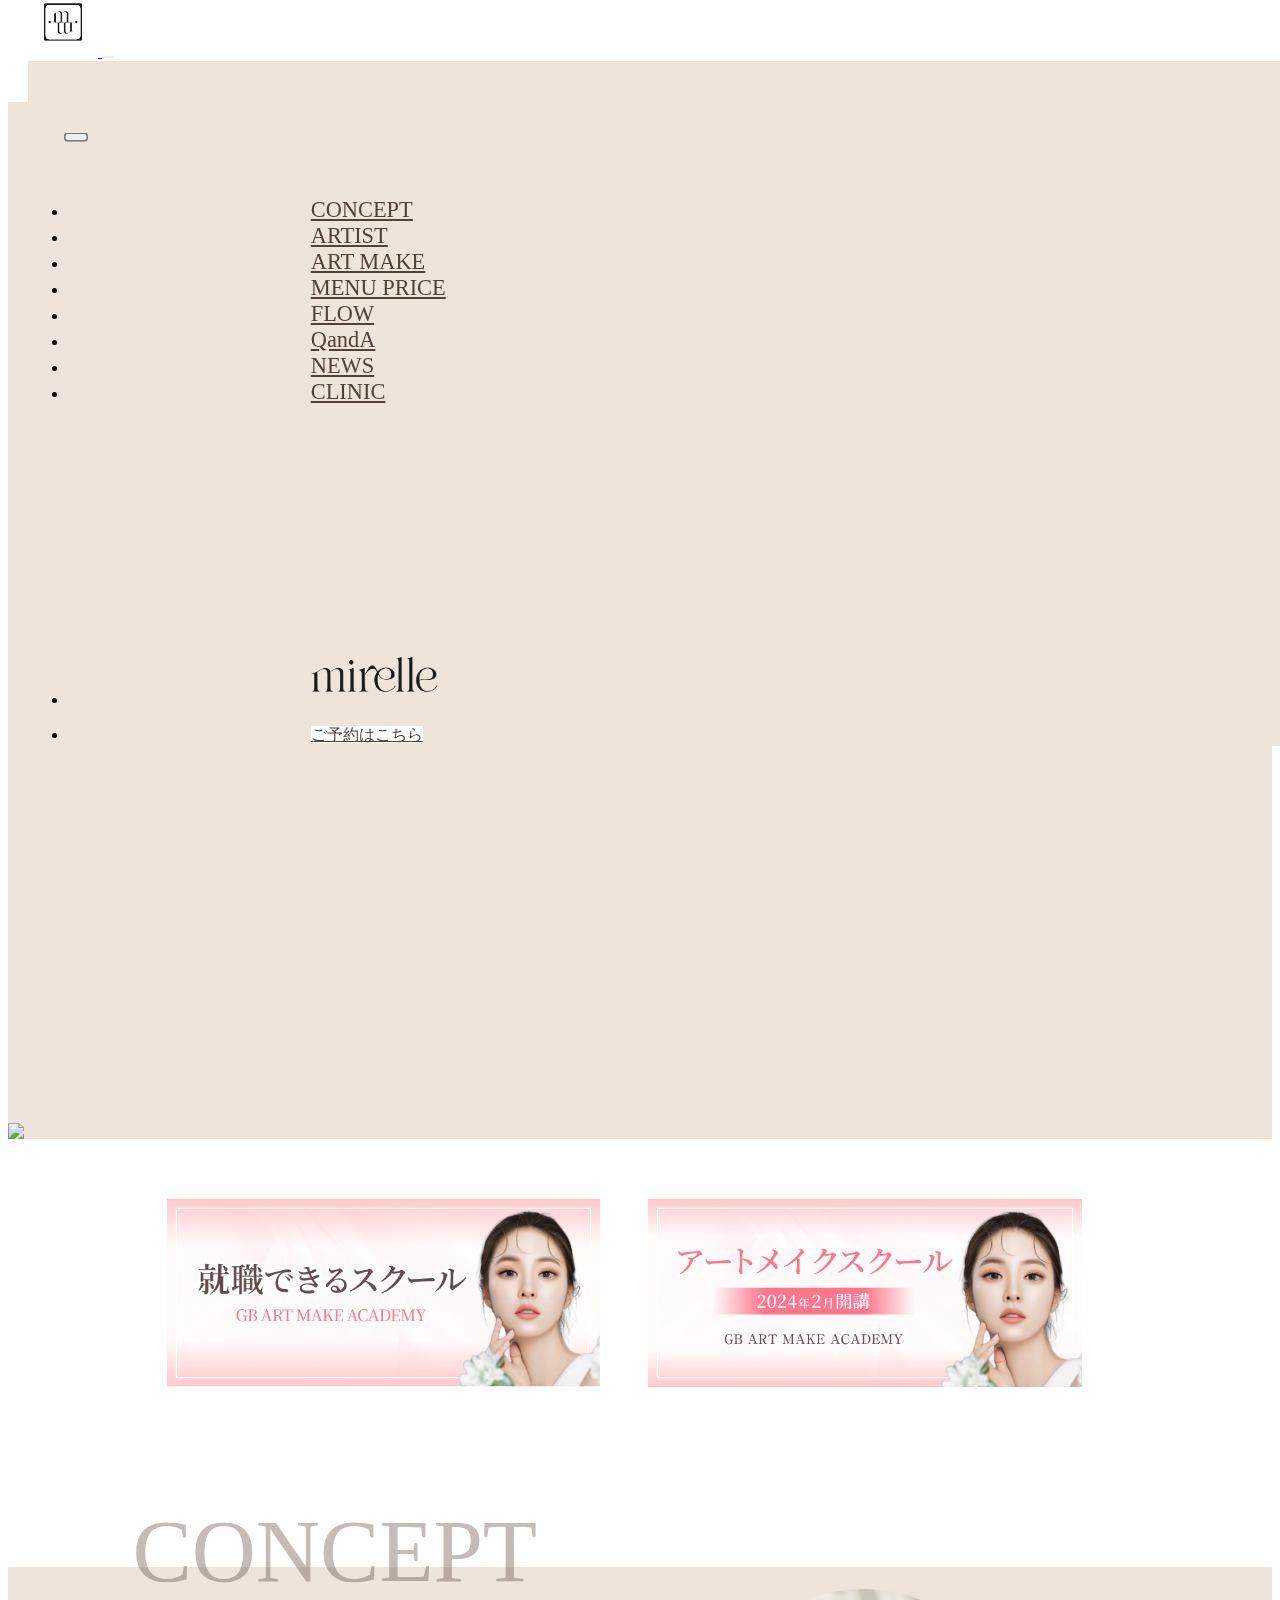
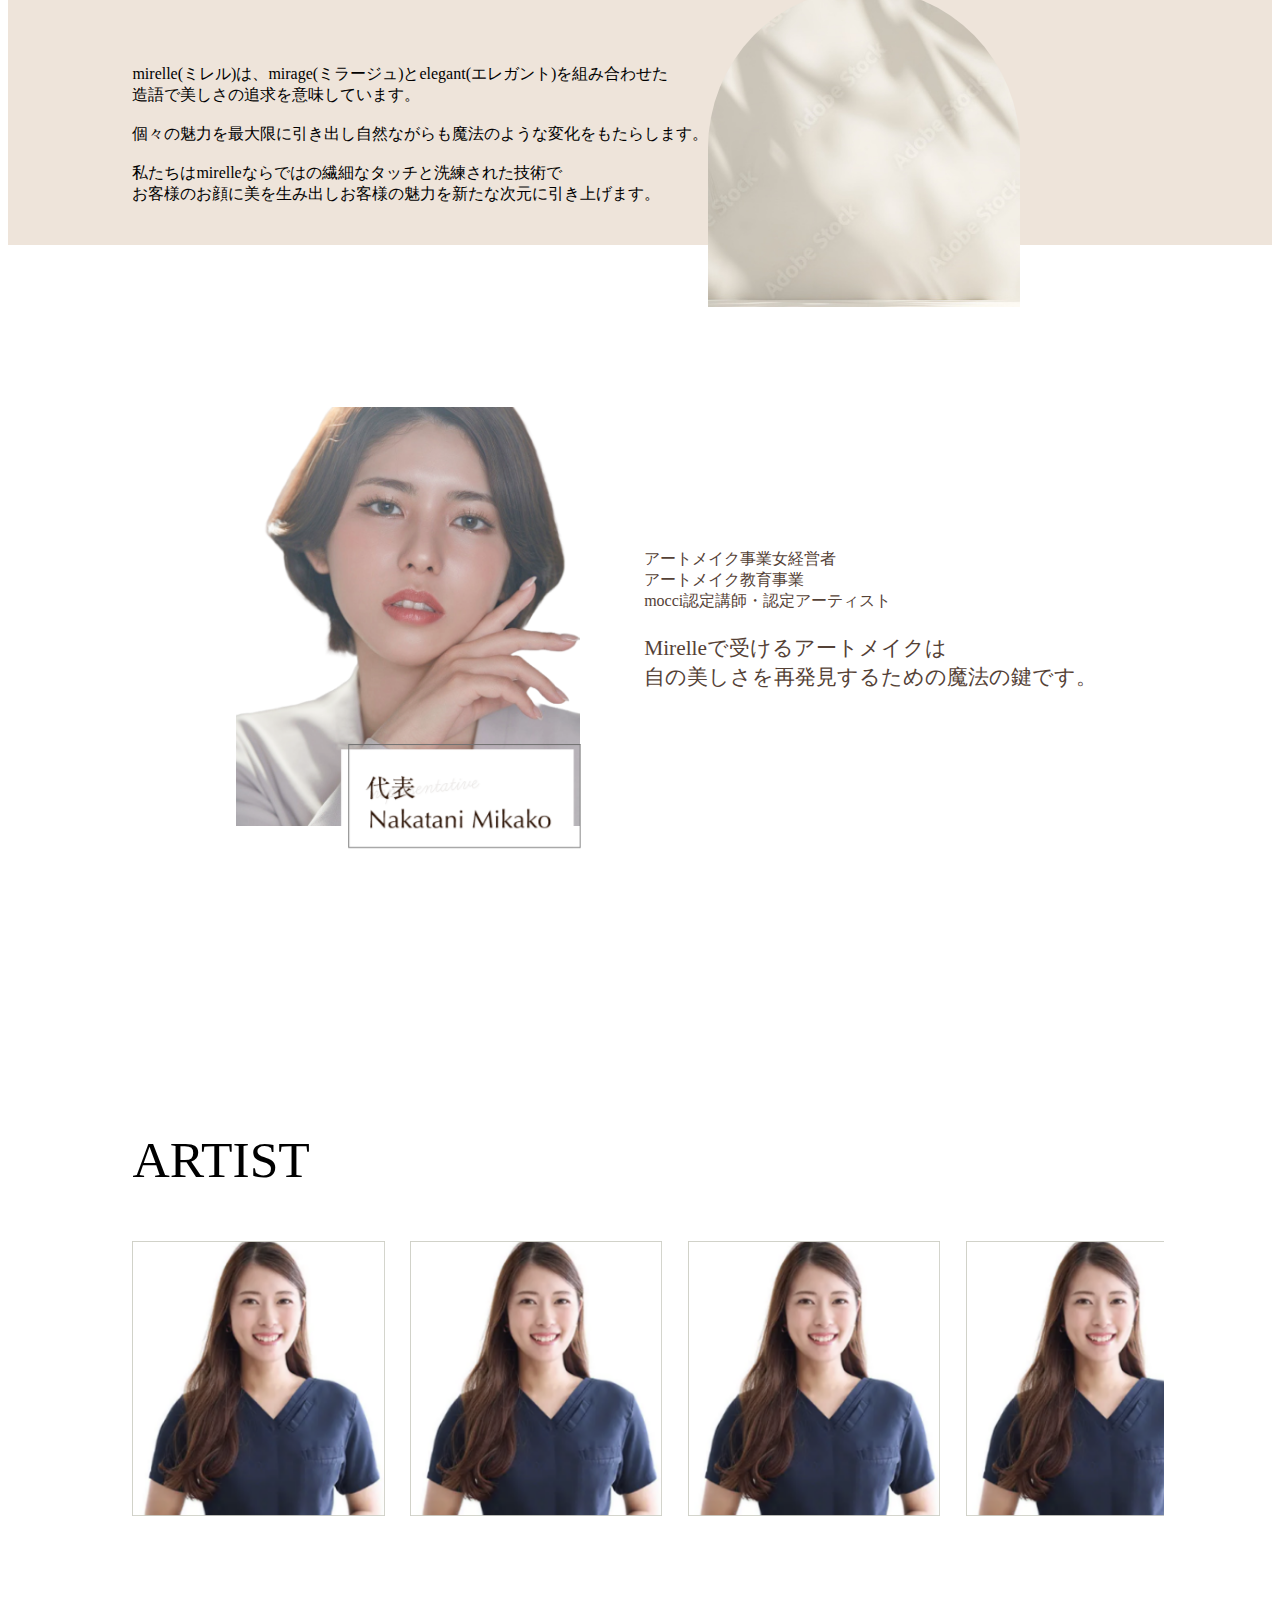
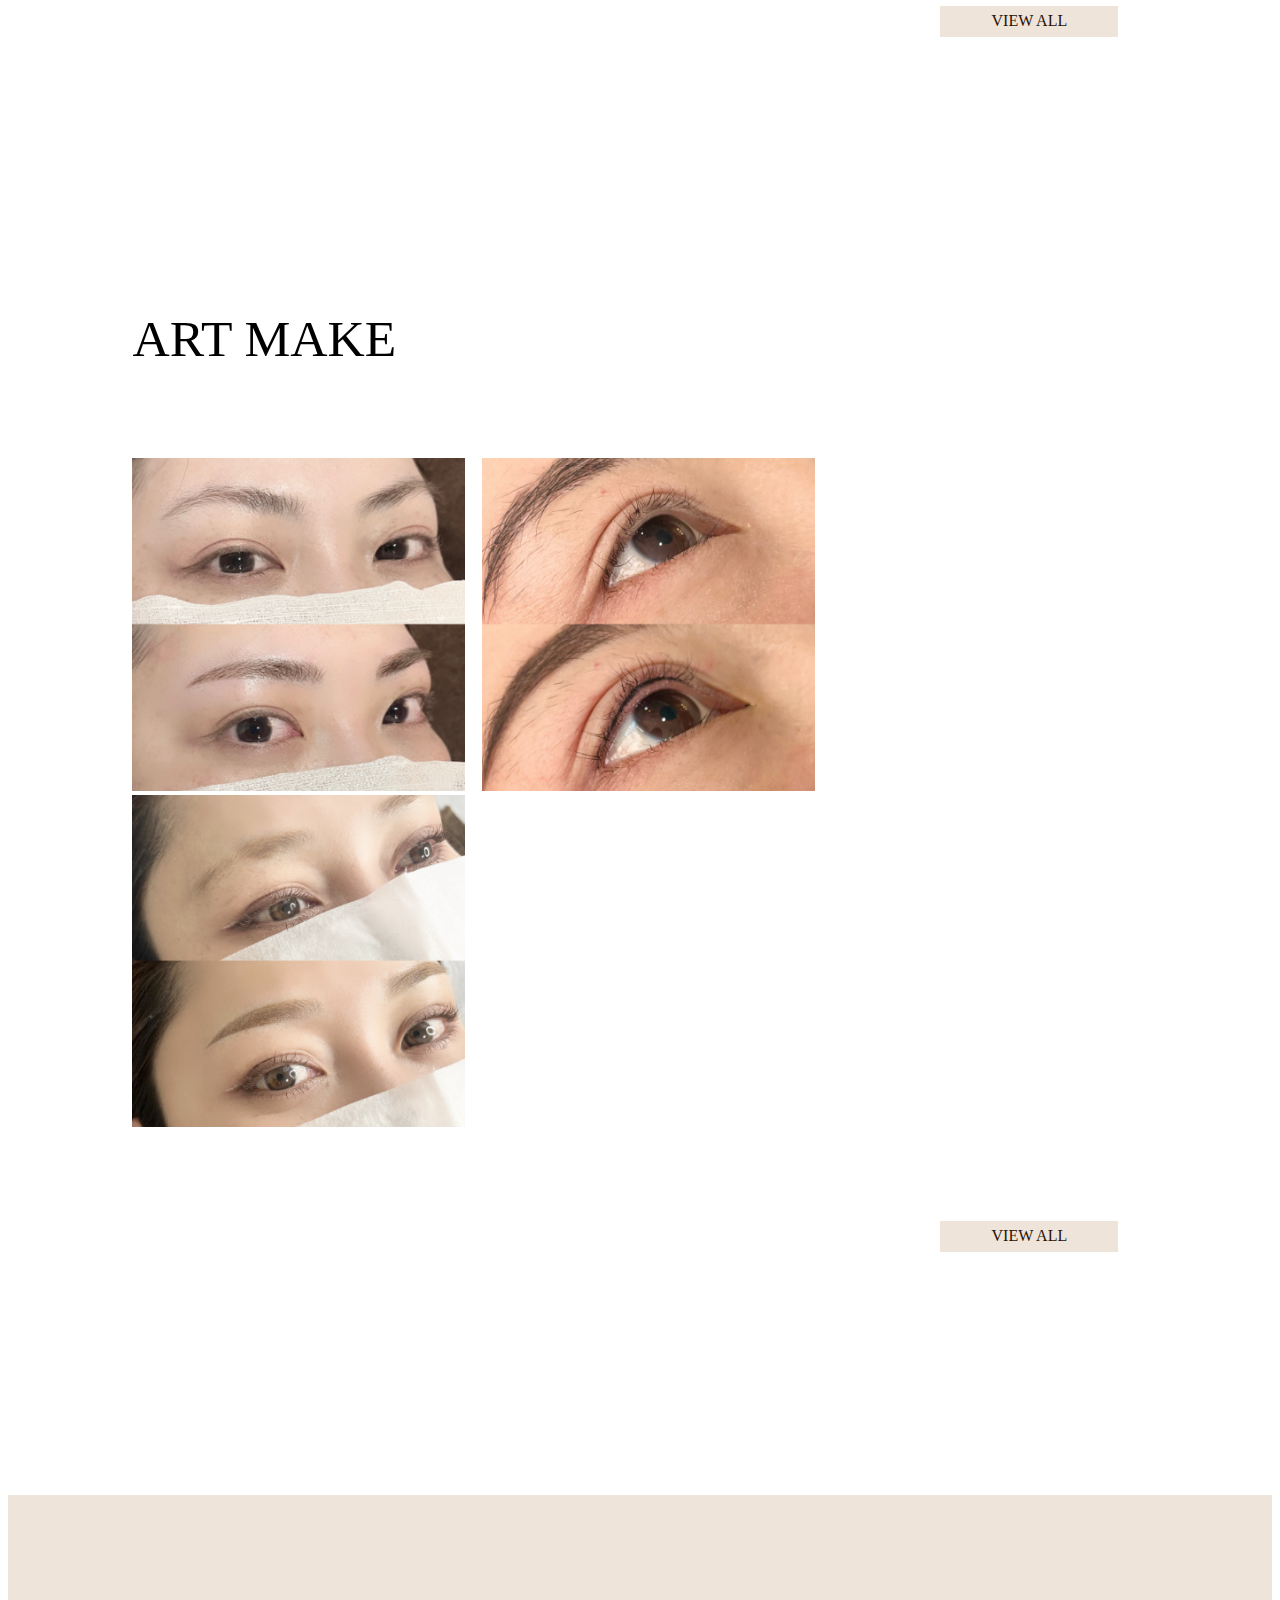
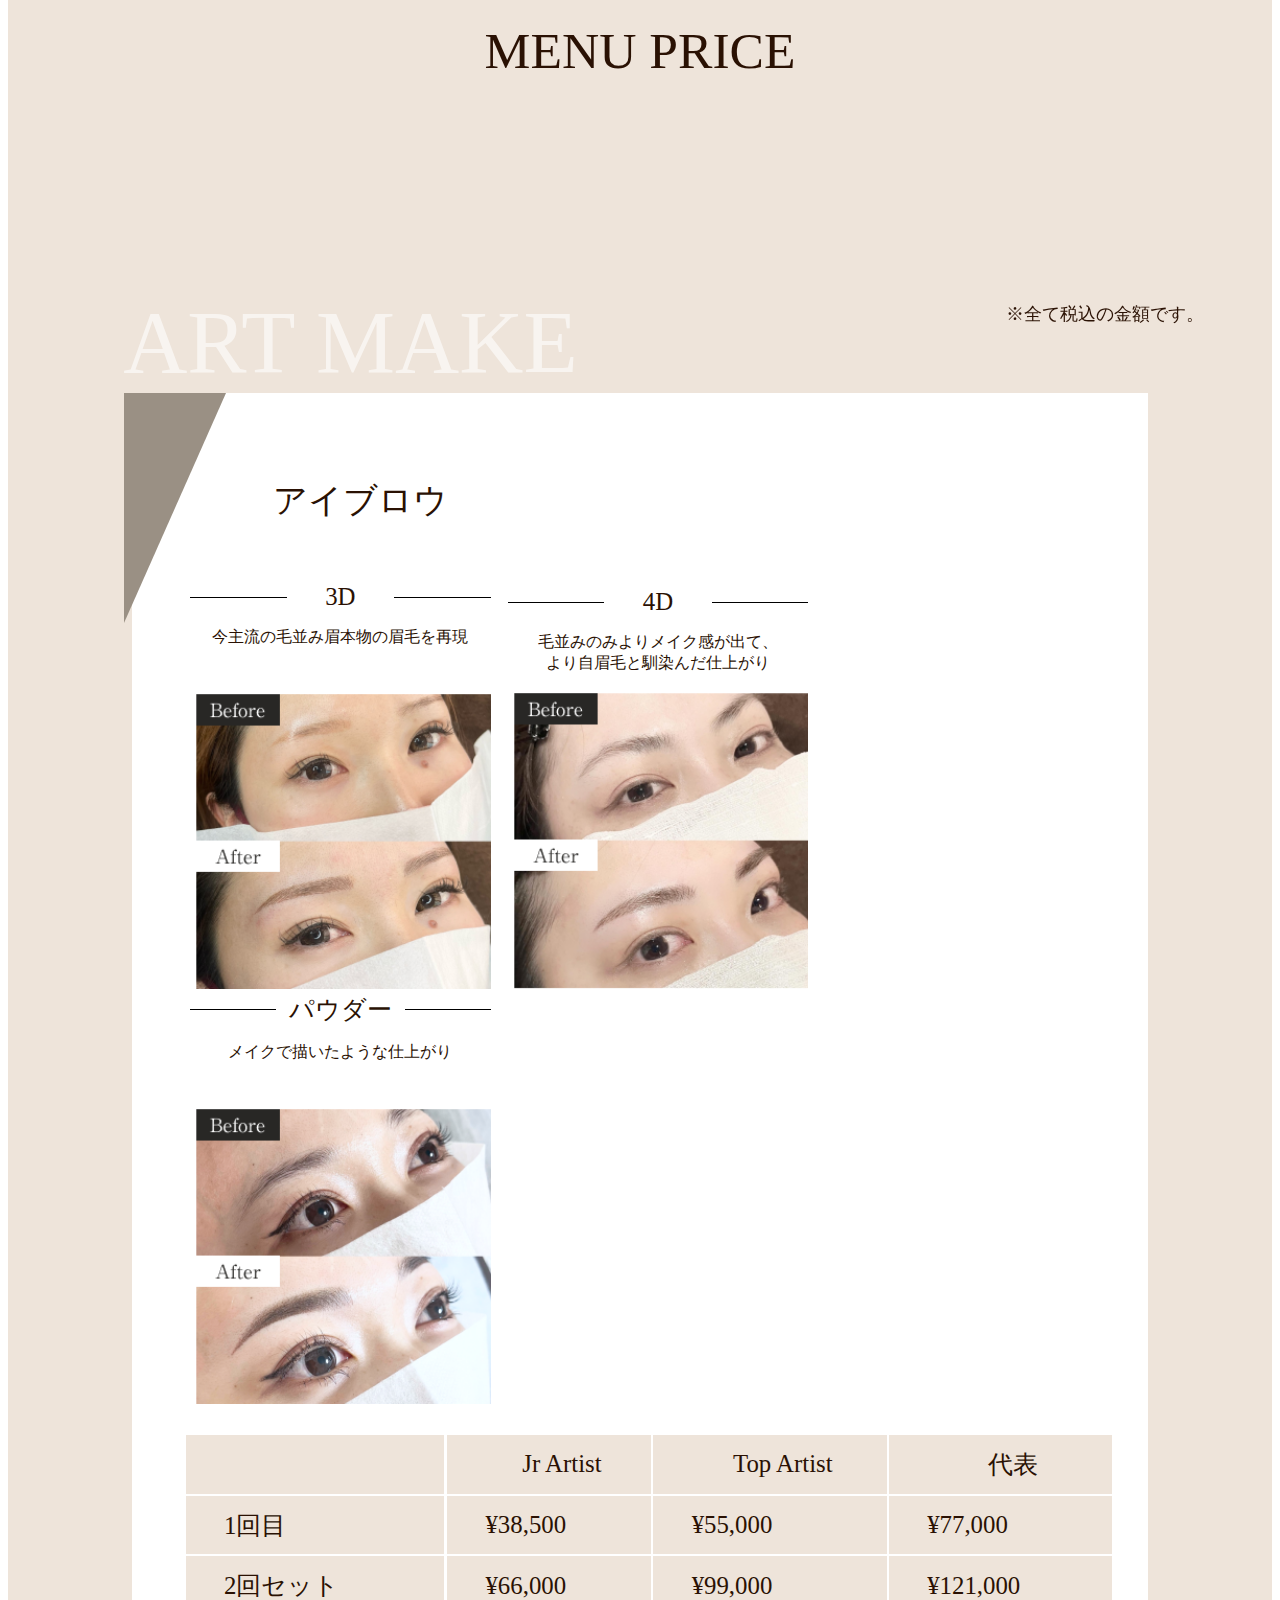
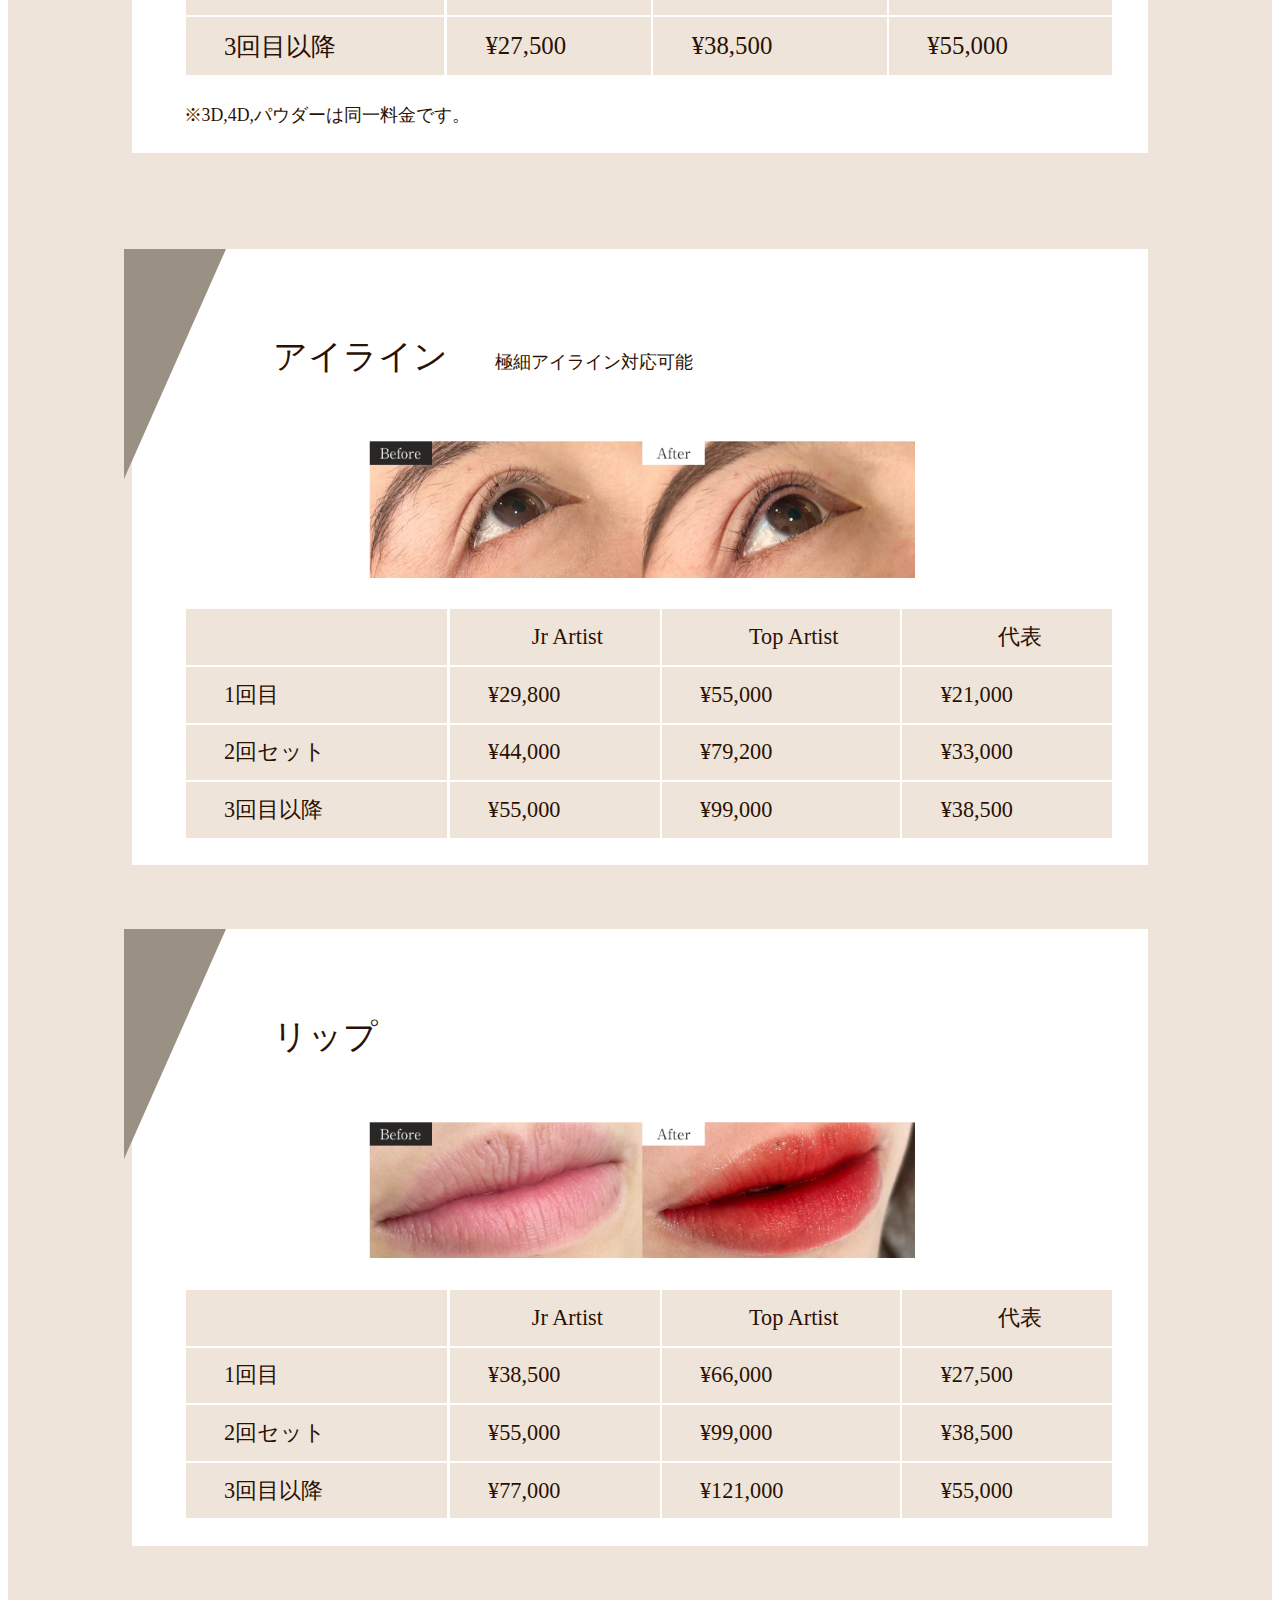
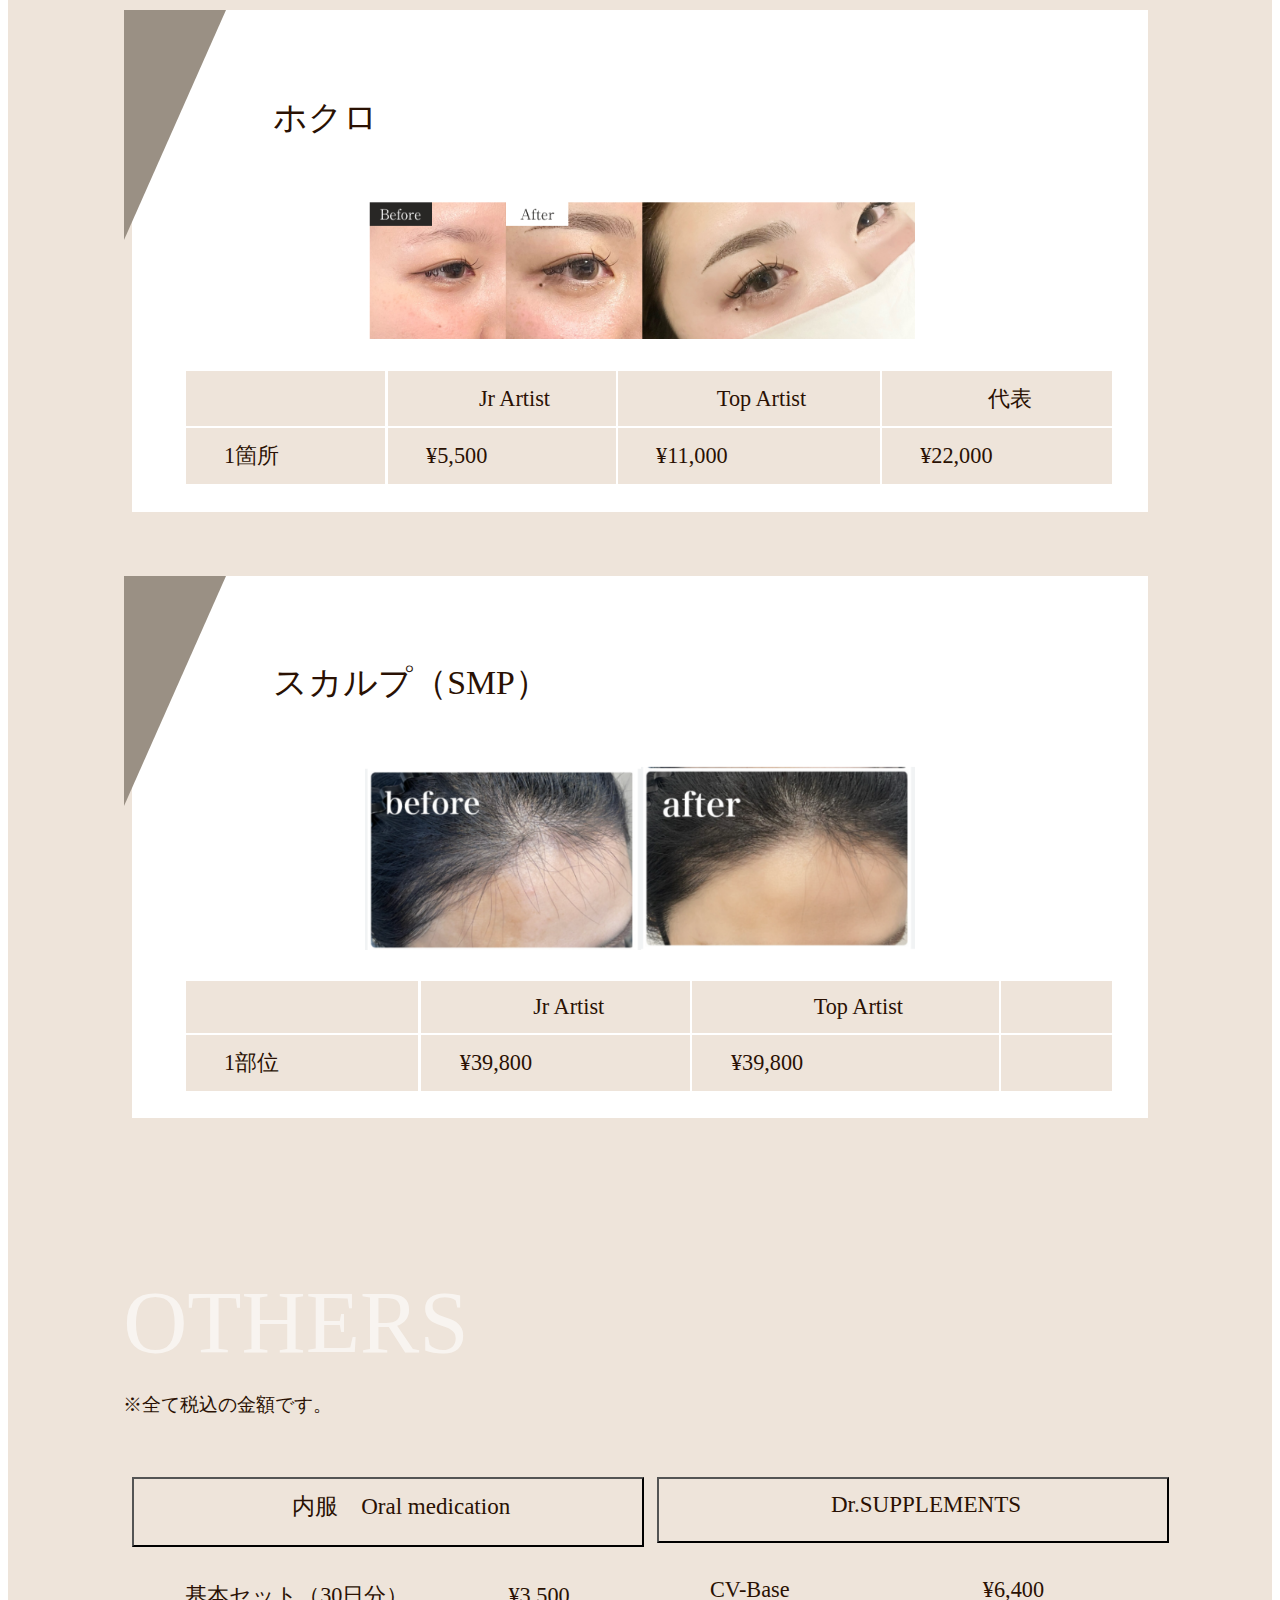
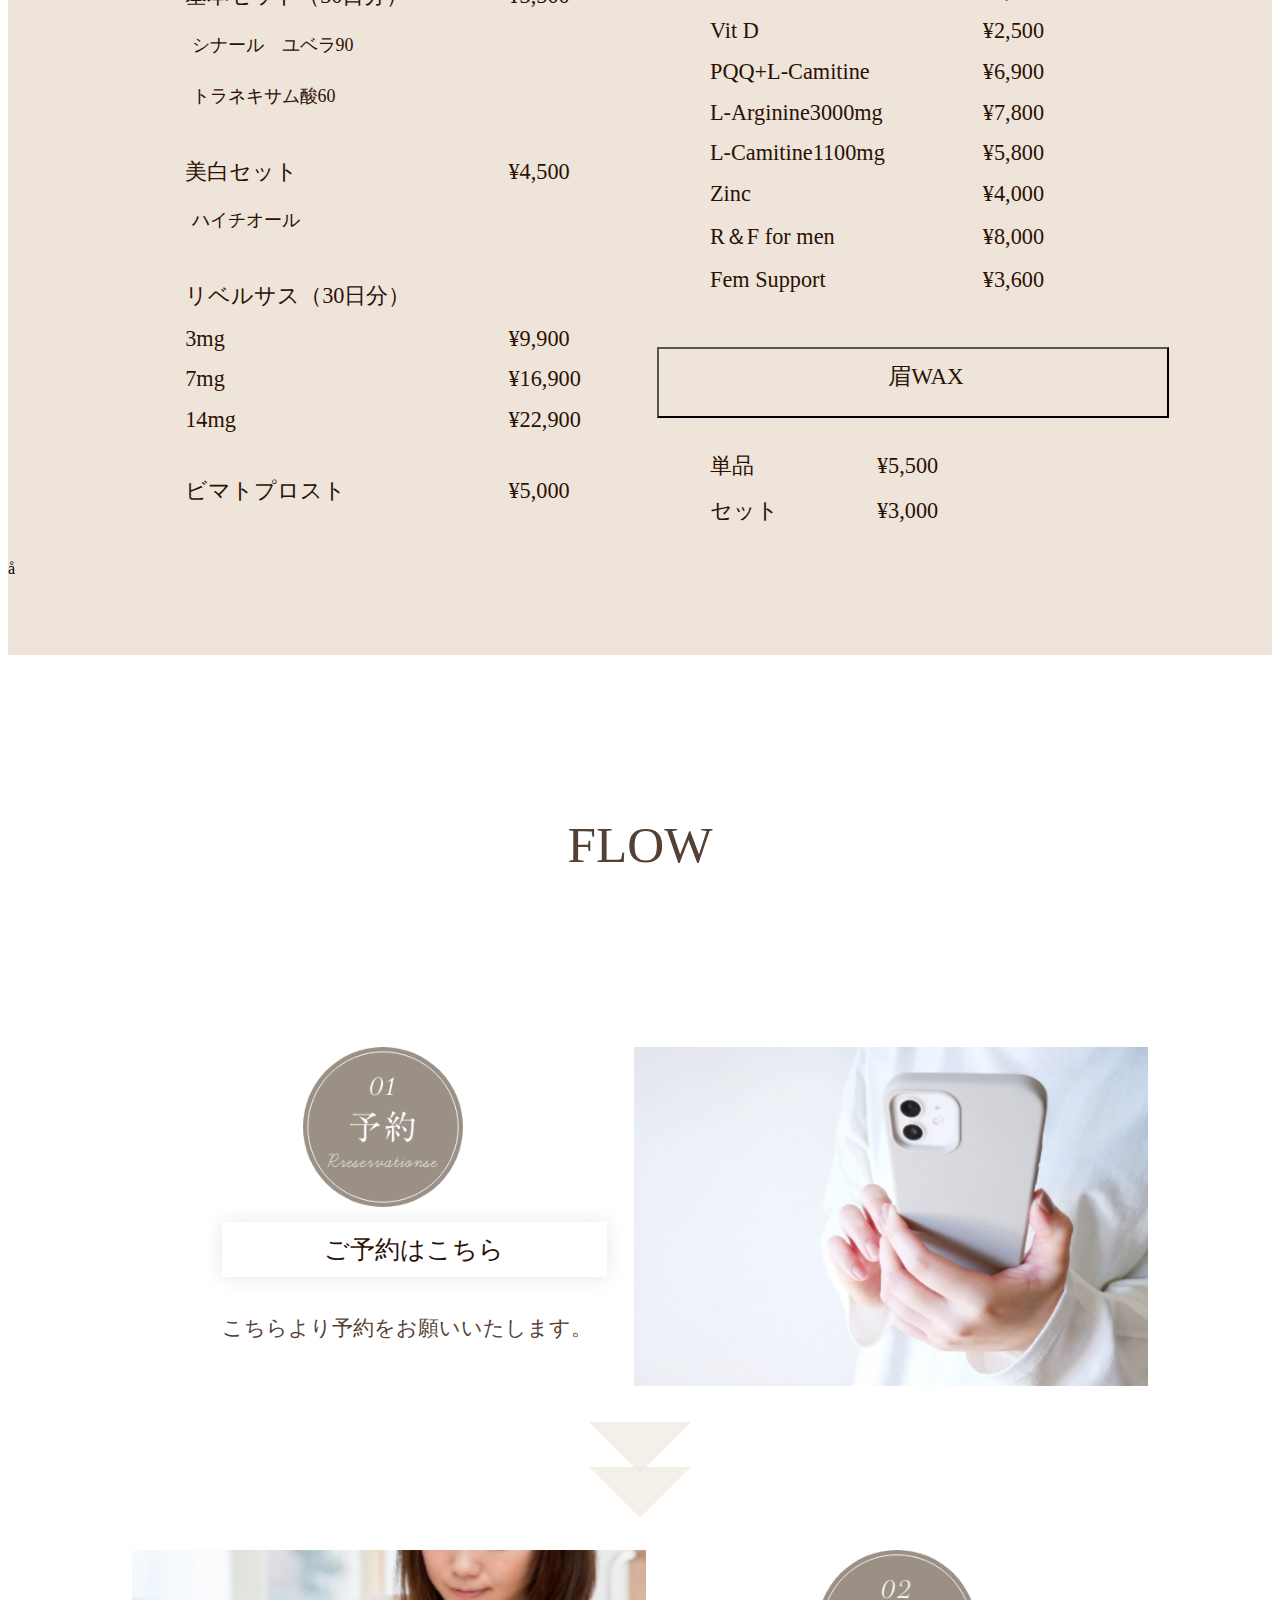
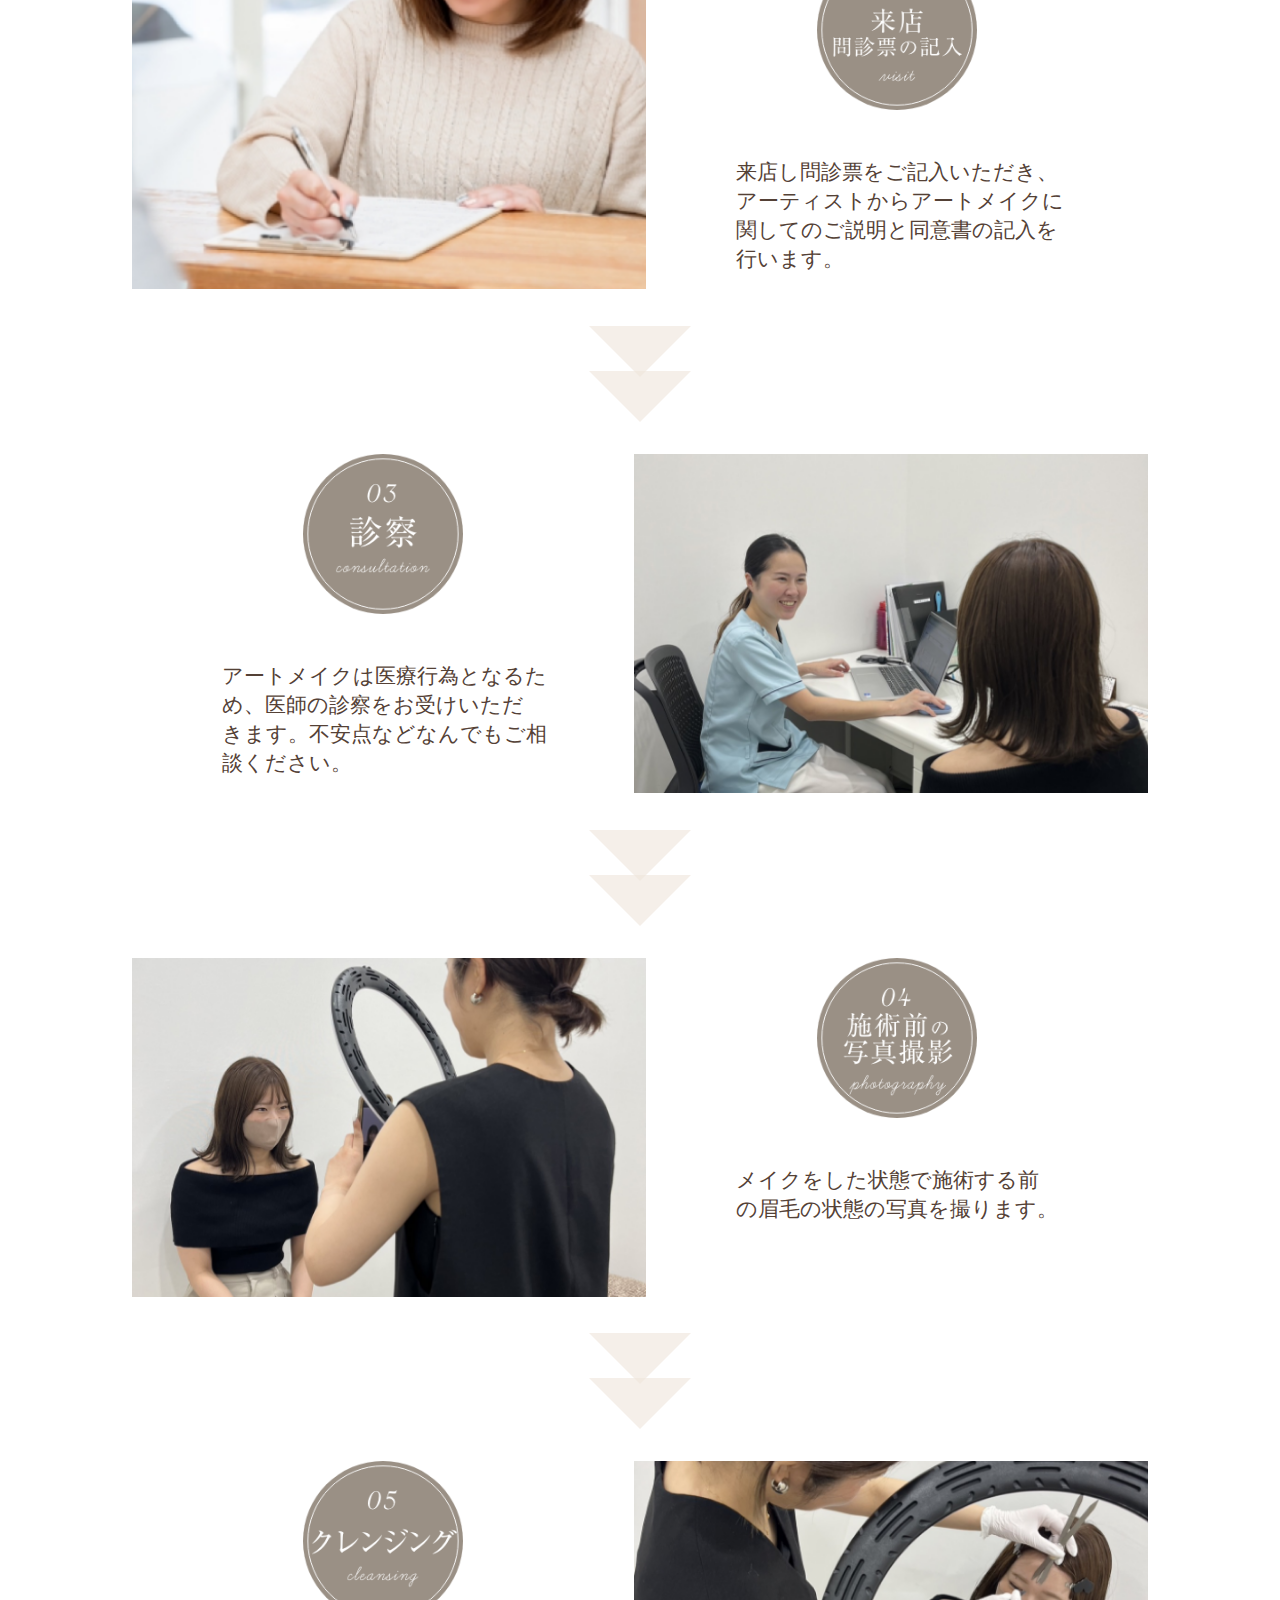
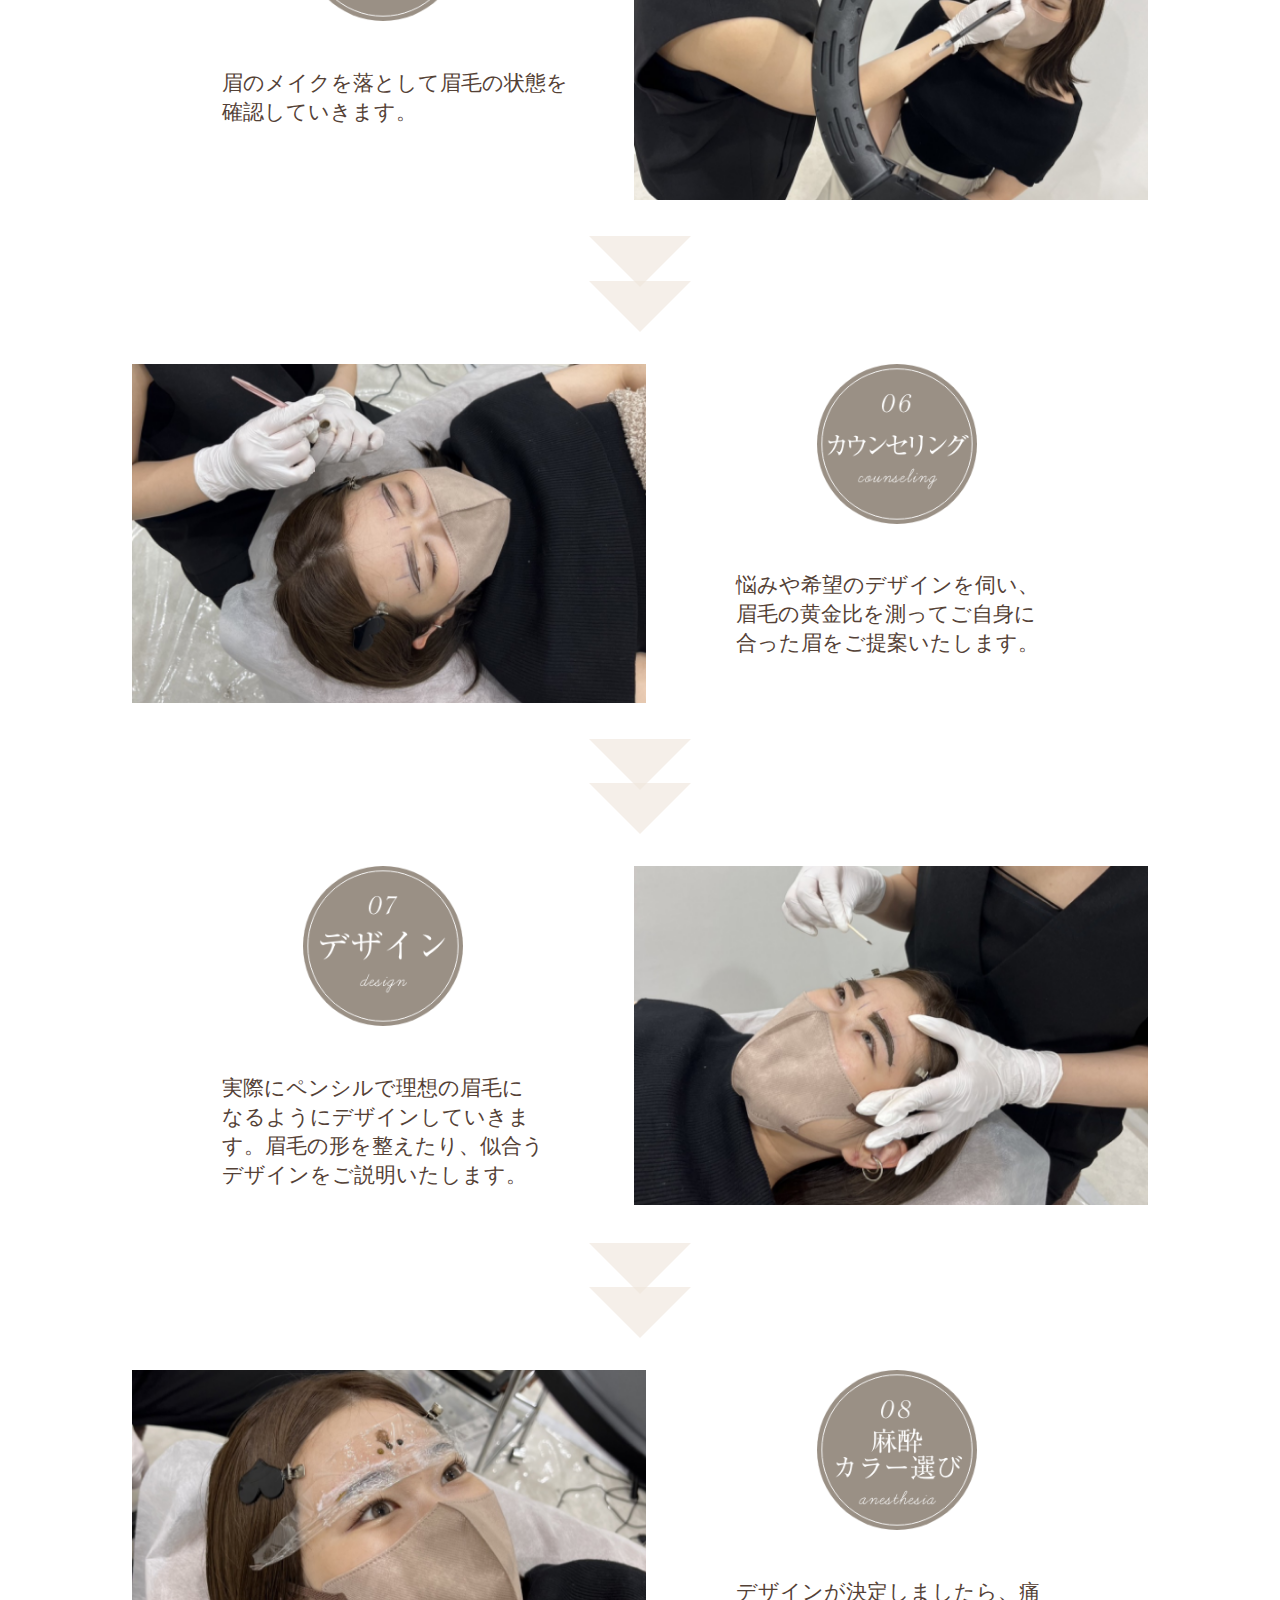
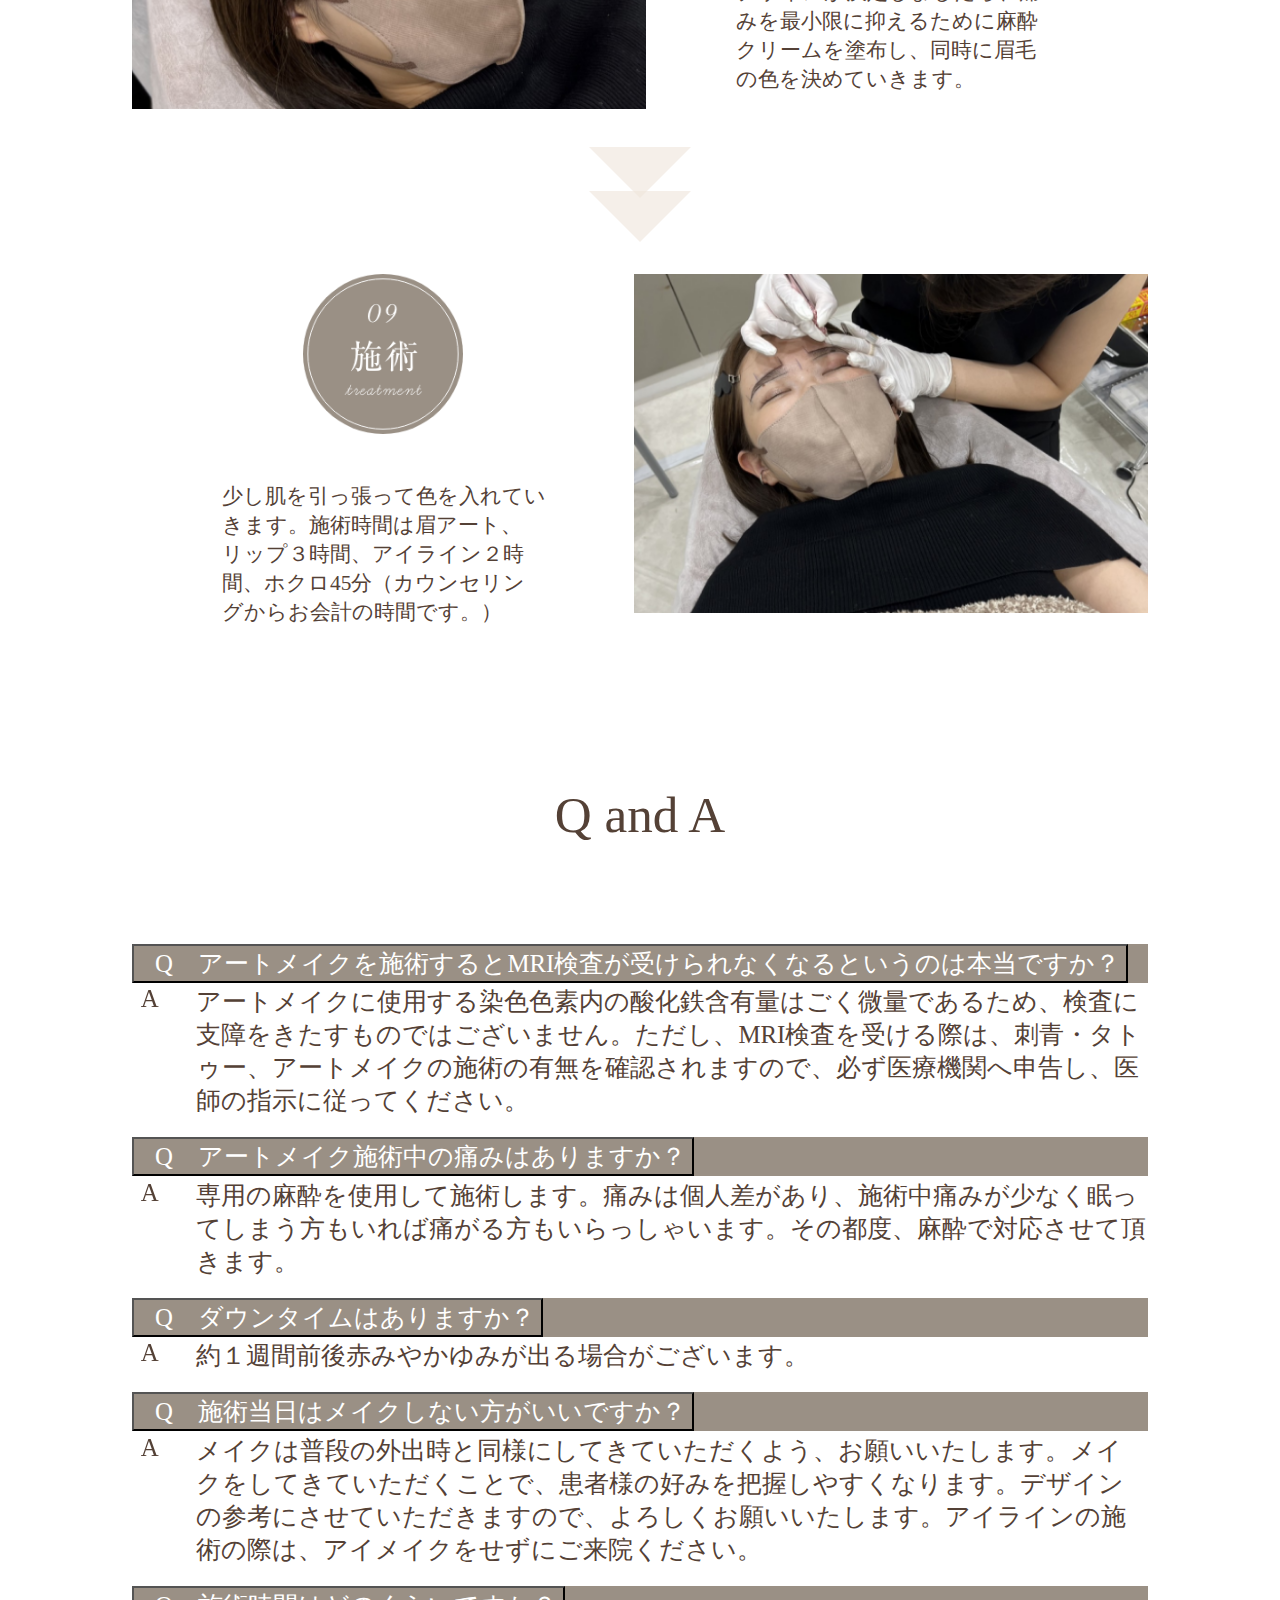
==== index.html @ 38eb0a34 "20241123_FV以外" ====
<!DOCTYPE html>
<html lang="ja">

<head>
    <meta charset="UTF-8">
    <meta name="viewport" content="width=device-width, initial-scale=1.0">
    <title>mirelle</title>
    <link rel="icon" href="./img/rogo2.png" type="image/x-icon">
    <link href="https://cdn.jsdelivr.net/npm/bootstrap@5.3.0/dist/css/bootstrap.min.css" rel="stylesheet"
        integrity="sha384-9ndCyUaIbzAi2FUVXJi0CjmCapSmO7SnpJef0486qhLnuZ2cdeRhO02iuK6FUUVM" crossorigin="anonymous">
    <script src="./js/jquery-3.7.1.min.js"></script>
    <script src="https://cdn.jsdelivr.net/npm/bootstrap@5.3.0/dist/js/bootstrap.bundle.min.js"
        integrity="sha384-geWF76RCwLtnZ8qwWowPQNguL3RmwHVBC9FhGdlKrxdiJJigb/j/68SIy3Te4Bkz"
        crossorigin="anonymous"></script>
    <link rel="stylesheet" href="./css/style.css">
    <script src="./js/script.js"></script>
</head>

<body>
    <header id="top">
        <nav class="navbar bg-body-tertiary fixed-top">
            <div class="container-fluid">
                <a class="navbar-brand" href="#">
                    <img src="./img/rogo2.png" alt="">
                </a>
                <!-- ハンバーガーメニューボタン -->
                <button class="navbar-toggler" type="button" data-bs-toggle="offcanvas"
                    data-bs-target="#offcanvasNavbar" aria-controls="offcanvasNavbar">
                    <span class="navbar-toggler-icon"></span>
                </button>
                <!-- ハンバーガーメニュー内部 -->
                <div class="offcanvas offcanvas-end" tabindex="-1" id="offcanvasNavbar"
                    aria-labelledby="offcanvasNavbarLabel">
                    <div class="offcanvas-header">
                        <h5 class="offcanvas-title" id="offcanvasNavbarLabel"></h5>
                        <button type="button" class="btn-close" data-bs-dismiss="offcanvas" aria-label="Close"></button>
                    </div>
                    <div class="offcanvas-body">
                        <ul class="navbar-nav justify-content-end flex-grow-1 pe-3">
                            <li class="nav-item">
                                <a class="nav-link active" aria-current="page"
                                    href="./index.html#CONCEPT">CONCEPT</a>
                            </li>
                            <li class="nav-item">
                                <a class="nav-link active" aria-current="page" href="./index.html#ARTIST">ARTIST</a>
                            </li>
                            <li class="nav-item">
                                <a class="nav-link active" aria-current="page" href="./index.html#ARTMAKE">ART MAKE</a>
                            </li>
                            <li class="nav-item">
                                <a class="nav-link active" aria-current="page" href="./index.html#MENUPRICE">MENU
                                    PRICE</a>
                            </li>
                            <li class="nav-item">
                                <a class="nav-link active" aria-current="page" href="./index.html#FLOW">FLOW</a>
                            </li>
                            <li class="nav-item">
                                <a class="nav-link active" aria-current="page" href="./index.html#QandA">QandA</a>
                            </li>
                            <li class="nav-item">
                                <a class="nav-link active" aria-current="page" href="./index.html#NEWS">NEWS</a>
                            </li>
                            <li class="nav-item">
                                <a class="nav-link active" aria-current="page" href="./index.html#CLINIC">CLINIC</a>
                            </li>
                        </ul>
                        <ul class="navbar-nav justify-content-end flex-grow-1 pe-3 title-yoyaku">
                            <li class="nav-item">
                                <div class="header_nav_title">
                                    <p class="h1"><img src="./img/rogo3.png" alt="" srcset=""></p>
                                </div>
                            </li>
                            <li class="nav-item">
                                <a class="nav-link active YoyakuButon" aria-current="page"
                                    href="https://www.google.com/">ご予約はこちら</a>
                            </li>
                        </ul>
                    </div>
                </div>
            </div>
        </nav>
    </header>
    <main>
        <!-- ご予約 -->
        <div class="block-1">
            <div class="row align-items-star block-1-1">
                <div class="col title-messege">
                    <p class="title"><img src="./img/rogo3.png" alt="" srcset=""></p>
                    <p class="concept">本来の美しさを引き出す<br><span>医療アートメイク</span></p>
                    <p class="button"><a href="https://www.google.com/">ご予約はこちら</a></p>
                </div>
                <div class="col block-1-2">
                    <img class="img" src="./img/img_fv.png">
                </div>
            </div>
        </div>
        <!-- スライド画像 -->
        <div class="block-2">
            <div class="block-2-block">
                <div class="block-2-block-img">
                    <img src="./img/banner2.png" alt="" srcset="">
                </div>
                <div class="block-2-block-img">
                    <img src="./img/banner1.png" alt="" srcset="">
                </div>
                <div class="block-2-block-img">
                    <img src="./img/banner2.png" alt="" srcset="">
                </div>
                <div class="block-2-block-img">
                    <img src="./img/banner1.png" alt="" srcset="">
                </div>
            </div>
        </div>
        <!-- コンセプト -->
        <div class="block-3" id="CONCEPT">
            <p class="h1 block-3-title">CONCEPT</p>
            <div class="block-3-blok">
                <p class="block-3-blok-bun">
                    mirelle(ミレル)は、mirage(ミラージュ)とelegant(エレガント)を組み合わせた<br>
                    造語で美しさの追求を意味しています。<br><br>
                    個々の魅力を最大限に引き出し自然ながらも魔法のような変化をもたらします。<br><br>
                    私たちはmirelleならではの繊細なタッチと洗練された技術で<br>
                    お客様のお顔に美を生み出しお客様の魅力を新たな次元に引き上げます。
                </p>
            </div>
            <div class="block-3-img">
                <img src="./img/img_concept_sample.jpeg" alt="" class="block-3-img-concept">
            </div>
        </div>
        <!-- 代表 -->
        <div class="block-4">
            <div class="block-4-block">
                <div class="block-4-block-img">
                    <img src="./img/img_nakatanimikako.png" alt="">
                </div>
                <div class="block-4-block-setumei">
                    <p class="block-4-block-setumei-sikaku">
                        アートメイク事業女経営者<br>
                        アートメイク教育事業<br>
                        mocci認定講師・認定アーティスト
                    </p>
                    <p class="block-4-block-setumei-msg">
                        Mirelleで受けるアートメイクは<br>
                        自の美しさを再発見するための魔法の鍵です。
                    </p>
                </div>
            </div>
            <div class="block-4-block-daihyo">
                <img src="./img/img_name.png" alt="" srcset="">
            </div>
        </div>
        <!-- アーティスト -->
        <div class="block-5" id="ARTIST">
            <p class="block-5-title h2">ARTIST</p>
            <div class="block-5-imgs">
                <img src="./img/img_1.png" class="block-5-imgs-img" alt="">
                <img src="./img/img_1.png" class="block-5-imgs-img" alt="">
                <img src="./img/img_1.png" class="block-5-imgs-img" alt="">
                <img src="./img/img_1.png" class="block-5-imgs-img" alt="">
                <img src="./img/img_1.png" class="block-5-imgs-img" alt="">
            </div>
            <p class="block-5-btn">
                <a href="">VIEW ALL</a>
            </p>
        </div>

        <!-- アートメイク -->
        <div class="block-6" id="ARTMAKE">
            <p class="block-6-title h2">ART MAKE</p>
            <div class="block-6-imgs">
                <img src="./img/artmake_1.png" class="block-6-imgs-img1" alt="">
                <img src="./img/artmake_2.png" class="block-6-imgs-img2" alt="">
                <img src="./img/artmake_3.png" class="block-6-imgs-img3" alt="">
            </div>
            <p class="block-6-btn">
                <a href="">VIEW ALL</a>
            </p>
        </div>
        <!-- メニュー -->
        <div class="block-7" id="MENUPRICE">
            <p class="block-7-title h2">MENU PRICE</p>
            <div class="block-7-subtitle">
                <p class="block-7-subtitle-arttitle h2">ART MAKE</p>
                <p class="block-7-subtitle-zeikomi">※全て税込の金額です。</p>
            </div>
            <div class="block-7-block1">
                <div class="block-7-block1-triangle"></div>
                <p class="block-7-block1-title h2">アイブロウ</p>
                <div class="block-7-block1-ibrou">
                    <div class="block-7-block1-ibrou-title h3">
                        <div class="block-7-block1-ibrou-title-line"></div>
                        <span class="block-7-block1-ibrou-title-text-1">3D</span>
                        <div class="block-7-block1-ibrou-title-line"></div>
                    </div>
                    <p class="block-7-block1-ibrou-setumei block-7-block1-ibrou-setumei1">
                        今主流の毛並み眉本物の眉毛を再現
                    </p>
                    <div class="block-7-block1-ibrou-img">
                        <img src="./img/img_3d.png" alt="">
                    </div>
                </div>
                <div class="block-7-block1-ibrou">
                    <div class="block-7-block1-ibrou-title h3">
                        <div class="block-7-block1-ibrou-title-line"></div>
                        <span class="block-7-block1-ibrou-title-text-1">4D</span>
                        <div class="block-7-block1-ibrou-title-line"></div>
                    </div>
                    <p class="block-7-block1-ibrou-setumei block-7-block1-ibrou-setumei2">
                        毛並みのみよりメイク感が出て、<br>
                        より自眉毛と馴染んだ仕上がり
                    </p>
                    <div class="block-7-block1-ibrou-img">
                        <img src="./img/img_4d.png" alt="">
                    </div>
                </div>
                <div class="block-7-block1-ibrou">
                    <div class="block-7-block1-ibrou-title h3">
                        <div class="block-7-block1-ibrou-title-line"></div>
                        <span class="block-7-block1-ibrou-title-text-2">パウダー</span>
                        <div class="block-7-block1-ibrou-title-line"></div>
                    </div>
                    <p class="block-7-block1-ibrou-setumei block-7-block1-ibrou-setumei3">
                        メイクで描いたような仕上がり
                    </p>
                    <div class="block-7-block1-ibrou-img">
                        <img src="./img/img_p.png" alt="">
                    </div>
                </div>
                <div class="block-7-block1-money">
                    <table class="block-7-block1-money-table">
                        <thead>
                            <tr class="block-7-block1-money-table-tr">
                                <th class="block-7-block1-money-table-tr-rowname"></th>
                                <th class="block-7-block1-money-table-tr-colname">Jr Artist</th>
                                <th class="block-7-block1-money-table-tr-colname">Top Artist</th>
                                <th class="block-7-block1-money-table-tr-colname">代表</th>
                            </tr>
                        </thead>
                        <tbody>
                            <tr class="block-7-block1-money-table-tr">
                                <td class="block-7-block1-money-table-tr-rowname">1回目</td>
                                <td class="block-7-block1-money-table-tr-cash">¥38,500</td>
                                <td class="block-7-block1-money-table-tr-cash">¥55,000</td>
                                <td class="block-7-block1-money-table-tr-cash">¥77,000</td>
                            </tr>
                            <tr class="block-7-block1-money-table-tr">
                                <td class="block-7-block1-money-table-tr-rowname">2回セット</td>
                                <td class="block-7-block1-money-table-tr-cash">¥66,000</td>
                                <td class="block-7-block1-money-table-tr-cash">¥99,000</td>
                                <td class="block-7-block1-money-table-tr-cash">¥121,000</td>
                            </tr>
                            <tr class="block-7-block1-money-table-tr">
                                <td class="block-7-block1-money-table-tr-rowname">3回目以降</td>
                                <td class="block-7-block1-money-table-tr-cash">¥27,500</td>
                                <td class="block-7-block1-money-table-tr-cash">¥38,500</td>
                                <td class="block-7-block1-money-table-tr-cash">¥55,000</td>
                            </tr>
                        </tbody>
                    </table>
                </div>
                <div class="block-7-block1-chui">
                    ※3D,4D,パウダーは同一料金です。
                </div>
            </div>
            <div class="block-7-block">
                <div class="block-7-block-triangle"></div>
                <p class="block-7-block-title h2">
                    アイライン
                    <span class="block-7-block-title-sub">極細アイライン対応可能</span>
                </p>
                <div class="block-7-block-img">
                    <img src="./img/img_i.png" alt="">
                </div>
                <div class="block-7-block-money">
                    <table class="block-7-block-money-table">
                        <thead>
                            <tr class="block-7-block-money-table-tr">
                                <th class="block-7-block-money-table-tr-rowname"></th>
                                <th class="block-7-block-money-table-tr-colname">Jr Artist</th>
                                <th class="block-7-block-money-table-tr-colname">Top Artist</th>
                                <th class="block-7-block-money-table-tr-colname">代表</th>
                            </tr>
                        </thead>
                        <tbody>
                            <tr class="block-7-block-money-table-tr">
                                <td class="block-7-block-money-table-tr-rowname">1回目</td>
                                <td class="block-7-block-money-table-tr-cash">¥29,800</td>
                                <td class="block-7-block-money-table-tr-cash">¥55,000</td>
                                <td class="block-7-block-money-table-tr-cash">¥21,000</td>
                            </tr>
                            <tr class="block-7-block-money-table-tr">
                                <td class="block-7-block-money-table-tr-rowname">2回セット</td>
                                <td class="block-7-block-money-table-tr-cash">¥44,000</td>
                                <td class="block-7-block-money-table-tr-cash">¥79,200</td>
                                <td class="block-7-block-money-table-tr-cash">¥33,000</td>
                            </tr>
                            <tr class="block-7-block-money-table-tr">
                                <td class="block-7-block-money-table-tr-rowname">3回目以降</td>
                                <td class="block-7-block-money-table-tr-cash">¥55,000</td>
                                <td class="block-7-block-money-table-tr-cash">¥99,000</td>
                                <td class="block-7-block-money-table-tr-cash">¥38,500</td>
                            </tr>
                        </tbody>
                    </table>
                </div>
            </div>
            <div class="block-7-block">
                <div class="block-7-block-triangle"></div>
                <p class="block-7-block-title h2">
                    リップ
                </p>
                <div class="block-7-block-img">
                    <img src="./img/img_rip.png" alt="">
                </div>
                <div class="block-7-block-money">
                    <table class="block-7-block-money-table">
                        <thead>
                            <tr class="block-7-block-money-table-tr">
                                <th class="block-7-block-money-table-tr-rowname"></th>
                                <th class="block-7-block-money-table-tr-colname">Jr Artist</th>
                                <th class="block-7-block-money-table-tr-colname">Top Artist</th>
                                <th class="block-7-block-money-table-tr-colname">代表</th>
                            </tr>
                        </thead>
                        <tbody>
                            <tr class="block-7-block-money-table-tr">
                                <td class="block-7-block-money-table-tr-rowname">1回目</td>
                                <td class="block-7-block-money-table-tr-cash">¥38,500</td>
                                <td class="block-7-block-money-table-tr-cash">¥66,000</td>
                                <td class="block-7-block-money-table-tr-cash">¥27,500</td>
                            </tr>
                            <tr class="block-7-block-money-table-tr">
                                <td class="block-7-block-money-table-tr-rowname">2回セット</td>
                                <td class="block-7-block-money-table-tr-cash">¥55,000</td>
                                <td class="block-7-block-money-table-tr-cash">¥99,000</td>
                                <td class="block-7-block-money-table-tr-cash">¥38,500</td>
                            </tr>
                            <tr class="block-7-block-money-table-tr">
                                <td class="block-7-block-money-table-tr-rowname">3回目以降</td>
                                <td class="block-7-block-money-table-tr-cash">¥77,000</td>
                                <td class="block-7-block-money-table-tr-cash">¥121,000</td>
                                <td class="block-7-block-money-table-tr-cash">¥55,000</td>
                            </tr>
                        </tbody>
                    </table>
                </div>
            </div>
            <div class="block-7-block">
                <div class="block-7-block-triangle"></div>
                <p class="block-7-block-title h2">
                    ホクロ
                </p>
                <div class="block-7-block-img">
                    <img src="./img/img_hokuro.png" alt="">
                </div>
                <div class="block-7-block-money">
                    <table class="block-7-block-money-table">
                        <thead>
                            <tr class="block-7-block-money-table-tr">
                                <th class="block-7-block-money-table-tr-rowname"></th>
                                <th class="block-7-block-money-table-tr-colname">Jr Artist</th>
                                <th class="block-7-block-money-table-tr-colname">Top Artist</th>
                                <th class="block-7-block-money-table-tr-colname">代表</th>
                            </tr>
                        </thead>
                        <tbody>
                            <tr class="block-7-block-money-table-tr">
                                <td class="block-7-block-money-table-tr-rowname">1箇所</td>
                                <td class="block-7-block-money-table-tr-cash">¥5,500</td>
                                <td class="block-7-block-money-table-tr-cash">¥11,000</td>
                                <td class="block-7-block-money-table-tr-cash">¥22,000</td>
                            </tr>
                        </tbody>
                    </table>
                </div>
            </div>
            <div class="block-7-block">
                <div class="block-7-block-triangle"></div>
                <p class="block-7-block-title h2">
                    スカルプ（SMP）
                </p>
                <div class="block-7-block-img">
                    <img src="./img/img_s.png" alt="">
                </div>
                <div class="block-7-block-money">
                    <table class="block-7-block-money-table">
                        <thead>
                            <tr class="block-7-block-money-table-tr">
                                <th class="block-7-block-money-table-tr-rowname"></th>
                                <th class="block-7-block-money-table-tr-colname">Jr Artist</th>
                                <th class="block-7-block-money-table-tr-colname">Top Artist</th>
                                <th class="block-7-block-money-table-tr-colname"></th>
                            </tr>
                        </thead>
                        <tbody>
                            <tr class="block-7-block-money-table-tr">
                                <td class="block-7-block-money-table-tr-rowname">1部位</td>
                                <td class="block-7-block-money-table-tr-cash">¥39,800</td>
                                <td class="block-7-block-money-table-tr-cash">¥39,800</td>
                                <td class="block-7-block-money-table-tr-cash"></td>
                            </tr>
                        </tbody>
                    </table>
                </div>
            </div>
            <div class="block-7-others">
                <p class="block-7-others-title h2">OTHERS</p>
                <p class="block-7-others-memo h3">※全て税込の金額です。</p>
                <div class="block-7-others-menu">
                    <div class="block-7-others-menu-medication">
                        <div class="accordion accordion-flush" id="accordionFlushExample1">
                            <div class="accordion-item">
                                <h2 class="accordion-header">
                                    <button class="accordion-button collapsed block-7-others-menu-button" type="button"
                                        data-bs-toggle="collapse" data-bs-target="#flush-collapseOne1"
                                        aria-expanded="false" aria-controls="flush-collapseOne1">
                                        <p class="block-7-others-menu-medication-title h4">
                                            内服　Oral medication
                                        </p>
                                    </button>
                                </h2>
                                <div id="flush-collapseOne1" class="accordion-collapse collapse"
                                    data-bs-parent="#accordionFlushExample1">
                                    <table class="block-7-others-menu-medication-money-table">
                                        <tbody>
                                            <tr class="block-7-others-menu-medication-money-table-tr">
                                                <td class="block-7-others-menu-medication-money-table-tr-rowname">
                                                    基本セット（30日分）</td>
                                                <td class="block-7-others-menu-medication-money-table-tr-cash">¥3,500
                                                </td>
                                            </tr>
                                            <tr class="block-7-others-menu-medication-money-table-tr">
                                                <td class="block-7-others-menu-medication-money-table-tr-subname">
                                                    シナール　ユベラ90
                                                </td>
                                                <td class="block-7-others-menu-medication-money-table-tr-cash"></td>
                                            </tr>
                                            <tr class="block-7-others-menu-medication-money-table-tr">
                                                <td class="block-7-others-menu-medication-money-table-tr-subname">
                                                    トラネキサム酸60
                                                </td>
                                                <td class="block-7-others-menu-medication-money-table-tr-cash"></td>
                                            </tr>
                                            <tr class="block-7-others-menu-medication-money-table-tr">
                                                <td class="block-7-others-menu-medication-money-table-tr-blank"></td>
                                                <td class="block-7-others-menu-medication-money-table-tr-blank"></td>
                                            </tr>
                                            <tr class="block-7-others-menu-medication-money-table-tr">
                                                <td class="block-7-others-menu-medication-money-table-tr-rowname">美白セット
                                                </td>
                                                <td class="block-7-others-menu-medication-money-table-tr-cash">¥4,500
                                                </td>
                                            </tr>
                                            <tr class="block-7-others-menu-medication-money-table-tr">
                                                <td class="block-7-others-menu-medication-money-table-tr-subname">ハイチオール
                                                </td>
                                                <td class="block-7-others-menu-medication-money-table-tr-cash"></td>
                                            </tr>
                                            <tr class="block-7-others-menu-medication-money-table-tr">
                                                <td class="block-7-others-menu-medication-money-table-tr-blank"></td>
                                                <td class="block-7-others-menu-medication-money-table-tr-blank"></td>
                                            </tr>
                                            <tr class="block-7-others-menu-medication-money-table-tr">
                                                <td class="block-7-others-menu-medication-money-table-tr-rowname">
                                                    リベルサス（30日分）</td>
                                                <td class="block-7-others-menu-medication-money-table-tr-cash"></td>
                                            </tr>
                                            <tr class="block-7-others-menu-medication-money-table-tr">
                                                <td class="block-7-others-menu-medication-money-table-tr-rowname">3mg
                                                </td>
                                                <td class="block-7-others-menu-medication-money-table-tr-cash">¥9,900
                                                </td>
                                            </tr>
                                            <tr class="block-7-others-menu-medication-money-table-tr">
                                                <td class="block-7-others-menu-medication-money-table-tr-rowname">7mg
                                                </td>
                                                <td class="block-7-others-menu-medication-money-table-tr-cash">¥16,900
                                                </td>
                                            </tr>
                                            <tr class="block-7-others-menu-medication-money-table-tr">
                                                <td class="block-7-others-menu-medication-money-table-tr-rowname">14mg
                                                </td>
                                                <td class="block-7-others-menu-medication-money-table-tr-cash">¥22,900
                                                </td>
                                            </tr>
                                            <tr class="block-7-others-menu-medication-money-table-tr">
                                                <td class="block-7-others-menu-medication-money-table-tr-blank"></td>
                                                <td class="block-7-others-menu-medication-money-table-tr-blank"></td>
                                            </tr>
                                            <tr class="block-7-others-menu-medication-money-table-tr">
                                                <td class="block-7-others-menu-medication-money-table-tr-rowname">
                                                    ビマトプロスト
                                                </td>
                                                <td class="block-7-others-menu-medication-money-table-tr-cash">¥5,000
                                                </td>
                                            </tr>
                                        </tbody>
                                    </table>
                                </div>
                            </div>
                        </div>
                    </div>
                    <div class="block-7-others-menu-medication-dr_max">
                        <div class="block-7-others-menu-medication">
                            <div class="accordion accordion-flush" id="accordionFlushExample2">
                                <div class="accordion-item">
                                    <h2 class="accordion-header">
                                        <button class="accordion-button collapsed block-7-others-menu-button"
                                            type="button" data-bs-toggle="collapse" data-bs-target="#flush-collapseOne2"
                                            aria-expanded="false" aria-controls="flush-collapseOne2">
                                            <p class="block-7-others-menu-medication-title h4">
                                                Dr.SUPPLEMENTS
                                            </p>
                                        </button>
                                    </h2>
                                    <div id="flush-collapseOne2" class="accordion-collapse collapse"
                                        data-bs-parent="#accordionFlushExample2">
                                        <table class="block-7-others-menu-medication-money-table">
                                            <tbody>
                                                <tr class="block-7-others-menu-medication-money-table-tr">
                                                    <td class="block-7-others-menu-medication-money-table-tr-rowname">
                                                        CV-Base</td>
                                                    <td class="block-7-others-menu-medication-money-table-tr-cash">
                                                        ¥6,400
                                                    </td>
                                                </tr>
                                                <tr class="block-7-others-menu-medication-money-table-tr">
                                                    <td class="block-7-others-menu-medication-money-table-tr-rowname">
                                                        Vit D
                                                    </td>
                                                    <td class="block-7-others-menu-medication-money-table-tr-cash">
                                                        ¥2,500
                                                    </td>
                                                </tr>
                                                <tr class="block-7-others-menu-medication-money-table-tr">
                                                    <td class="block-7-others-menu-medication-money-table-tr-rowname">
                                                        PQQ+L-Camitine
                                                    </td>
                                                    <td class="block-7-others-menu-medication-money-table-tr-cash">
                                                        ¥6,900
                                                    </td>
                                                </tr>
                                                <tr class="block-7-others-menu-medication-money-table-tr">
                                                    <td class="block-7-others-menu-medication-money-table-tr-rowname">
                                                        L-Arginine3000mg</td>
                                                    <td class="block-7-others-menu-medication-money-table-tr-cash">
                                                        ¥7,800
                                                    </td>
                                                </tr>
                                                <tr class="block-7-others-menu-medication-money-table-tr">
                                                    <td class="block-7-others-menu-medication-money-table-tr-rowname">
                                                        L-Camitine1100mg</td>
                                                    <td class="block-7-others-menu-medication-money-table-tr-cash">
                                                        ¥5,800
                                                    </td>
                                                </tr>
                                                <tr class="block-7-others-menu-medication-money-table-tr">
                                                    <td class="block-7-others-menu-medication-money-table-tr-rowname">
                                                        Zinc
                                                    </td>
                                                    <td class="block-7-others-menu-medication-money-table-tr-cash">
                                                        ¥4,000
                                                    </td>
                                                </tr>
                                                <tr class="block-7-others-menu-medication-money-table-tr">
                                                    <td class="block-7-others-menu-medication-money-table-tr-rowname">
                                                        R＆F
                                                        for men
                                                    </td>
                                                    <td class="block-7-others-menu-medication-money-table-tr-cash">
                                                        ¥8,000
                                                    </td>
                                                </tr>
                                                <tr class="block-7-others-menu-medication-money-table-tr">
                                                    <td class="block-7-others-menu-medication-money-table-tr-rowname">
                                                        Fem
                                                        Support
                                                    </td>
                                                    <td class="block-7-others-menu-medication-money-table-tr-cash">
                                                        ¥3,600
                                                    </td>
                                                </tr>
                                            </tbody>
                                        </table>
                                    </div>
                                </div>
                            </div>
                            <div class="block-7-others-menu-medication">
                                <div class="accordion accordion-flush" id="accordionFlushExample3">
                                    <div class="accordion-item">
                                        <h2 class="accordion-header">
                                            <button class="accordion-button collapsed block-7-others-menu-button"
                                                type="button" data-bs-toggle="collapse"
                                                data-bs-target="#flush-collapseOne3" aria-expanded="false"
                                                aria-controls="flush-collapseOne3">
                                                <p class="block-7-others-menu-medication-title h4">
                                                    眉WAX
                                                </p>
                                            </button>
                                        </h2>
                                        <div id="flush-collapseOne3" class="accordion-collapse collapse"
                                            data-bs-parent="#accordionFlushExample2">
                                            <table class="block-7-others-menu-medication-money-table">
                                                <tbody>
                                                    <tr class="block-7-others-menu-medication-money-table-tr">
                                                        <td
                                                            class="block-7-others-menu-medication-money-table-tr-rowname">
                                                            単品
                                                        </td>
                                                        <td class="block-7-others-menu-medication-money-table-tr-cash">
                                                            ¥5,500
                                                        </td>
                                                    </tr>
                                                    <tr class="block-7-others-menu-medication-money-table-tr">
                                                        <td
                                                            class="block-7-others-menu-medication-money-table-tr-rowname">
                                                            セット
                                                        </td>
                                                        <td class="block-7-others-menu-medication-money-table-tr-cash">
                                                            ¥3,000
                                                        </td>
                                                    </tr>
                                                </tbody>
                                            </table>
                                        </div>
                                    </div>
                                </div>
                            </div>
                        </div>
                    </div>
                </div>å
            </div>
        </div>
        <!-- フロー -->
        <div class="block-8" id="FLOW">
            <div class="block-8-title">FLOW</div>
            <div class="block-8-block">
                <div class="block-8-block-box">
                    <div class="block-8-block-box-msg">
                        <img src="./img/01.png" alt="" srcset="">
                    </div>
                    <div class="block-8-block-box-button">
                        <a href="https://google.com">ご予約はこちら</a>
                    </div>
                    <div class="block-8-block-box-exp">
                        <p>こちらより予約をお願いいたします。</p>
                    </div>
                </div>
                <div class="block-8-block-img">
                    <img src="./img/flow1.png" alt="" srcset="">
                </div>
            </div>
            <div class="block-8-downicon">
                <div class="block-8-downicon-triangle"></div>
                <div class="block-8-downicon-triangle"></div>
            </div>
            <div class="block-8-block">
                <div class="block-8-block-img">
                    <img src="./img/flow2.png" alt="" srcset="">
                </div>
                <div class="block-8-block-box">
                    <div class="block-8-block-box-msg">
                        <img src="./img/02.png" alt="" srcset="">
                    </div>
                    <div class="block-8-block-box-exp">
                        <p>来店し問診票をご記入いただき、<br>
                            アーティストからアートメイクに<br>
                            関してのご説明と同意書の記入を<br>
                            行います。</p>
                    </div>
                </div>
            </div>
            <div class="block-8-downicon">
                <div class="block-8-downicon-triangle"></div>
                <div class="block-8-downicon-triangle"></div>
            </div>
            <div class="block-8-block">
                <div class="block-8-block-box">
                    <div class="block-8-block-box-msg">
                        <img src="./img/03.png" alt="" srcset="">
                    </div>
                    <div class="block-8-block-box-exp">
                        <p>アートメイクは医療行為となるた<br>
                            め、医師の診察をお受けいただ<br>
                            きます。不安点などなんでもご相<br>
                            談ください。</p>
                    </div>
                </div>
                <div class="block-8-block-img">
                    <img src="./img/flow3.png" alt="" srcset="">
                </div>
            </div>
            <div class="block-8-downicon">
                <div class="block-8-downicon-triangle"></div>
                <div class="block-8-downicon-triangle"></div>
            </div>
            <div class="block-8-block">
                <div class="block-8-block-img">
                    <img src="./img/flow4.png" alt="" srcset="">
                </div>
                <div class="block-8-block-box">
                    <div class="block-8-block-box-msg">
                        <img src="./img/04.png" alt="" srcset="">
                    </div>
                    <div class="block-8-block-box-exp">
                        <p>
                            メイクをした状態で施術する前<br>
                            の眉毛の状態の写真を撮ります。
                        </p>
                    </div>
                </div>
            </div>
            <div class="block-8-downicon">
                <div class="block-8-downicon-triangle"></div>
                <div class="block-8-downicon-triangle"></div>
            </div>
            <div class="block-8-block">
                <div class="block-8-block-box">
                    <div class="block-8-block-box-msg">
                        <img src="./img/05.png" alt="" srcset="">
                    </div>
                    <div class="block-8-block-box-exp">
                        <p>
                            眉のメイクを落として眉毛の状態を<br>
                            確認していきます。
                        </p>
                    </div>
                </div>
                <div class="block-8-block-img">
                    <img src="./img/flow5.png" alt="" srcset="">
                </div>
            </div>
            <div class="block-8-downicon">
                <div class="block-8-downicon-triangle"></div>
                <div class="block-8-downicon-triangle"></div>
            </div>
            <div class="block-8-block">
                <div class="block-8-block-img">
                    <img src="./img/flow6.png" alt="" srcset="">
                </div>
                <div class="block-8-block-box">
                    <div class="block-8-block-box-msg">
                        <img src="./img/06.png" alt="" srcset="">
                    </div>
                    <div class="block-8-block-box-exp">
                        <p>
                            悩みや希望のデザインを伺い、<br>
                            眉毛の黄金比を測ってご自身に<br>
                            合った眉をご提案いたします。
                        </p>
                    </div>
                </div>
            </div>
            <div class="block-8-downicon">
                <div class="block-8-downicon-triangle"></div>
                <div class="block-8-downicon-triangle"></div>
            </div>
            <div class="block-8-block">
                <div class="block-8-block-box">
                    <div class="block-8-block-box-msg">
                        <img src="./img/07.png" alt="" srcset="">
                    </div>
                    <div class="block-8-block-box-exp">
                        <p>
                            実際にペンシルで理想の眉毛に<br>
                            なるようにデザインしていきま<br>
                            す。眉毛の形を整えたり、似合う<br>
                            デザインをご説明いたします。
                        </p>
                    </div>
                </div>
                <div class="block-8-block-img">
                    <img src="./img/flow7.png" alt="" srcset="">
                </div>
            </div>
            <div class="block-8-downicon">
                <div class="block-8-downicon-triangle"></div>
                <div class="block-8-downicon-triangle"></div>
            </div>
            <div class="block-8-block">
                <div class="block-8-block-img">
                    <img src="./img/flow8.png" alt="" srcset="">
                </div>
                <div class="block-8-block-box">
                    <div class="block-8-block-box-msg">
                        <img src="./img/08.png" alt="" srcset="">
                    </div>
                    <div class="block-8-block-box-exp">
                        <p>
                            デザインが決定しましたら、痛<br>
                            みを最小限に抑えるために麻酔<br>
                            クリームを塗布し、同時に眉毛<br>
                            の色を決めていきます。
                        </p>
                    </div>
                </div>
            </div>
            <div class="block-8-downicon">
                <div class="block-8-downicon-triangle"></div>
                <div class="block-8-downicon-triangle"></div>
            </div>
            <div class="block-8-block">
                <div class="block-8-block-box">
                    <div class="block-8-block-box-msg">
                        <img src="./img/09.png" alt="" srcset="">
                    </div>
                    <div class="block-8-block-box-exp">
                        <p>少し肌を引っ張って色を入れてい<br>
                            きます。施術時間は眉アート、<br>
                            リップ３時間、アイライン２時<br>
                            間、ホクロ45分（カウンセリン<br>
                            グからお会計の時間です。）
                        </p>
                    </div>
                </div>
                <div class="block-8-block-img">
                    <img src="./img/flow9.png" alt="" srcset="">
                </div>
            </div>
        </div>
        <!-- Q & A -->
        <div class="block-9" id="QandA">
            <div class="block-9-title">Q and A</div>
            <div class="accordion accordion-flush" id="accordionPanelsStayOpenExample">
                <div class="accordion-item">
                    <h2 class="accordion-header">
                        <button class="accordion-button collapsed" type="button" data-bs-toggle="collapse"
                            data-bs-target="#panelsStayOpen-collapseOne1" aria-expanded="false"
                            aria-controls="panelsStayOpen-collapseOne1">
                            <span>Q</span>アートメイクを施術するとMRI検査が受けられなくなるというのは本当ですか？
                        </button>
                    </h2>
                    <div id="panelsStayOpen-collapseOne1" class="accordion-collapse collapse">
                        <div class="accordion-body">
                            <span>A</span>アートメイクに使用する染色色素内の酸化鉄含有量はごく微量であるため、検査に支障をきたすものではございません。ただし、MRI検査を受ける際は、刺青・タトゥー、アートメイクの施術の有無を確認されますので、必ず医療機関へ申告し、医師の指示に従ってください。
                        </div>
                    </div>
                </div>
                <div class="accordion-item">
                    <h2 class="accordion-header">
                        <button class="accordion-button collapsed" type="button" data-bs-toggle="collapse"
                            data-bs-target="#panelsStayOpen-collapseOne2" aria-expanded="false"
                            aria-controls="panelsStayOpen-collapseOne2">
                            <span>Q</span>アートメイク施術中の痛みはありますか？
                        </button>
                    </h2>
                    <div id="panelsStayOpen-collapseOne2" class="accordion-collapse collapse">
                        <div class="accordion-body">
                            <span>A</span>専用の麻酔を使用して施術します。痛みは個人差があり、施術中痛みが少なく眠ってしまう方もいれば痛がる方もいらっしゃいます。その都度、麻酔で対応させて頂きます。
                        </div>
                    </div>
                </div>
                <div class="accordion-item">
                    <h2 class="accordion-header">
                        <button class="accordion-button collapsed" type="button" data-bs-toggle="collapse"
                            data-bs-target="#panelsStayOpen-collapseOne3" aria-expanded="false"
                            aria-controls="panelsStayOpen-collapseOne3">
                            <span>Q</span>ダウンタイムはありますか？
                        </button>
                    </h2>
                    <div id="panelsStayOpen-collapseOne3" class="accordion-collapse collapse">
                        <div class="accordion-body">
                            <span>A</span>約１週間前後赤みやかゆみが出る場合がございます。
                        </div>
                    </div>
                </div>
                <div class="accordion-item">
                    <h2 class="accordion-header">
                        <button class="accordion-button collapsed" type="button" data-bs-toggle="collapse"
                            data-bs-target="#panelsStayOpen-collapseOne4" aria-expanded="false"
                            aria-controls="panelsStayOpen-collapseOne4">
                            <span>Q</span>施術当日はメイクしない方がいいですか？
                        </button>
                    </h2>
                    <div id="panelsStayOpen-collapseOne4" class="accordion-collapse collapse">
                        <div class="accordion-body">
                            <span>A</span>メイクは普段の外出時と同様にしてきていただくよう、お願いいたします。メイクをしてきていただくことで、患者様の好みを把握しやすくなります。デザインの参考にさせていただきますので、よろしくお願いいたします。アイラインの施術の際は、アイメイクをせずにご来院ください。
                        </div>
                    </div>
                </div>
                <div class="accordion-item">
                    <h2 class="accordion-header">
                        <button class="accordion-button collapsed" type="button" data-bs-toggle="collapse"
                            data-bs-target="#panelsStayOpen-collapseOne5" aria-expanded="false"
                            aria-controls="panelsStayOpen-collapseOne5">
                            <span>Q</span>施術時間はどのくらいですか？
                        </button>
                    </h2>
                    <div id="panelsStayOpen-collapseOne5" class="accordion-collapse collapse">
                        <div class="accordion-body">
                            <span>A</span>診察から施術終了まで、約２時間～３時間ほどいただいております。
                        </div>
                    </div>
                </div>
                <div class="accordion-item">
                    <h2 class="accordion-header">
                        <button class="accordion-button collapsed" type="button" data-bs-toggle="collapse"
                            data-bs-target="#panelsStayOpen-collapseOne6" aria-expanded="false"
                            aria-controls="panelsStayOpen-collapseOne6">
                            <span>Q</span>２回目の施術は受けた方がよいのですか？
                        </button>
                    </h2>
                    <div id="panelsStayOpen-collapseOne6" class="accordion-collapse collapse">
                        <div class="accordion-body">
                            <span>A</span>１回の施術だけでは、左右のバランスが均等にならず、色素の定着にムラが出て薄い仕上がりでアートメイクの持ちが良くない場合もあるため自然で美しい仕上がりで色素の定着率をアップさせるためにも、２回に分けての施術をおすすめします。さらに数回に分けて施術を行うことで形や色の濃度を調整できるだけでなく左右のバランスもよりよく整えることができます。
                        </div>
                    </div>
                </div>
                <div class="accordion-item">
                    <h2 class="accordion-header">
                        <button class="accordion-button collapsed" type="button" data-bs-toggle="collapse"
                            data-bs-target="#panelsStayOpen-collapseOne7" aria-expanded="false"
                            aria-controls="panelsStayOpen-collapseOne7">
                            <span>Q</span>アートメイクは施術からどのくらい持続しますか？
                        </button>
                    </h2>
                    <div id="panelsStayOpen-collapseOne7" class="accordion-collapse collapse">
                        <div class="accordion-body">
                            <span>A</span>アートメイクを受けられる前後３週間の期間に、他の美容系サービス（ピーリングや脱毛・眉ティント等）を、行った・行う予定がある方は染料の定着が悪くなる恐れがあります。ご予約頂く前にご相談をお願い致します。
                        </div>
                    </div>
                </div>
                <div class="accordion-item">
                    <h2 class="accordion-header">
                        <button class="accordion-button collapsed" type="button" data-bs-toggle="collapse"
                            data-bs-target="#panelsStayOpen-collapseOne8" aria-expanded="false"
                            aria-controls="panelsStayOpen-collapseOne8">
                            <span>Q</span>入浴・洗顔やお化粧はいつから可能ですか？
                        </button>
                    </h2>
                    <div id="panelsStayOpen-collapseOne8" class="accordion-collapse collapse">
                        <div class="accordion-body">
                            <span>A</span>入浴・洗顔は当日より可能ですが、当日は施術箇所には石鹸やクレンジング剤などご使用にならず、強い摩擦は避け、水やぬるま湯で洗い流す程度にして下さい。メイクは翌日から可能です。
                        </div>
                    </div>
                </div>
                <div class="accordion-item">
                    <h2 class="accordion-header">
                        <button class="accordion-button collapsed" type="button" data-bs-toggle="collapse"
                            data-bs-target="#panelsStayOpen-collapseOne9" aria-expanded="false"
                            aria-controls="panelsStayOpen-collapseOne9">
                            <span>Q</span>自分に合う眉毛がわかりません。デザインお願いできますか？
                        </button>
                    </h2>
                    <div id="panelsStayOpen-collapseOne9" class="accordion-collapse collapse">
                        <div class="accordion-body">
                            <span>A</span>もちろん可能です。骨格やなりたい雰囲気、お好みの眉の形などカウンセリングさせて頂いてからデザインを決めていきますのでご安心くださいませ。
                        </div>
                    </div>
                </div>
                <div class="accordion-item">
                    <h2 class="accordion-header">
                        <button class="accordion-button collapsed" type="button" data-bs-toggle="collapse"
                            data-bs-target="#panelsStayOpen-collapseOne10" aria-expanded="false"
                            aria-controls="panelsStayOpen-collapseOne10">
                            <span>Q</span>未成年でも施術できますか？
                        </button>
                    </h2>
                    <div id="panelsStayOpen-collapseOne10" class="accordion-collapse collapse">
                        <div class="accordion-body">
                            <span>A</span>未成年の方の施術は、保護者同意書と初回のみ保護者の同伴が必要です。
                        </div>
                    </div>
                </div>
            </div>
        </div>
        <!-- ニュース -->
        <div class="block-10" id="NEWS">
            <div class="block-10-title">NEWS</div>
            <div class="block-10-comment">
                <div class="block-10-comment-text"> <a href="http://google.com">2024 / 11 /
                        03　テキストテキストテキスト</a></div>
                <div class="block-10-comment-text"> <a href="http://google.com">2024 / 11 /
                        03　テキストテキストテキスト</a></div>
                <div class="block-10-comment-text"> <a href="http://google.com">2024 / 11 /
                        03　テキストテキストテキスト</a></div>
            </div>
        </div>
        <!-- クリニック -->
        <div class="block-11" id="CLINIC">
            <div class="block-11-title">CLINIC</div>
            <div class="block-11-block">
                <div class="block-11-block-block1">
                    <div class="block-11-block-block1-row1">
                        <p class="block-11-block-block1-jusho">
                            <span>所在地</span><br>
                            〒530-0047 <br>
                            大阪府大阪市北区西天満６丁目１−１２<br>
                            エル・ミズホビル 601
                        </p>
                        <p class="block-11-block-block1-eigyo">
                            <span>営業時間</span><br>
                            AM 00:00〜PM 00:00
                        </p>
                    </div>
                    <div class="block-11-block-block1-row2">
                        <p class="block-11-block-block1-address">
                            <span>連絡先</span><br>00-0000-0000
                        </p>
                        <p class="block-11-block-block1-closed">
                            <span>定休日</span><br>不定休
                        </p>
                        <p class="block-11-block-block1-money">
                            <span>支払い方法</span><br>テキストテキストテキスト
                        </p>
                    </div>
                    <div class="block-11-block-block1-row3">
                        <p class="block-11-block-block1-train">
                            <span>電車でお越しのお客様へ</span><br>
                            東西線「大阪天満宮」から徒歩８分<br>
                            谷町線「南森町」から徒歩６分<br>
                            堺筋線「南森町」から徒歩６分
                        </p>
                    </div>
                </div>
                <div class="block-11-block-block2">
                    <iframe class="block-11-block-block2-iframe"
                        src="https://www.google.com/maps/embed?pb=!1m18!1m12!1m3!1d3280.270381441069!2d135.50335407659168!3d34.69835967292053!2m3!1f0!2f0!3f0!3m2!1i1024!2i768!4f13.1!3m3!1m2!1s0x6000e6e9dc66c98d%3A0x3182267def3bff7a!2z44CSNTMwLTAwNDcg5aSn6Ziq5bqc5aSn6Ziq5biC5YyX5Yy66KW_5aSp5rqA77yW5LiB55uu77yR4oiS77yR77ySIOOCqOODq-ODu-ODn-OCuuODm-ODk-ODqyA2MDE!5e0!3m2!1sja!2sjp!4v1731853982894!5m2!1sja!2sjp"
                        style="border:0;" allowfullscreen="" loading="lazy"
                        referrerpolicy="no-referrer-when-downgrade"></iframe>
                    <div class="block-11-block-block2-box">
                        <a href="https://google.com" class="block-11-block-block2-box-button">ご予約はこちら</a>
                    </div>
                </div>
                <div class="block-11-block-block3">
                    <p class="block-11-block-block3-car">
                        <span>車でお越しのお客様へ</span><br>
                        テキストテキストテキストテキストテキストテキストテキストテキスト
                    </p>
                </div>
            </div>
        </div>
    </main>
    <footer class="footter">
        <div class="footter-block">
            <div class="footter-block-block1">
                <div class="footter-block-block1-title"><img src="./img/rogo3.png" alt="" srcset=""></div>
                <div class="footter-block-block1-snsicon">
                    <a href="" class="footter-block-block1-snsicon-line"><img src="./img/img_line.png" alt=""
                            srcset=""></a>
                    <a href="" class="footter-block-block1-snsicon-insta"><img src="./img/img_instagram.png" alt=""
                            srcset=""></a>
                </div>
            </div>
            <div class="footter-block-block2">
                <div class="footter-block-block2-lick1">
                    <p class="footter-block-block2-lick1-p"><a href="#TOP">TOP</a></p>
                    <p class="footter-block-block2-lick1-p"><a href="#CONCEPT">CONCEPT</a></p>
                    <p class="footter-block-block2-lick1-p"><a href="#ARTIST">ARTIST</a></p>
                    <p class="footter-block-block2-lick1-p"><a href="#ARTMAKE">ART MAKE</a></p>
                    <p class="footter-block-block2-lick1-p"><a href="#MENUPRICE">MENU PRICE</a></p>
                </div>
                <div class="footter-block-block2-lick2">
                    <p class="footter-block-block2-lick1-p"><a href="#FLOW">FLOW</a></p>
                    <p class="footter-block-block2-lick1-p"><a href="#QandA">QandA</a></p>
                    <p class="footter-block-block2-lick1-p"><a href="#NEWS">NEWS</a></p>
                    <p class="footter-block-block2-lick1-p"><a href="#CLINIC">CLINIC</a></p>
                </div>
            </div>
        </div>
    </footer>
</body>

</html>
---- css/style.css ----
@charset "UTF-8";
@font-face {
  font-family: "optima";
  src: url("../font/optima.ttf") format("truetype");
}
@font-face {
  font-family: "Hiragino";
  src: url("../font/ヒラギノ明朝 ProN.ttc") format("truetype");
}
* {
  font-family: "Hiragino";
}

header .fixed-top {
  position: fixed;
  top: 0;
  left: 0;
  width: 100%;
}
header .container-fluid {
  margin-left: 2.22vw;
  height: 4vw;
}
header .container-fluid .navbar-brand img {
  width: 5.42vw;
  margin-top: -1vw;
}
header .navbar-toggler {
  margin-right: 9.81vw;
  border: none;
}
header .navbar-toggler .navbar-toggler-icon {
  width: 2.43vw;
}
header .offcanvas {
  background-color: #EEE4DA;
}
header .offcanvas .offcanvas-header {
  padding: 40px;
}
header .offcanvas .offcanvas-header .btn-close {
  transform: scale(1.5);
}
header .offcanvas .active {
  color: #544136 !important;
  font-size: 1.4em;
  width: 50%;
  margin-left: 20%;
  font-family: "optima";
}
header .offcanvas .title-yoyaku {
  margin-top: 20%;
}
header .offcanvas .title-yoyaku .header_nav_title {
  width: 50%;
  margin-left: 20%;
}
header .offcanvas .title-yoyaku .header_nav_title img {
  width: 10vw;
  margin-bottom: 1vw;
}
header .offcanvas .title-yoyaku .YoyakuButon {
  background: white;
  text-align: center;
  font-size: 1em;
  width: 37%;
}

main {
  margin-top: 4.5vw;
}
main .block-1 .block-1-1 {
  background: #EEE4DA;
}
main .block-1 .block-1-1 .title-messege {
  margin-top: 5vw;
}
main .block-1 .block-1-1 .col {
  padding-left: 0;
  height: 38vw;
}
main .block-1 .block-1-1 p {
  padding-left: 0;
  margin-bottom: 0;
}
main .block-1 .block-1-1 p.title {
  font-size: 8vw;
  margin-left: 9.72vw;
  color: #333333;
  font-family: "optima";
}
main .block-1 .block-1-1 p.title > img {
  width: 20vw;
}
main .block-1 .block-1-1 p.concept {
  font-size: 1.94vw;
  margin-left: 9.72vw;
  color: #2A1103;
}
main .block-1 .block-1-1 p.concept > span {
  font-size: 2.64vw;
}
main .block-1 .block-1-1 p.button {
  background: #fff;
  width: 16vw;
  padding: 1.2vw;
  margin-left: 9.72vw;
  margin-top: 3vw;
}
main .block-1 .block-1-1 p.button a {
  text-decoration: none;
  color: #2A1103;
  font-size: 1.94vw;
}
main .block-1 .block-1-1 .block-1-2 {
  height: 43vw;
  position: relative;
}
main .block-1 .block-1-1 .block-1-2 .img {
  position: absolute;
  bottom: 0;
  width: 78%;
}
main .block-2 {
  margin-top: 4.65vw;
}
main .block-2-block {
  display: flex;
  overflow-X: scroll;
  margin-left: 12.41vw;
  margin-right: 12.41vw;
  width: 75.18vw;
}
main .block-2-block-img {
  width: 37.54vw;
  margin-right: 3.75vw;
}
main .block-2-block-img > img {
  width: 33.86vw;
}
main .block-3 {
  padding-top: 12.5vw;
}
main .block-3-title {
  color: #544037;
  opacity: 34.84%;
  margin-bottom: 0;
  margin-left: 9.72vw;
  font-size: 6.94vw;
  position: absolute;
  margin-top: -4vw;
  font-family: "optima";
}
main .block-3-blok {
  top: -6vw;
  z-index: -1;
}
main .block-3-blok-bun {
  font-size: 1.25vw;
  margin-bottom: 0;
  padding-left: 9.72vw;
  padding-top: 7.57vw;
  padding-bottom: 3.13vw;
  background: #EEE4DA;
}
main .block-3-img {
  text-align: right;
  margin-right: 9.72vw;
  margin-right: 19.72vw;
  margin-top: -20vw;
  margin-left: 0vw;
}
main .block-3-img-concept {
  border-radius: 100% 100% 0% 0%;
  width: 24.31vw;
}
main .block-4 {
  background-image: url(../img/img_bg.png);
  background-repeat: no-repeat;
  background-position: center bottom;
  padding-bottom: 7vw;
  margin-top: -5vw;
}
main .block-4-block {
  display: flex;
}
main .block-4-block-img {
  display: inline-block;
  padding-top: 12.57vw;
  padding-left: 17.85vw;
}
main .block-4-block-img > img {
  width: 26.85vw;
}
main .block-4-block-setumei {
  display: inline-block;
  font-size: 1.25vw;
  padding-left: 5vw;
  padding-top: 22.36vw;
  color: #544136;
}
main .block-4-block-setumei-sikaku {
  font-size: 1.25vw;
  margin-bottom: 0.9vw;
}
main .block-4-block-setumei-msg {
  font-size: 1.67vw;
}
main .block-4-block-daihyo {
  width: 18.75vw;
  margin-left: 26vw;
  margin-top: -6.7vw;
  position: relative;
  height: 8.57vw;
}
main .block-4-block-daihyo img {
  width: 18.75vw;
}
main .block-5 {
  padding-top: 10.56vw;
  padding-bottom: 8vw;
}
main .block-5-title {
  padding-left: 9.72vw;
  font-size: 4.03vw;
  font-family: "optima";
}
main .block-5-imgs {
  margin-top: 4.03vw;
  margin-left: 9.72vw;
  margin-right: 9.72vw;
  display: flex;
  overflow-x: scroll;
  width: 80.56vw;
}
main .block-5-imgs > img {
  width: 19.7vw;
  padding-right: 2vw;
}
main .block-5-btn {
  display: flex;
  margin-top: 7vw;
}
main .block-5-btn a {
  text-decoration: none;
  color: #2A1204;
  background: #EEE4DA;
  padding: 0.5vw 4vw;
  font-size: 1.25vw;
  text-align: right;
  margin-left: auto;
  margin-right: 12vw;
  font-family: "optima";
}
main .block-6 {
  padding-top: 8vw;
  padding-bottom: 17.78vw;
}
main .block-6-title {
  padding-left: 9.72vw;
  font-size: 4.03vw;
  font-family: "optima";
}
main .block-6-imgs {
  padding-top: 3vw;
  width: 80vw;
  margin-left: 9.72vw;
  margin-right: 9.72vw;
}
main .block-6-imgs img {
  width: 26vw;
  padding-right: 1vw;
}
main .block-6-btn {
  display: flex;
  margin-top: 7vw;
}
main .block-6-btn a {
  text-decoration: none;
  color: #2A1204;
  background: #EEE4DA;
  padding: 0.5vw 4vw;
  font-size: 1.25vw;
  text-align: right;
  margin-left: auto;
  margin-right: 12vw;
  font-family: "optima";
}
main .block-7 {
  background-color: #EEE4DA;
  padding-top: 5.76vw;
  padding-bottom: 6vw;
}
main .block-7-title {
  text-align: center;
  font-size: 4.03vw;
  color: #2A1103;
  font-family: "optima";
  margin-bottom: 0;
}
main .block-7-subtitle {
  padding-top: 9.58vw;
  position: relative;
  z-index: 1;
}
main .block-7-subtitle-arttitle {
  display: inline-block;
  color: #FFFFFF;
  opacity: 0.6039;
  margin-left: 9vw;
  margin-bottom: 0;
  font-size: 6.94vw;
  font-family: "optima";
}
main .block-7-subtitle-zeikomi {
  display: inline-block;
  color: #2A1103;
  margin-bottom: 0;
  margin-left: 33.5vw;
  font-size: 1.39vw;
  position: absolute;
  top: 16vw;
}
main .block-7-block1 {
  margin-left: 9.72vw;
  margin-right: 9.72vw;
  background: white;
  padding: 2vw 4vw;
  margin-bottom: 6em;
}
main .block-7-block1-triangle {
  position: absolute;
  width: 0;
  height: 0;
  border-left: 8vw solid #9A9084;
  border-bottom: 18vw solid transparent;
  left: 9.7vw;
  margin-top: -2vw;
}
main .block-7-block1-title {
  padding-left: 7vw;
  font-size: 2.64vw;
  color: #2A1103;
  padding-top: 2vw;
  padding-bottom: 2vw;
}
main .block-7-block1-ibrou {
  display: inline-block;
  width: 23.5vw;
  padding-left: 0.5vw;
  padding-right: 0.5vw;
}
main .block-7-block1-ibrou-title {
  display: flex;
  align-items: center;
  text-align: center;
}
main .block-7-block1-ibrou-title-line {
  flex-grow: 1;
  height: 1px;
  background-color: #000;
}
main .block-7-block1-ibrou-title-text-1 {
  margin: 0px 3vw;
  color: #2A1103;
  font-size: 1.94vw;
}
main .block-7-block1-ibrou-title-text-2 {
  margin: 0px 1vw;
  color: #2A1103;
  font-size: 1.94vw;
}
main .block-7-block1-ibrou-setumei1, main .block-7-block1-ibrou-setumei3 {
  padding-bottom: 2.1vw;
}
main .block-7-block1-ibrou-setumei {
  font-size: 1.25vw;
  text-align: center;
  color: #2A1103;
}
main .block-7-block1-ibrou-img img {
  width: 100%;
}
main .block-7-block1-money {
  margin-top: 2vw;
}
main .block-7-block1-money-table {
  width: 72.7vw;
}
main .block-7-block1-money-table-tr:nth-of-type(1), main .block-7-block1-money-table-tr:nth-of-type(2), main .block-7-block1-money-table-tr:nth-of-type(3) {
  border-top: 1px solid white;
}
main .block-7-block1-money-table-tr-rowname, main .block-7-block1-money-table-tr-colname, main .block-7-block1-money-table-tr-cash {
  color: #2a1103;
  background: #EEE4DA;
  padding: 1vw;
  font-size: 1.94vw;
  padding-left: 3vw;
}
main .block-7-block1-money-table-tr-rowname {
  border-right: 1px solid white;
}
main .block-7-block1-money-table-tr-colname {
  font-weight: normal;
}
main .block-7-block1-chui {
  font-size: 1.39vw;
  color: #2A1103;
  padding-top: 2vw;
}
main .block-7-block {
  margin-left: 9.72vw;
  margin-right: 9.72vw;
  background: white;
  padding: 2vw 4vw;
  margin-bottom: 4em;
}
main .block-7-block-triangle {
  position: absolute;
  width: 0;
  height: 0;
  border-left: 8vw solid #9A9084;
  border-bottom: 18vw solid transparent;
  left: 9.7vw;
  margin-top: -2vw;
}
main .block-7-block-title {
  padding-left: 7vw;
  font-size: 2.64vw;
  color: #2A1103;
  padding-top: 2vw;
  padding-bottom: 2vw;
}
main .block-7-block-title-sub {
  margin-left: 3vw;
  font-size: 1.39vw;
}
main .block-7-block-img {
  text-align: center;
}
main .block-7-block-img img {
  width: 43vw;
}
main .block-7-block-money {
  margin-top: 2vw;
}
main .block-7-block-money-table {
  width: 72.7vw;
}
main .block-7-block-money-table-tr:nth-of-type(1), main .block-7-block-money-table-tr:nth-of-type(2), main .block-7-block-money-table-tr:nth-of-type(3) {
  border-top: 1px solid white;
}
main .block-7-block-money-table-tr-rowname, main .block-7-block-money-table-tr-colname, main .block-7-block-money-table-tr-cash {
  color: #2a1103;
  background: #EEE4DA;
  padding: 1vw;
  font-size: 1.74vw;
  padding-left: 3vw;
}
main .block-7-block-money-table-tr-rowname {
  border-right: 1px solid white;
}
main .block-7-block-money-table-tr-colname {
  font-weight: normal;
}
main .block-7-others-title {
  display: inline-block;
  color: #FFFFFF;
  opacity: 0.6039;
  margin-left: 9vw;
  margin-bottom: 0;
  font-size: 6.94vw;
  font-family: "optima";
}
main .block-7-others-memo {
  color: #2A1103;
  font-size: 1.87vw;
  margin-left: 9vw;
  font-size: 1.5vw;
}
main .block-7-others-menu {
  margin-top: 3vw;
  margin-left: 9.72vw;
  margin-right: 9.72vw;
  display: flex;
}
main .block-7-others-menu-button {
  background-color: #EEE4DA;
  width: 40vw;
}
main .block-7-others-menu-medication > .accordion > .accordion-item > .accordion-header > .accordion-button {
  padding-bottom: 0;
  padding-top: 0;
}
main .block-7-others-menu-medication > .accordion > .accordion-item > .accordion-header > .accordion-button:not(.collapsed) {
  color: #2A1103;
  background-color: #FFF;
}
main .block-7-others-menu-medication > .accordion > .accordion-item > .accordion-collapse {
  padding-bottom: 2vw;
}
main .block-7-others-menu-medication-dr_max {
  margin-left: 1vw;
}
main .block-7-others-menu-medication-title {
  font-size: 1.8vw;
  font-weight: normal;
  color: #2A1103;
  margin-left: 2vw;
  margin-top: 1vw;
}
main .block-7-others-menu-medication-money {
  background: white;
  padding: 2vw;
  width: 40vw;
  width: 39vw;
  margin: 0 0.5vw;
}
main .block-7-others-menu-medication-money-table {
  margin-left: 3.47vw;
  margin-top: 2vw;
}
main .block-7-others-menu-medication-money-table-tr-rowname, main .block-7-others-menu-medication-money-table-tr-cash, main .block-7-others-menu-medication-money-table-tr-subname {
  font-size: 1.74vw;
  color: #2A1103;
  padding: 0.5vw;
}
main .block-7-others-menu-medication-money-table-tr-cash {
  padding-left: 7vw;
}
main .block-7-others-menu-medication-money-table-tr-subname {
  font-size: 1.4vw;
  color: #2A1103;
  padding: 1vw;
}
main .block-7-others-menu-medication-money-table-tr-blank {
  padding: 1vw;
}
main .block-8 {
  margin-left: 9.72vw;
  margin-right: 9.72vw;
  padding-bottom: 3vw;
  padding-top: 12.5vw;
}
main .block-8-title {
  font-size: 4vw;
  color: #544136;
  margin-bottom: 13.54vw;
  text-align: center;
  font-family: "optima";
}
main .block-8-block {
  display: flex;
}
main .block-8-block-box {
  width: 40vw;
}
main .block-8-block-box-msg {
  display: flex;
  justify-content: center;
  align-items: center;
  padding-bottom: 2vw;
}
main .block-8-block-box-msg > img {
  width: 12.5vw;
}
main .block-8-block-box-button {
  text-align: left;
  padding-bottom: 2vw;
  margin-left: 7vw;
}
main .block-8-block-box-button a {
  text-decoration: none;
  background-color: white;
  color: #2A1103;
  border: none;
  padding: 1.1vw 8vw;
  font-size: 1.94vw;
  box-shadow: 0 4px 10px rgba(0, 0, 0, 0.1);
  margin-top: 2vw;
  margin-bottom: 2vw;
  box-shadow: 0 0.5px 1.5vw rgba(0, 0, 0, 0.1);
}
main .block-8-block-box-exp {
  color: #544136;
  font-size: 1.67vw;
}
main .block-8-block-box-exp p {
  margin-left: 7vw;
}
main .block-8-block-img {
  width: 41vw;
}
main .block-8-block-img img {
  width: 100%;
}
main .block-8-downicon {
  margin-top: 3vw;
  margin-bottom: 3vw;
}
main .block-8-downicon-triangle {
  width: 0;
  height: 0;
  border-left: 4vw solid transparent;
  border-right: 4vw solid transparent;
  border-top: 4vw solid #EEE4DA;
  display: block;
  margin: -0.5vw 0;
  margin-left: auto;
  margin-right: auto;
  opacity: 0.5961;
}
main .block-9 {
  margin-left: 9.72vw;
  margin-right: 9.72vw;
  padding-bottom: 12.57vw;
  padding-top: 7.76vw;
}
main .block-9-title {
  font-size: 4vw;
  color: #544136;
  margin-bottom: 7.78vw;
  text-align: center;
  font-family: "optima";
}
main .block-9 .accordion-button,
main .block-9 .accordion-body {
  padding-left: 5vw;
  font-size: 1.94vw;
}
main .block-9 .accordion-body {
  color: #544136;
}
main .block-9 .accordion-button > span {
  padding-right: 2vw;
  margin-left: -3.4vw;
}
main .block-9 .accordion-body > span {
  position: absolute;
  left: 11vw;
}
main .block-9 .accordion-button:not(.collapsed) {
  color: #fff;
  background-color: #9A9085;
}
main .block-9 .accordion-header, main .block-9 .accordion-button {
  color: #fff;
  background-color: #9A9085;
}
main .block-9 .accordion-header {
  margin-bottom: 0.2vw;
}
main .block-10 {
  padding-bottom: 5.49vw;
  background: #ECE6E3;
  padding-top: 3.82vw;
}
main .block-10-title {
  color: #2A1103;
  font-size: 4.03vw;
  padding-bottom: 7.5vw;
  text-align: center;
  font-family: "optima";
}
main .block-10-comment {
  padding-left: 29vw;
}
main .block-10-comment-text {
  padding-bottom: 2vw;
  font-size: 1.94vw;
}
main .block-10-comment-text a {
  color: #2A1103;
}
main .block-11 {
  margin-left: 9.72vw;
  margin-right: 9.72vw;
  padding-bottom: 7vw;
}
main .block-11-title {
  color: #2A1103;
  font-size: 4.03vw;
  padding-top: 12.15vw;
  padding-bottom: 8.19vw;
  text-align: center;
  font-family: "optima";
}
main .block-11-block p {
  margin-bottom: 0;
}
main .block-11-block-block1 {
  width: 40.2vw;
  display: inline-block;
}
main .block-11-block-block1-row1 {
  margin-bottom: 1.5vw;
}
main .block-11-block-block1-row2 {
  margin-bottom: 1.5vw;
}
main .block-11-block-block1-jusho {
  width: 25vw;
  font-size: 1.25vw;
  display: inline-block;
  color: #2A1103;
}
main .block-11-block-block1-jusho > span {
  color: #A98A80;
}
main .block-11-block-block1-eigyo {
  width: 14vw;
  font-size: 1.3vw;
  display: inline-block;
  vertical-align: top;
  color: #2A1103;
}
main .block-11-block-block1-eigyo > span {
  color: #A98A80;
}
main .block-11-block-block1-address {
  font-size: 1.4vw;
  width: 11vw;
  display: inline-block;
  color: #2A1103;
}
main .block-11-block-block1-address > span {
  color: #A98A80;
}
main .block-11-block-block1-closed {
  font-size: 1.4vw;
  display: inline-block;
  width: 6vw;
  color: #2A1103;
}
main .block-11-block-block1-closed > span {
  color: #A98A80;
}
main .block-11-block-block1-money {
  width: 17vw;
  display: inline-block;
  font-size: 1.4vw;
  color: #2A1103;
}
main .block-11-block-block1-money > span {
  color: #A98A80;
}
main .block-11-block-block1-train {
  font-size: 1.4vw;
  color: #2A1103;
}
main .block-11-block-block2 {
  width: 38vw;
  display: inline-block;
  vertical-align: top;
}
main .block-11-block-block2-iframe {
  width: 39vw;
  height: 23vw;
  vertical-align: top;
}
main .block-11-block-block2-box {
  margin-top: 2vw;
  text-align: left;
  text-align: center;
}
main .block-11-block-block2-box-button {
  text-decoration: none;
  background-color: white;
  color: #2A1103;
  border: none;
  padding: 1.1vw 8vw;
  font-size: 1.8vw;
  box-shadow: 0 4px 10px rgba(0, 0, 0, 0.1);
  margin-top: 2vw;
  margin-bottom: 2vw;
}
main .block-11-block-block3 {
  margin-top: -2vw;
}
main .block-11-block-block3-car {
  color: #2A1103;
  font-size: 1.4vw;
  width: 81vw;
}
main .block-11-block-block3-car > span {
  color: #A98A80;
}

.footter {
  background-image: url(../img/img_footer.png);
  background-repeat: no-repeat;
  background-size: 100% auto;
}
.footter-block {
  width: 81vw;
  margin-left: auto;
  margin-right: auto;
  height: 26vw;
}
.footter-block-block1 {
  width: 39vw;
  display: inline-block;
  vertical-align: top;
  padding-top: 6vw;
}
.footter-block-block1-title {
  font-size: 3.4vw;
  color: #2A1103;
}
.footter-block-block1-title > img {
  width: 10vw;
}
.footter-block-block1-snsicon-line > img {
  width: 5vw;
  margin-left: -1vw;
}
.footter-block-block1-snsicon-insta > img {
  width: 5vw;
  margin-left: -1vw;
}
.footter-block-block2 {
  width: 40vw;
  margin-top: 3vw;
  display: inline-block;
}
.footter-block-block2-lick1 {
  display: inline-block;
  font-size: 1.8vw;
  width: 19vw;
}
.footter-block-block2-lick1-p {
  margin-bottom: 2vw;
  font-family: "optima";
}
.footter-block-block2-lick1-p > a {
  text-decoration: none;
  color: #2A1103;
}
.footter-block-block2-lick2 {
  display: inline-block;
  vertical-align: top;
  font-size: 1.8vw;
  width: 19vw;
  padding-left: 2vw;
}
.footter-block-block2-lick2-p {
  margin-bottom: 2vw;
}
.footter-block-block2-lick2-p > a {
  text-decoration: none;
  color: #2A1103;
}/*# sourceMappingURL=style.css.map */
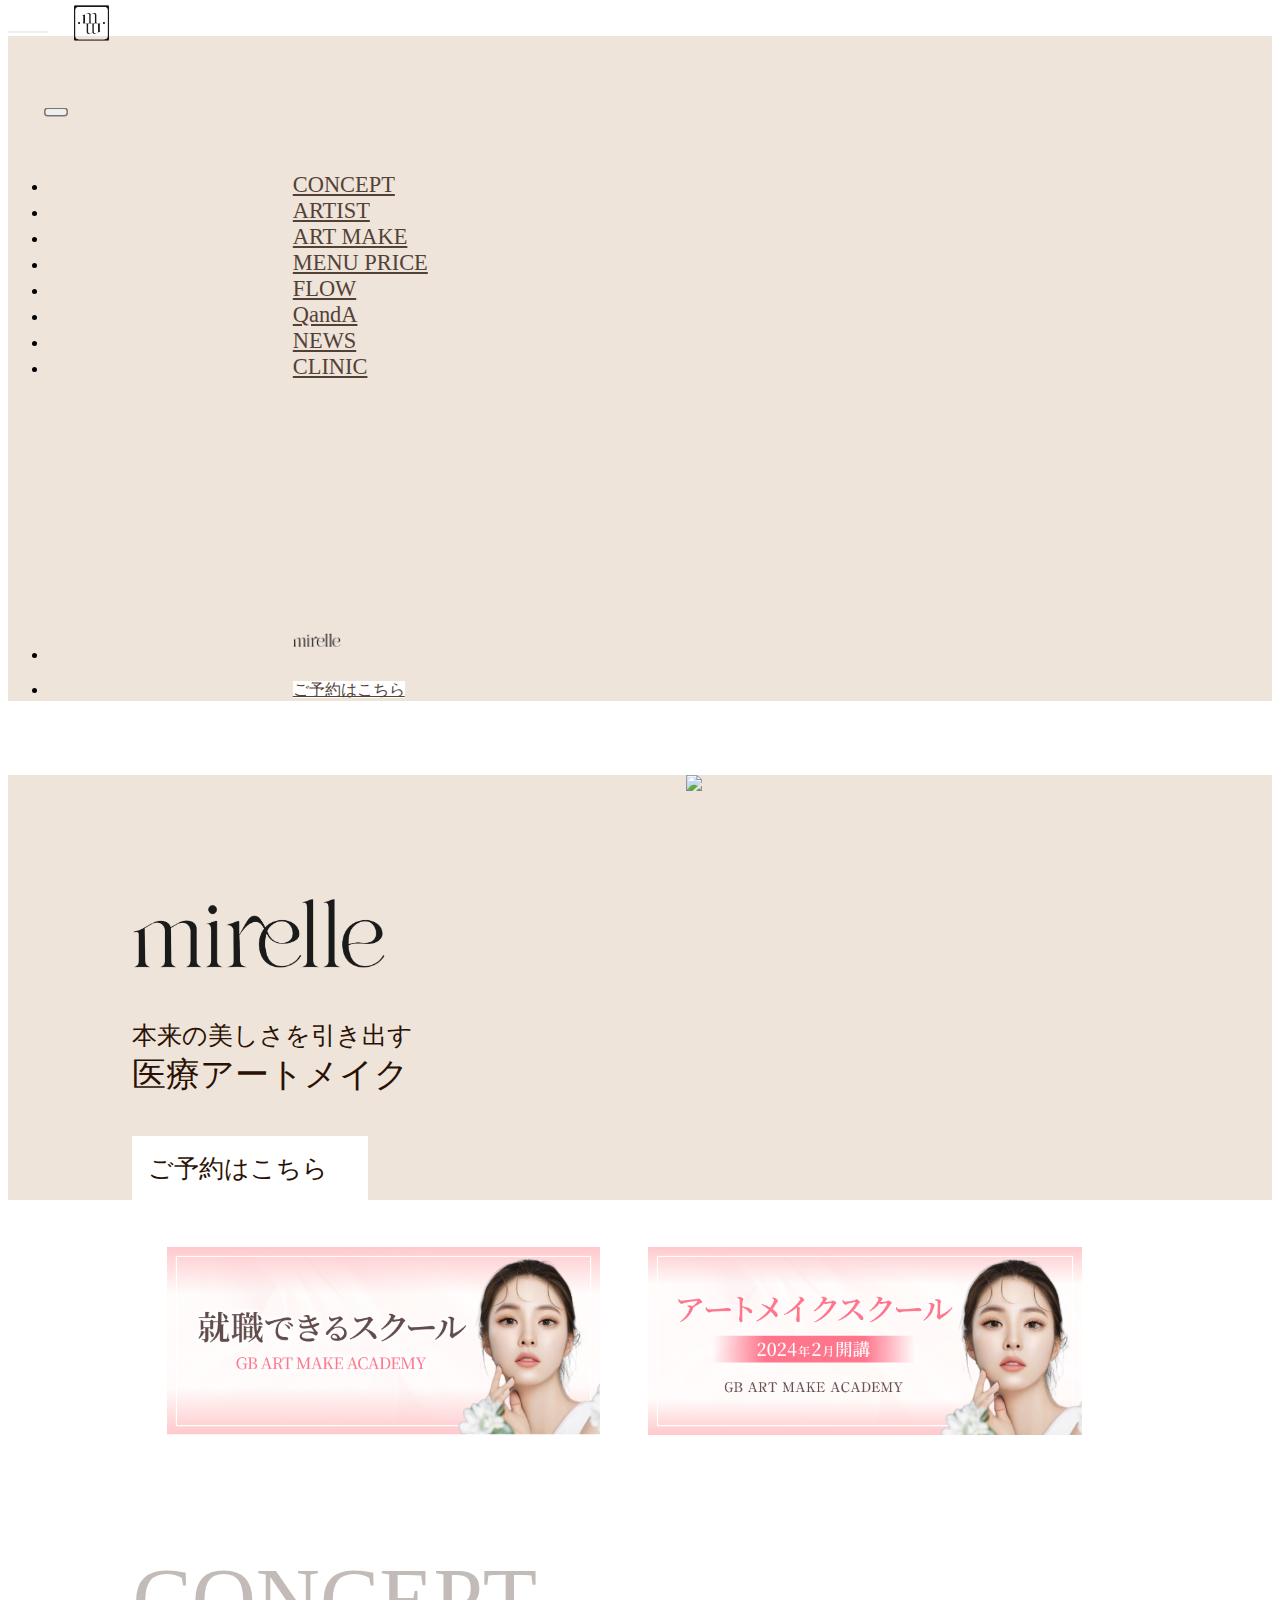
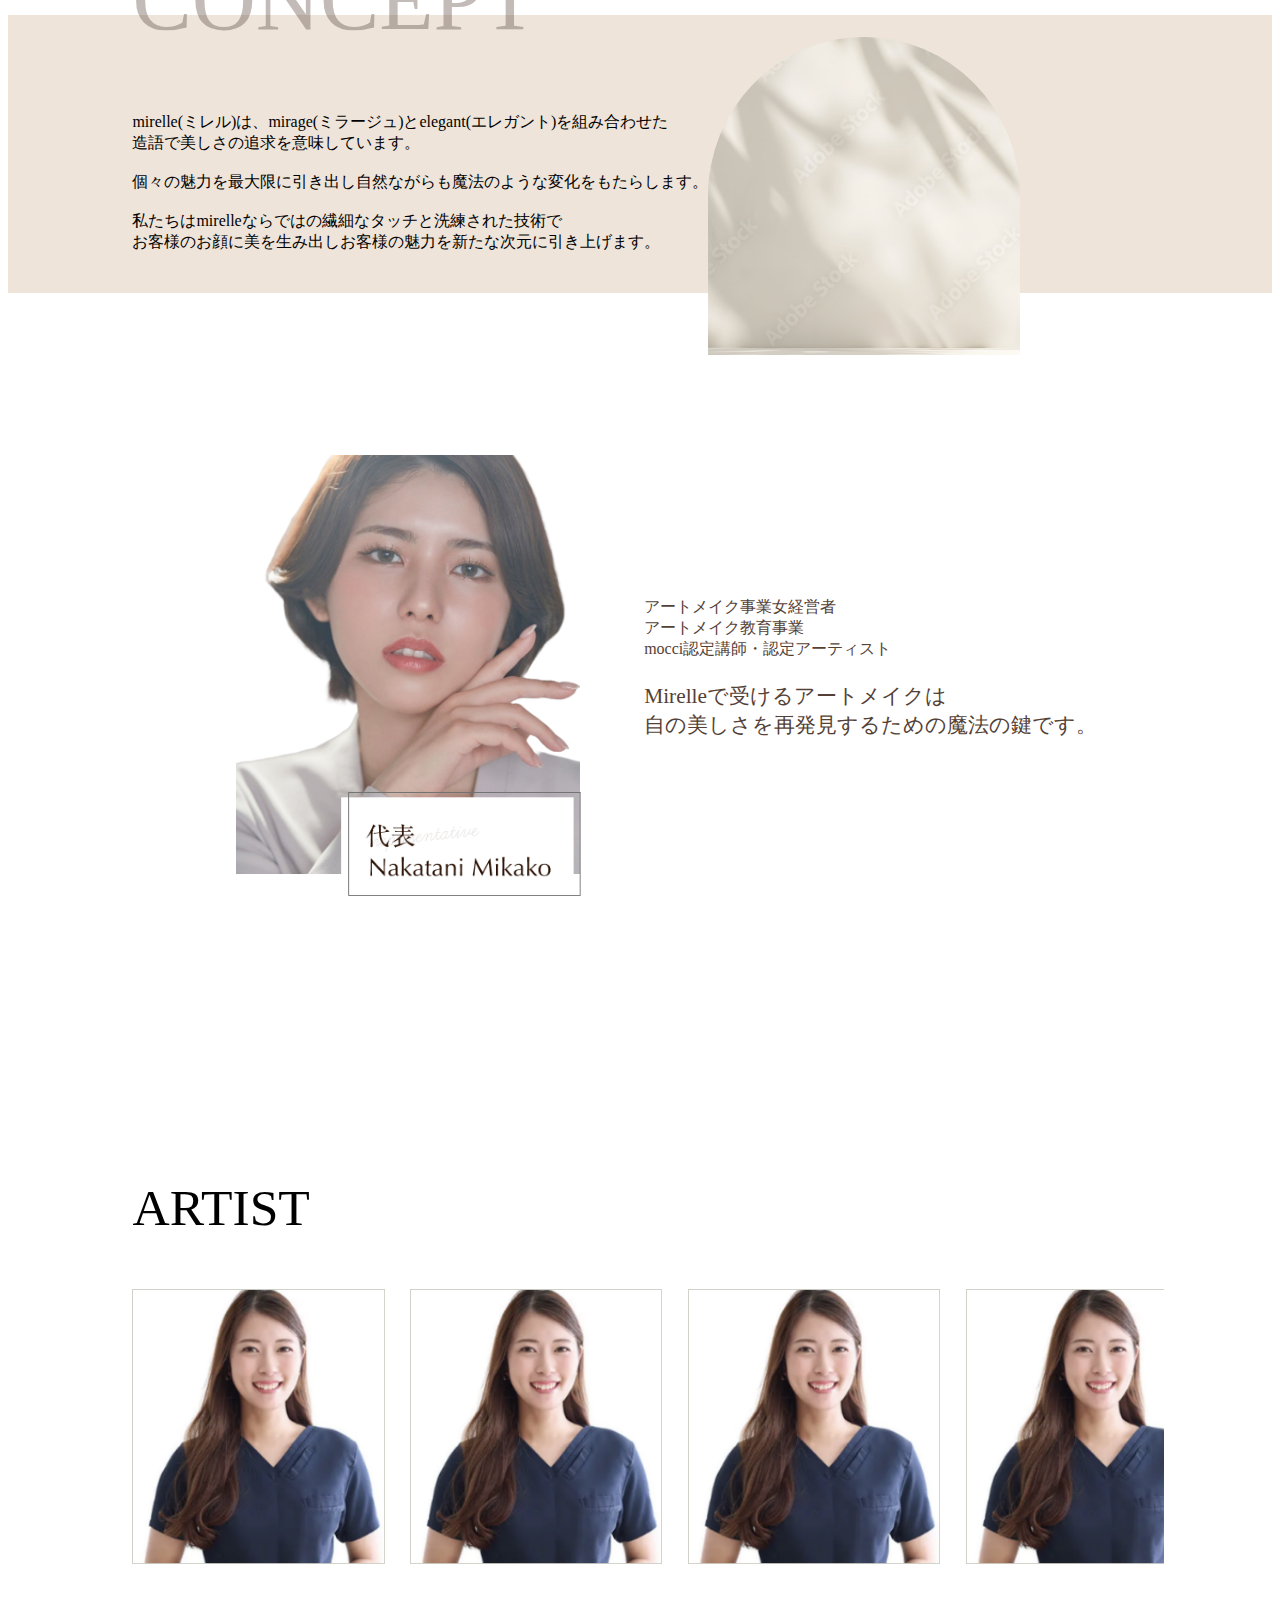
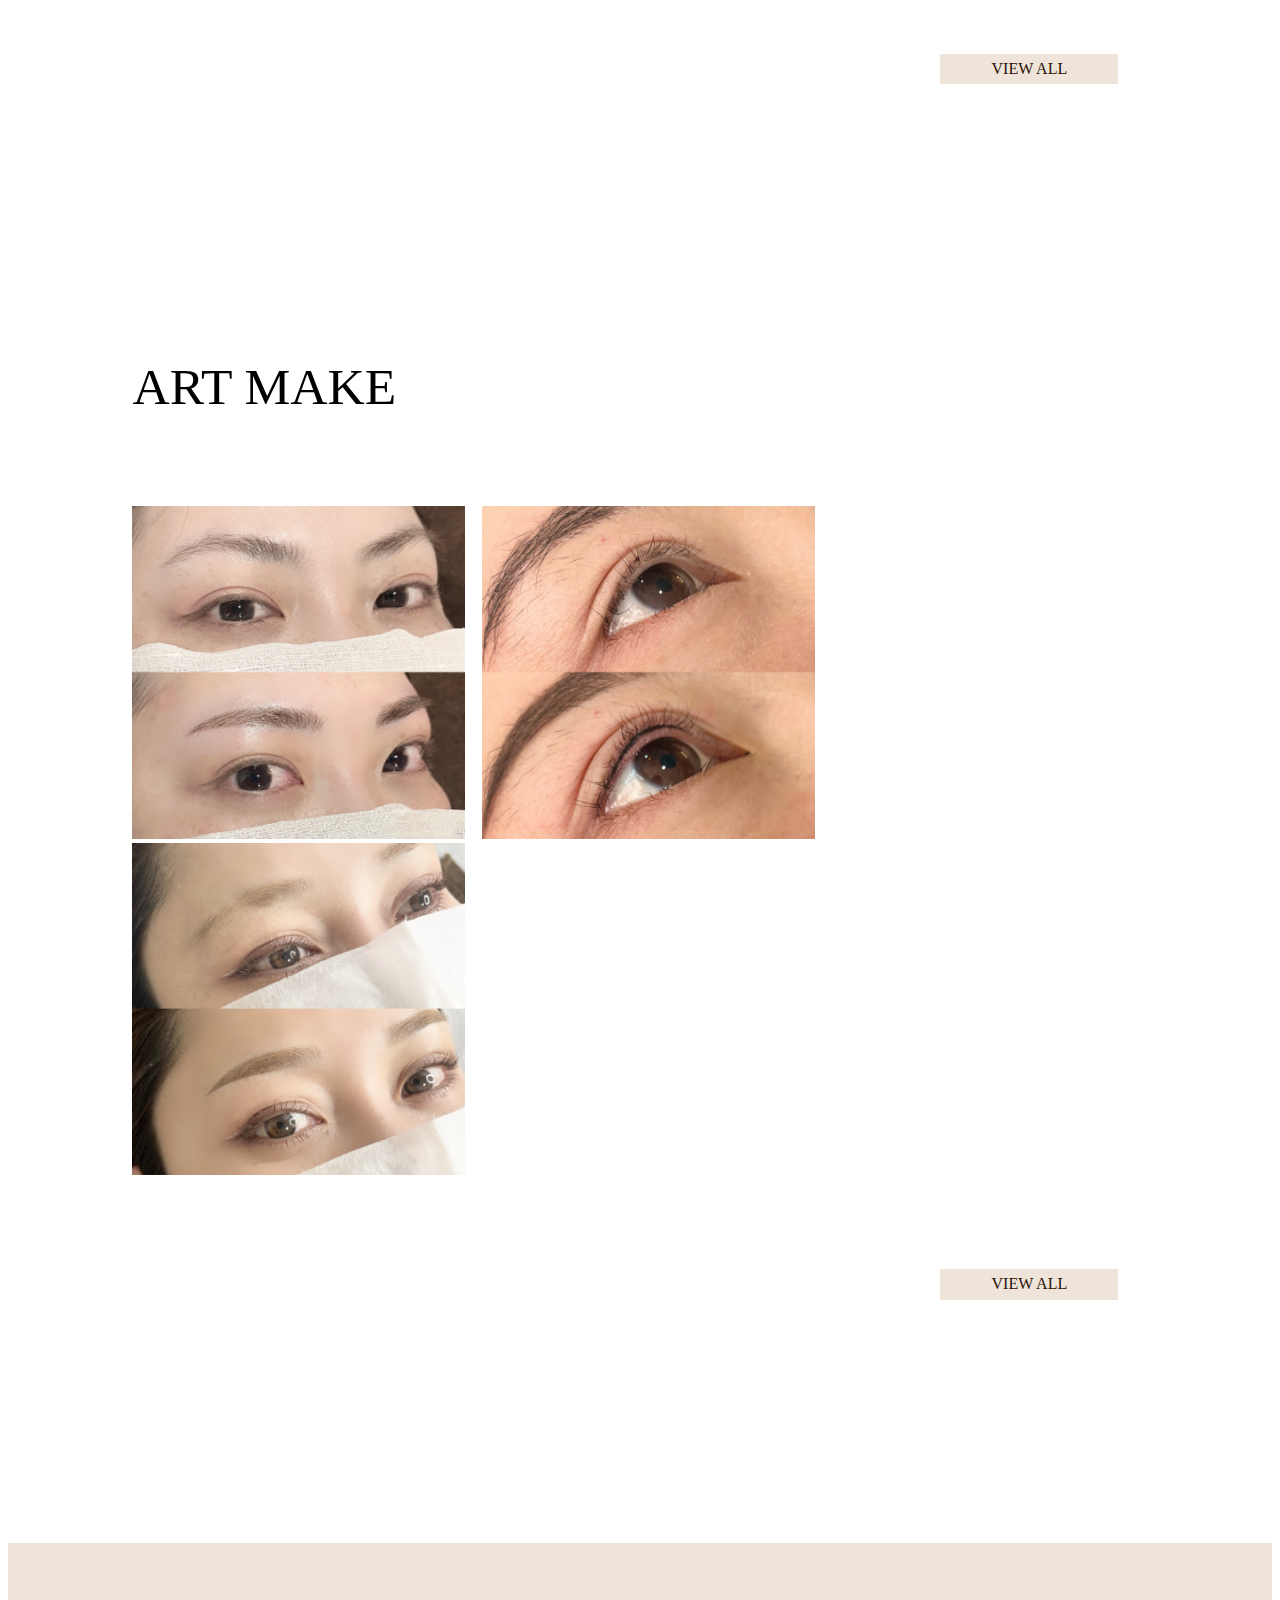
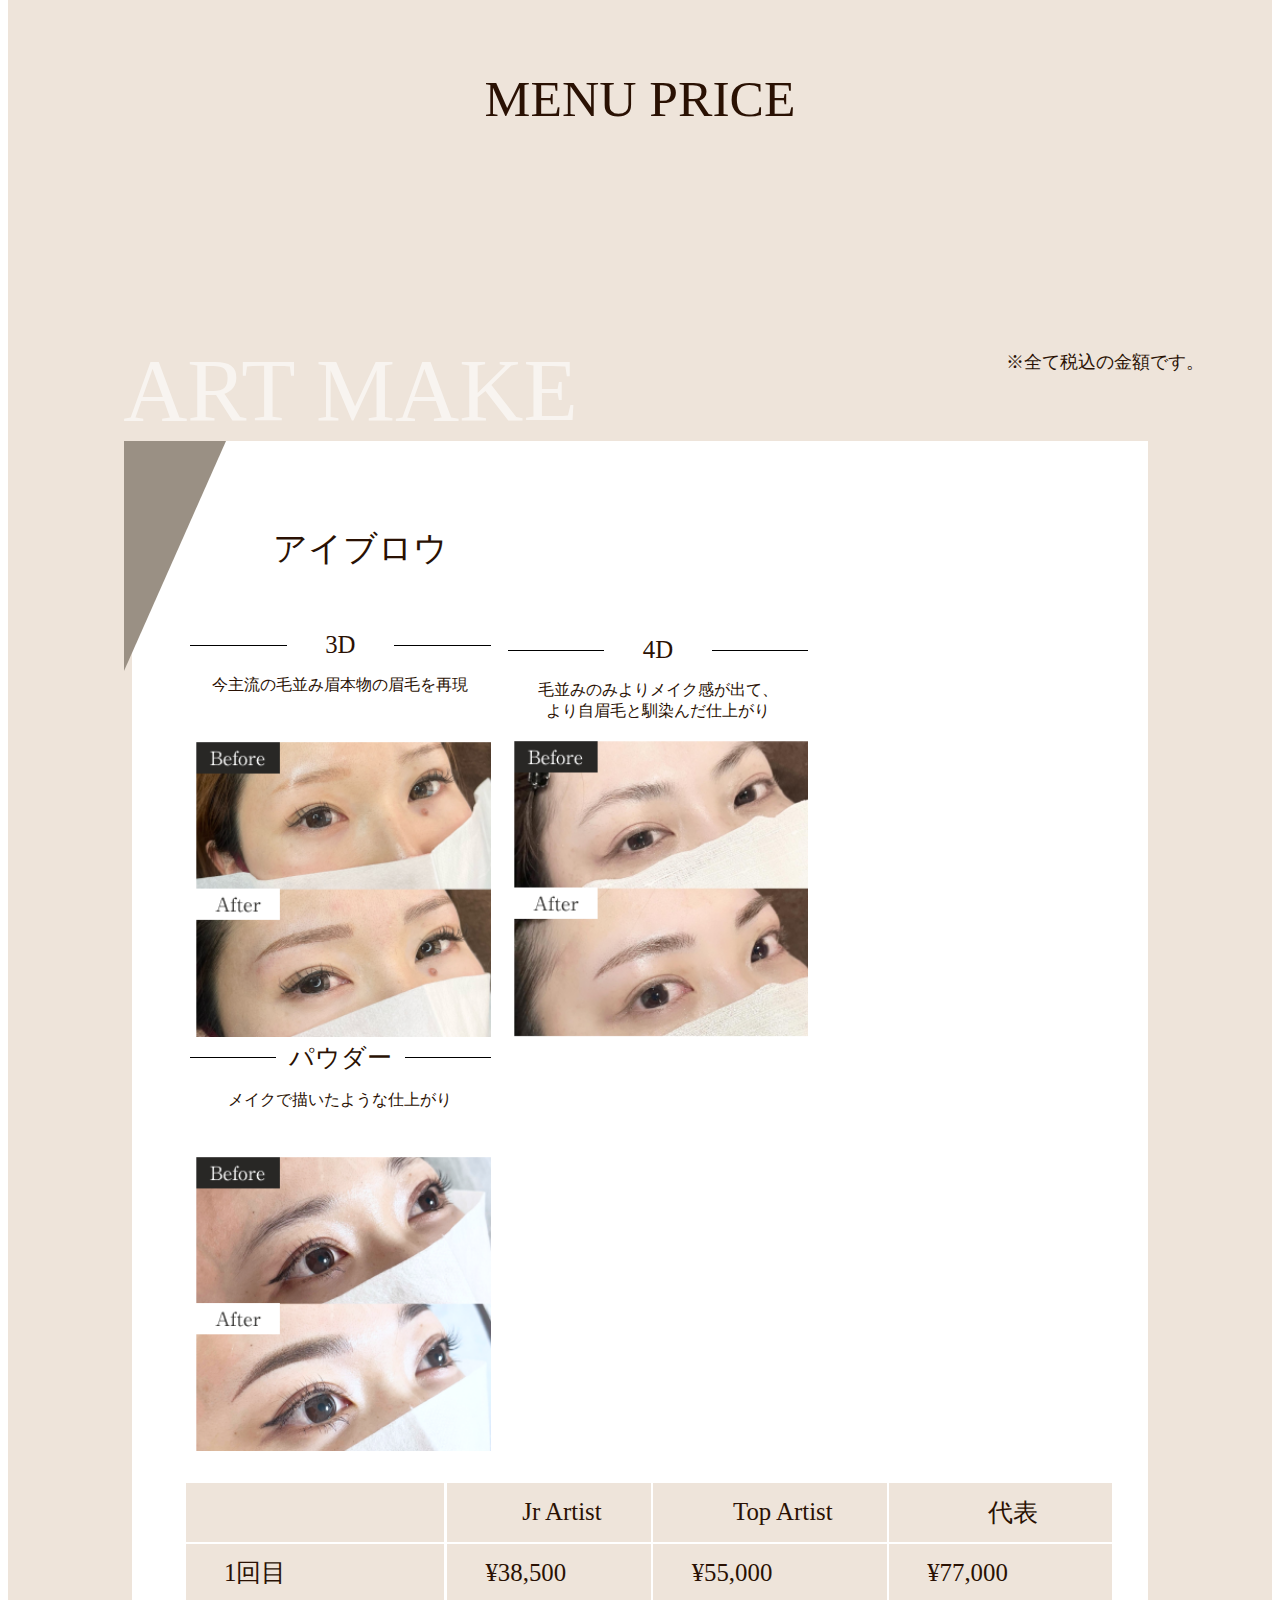
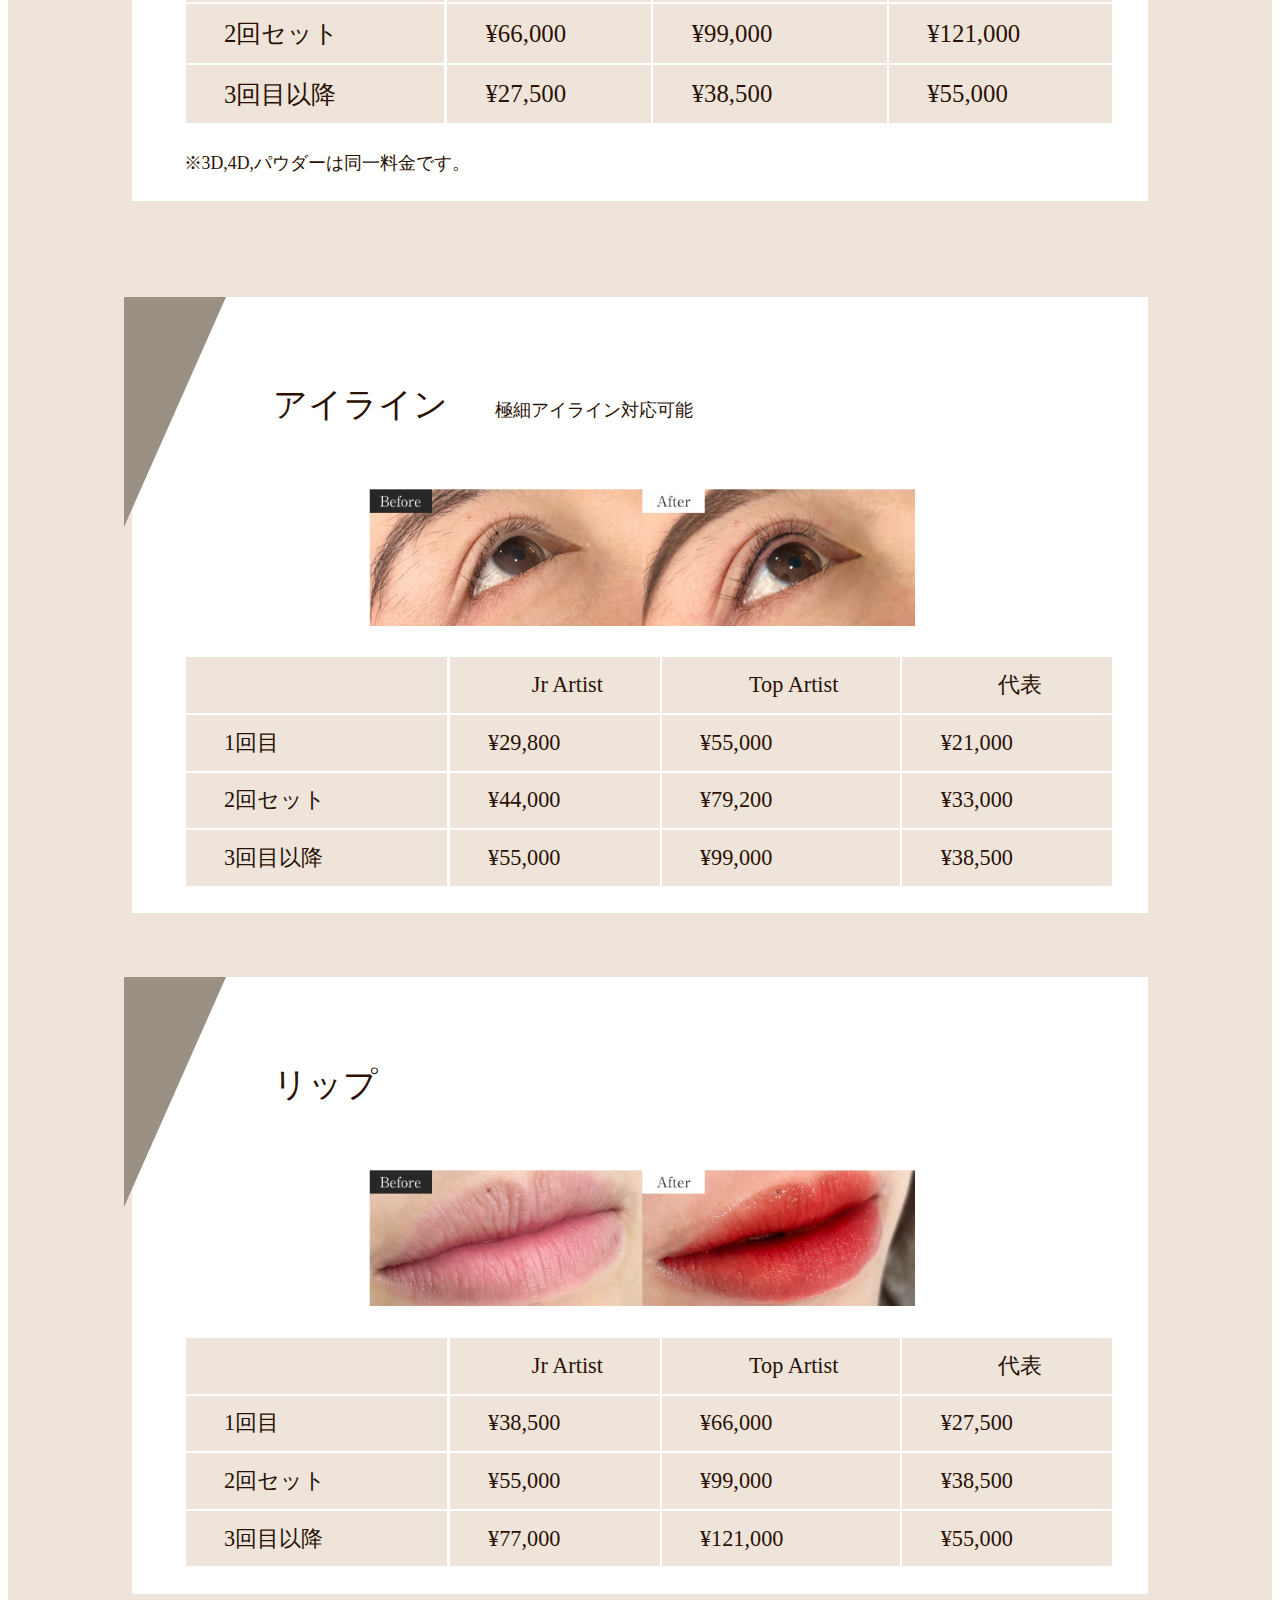
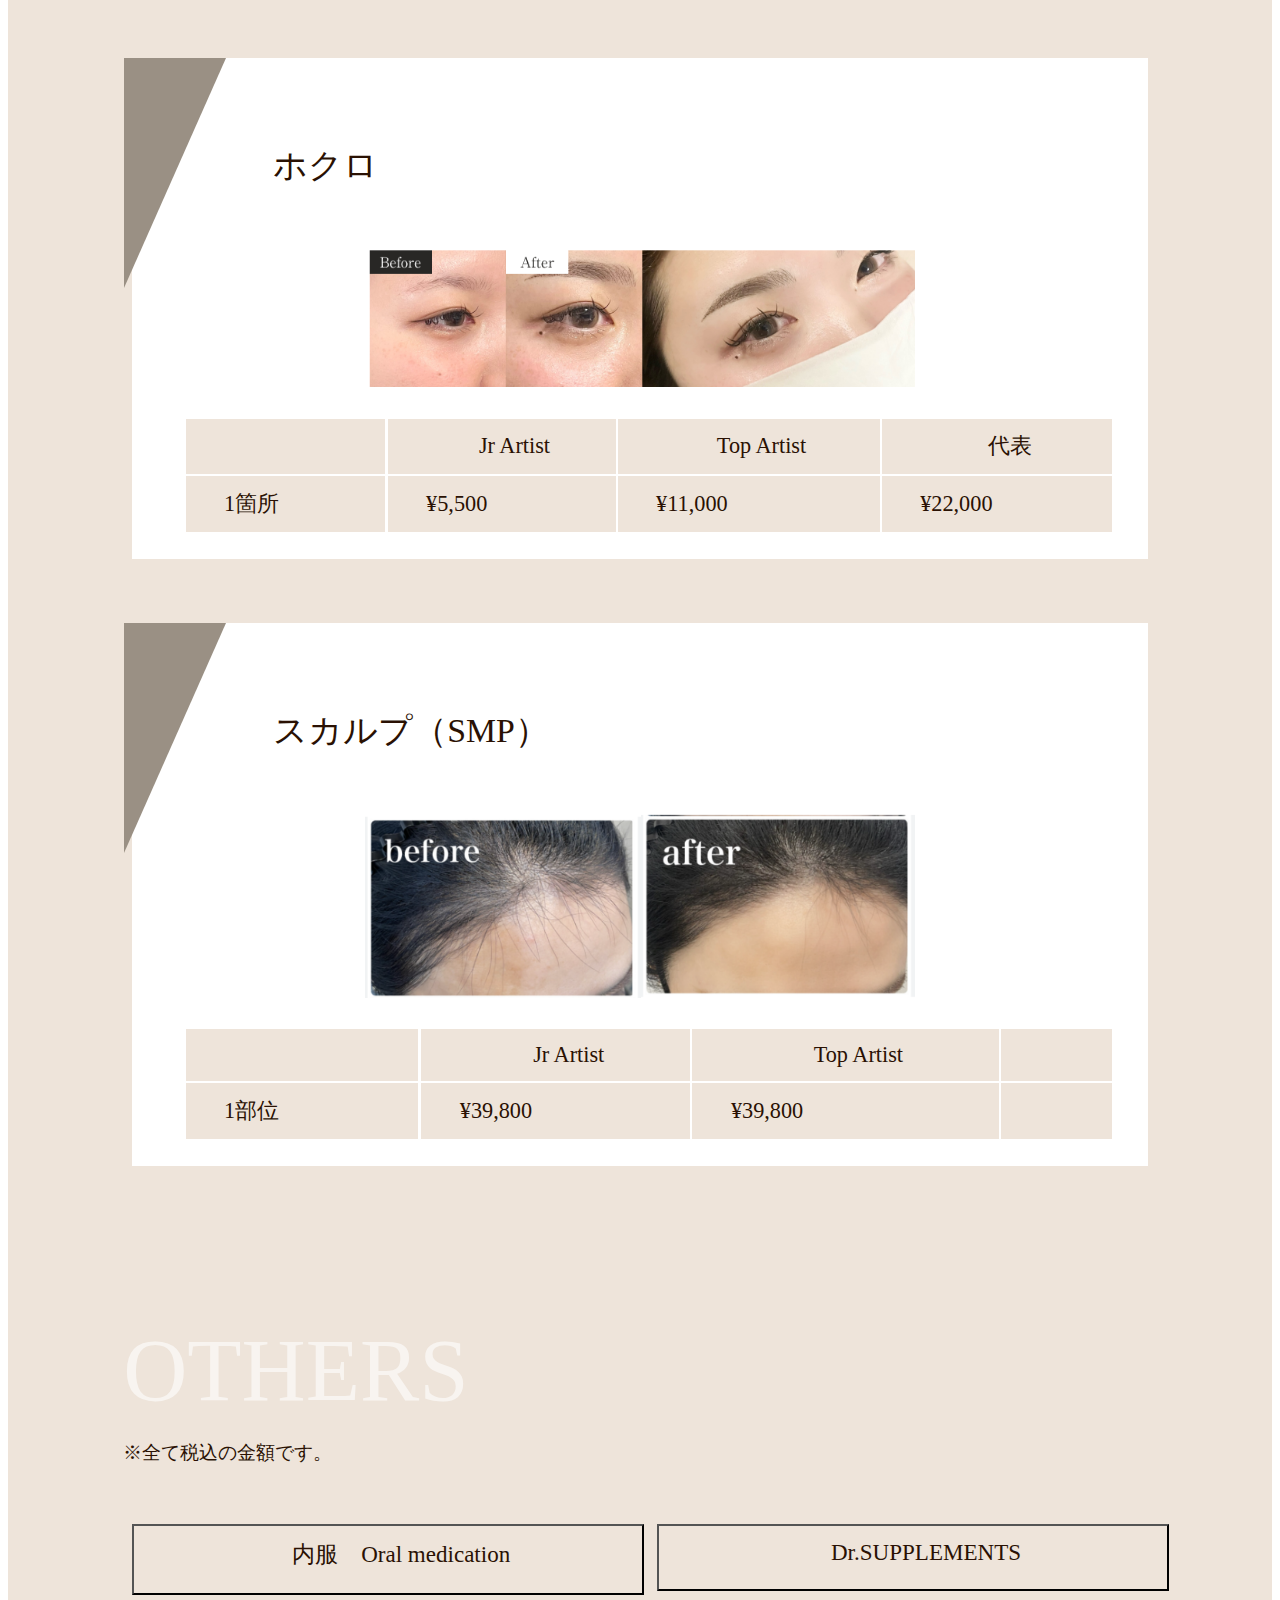
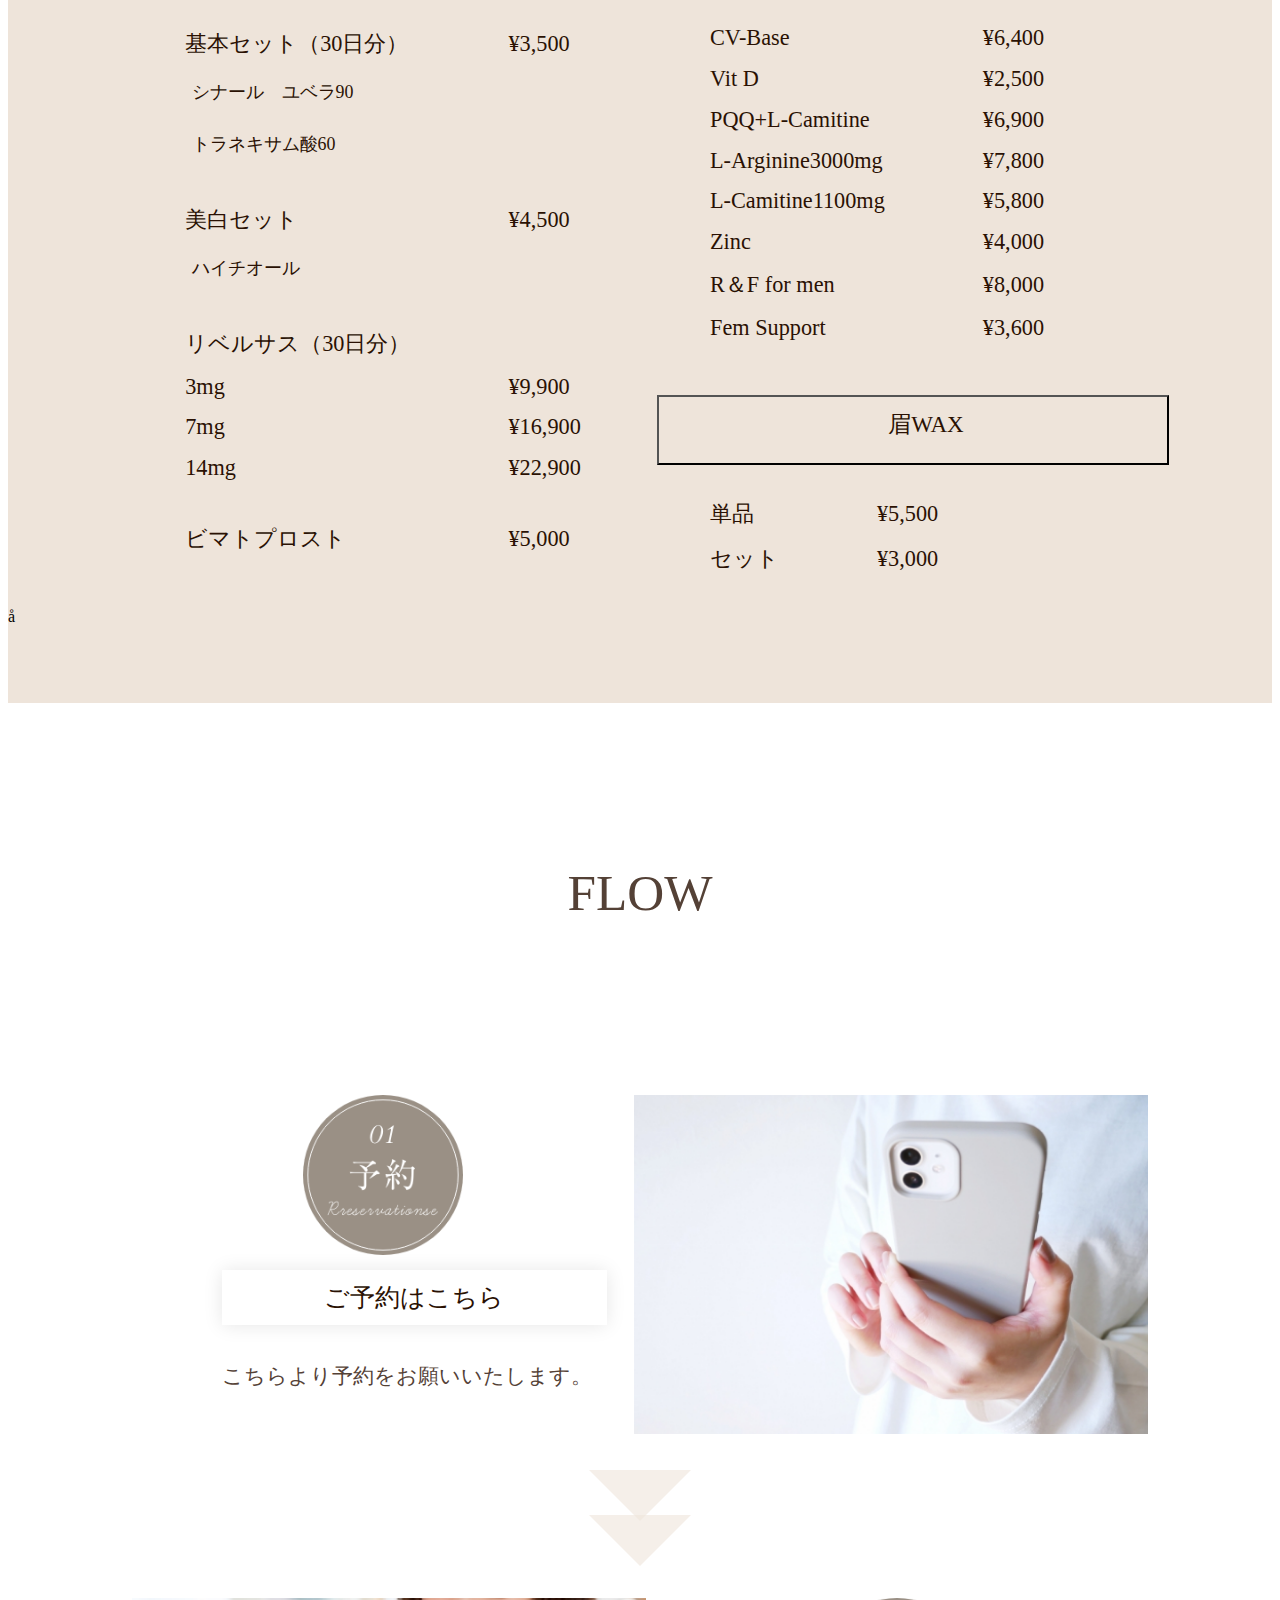
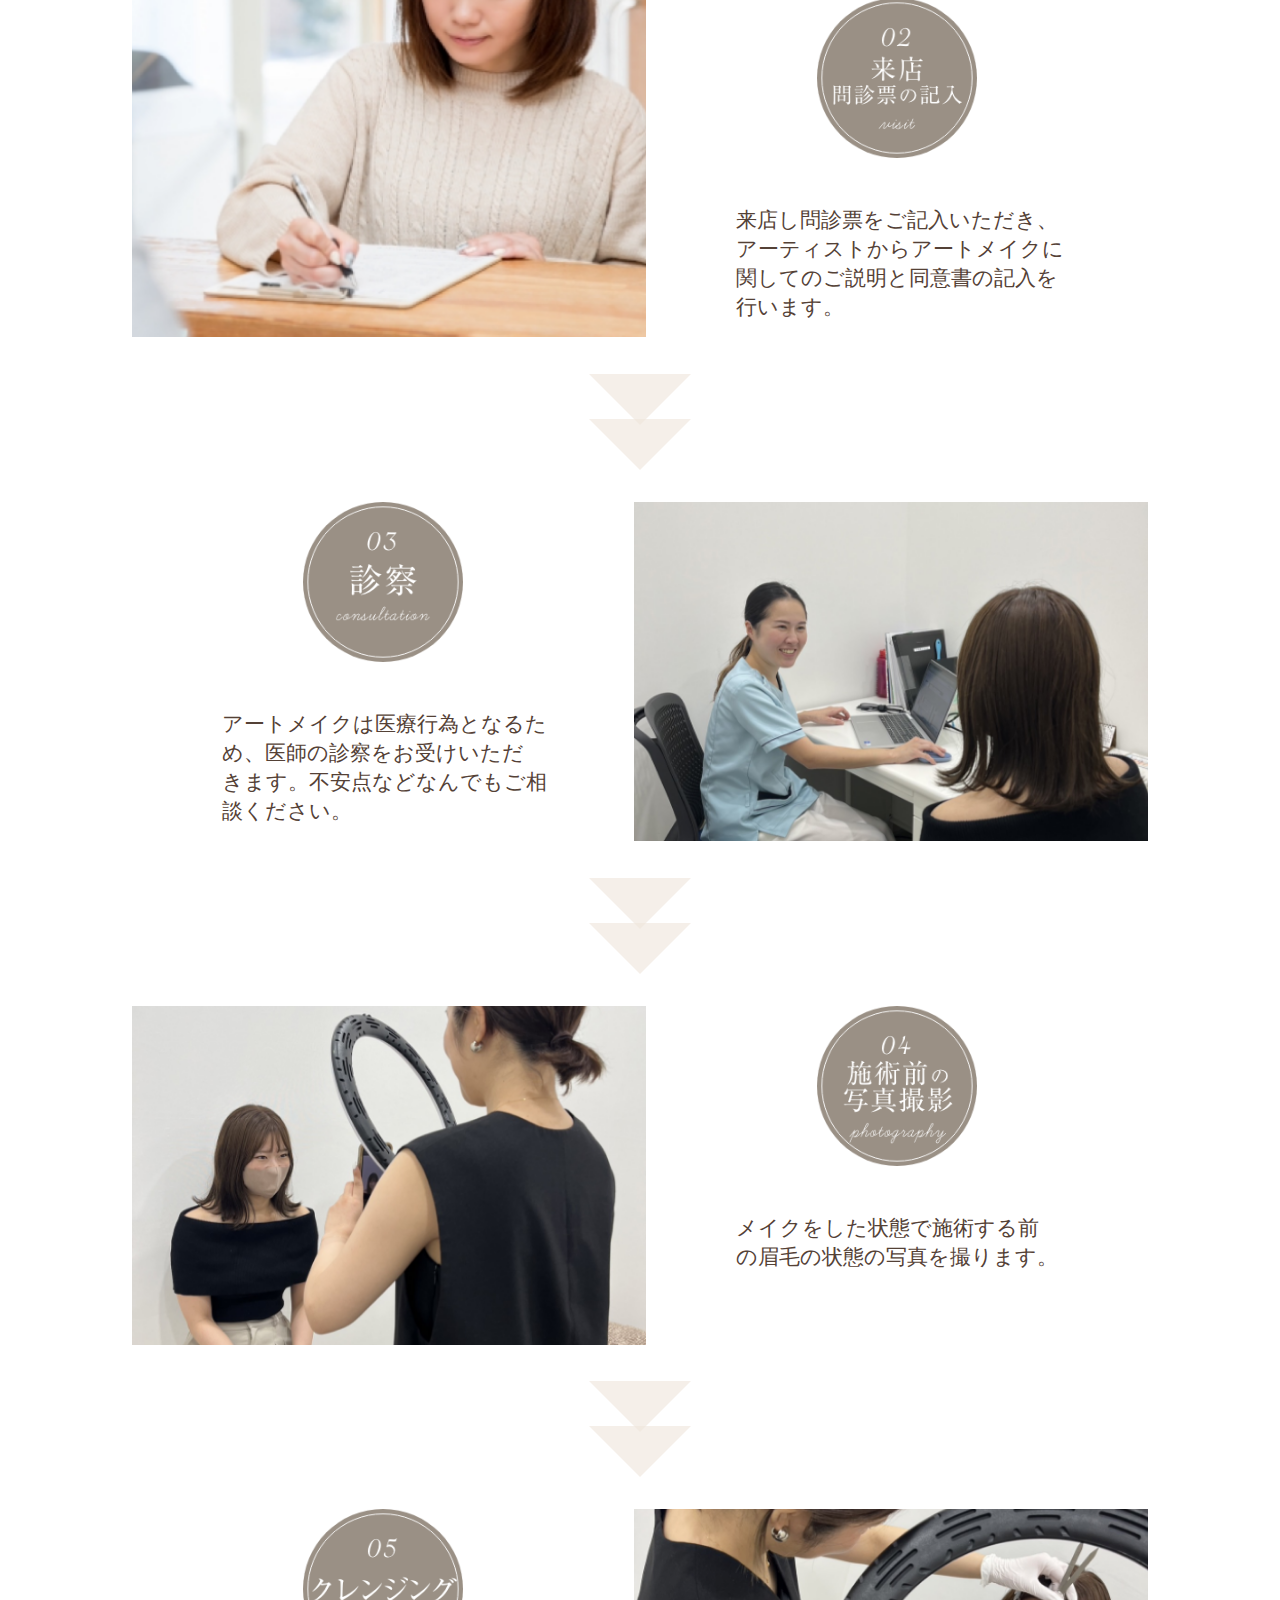
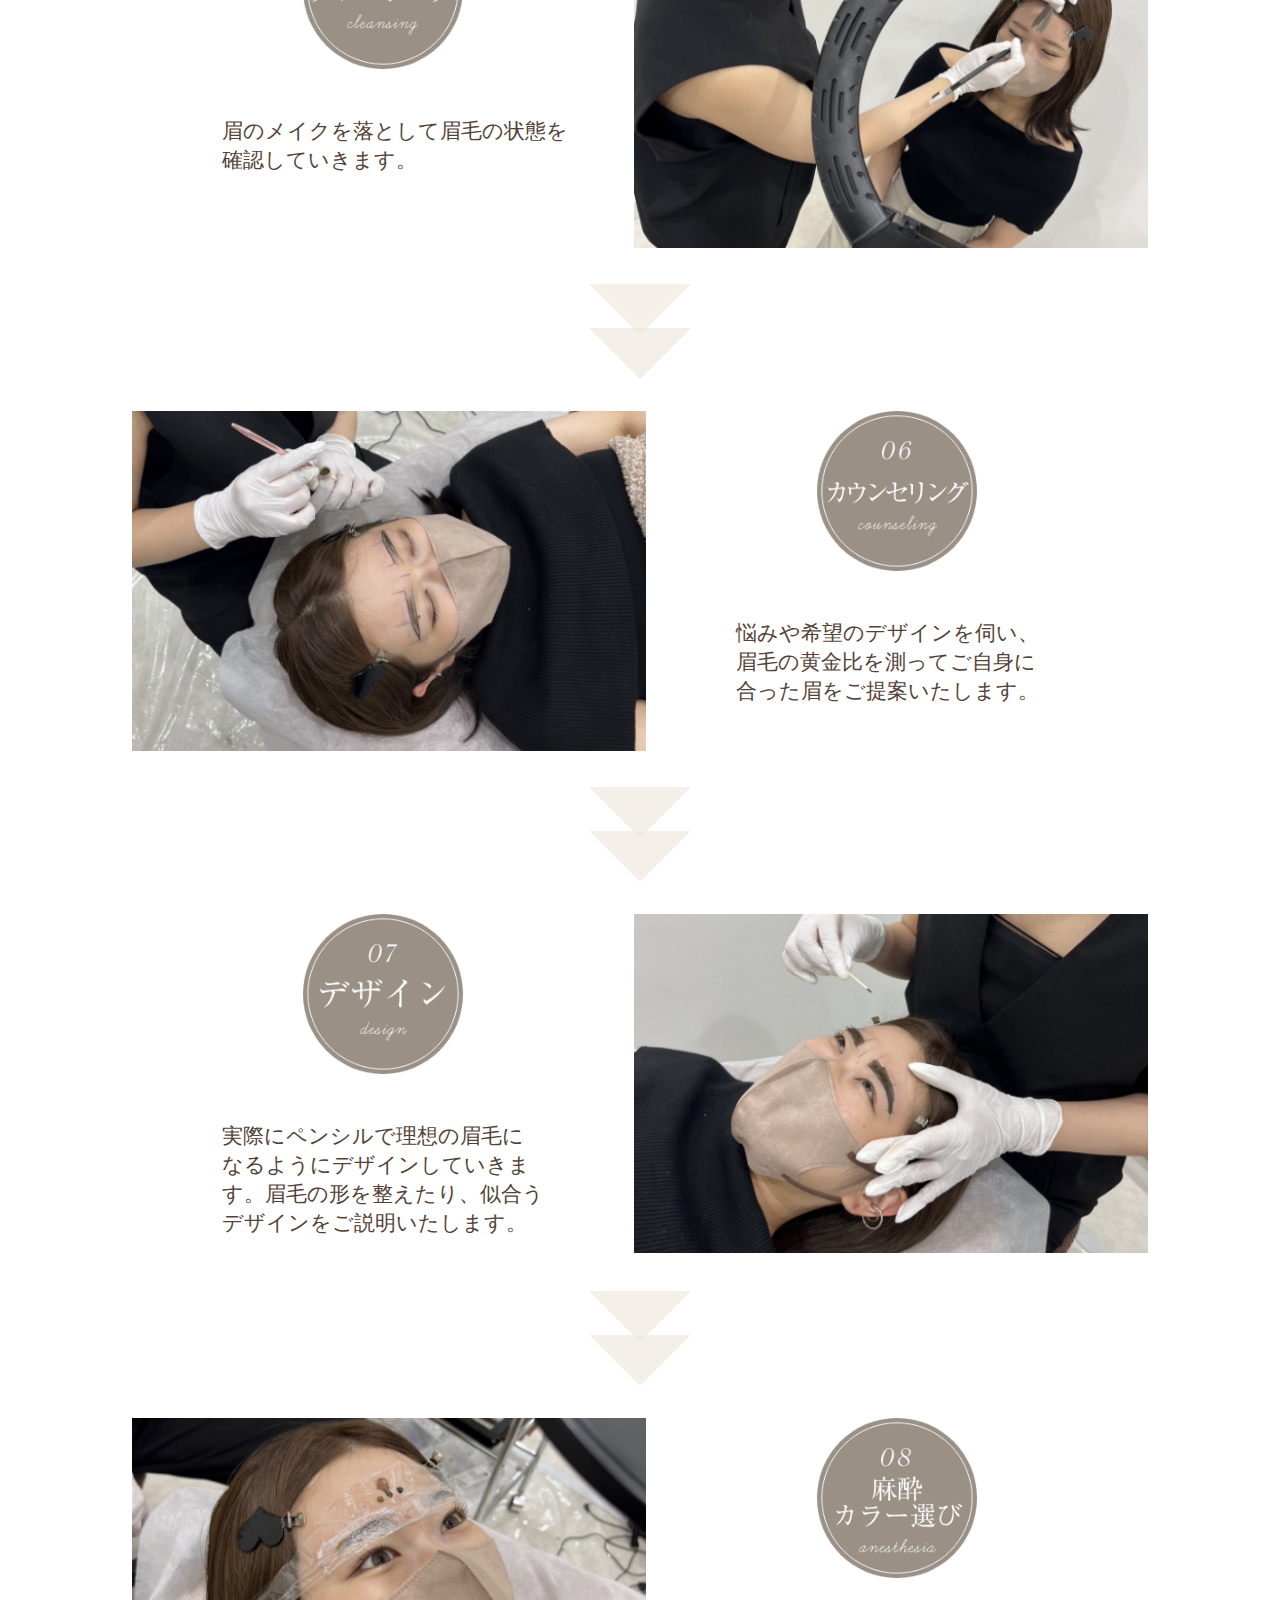
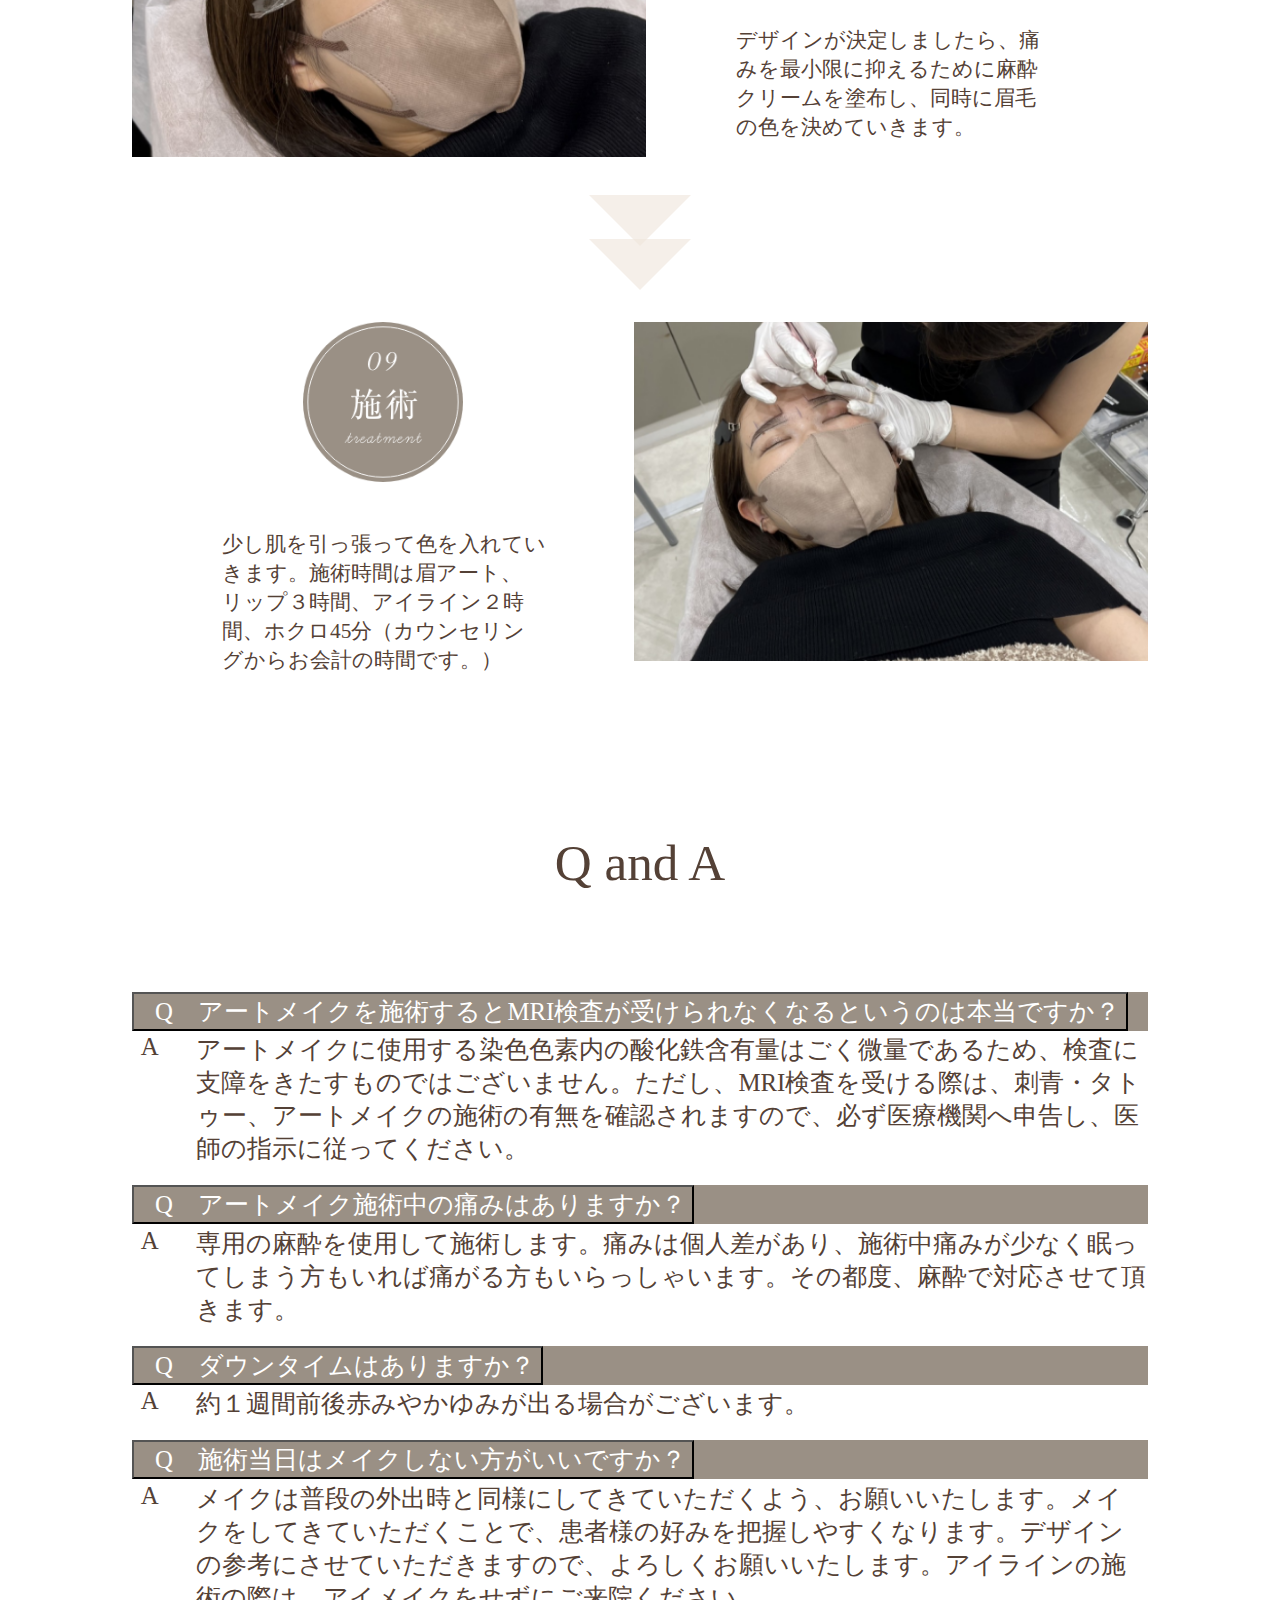
==== commit 633eabc4: "20241124 3ページ完了" ====
--- a/index.html
+++ b/index.html
@@ -83,13 +83,13 @@
     <main>
         <!-- ご予約 -->
         <div class="block-1">
-            <div class="row align-items-star block-1-1">
-                <div class="col title-messege">
+            <div class="block-1-1">
+                <div class=" title-messege">
                     <p class="title"><img src="./img/rogo3.png" alt="" srcset=""></p>
                     <p class="concept">本来の美しさを引き出す<br><span>医療アートメイク</span></p>
                     <p class="button"><a href="https://www.google.com/">ご予約はこちら</a></p>
                 </div>
-                <div class="col block-1-2">
+                <div class="block-1-2">
                     <img class="img" src="./img/img_fv.png">
                 </div>
             </div>
@@ -160,7 +160,7 @@
                 <img src="./img/img_1.png" class="block-5-imgs-img" alt="">
             </div>
             <p class="block-5-btn">
-                <a href="">VIEW ALL</a>
+                <a href="./ARTIST.html">VIEW ALL</a>
             </p>
         </div>
 
@@ -173,7 +173,7 @@
                 <img src="./img/artmake_3.png" class="block-6-imgs-img3" alt="">
             </div>
             <p class="block-6-btn">
-                <a href="">VIEW ALL</a>
+                <a href="./ARTMAKE.html">VIEW ALL</a>
             </p>
         </div>
         <!-- メニュー -->
@@ -1044,17 +1044,17 @@
             </div>
             <div class="footter-block-block2">
                 <div class="footter-block-block2-lick1">
-                    <p class="footter-block-block2-lick1-p"><a href="#TOP">TOP</a></p>
-                    <p class="footter-block-block2-lick1-p"><a href="#CONCEPT">CONCEPT</a></p>
-                    <p class="footter-block-block2-lick1-p"><a href="#ARTIST">ARTIST</a></p>
-                    <p class="footter-block-block2-lick1-p"><a href="#ARTMAKE">ART MAKE</a></p>
-                    <p class="footter-block-block2-lick1-p"><a href="#MENUPRICE">MENU PRICE</a></p>
+                    <p class="footter-block-block2-lick1-p"><a href="./index.html#TOP">TOP</a></p>
+                    <p class="footter-block-block2-lick1-p"><a href="./index.html#CONCEPT">CONCEPT</a></p>
+                    <p class="footter-block-block2-lick1-p"><a href="./index.html#ARTIST">ARTIST</a></p>
+                    <p class="footter-block-block2-lick1-p"><a href="./index.html#ARTMAKE">ART MAKE</a></p>
+                    <p class="footter-block-block2-lick1-p"><a href="./index.html#MENUPRICE">MENU PRICE</a></p>
                 </div>
                 <div class="footter-block-block2-lick2">
-                    <p class="footter-block-block2-lick1-p"><a href="#FLOW">FLOW</a></p>
-                    <p class="footter-block-block2-lick1-p"><a href="#QandA">QandA</a></p>
-                    <p class="footter-block-block2-lick1-p"><a href="#NEWS">NEWS</a></p>
-                    <p class="footter-block-block2-lick1-p"><a href="#CLINIC">CLINIC</a></p>
+                    <p class="footter-block-block2-lick1-p"><a href="./index.html#FLOW">FLOW</a></p>
+                    <p class="footter-block-block2-lick1-p"><a href="./index.html#QandA">QandA</a></p>
+                    <p class="footter-block-block2-lick1-p"><a href="./index.html#NEWS">NEWS</a></p>
+                    <p class="footter-block-block2-lick1-p"><a href="./index.html#CLINIC">CLINIC</a></p>
                 </div>
             </div>
         </div>
--- a/css/style.css
+++ b/css/style.css
@@ -11,26 +11,38 @@
   font-family: "Hiragino";
 }
 
+*:focus {
+  box-shadow: none !important;
+}
+
+header {
+  /* ----------------------------------------
+  ARTIST.html、ARTMAKE.html ヘッダーロゴ、パンくずリスト
+  ------------------------------------------*/
+}
 header .fixed-top {
-  position: fixed;
-  top: 0;
-  left: 0;
+  padding: 0;
+  background-color: white;
+}
+header .navbar-toggler {
+  width: 3em;
+  border: none;
+  margin-right: 6.5vw;
+}
+header .container-fluid {
+  background: white;
+  padding-top: 0.62em;
+  padding-bottom: 0.62em;
+}
+header .navbar-toggler-icon {
   width: 100%;
-}
-header .container-fluid {
-  margin-left: 2.22vw;
-  height: 4vw;
-}
-header .container-fluid .navbar-brand img {
-  width: 5.42vw;
-  margin-top: -1vw;
-}
-header .navbar-toggler {
-  margin-right: 9.81vw;
-  border: none;
-}
-header .navbar-toggler .navbar-toggler-icon {
-  width: 2.43vw;
+  display: block;
+}
+header .navbar-brand > img {
+  position: absolute;
+  top: -0.6em;
+  width: 4.078em;
+  margin-left: 4vw;
 }
 header .offcanvas {
   background-color: #EEE4DA;
@@ -56,7 +68,7 @@
   margin-left: 20%;
 }
 header .offcanvas .title-yoyaku .header_nav_title img {
-  width: 10vw;
+  width: 3em;
   margin-bottom: 1vw;
 }
 header .offcanvas .title-yoyaku .YoyakuButon {
@@ -65,15 +77,41 @@
   font-size: 1em;
   width: 37%;
 }
+header .header-hight {
+  height: 4.96em;
+}
+header .header-rogo {
+  width: 8vw;
+  position: fixed !important;
+  top: inherit !important;
+  margin-left: 7.9vw !important;
+}
+header .pankuzu {
+  margin-top: 5em;
+  background: #EDE4DA;
+  padding-left: 9vw;
+  padding-top: 0.5vw;
+  display: flex;
+}
+header .pankuzu-top, header .pankuzu-bar, header .pankuzu-name {
+  font-size: 1.94vw;
+  font-family: "optima";
+}
+header .pankuzu-top > a, header .pankuzu-bar > a, header .pankuzu-name > a {
+  text-decoration: none;
+  color: inherit;
+}
+header .pankuzu-bar, header .pankuzu-name {
+  padding-left: 0.1vw;
+}
 
 main {
-  margin-top: 4.5vw;
+  margin-top: 5vw;
 }
 main .block-1 .block-1-1 {
+  margin-top: -1em;
   background: #EEE4DA;
-}
-main .block-1 .block-1-1 .title-messege {
-  margin-top: 5vw;
+  display: flex;
 }
 main .block-1 .block-1-1 .col {
   padding-left: 0;
@@ -113,16 +151,15 @@
   font-size: 1.94vw;
 }
 main .block-1 .block-1-1 .block-1-2 {
-  height: 43vw;
-  position: relative;
-}
-main .block-1 .block-1-1 .block-1-2 .img {
-  position: absolute;
-  bottom: 0;
-  width: 78%;
+  width: 32.3vw;
+  margin-left: 21.28vw;
+}
+main .block-1 .block-1-1 .block-1-2 > img {
+  display: block;
+  width: 100%;
 }
 main .block-2 {
-  margin-top: 4.65vw;
+  margin-top: 3.65vw;
 }
 main .block-2-block {
   display: flex;
@@ -643,7 +680,8 @@
   color: #fff;
   background-color: #9A9085;
 }
-main .block-9 .accordion-header, main .block-9 .accordion-button {
+main .block-9 .accordion-header,
+main .block-9 .accordion-button {
   color: #fff;
   background-color: #9A9085;
 }
@@ -835,6 +873,7 @@
 .footter-block-block2-lick1-p > a {
   text-decoration: none;
   color: #2A1103;
+  font-family: "optima";
 }
 .footter-block-block2-lick2 {
   display: inline-block;
@@ -849,4 +888,148 @@
 .footter-block-block2-lick2-p > a {
   text-decoration: none;
   color: #2A1103;
+}
+
+/*
+ARTIST.html
+*/
+.ARTIST {
+  margin-top: 8.26vw;
+  margin-bottom: 10.42vw;
+}
+.ARTIST-row {
+  margin: 5.97vw 9.7vw;
+  display: flex;
+}
+.ARTIST-row-block {
+  padding-left: 4vw;
+  padding-right: 4vw;
+}
+.ARTIST-row-block-img > img {
+  width: 20.42vw;
+}
+.ARTIST-row-block-data {
+  display: flex;
+}
+.ARTIST-row-block-data-post {
+  width: 9.04vw;
+  font-size: 1.94vw;
+  font-family: "optima";
+}
+.ARTIST-row-block-data-name {
+  width: 8vw;
+  font-size: 1.94vw;
+  font-family: "optima";
+}
+.ARTIST-row-block-data-icon > a > img {
+  width: 2.85vw;
+}
+.ARTIST-row-block-text {
+  font-size: 1.25vw;
+  color: #544136;
+  font-family: "optima";
+}
+.ARTIST-row-block-sait {
+  margin-top: 0.5vw;
+  height: 3.19vw;
+  display: flex;
+}
+.ARTIST-row-block-sait-money, .ARTIST-row-block-sait-reservation {
+  color: inherit;
+  text-decoration: none;
+  font-size: 1.25vw;
+  height: 100%;
+  display: block;
+  display: grid;
+  place-items: center;
+  color: #544136;
+}
+.ARTIST-row-block-sait-money {
+  background: #EEE4DA;
+  width: 8.06vw;
+}
+.ARTIST-row-block-sait-reservation {
+  background-color: #DAEEDD;
+  width: 11.67vw;
+  margin-left: 0.5vw;
+}
+
+/*
+ARTMAKE.html
+*/
+.ARTMAKE {
+  margin-top: 8.26vw;
+  margin-bottom: 10.42vw;
+}
+.ARTMAKE-row {
+  margin: 5.97vw 9.7vw;
+  display: flex;
+}
+.ARTMAKE-row-block {
+  margin-left: 1.18vw;
+  margin-right: 1.18vw;
+}
+.ARTMAKE-row-block-makeimg > img {
+  width: 25.28vw;
+}
+.ARTMAKE-row-block-artist {
+  display: flex;
+}
+.ARTMAKE-row-block-artist > img {
+  width: 7.99vw;
+}
+.ARTMAKE-row-block-artist-block {
+  width: 15.67vw;
+  margin-left: 1vw;
+}
+.ARTMAKE-row-block-artist-block-title {
+  font-size: 1.94vw;
+  text-align: center;
+  position: relative;
+}
+.ARTMAKE-row-block-artist-block-title::after {
+  content: "";
+  position: absolute;
+  bottom: 1vw;
+  left: 0;
+  width: 100%;
+  height: 2px;
+  background-color: #9A9085;
+}
+.ARTMAKE-row-block-artist-block-data {
+  display: flex;
+}
+.ARTMAKE-row-block-artist-block-data-post {
+  width: 7vw;
+  font-size: 1.25vw;
+  font-family: "optima";
+}
+.ARTMAKE-row-block-artist-block-data-name {
+  width: 9.3vw;
+  font-size: 1.25vw;
+  font-family: "optima";
+}
+.ARTMAKE-row-block-artist-block-sait {
+  margin-top: 0.5vw;
+  height: 3.19vw;
+  display: flex;
+}
+.ARTMAKE-row-block-artist-block-sait-money, .ARTMAKE-row-block-artist-block-sait-reservation {
+  color: inherit;
+  text-decoration: none;
+  font-size: 1.25vw;
+  height: 100%;
+  display: block;
+  display: grid;
+  place-items: center;
+  color: #544136;
+}
+.ARTMAKE-row-block-artist-block-sait-money {
+  background: #EEE4DA;
+  width: 8.06vw;
+}
+.ARTMAKE-row-block-artist-block-sait-reservation {
+  background-color: #DAEEDD;
+  width: 11.67vw;
+  margin-left: 0.5vw;
 }/*# sourceMappingURL=style.css.map */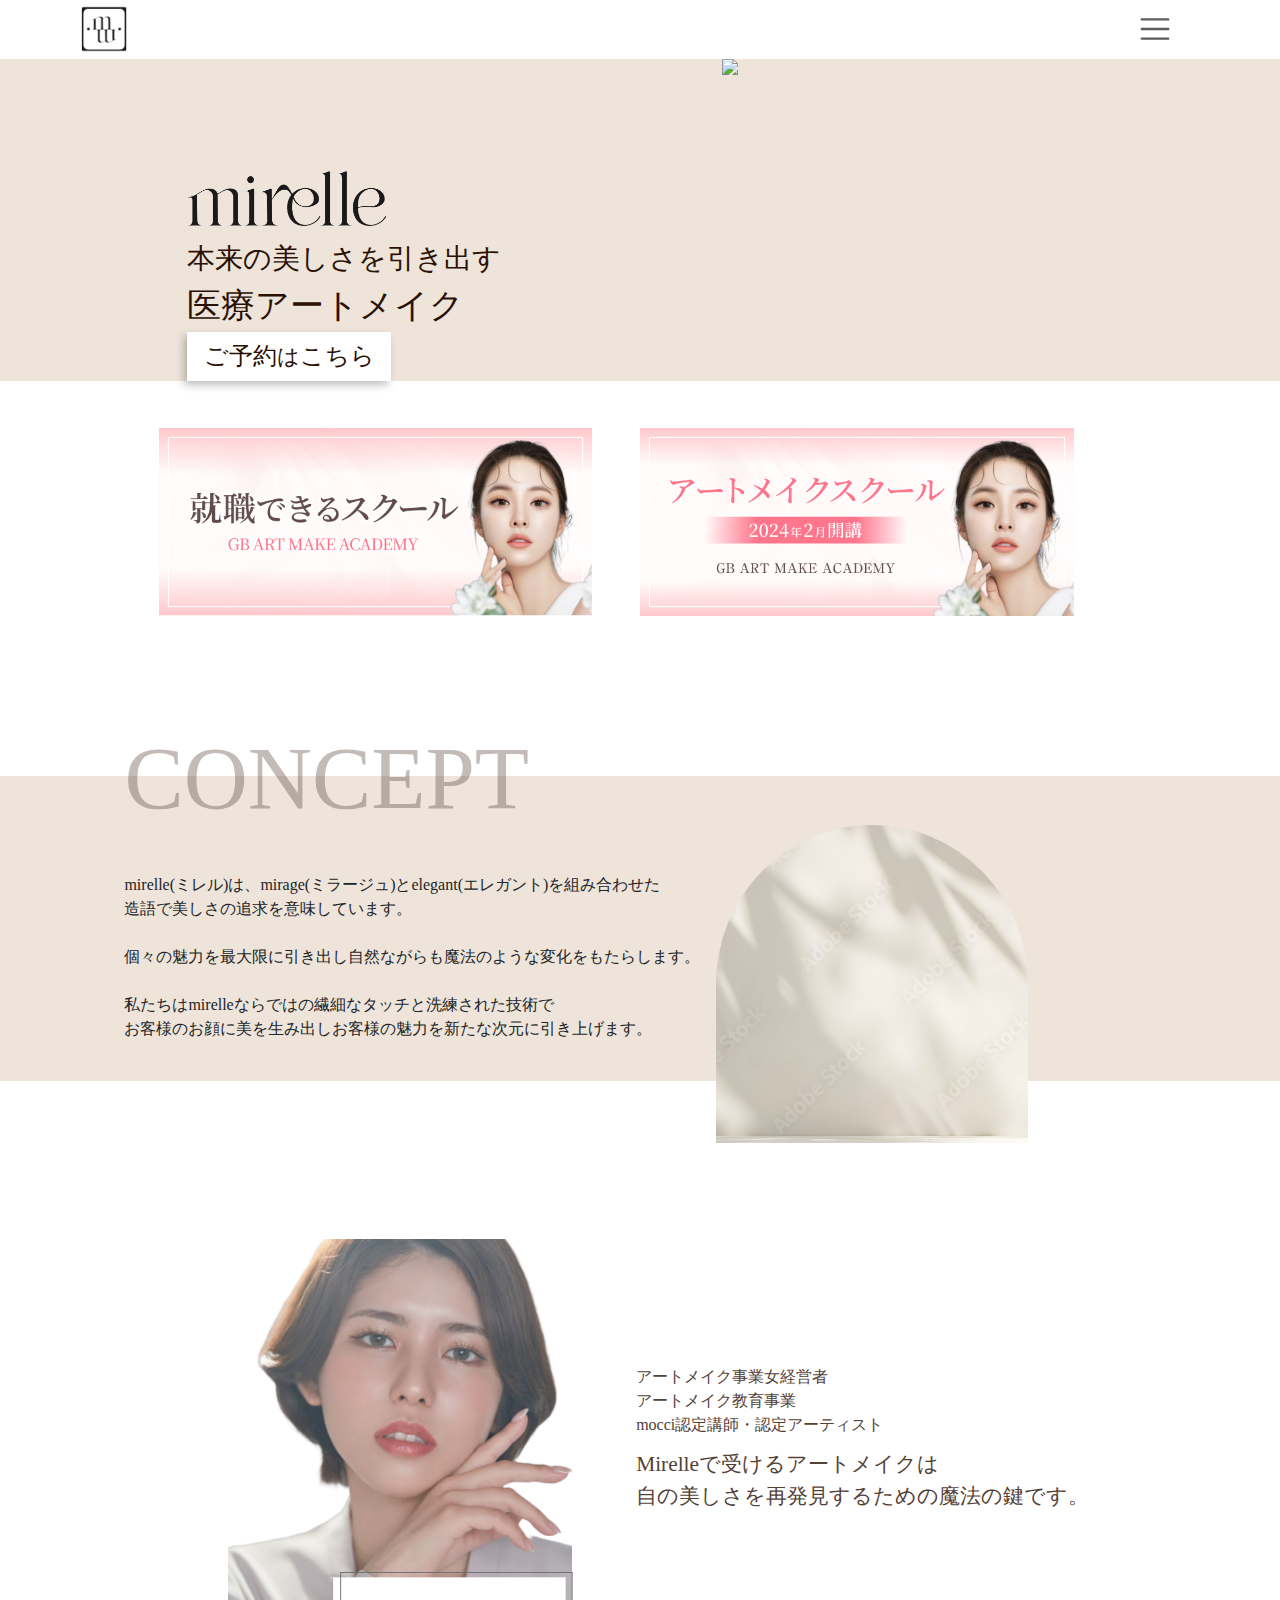
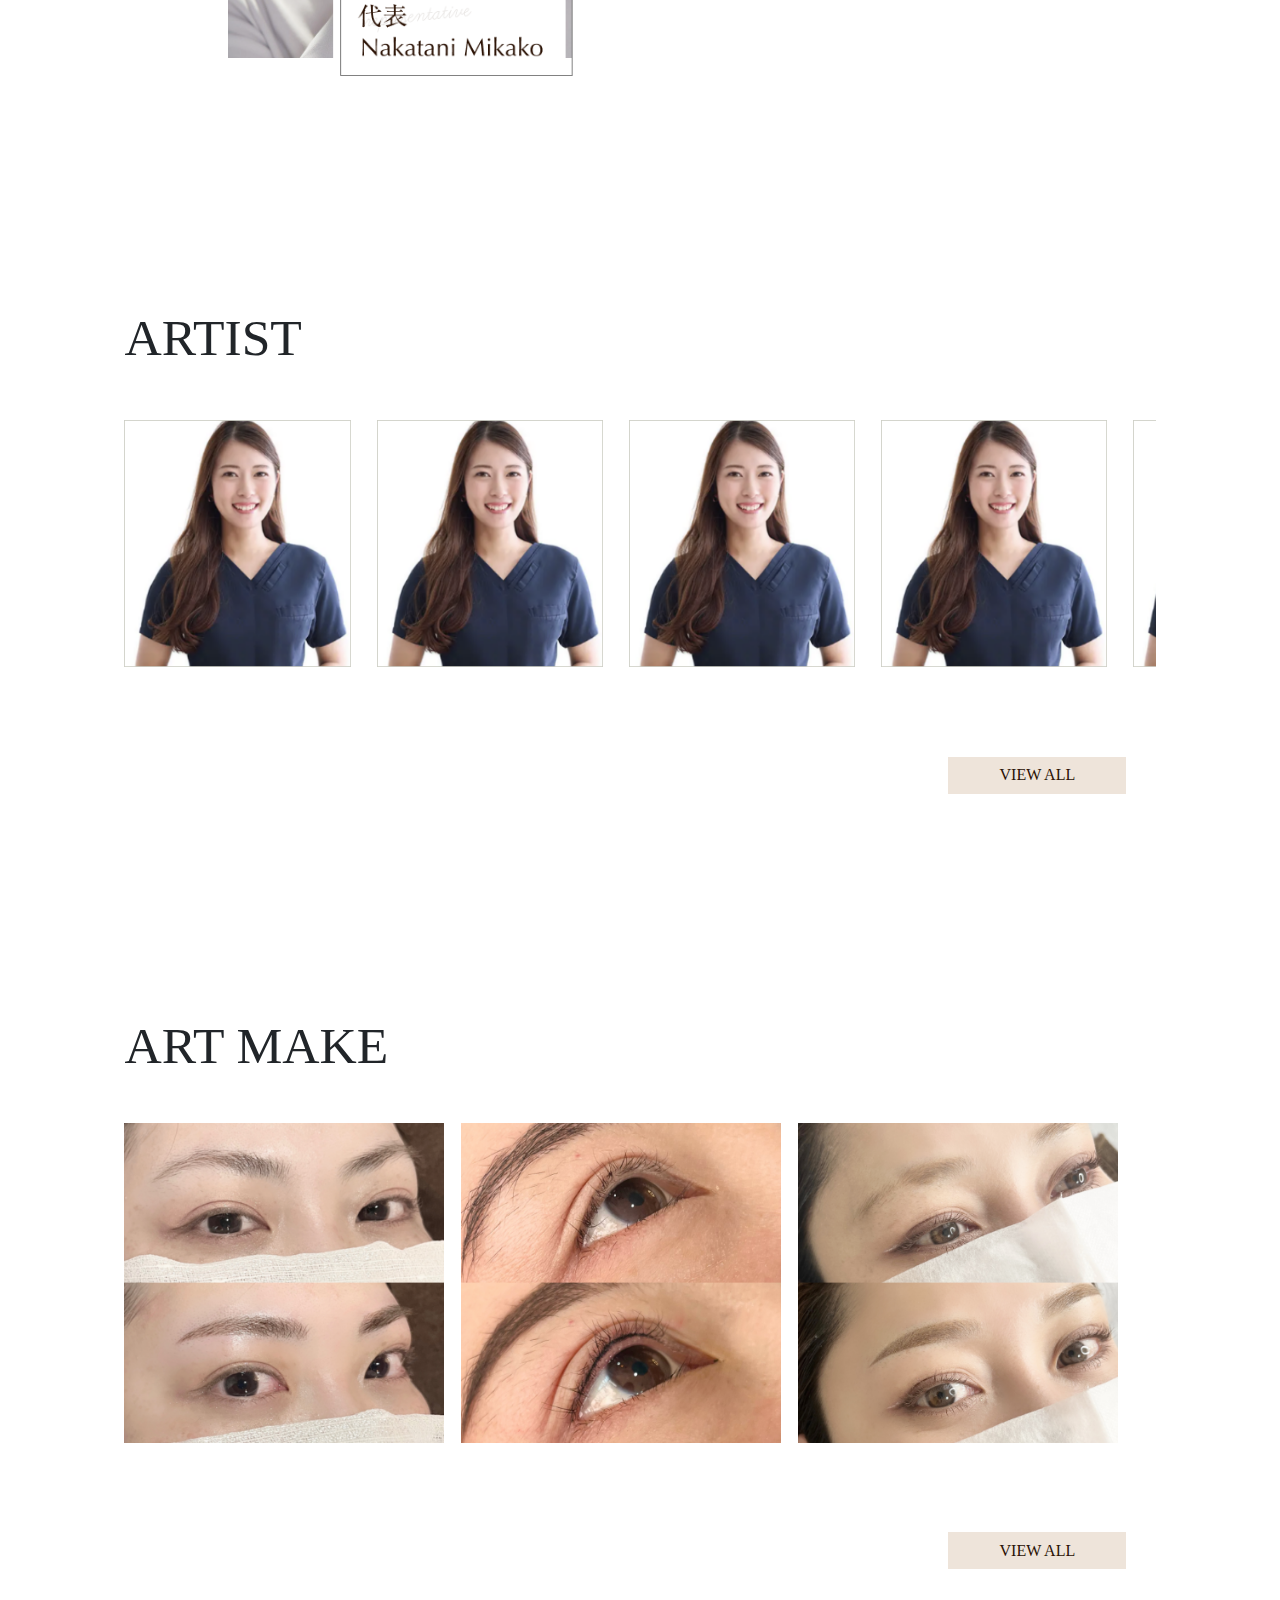
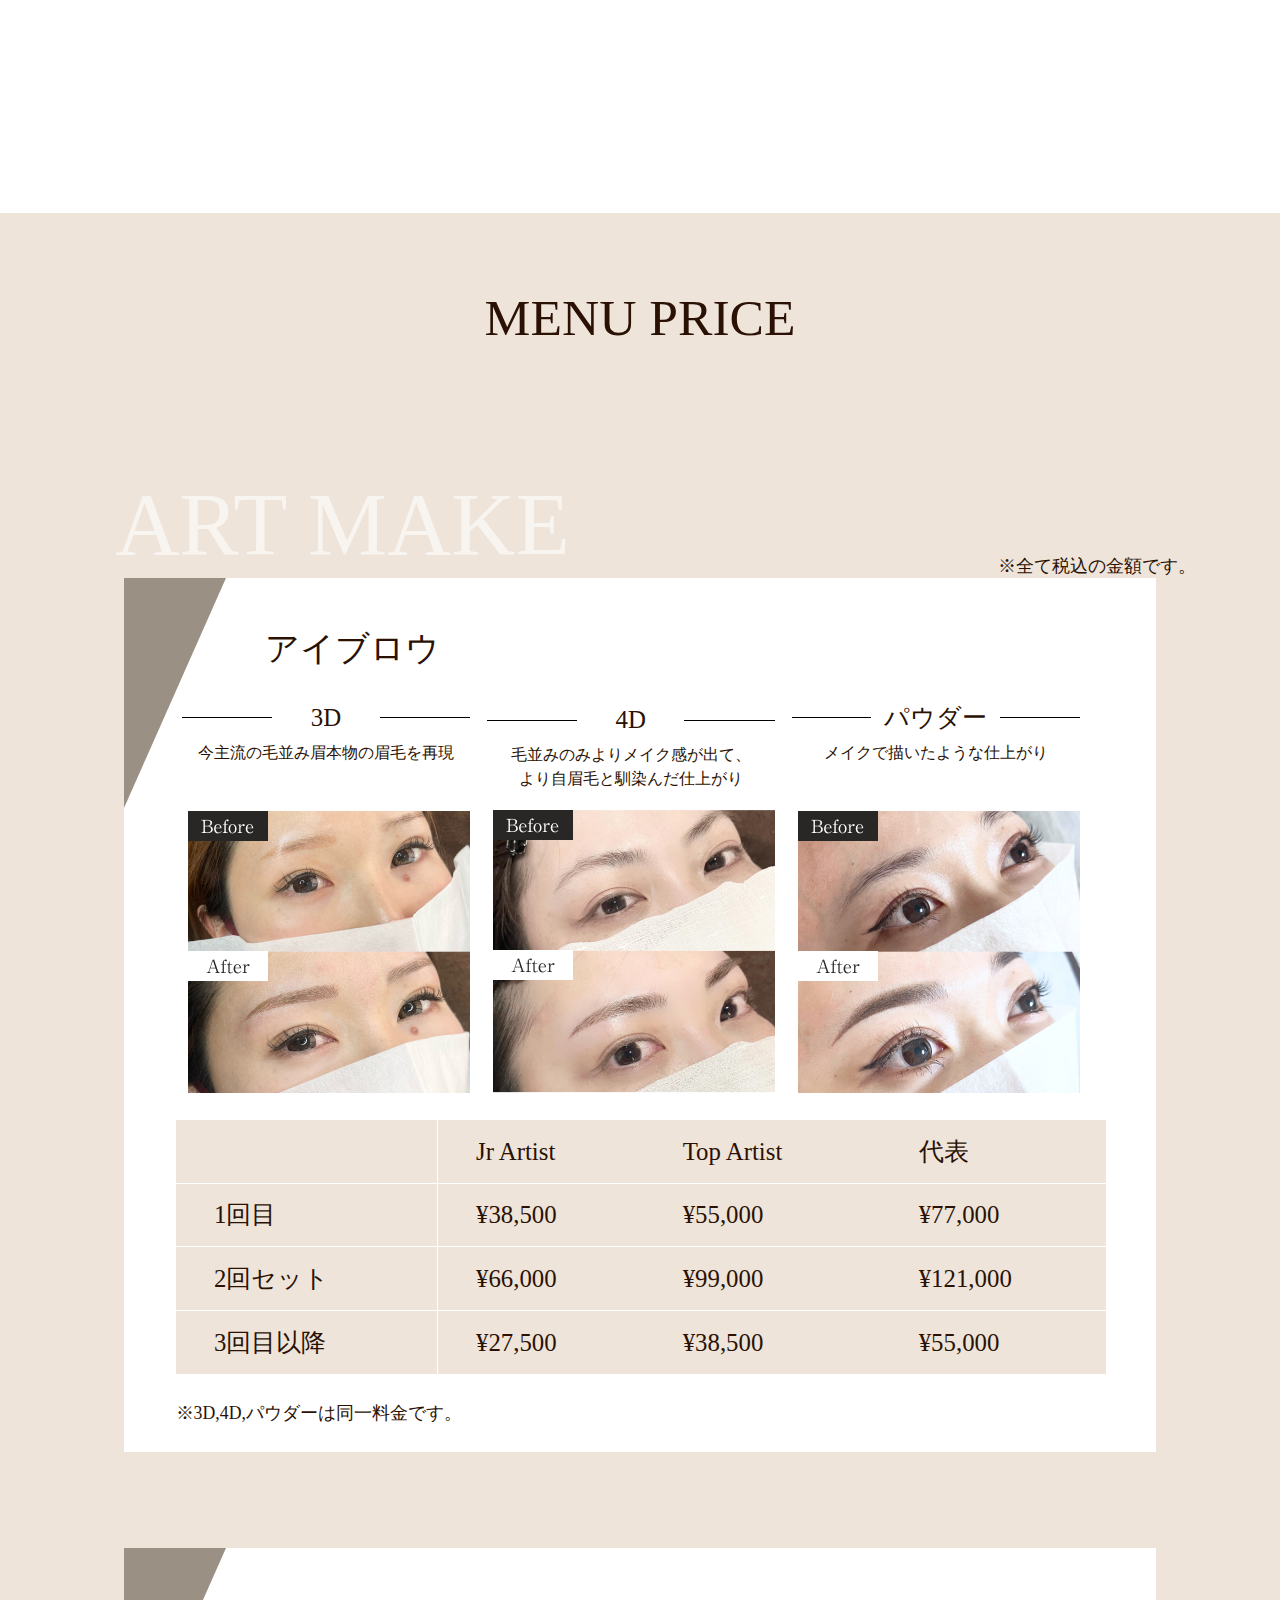
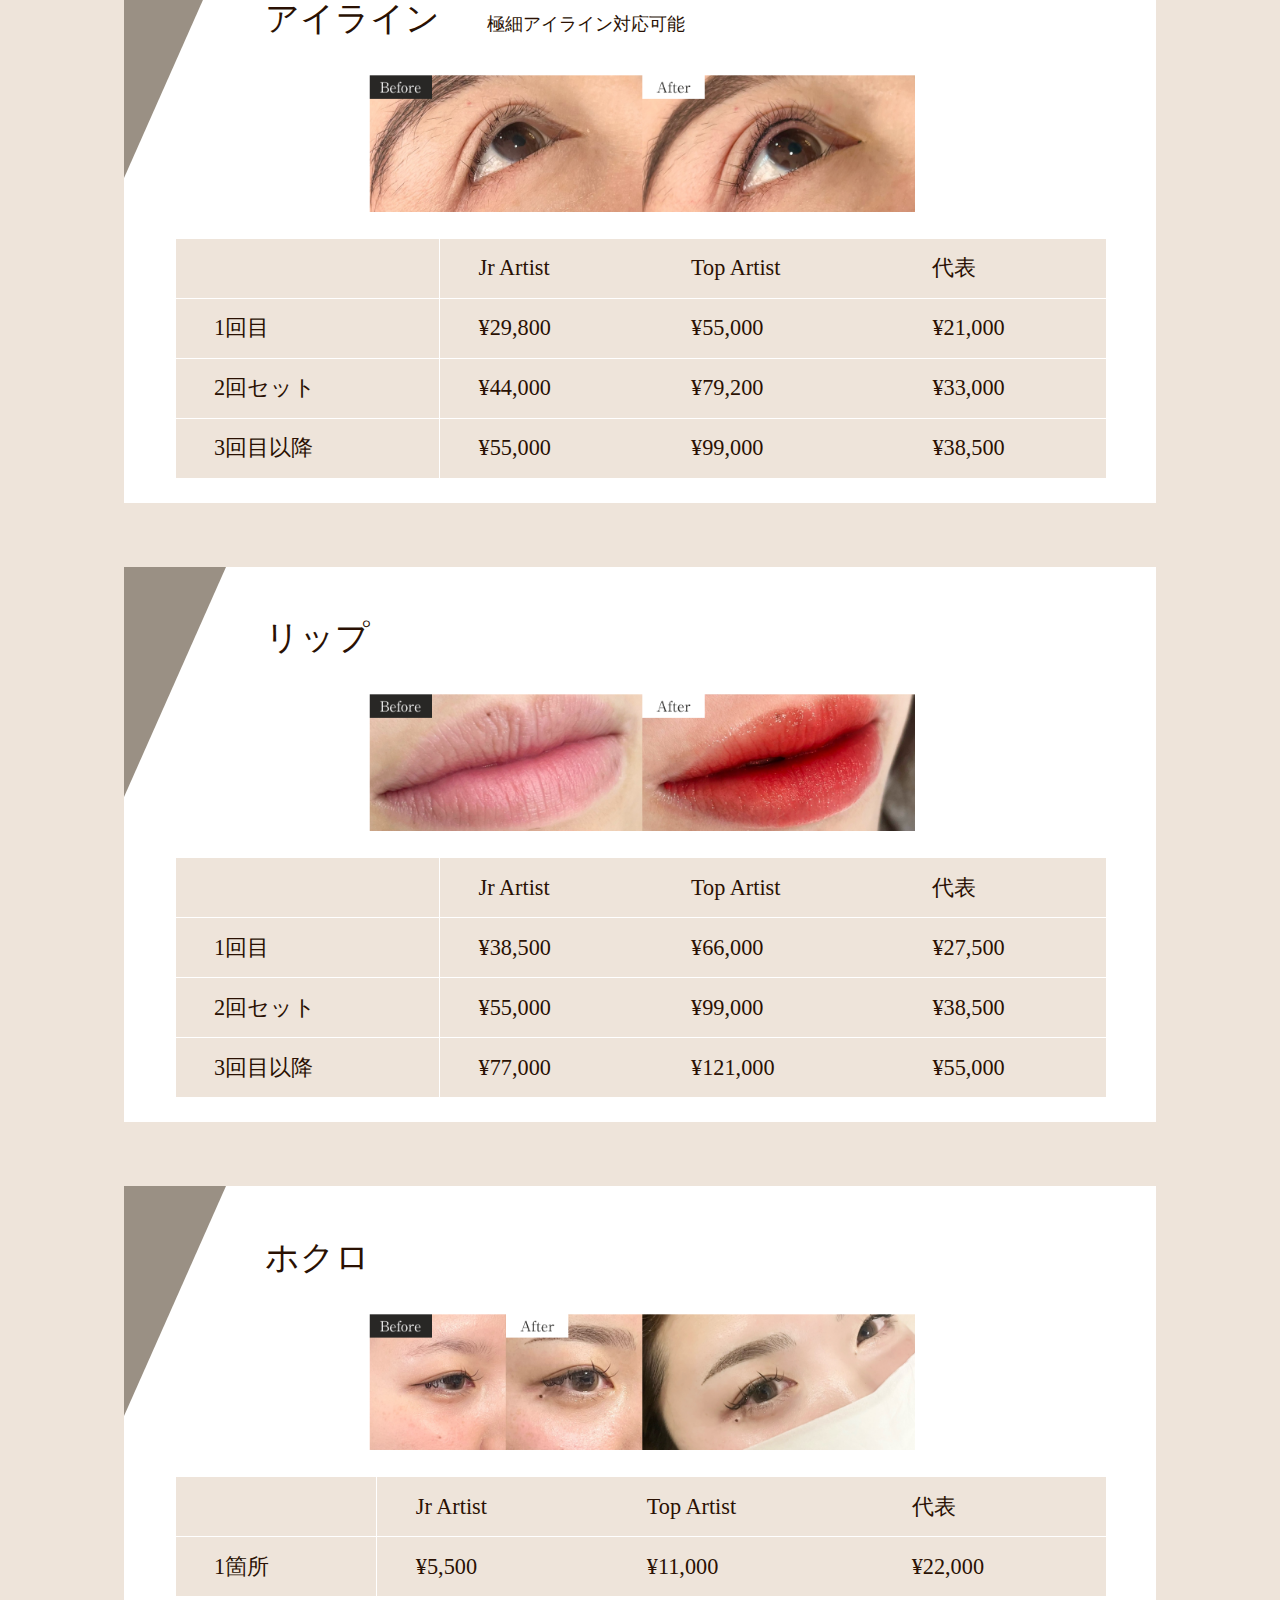
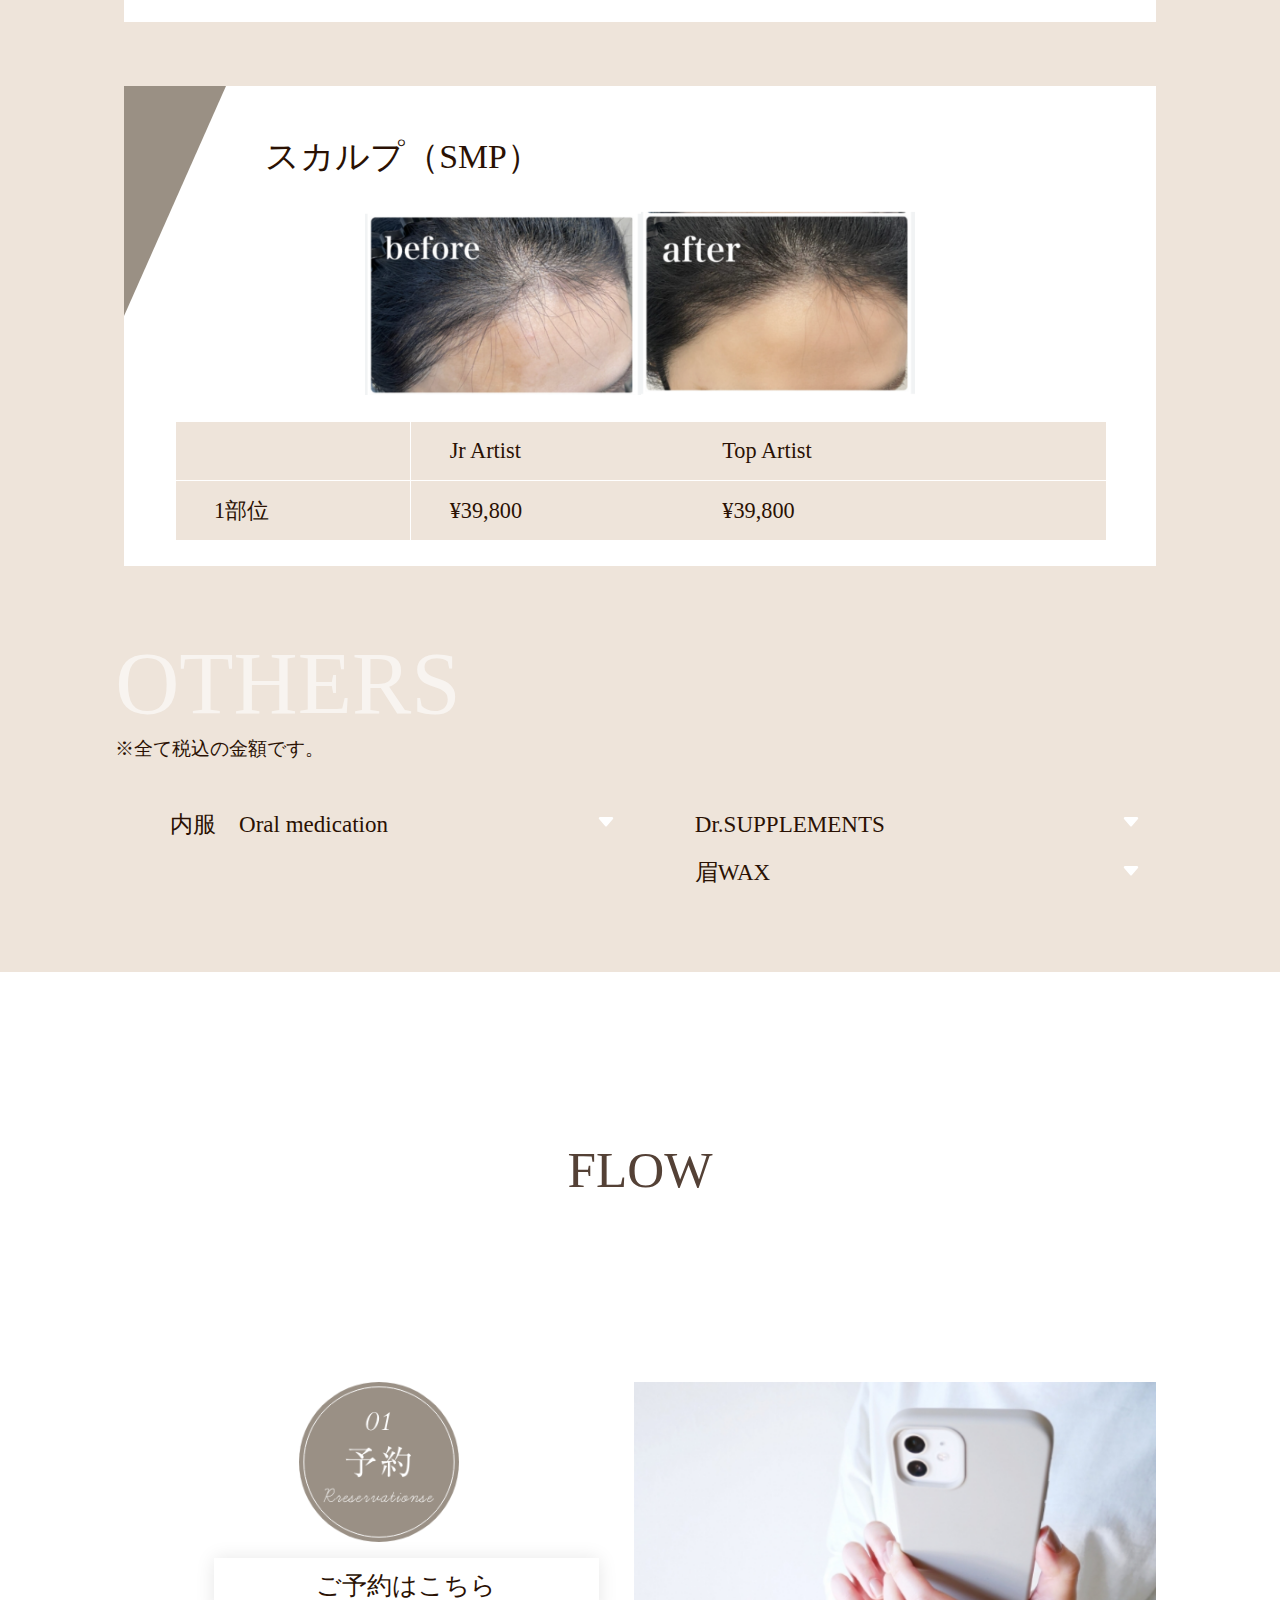
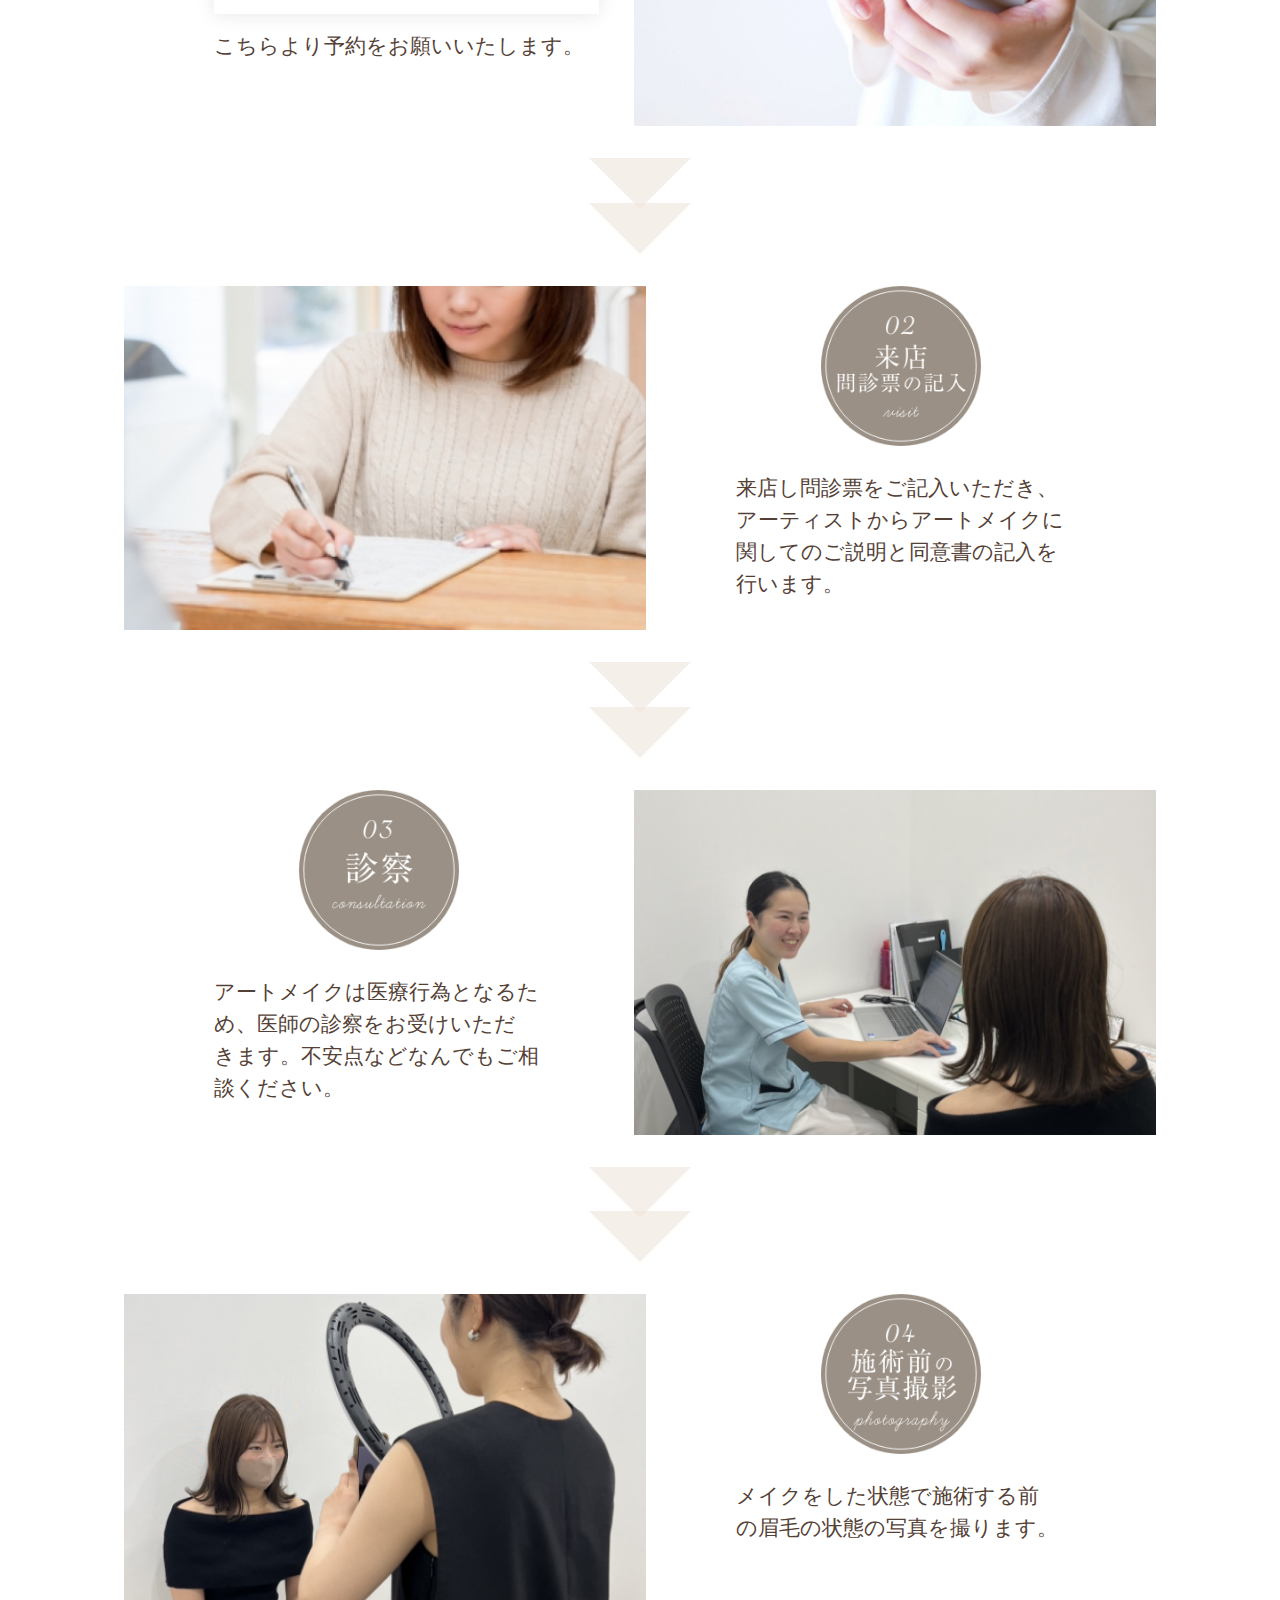
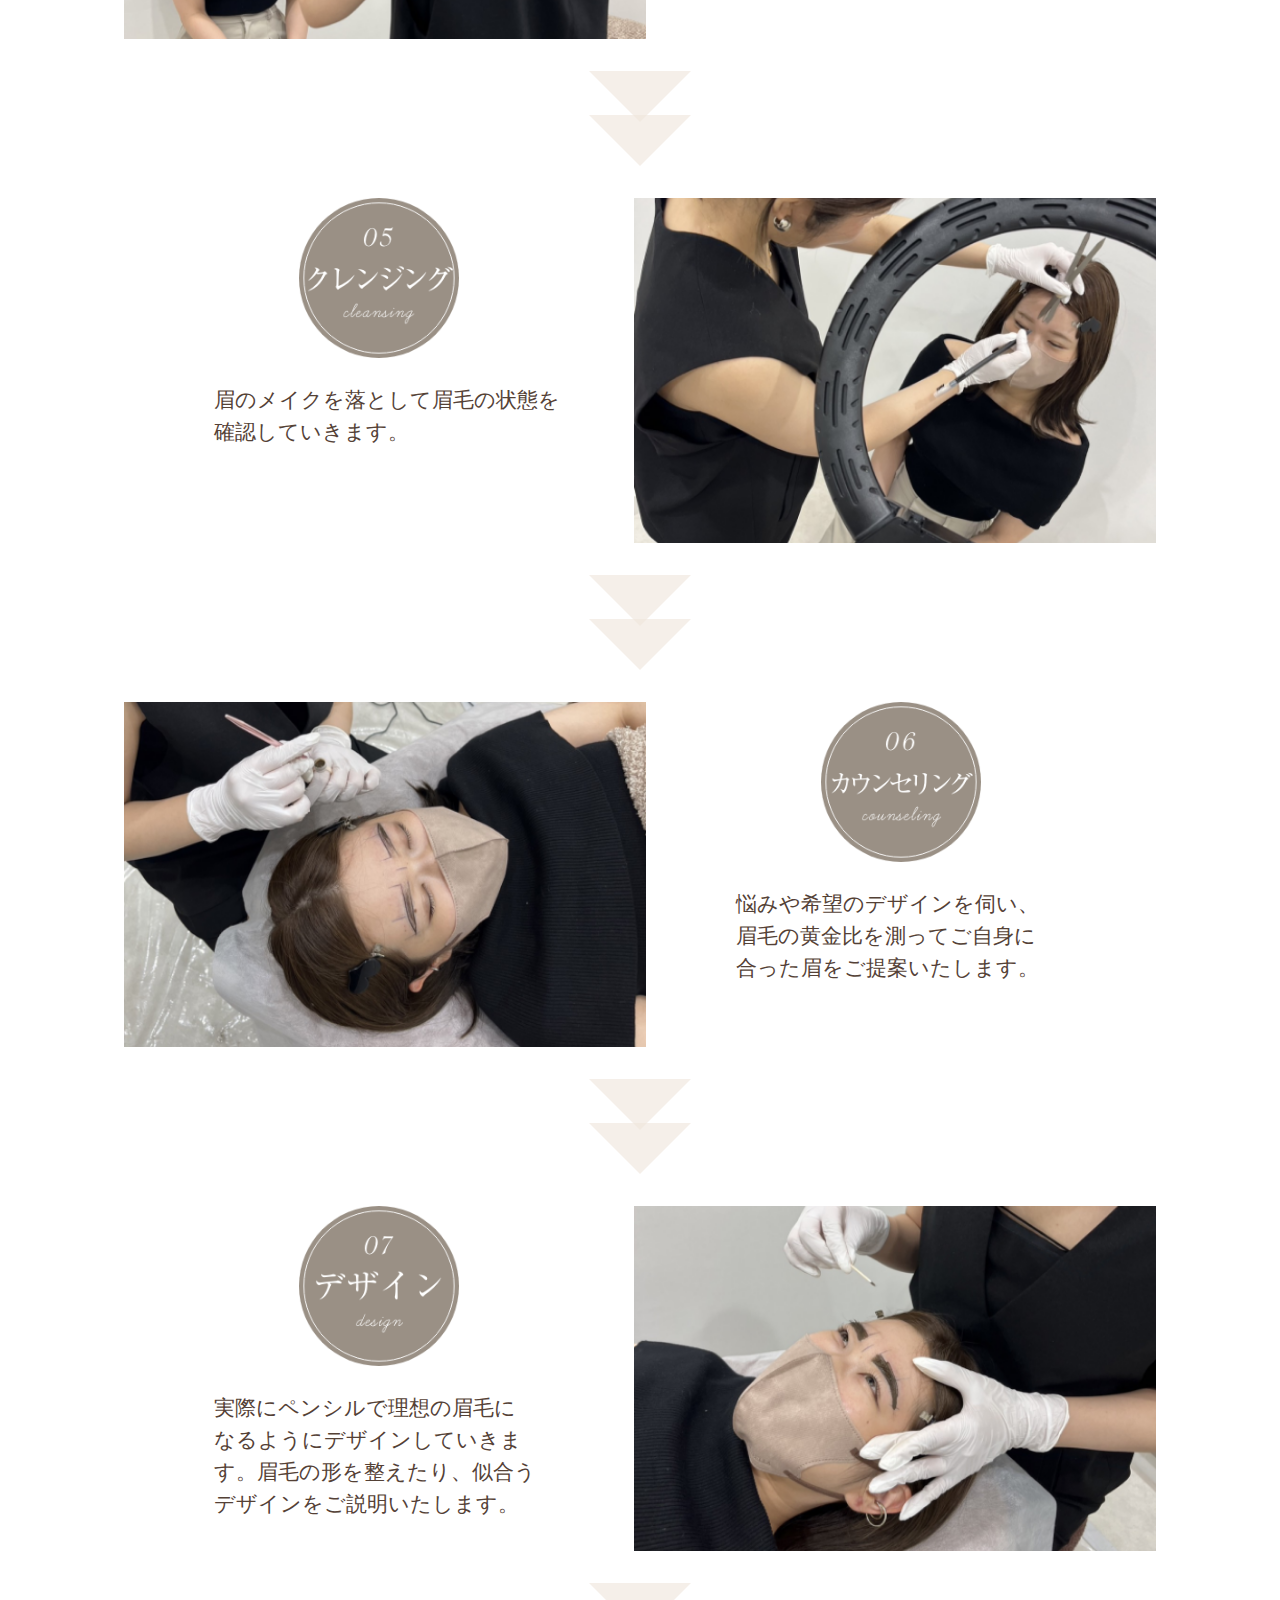
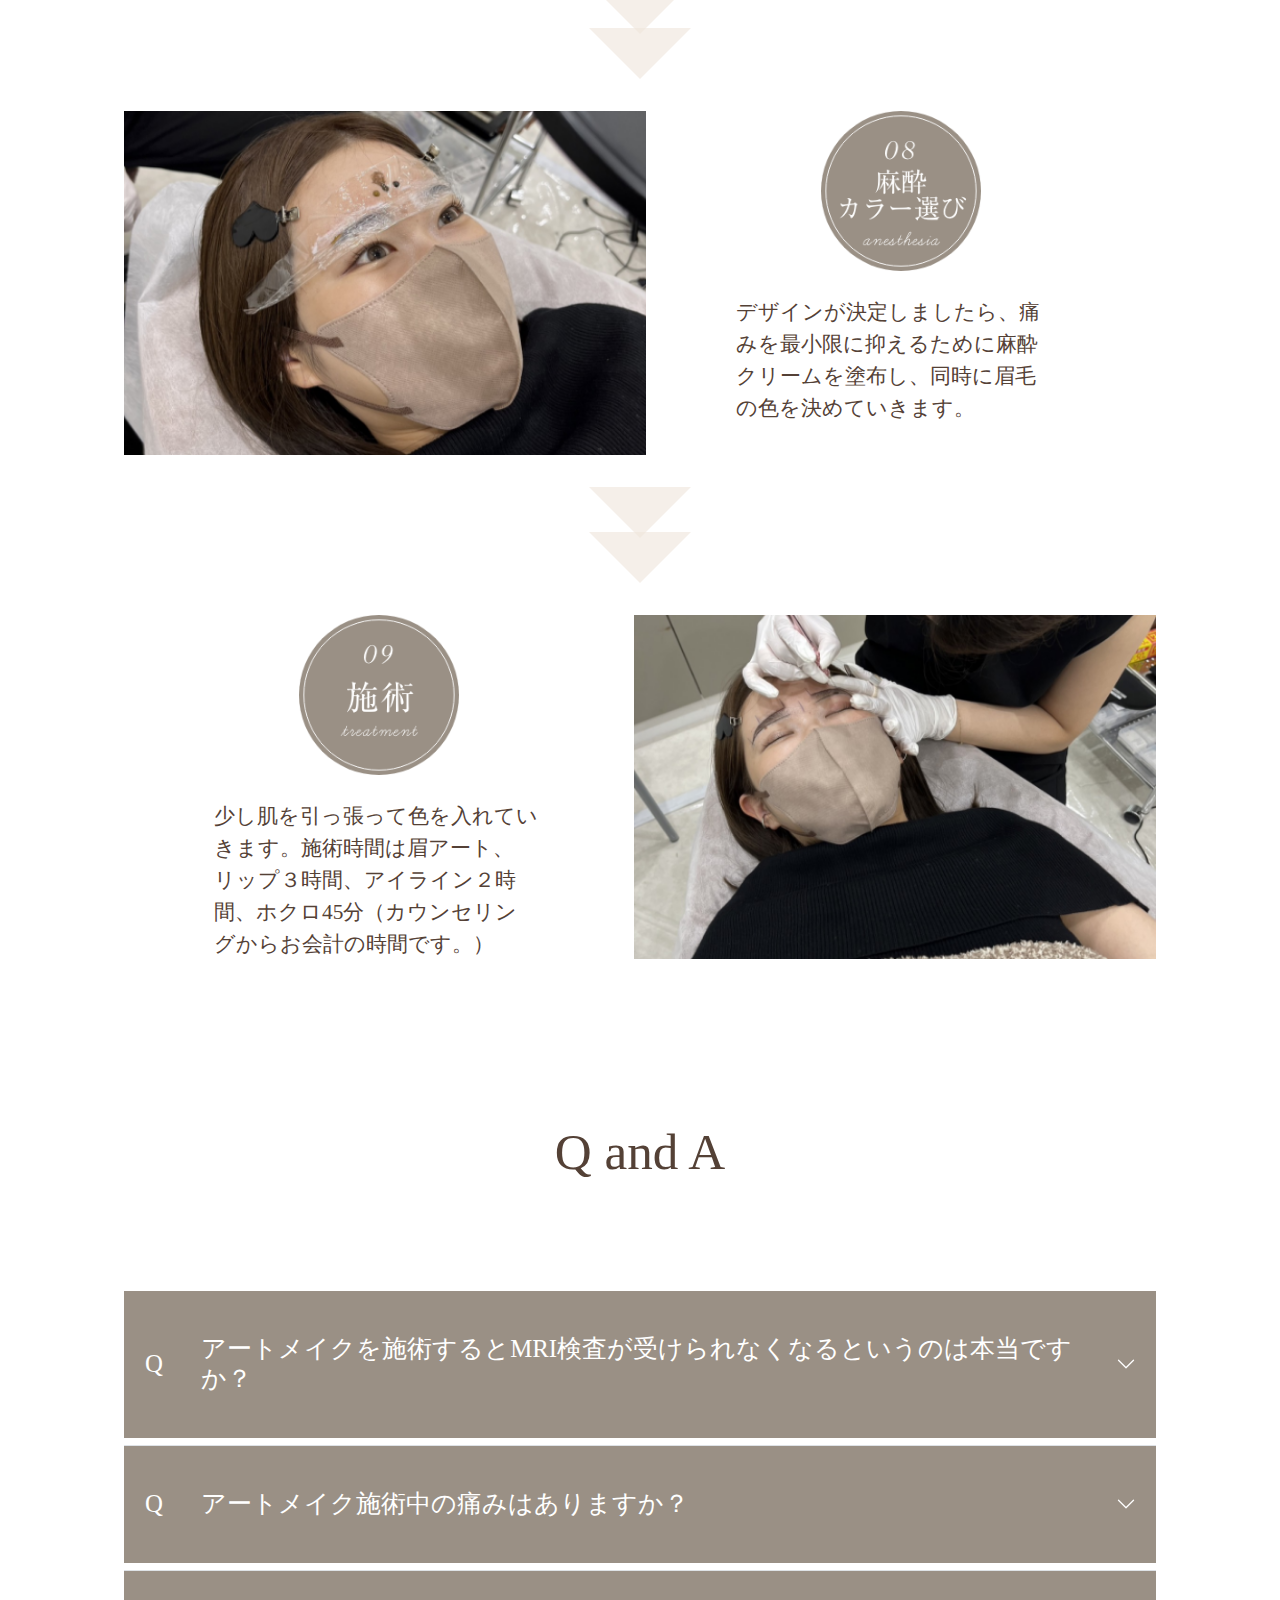
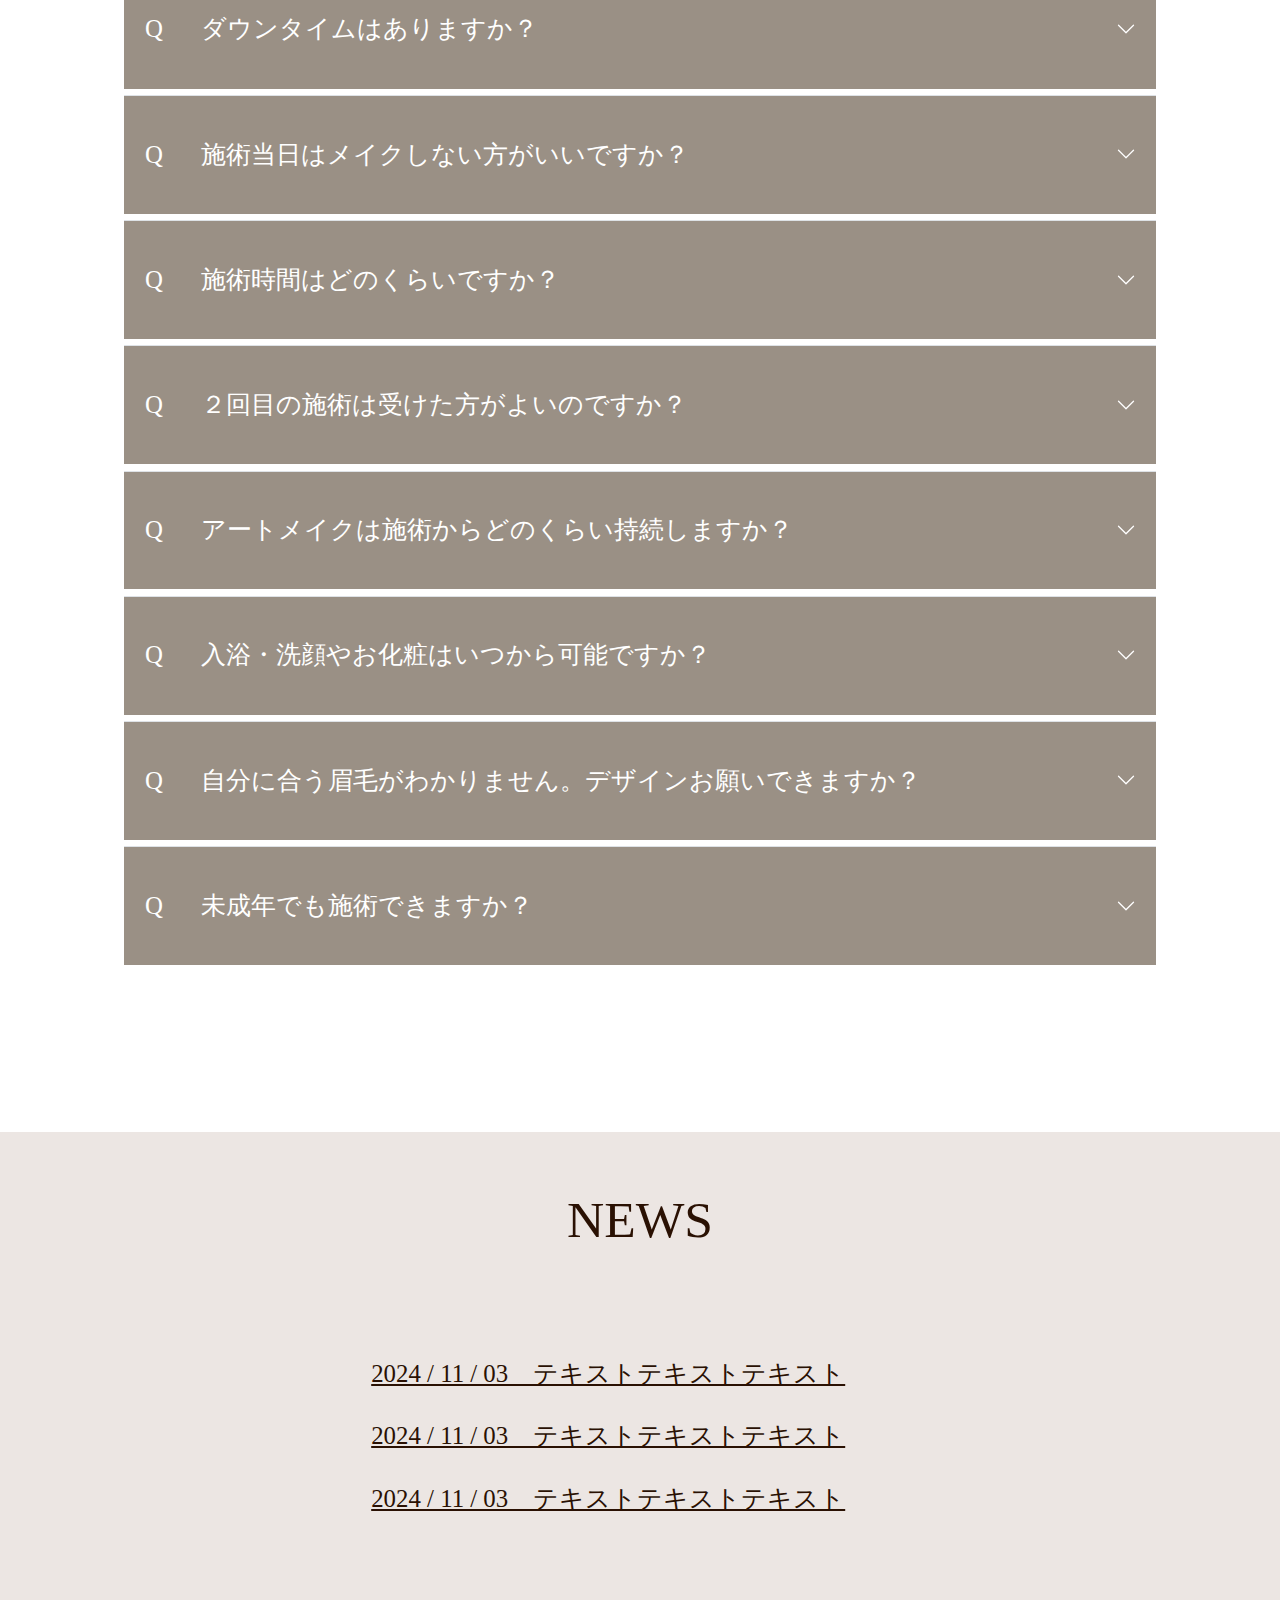
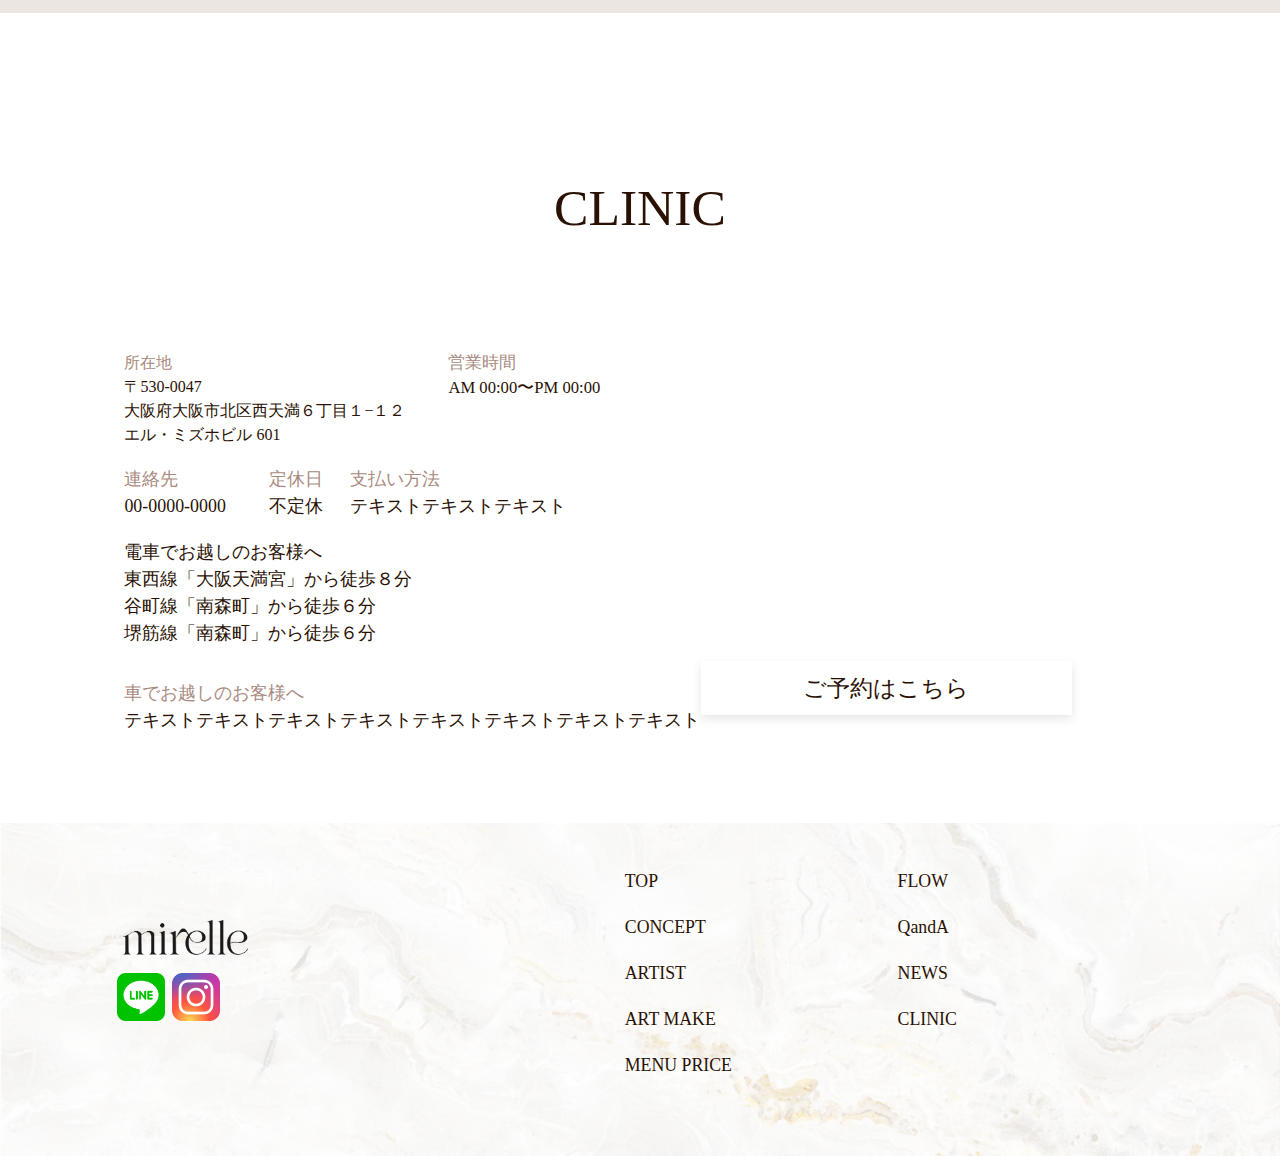
==== commit a6d91534: "20241130_修正" ====
--- a/index.html
+++ b/index.html
@@ -6,10 +6,10 @@
     <meta name="viewport" content="width=device-width, initial-scale=1.0">
     <title>mirelle</title>
     <link rel="icon" href="./img/rogo2.png" type="image/x-icon">
-    <link href="https://cdn.jsdelivr.net/npm/bootstrap@5.3.0/dist/css/bootstrap.min.css" rel="stylesheet"
+    <link href="./css/bootstrap.min.css" rel="stylesheet"
         integrity="sha384-9ndCyUaIbzAi2FUVXJi0CjmCapSmO7SnpJef0486qhLnuZ2cdeRhO02iuK6FUUVM" crossorigin="anonymous">
     <script src="./js/jquery-3.7.1.min.js"></script>
-    <script src="https://cdn.jsdelivr.net/npm/bootstrap@5.3.0/dist/js/bootstrap.bundle.min.js"
+    <script src="./js/bootstrap.bundle.min.js"
         integrity="sha384-geWF76RCwLtnZ8qwWowPQNguL3RmwHVBC9FhGdlKrxdiJJigb/j/68SIy3Te4Bkz"
         crossorigin="anonymous"></script>
     <link rel="stylesheet" href="./css/style.css">
@@ -72,7 +72,7 @@
                             </li>
                             <li class="nav-item">
                                 <a class="nav-link active YoyakuButon" aria-current="page"
-                                    href="https://www.google.com/">ご予約はこちら</a>
+                                    href="https://www.google.com/">ご予約<span>は</span>こちら</a>
                             </li>
                         </ul>
                     </div>
@@ -87,7 +87,7 @@
                 <div class=" title-messege">
                     <p class="title"><img src="./img/rogo3.png" alt="" srcset=""></p>
                     <p class="concept">本来の美しさを引き出す<br><span>医療アートメイク</span></p>
-                    <p class="button"><a href="https://www.google.com/">ご予約はこちら</a></p>
+                    <p class="button"><a href="https://www.google.com/">ご予約<span>は</span>こちら</a></p>
                 </div>
                 <div class="block-1-2">
                     <img class="img" src="./img/img_fv.png">
@@ -628,7 +628,7 @@
                             </div>
                         </div>
                     </div>
-                </div>å
+                </div>
             </div>
         </div>
         <!-- フロー -->
--- a/css/style.css
+++ b/css/style.css
@@ -76,6 +76,10 @@
   text-align: center;
   font-size: 1em;
   width: 37%;
+  box-shadow: -3px 4px 8px rgba(0, 0, 0, 0.25);
+}
+header .offcanvas .title-yoyaku .YoyakuButon > span {
+  font-size: 0.9em;
 }
 header .header-hight {
   height: 4.96em;
@@ -106,7 +110,7 @@
 }
 
 main {
-  margin-top: 5vw;
+  margin-top: 4.7em;
 }
 main .block-1 .block-1-1 {
   margin-top: -1em;
@@ -123,40 +127,47 @@
 }
 main .block-1 .block-1-1 p.title {
   font-size: 8vw;
-  margin-left: 9.72vw;
+  margin-left: 14.58vw;
   color: #333333;
   font-family: "optima";
+  position: absolute;
+  margin-top: 4vw;
 }
 main .block-1 .block-1-1 p.title > img {
-  width: 20vw;
+  width: 15.83vw;
 }
 main .block-1 .block-1-1 p.concept {
-  font-size: 1.94vw;
-  margin-left: 9.72vw;
-  color: #2A1103;
+  font-size: 2.22vw;
+  margin-left: 14.58vw;
+  color: #2A1103;
+  margin-top: 14vw;
 }
 main .block-1 .block-1-1 p.concept > span {
   font-size: 2.64vw;
 }
 main .block-1 .block-1-1 p.button {
+  box-shadow: -3px 4px 8px rgba(0, 0, 0, 0.25);
   background: #fff;
   width: 16vw;
-  padding: 1.2vw;
-  margin-left: 9.72vw;
-  margin-top: 3vw;
+  padding: 0.5vw;
+  margin-left: 14.58vw;
+  text-align: center;
 }
 main .block-1 .block-1-1 p.button a {
   text-decoration: none;
   color: #2A1103;
-  font-size: 1.94vw;
+  font-size: 1.9vw;
+}
+main .block-1 .block-1-1 p.button a > span {
+  font-size: 1.75vw;
 }
 main .block-1 .block-1-1 .block-1-2 {
   width: 32.3vw;
-  margin-left: 21.28vw;
+  margin-left: 17.28vw;
 }
 main .block-1 .block-1-1 .block-1-2 > img {
   display: block;
-  width: 100%;
+  width: 117%;
 }
 main .block-2 {
   margin-top: 3.65vw;
@@ -529,9 +540,12 @@
   padding-bottom: 0;
   padding-top: 0;
 }
+main .block-7-others-menu-medication > .accordion > .accordion-item > .accordion-header > .accordion-button::after {
+  background-image: url("../svg/money_icon.svg");
+}
 main .block-7-others-menu-medication > .accordion > .accordion-item > .accordion-header > .accordion-button:not(.collapsed) {
   color: #2A1103;
-  background-color: #FFF;
+  background-color: #EEE4DA;
 }
 main .block-7-others-menu-medication > .accordion > .accordion-item > .accordion-collapse {
   padding-bottom: 2vw;
@@ -667,10 +681,13 @@
 }
 main .block-9 .accordion-body {
   color: #544136;
+  border: 2px solid #9A9085;
+  margin-bottom: 0.5vw;
 }
 main .block-9 .accordion-button > span {
   padding-right: 2vw;
   margin-left: -3.4vw;
+  margin-right: 1vw;
 }
 main .block-9 .accordion-body > span {
   position: absolute;
@@ -686,7 +703,15 @@
   background-color: #9A9085;
 }
 main .block-9 .accordion-header {
-  margin-bottom: 0.2vw;
+  margin-bottom: 0.5vw;
+}
+main .block-9 .accordion-button {
+  border-bottom: 1px solid #9A9085;
+  padding-top: 3.4vw;
+  padding-bottom: 3.4vw;
+}
+main .block-9 .accordion-button::after {
+  background-image: url("../svg/QandAicon.svg");
 }
 main .block-10 {
   padding-bottom: 5.49vw;
@@ -867,13 +892,14 @@
   width: 19vw;
 }
 .footter-block-block2-lick1-p {
-  margin-bottom: 2vw;
+  margin-bottom: 0.9vw;
   font-family: "optima";
 }
 .footter-block-block2-lick1-p > a {
   text-decoration: none;
   color: #2A1103;
   font-family: "optima";
+  font-size: 1.39vw;
 }
 .footter-block-block2-lick2 {
   display: inline-block;
@@ -983,14 +1009,14 @@
   margin-left: 1vw;
 }
 .ARTMAKE-row-block-artist-block-title {
-  font-size: 1.94vw;
+  font-size: 1.84vw;
   text-align: center;
   position: relative;
 }
 .ARTMAKE-row-block-artist-block-title::after {
   content: "";
   position: absolute;
-  bottom: 1vw;
+  bottom: 0;
   left: 0;
   width: 100%;
   height: 2px;
@@ -1003,6 +1029,7 @@
   width: 7vw;
   font-size: 1.25vw;
   font-family: "optima";
+  margin-left: 2vw;
 }
 .ARTMAKE-row-block-artist-block-data-name {
   width: 9.3vw;
@@ -1026,10 +1053,10 @@
 }
 .ARTMAKE-row-block-artist-block-sait-money {
   background: #EEE4DA;
-  width: 8.06vw;
+  width: 7.36vw;
 }
 .ARTMAKE-row-block-artist-block-sait-reservation {
   background-color: #DAEEDD;
-  width: 11.67vw;
+  width: 7.36vw;
   margin-left: 0.5vw;
 }/*# sourceMappingURL=style.css.map */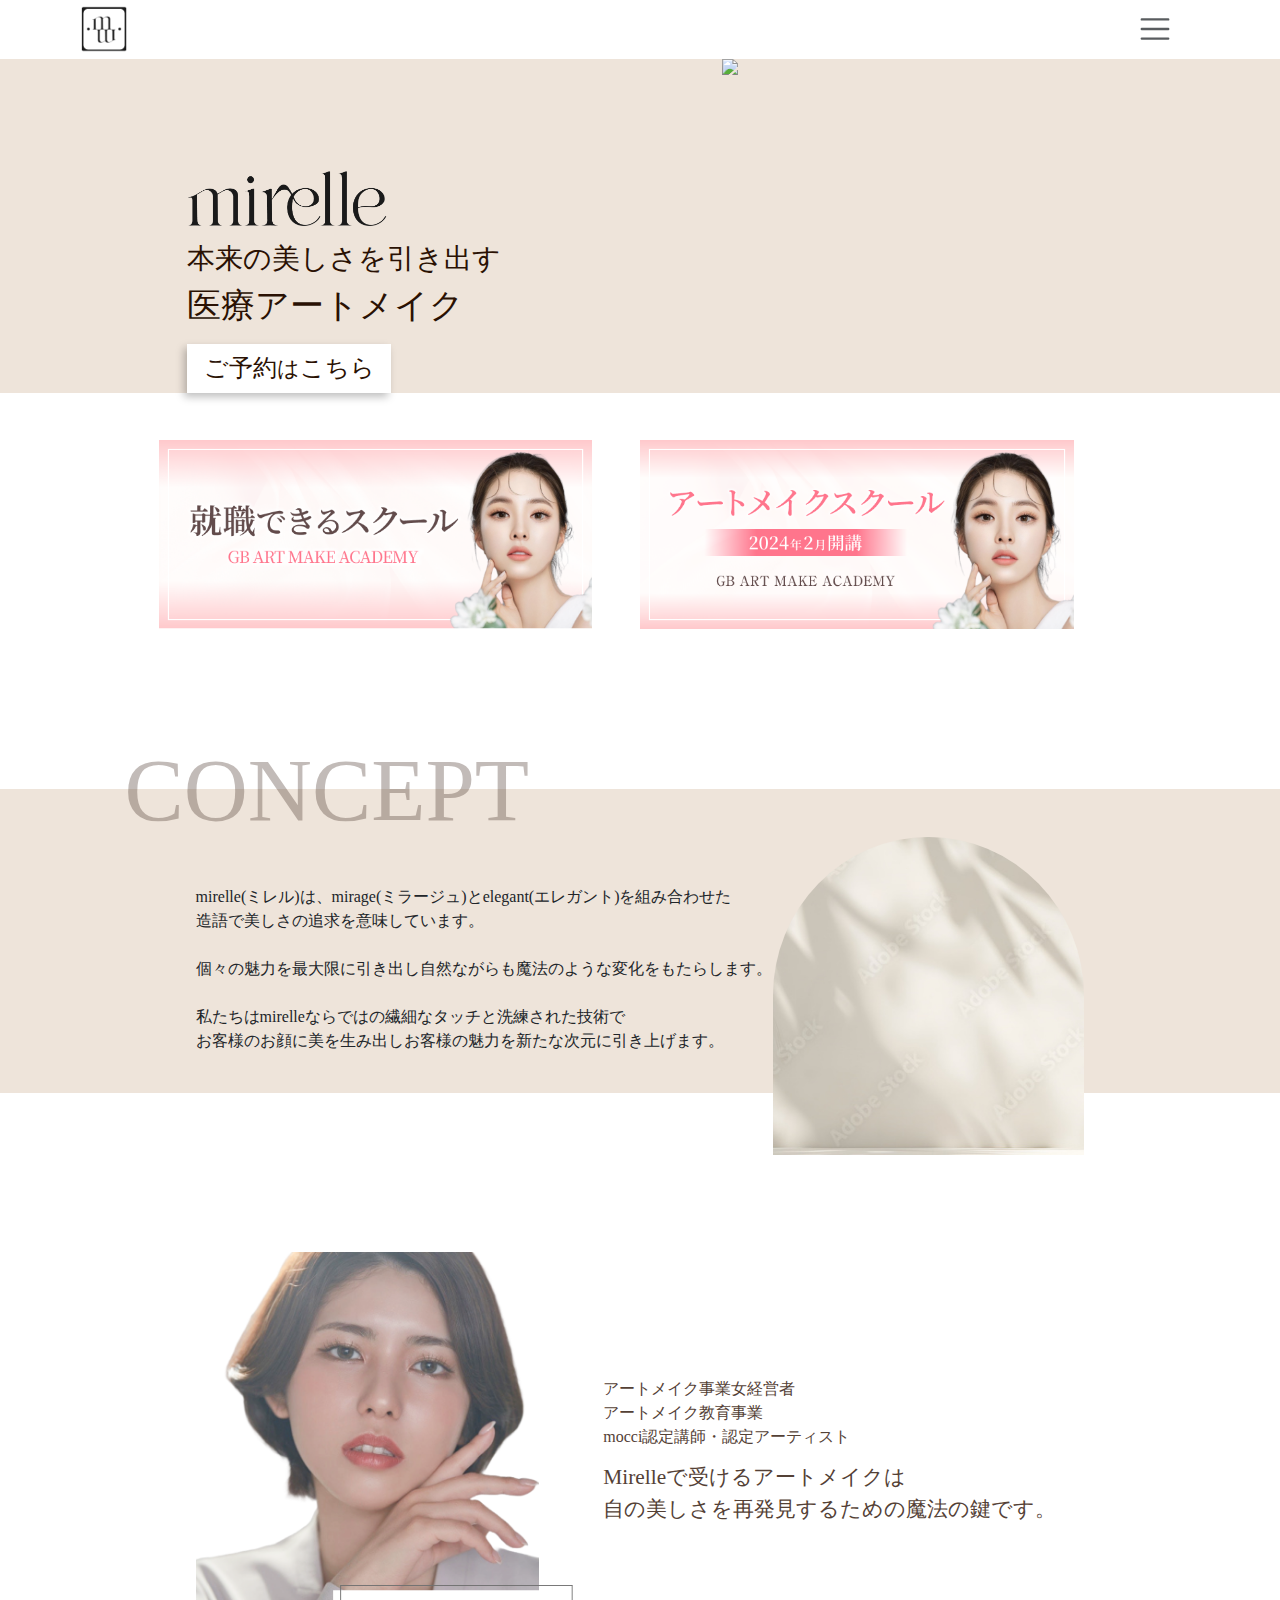
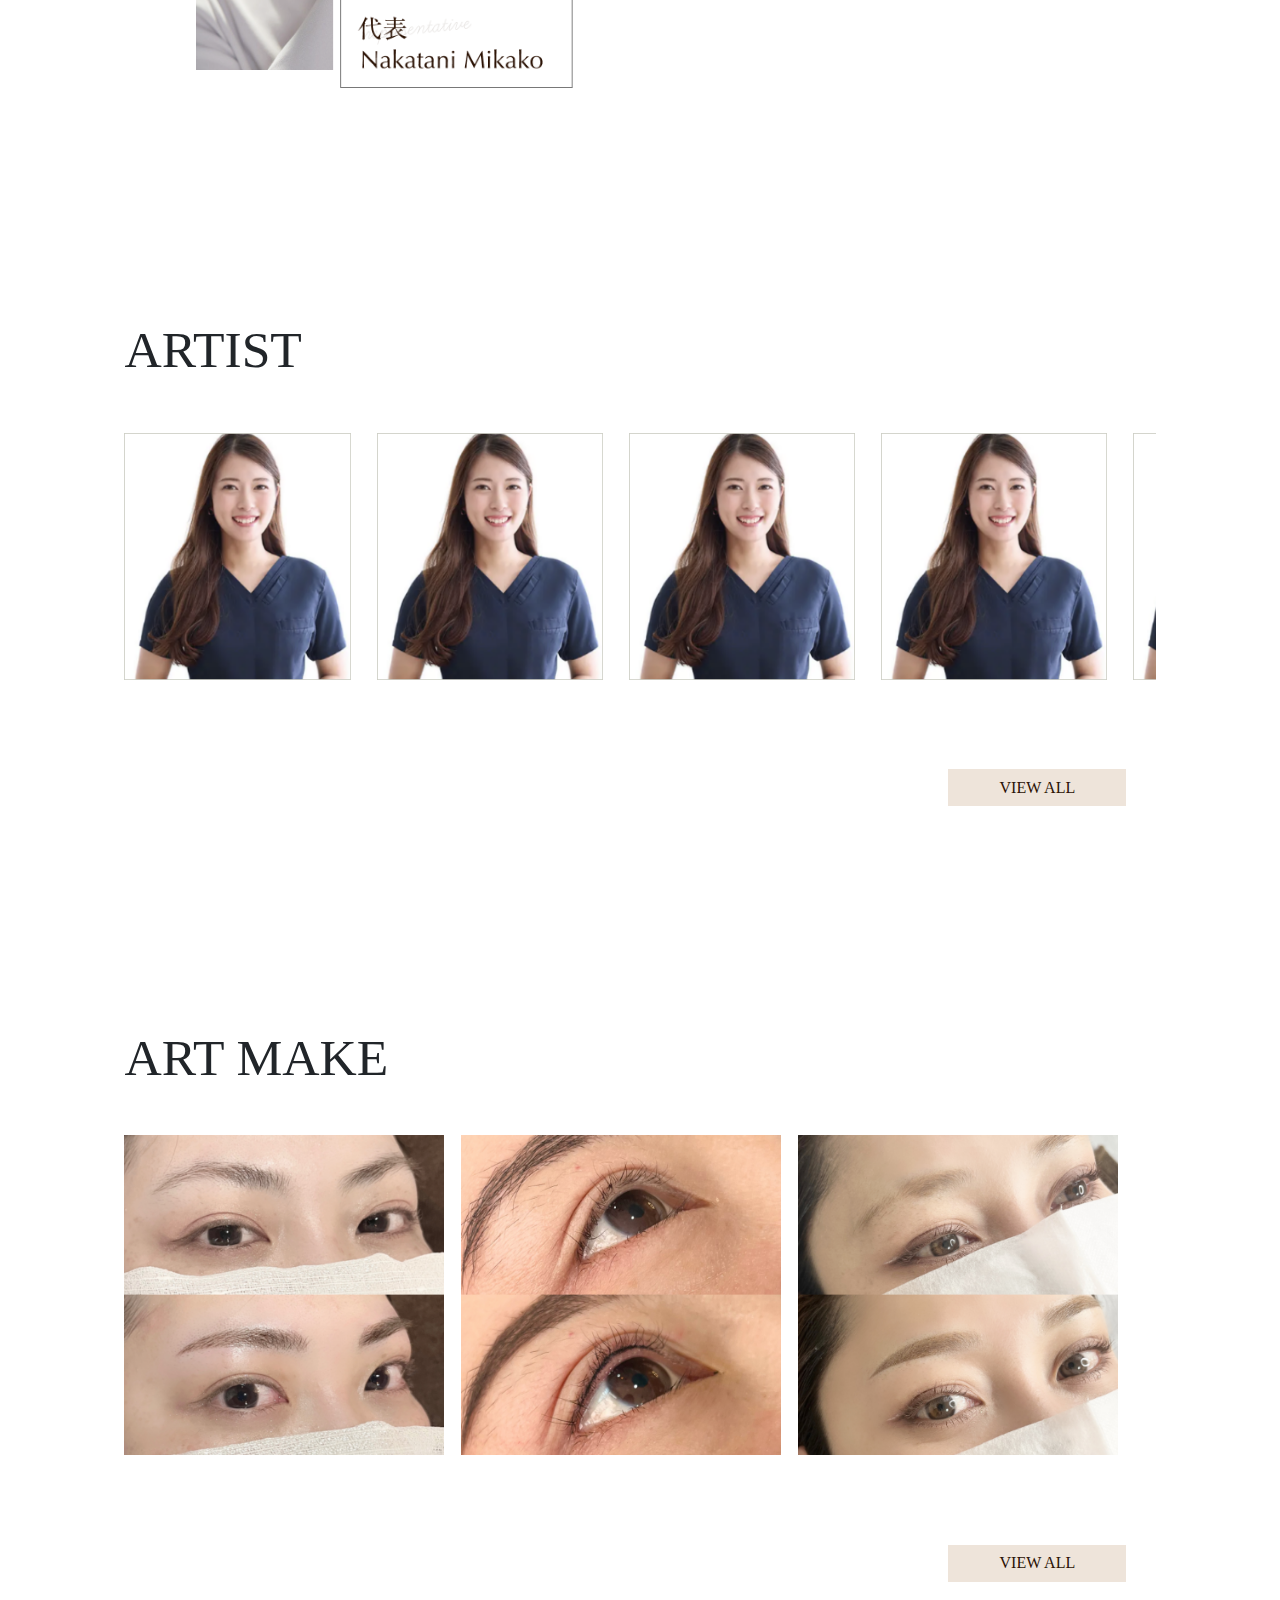
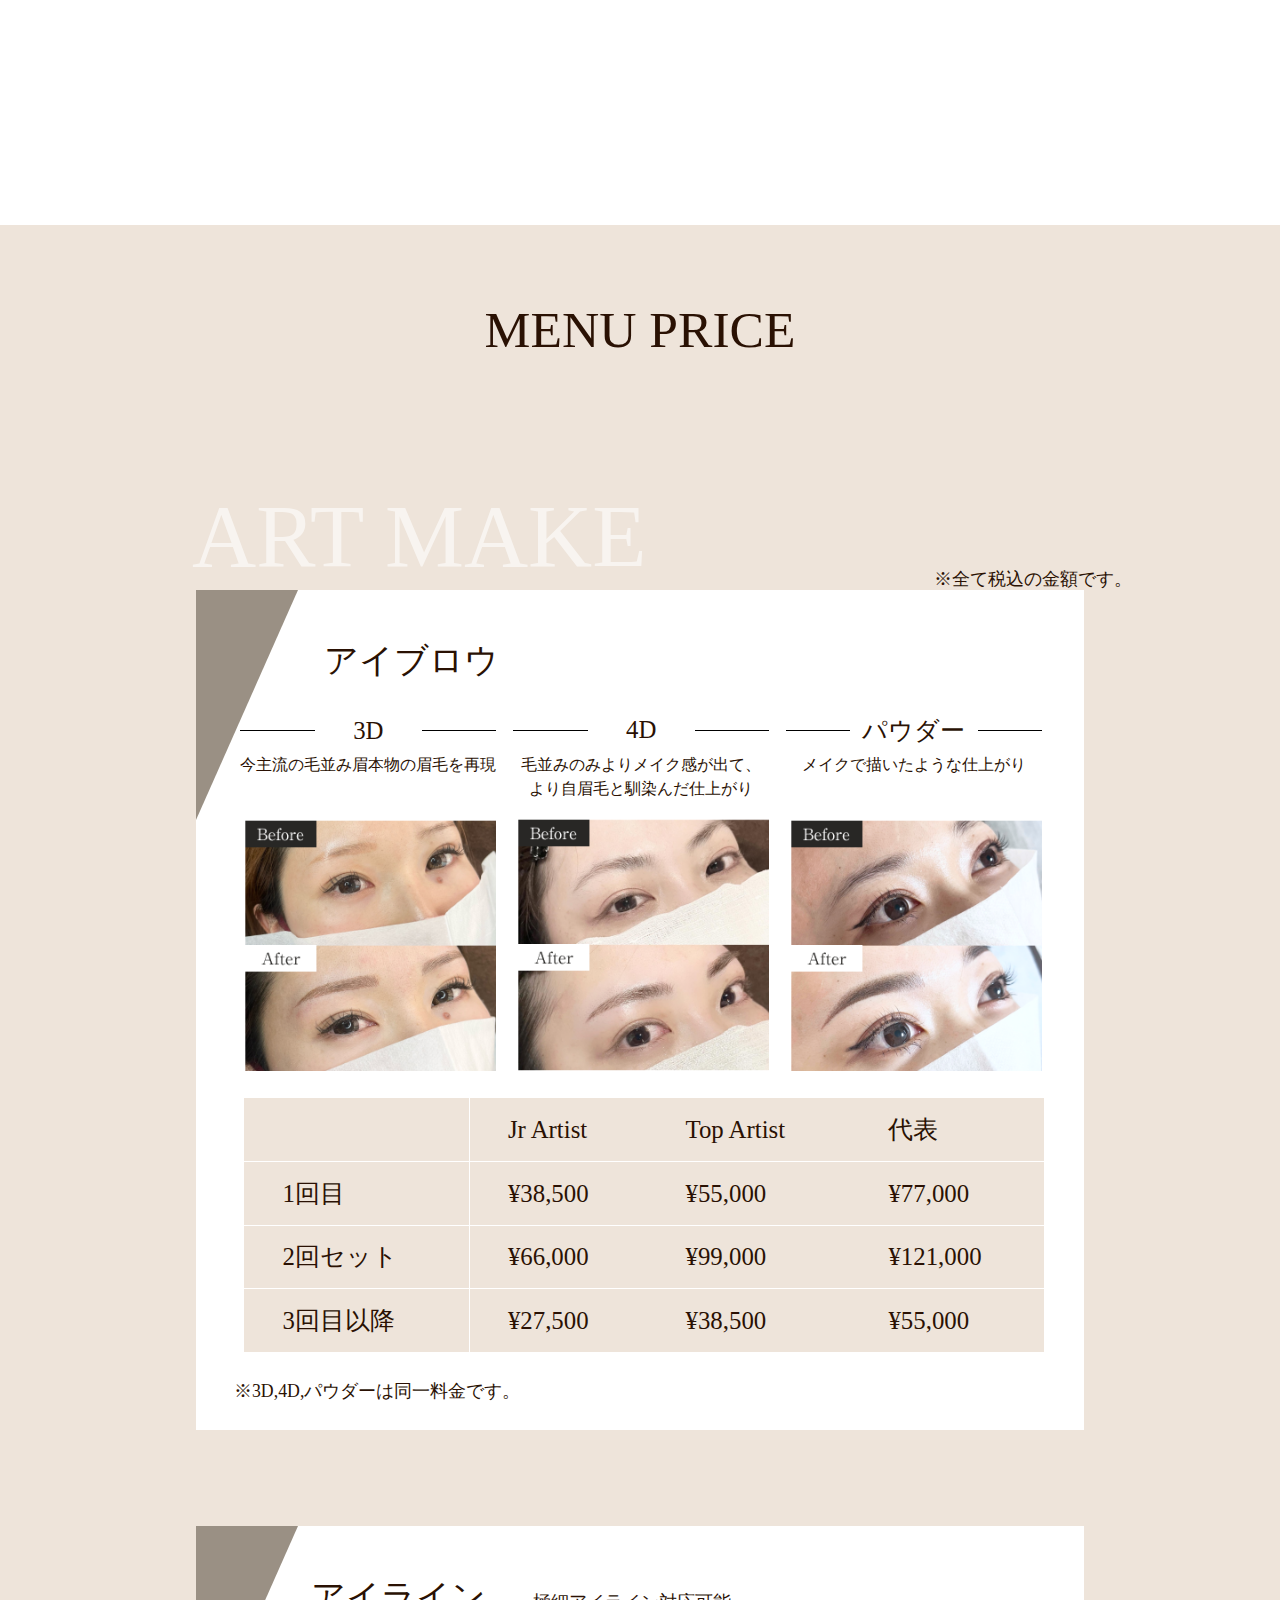
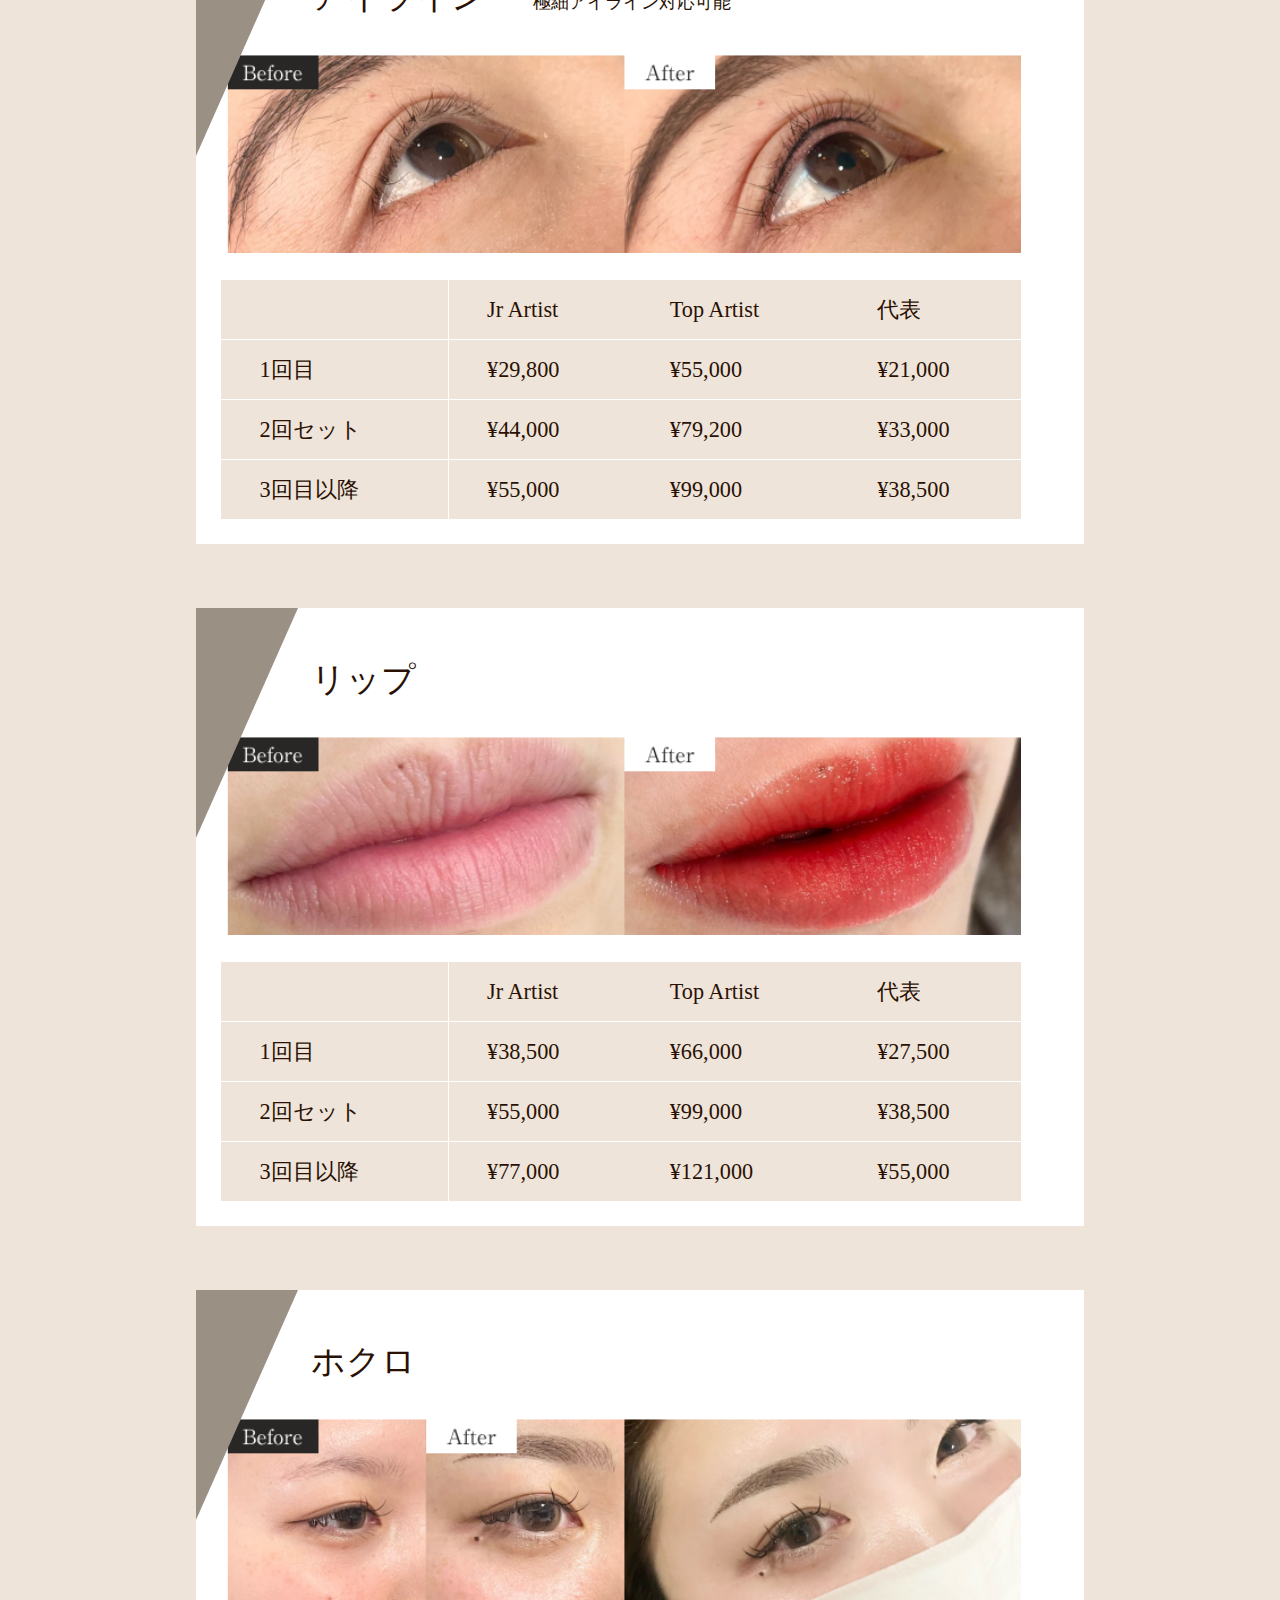
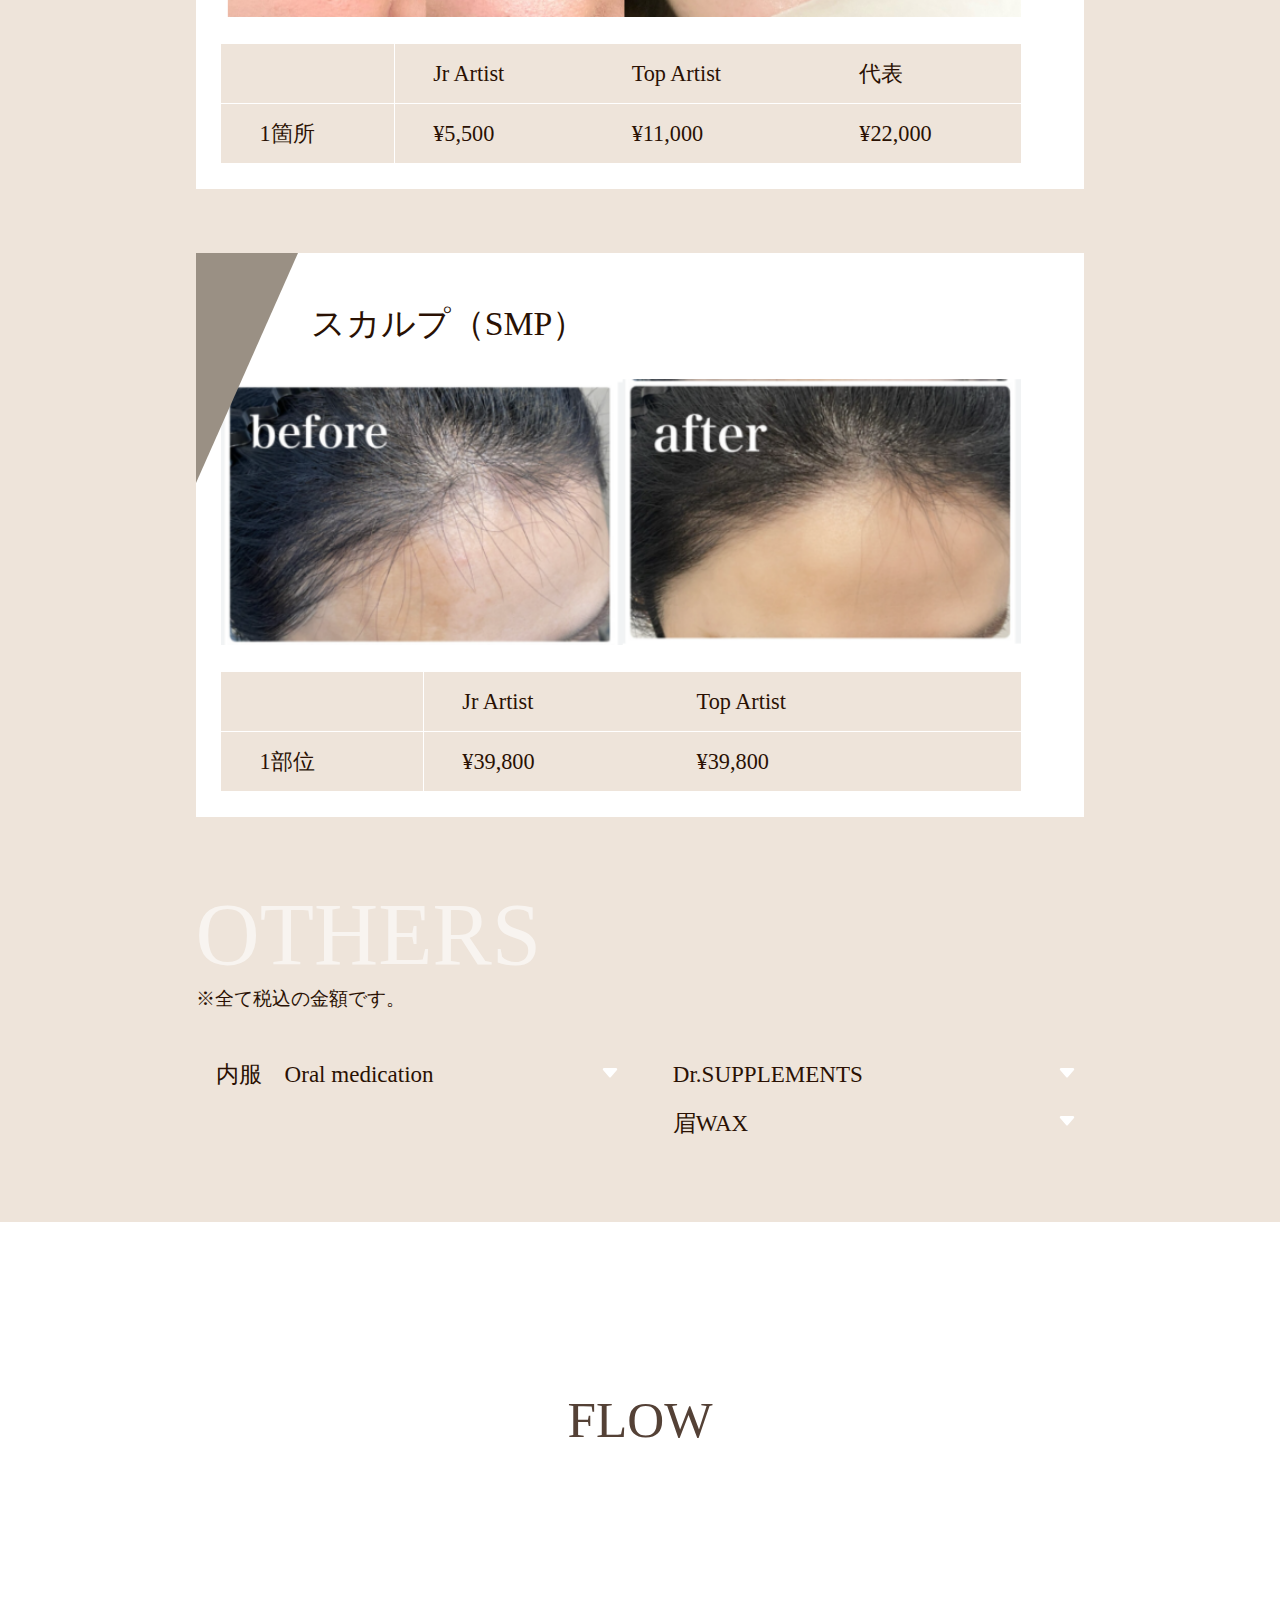
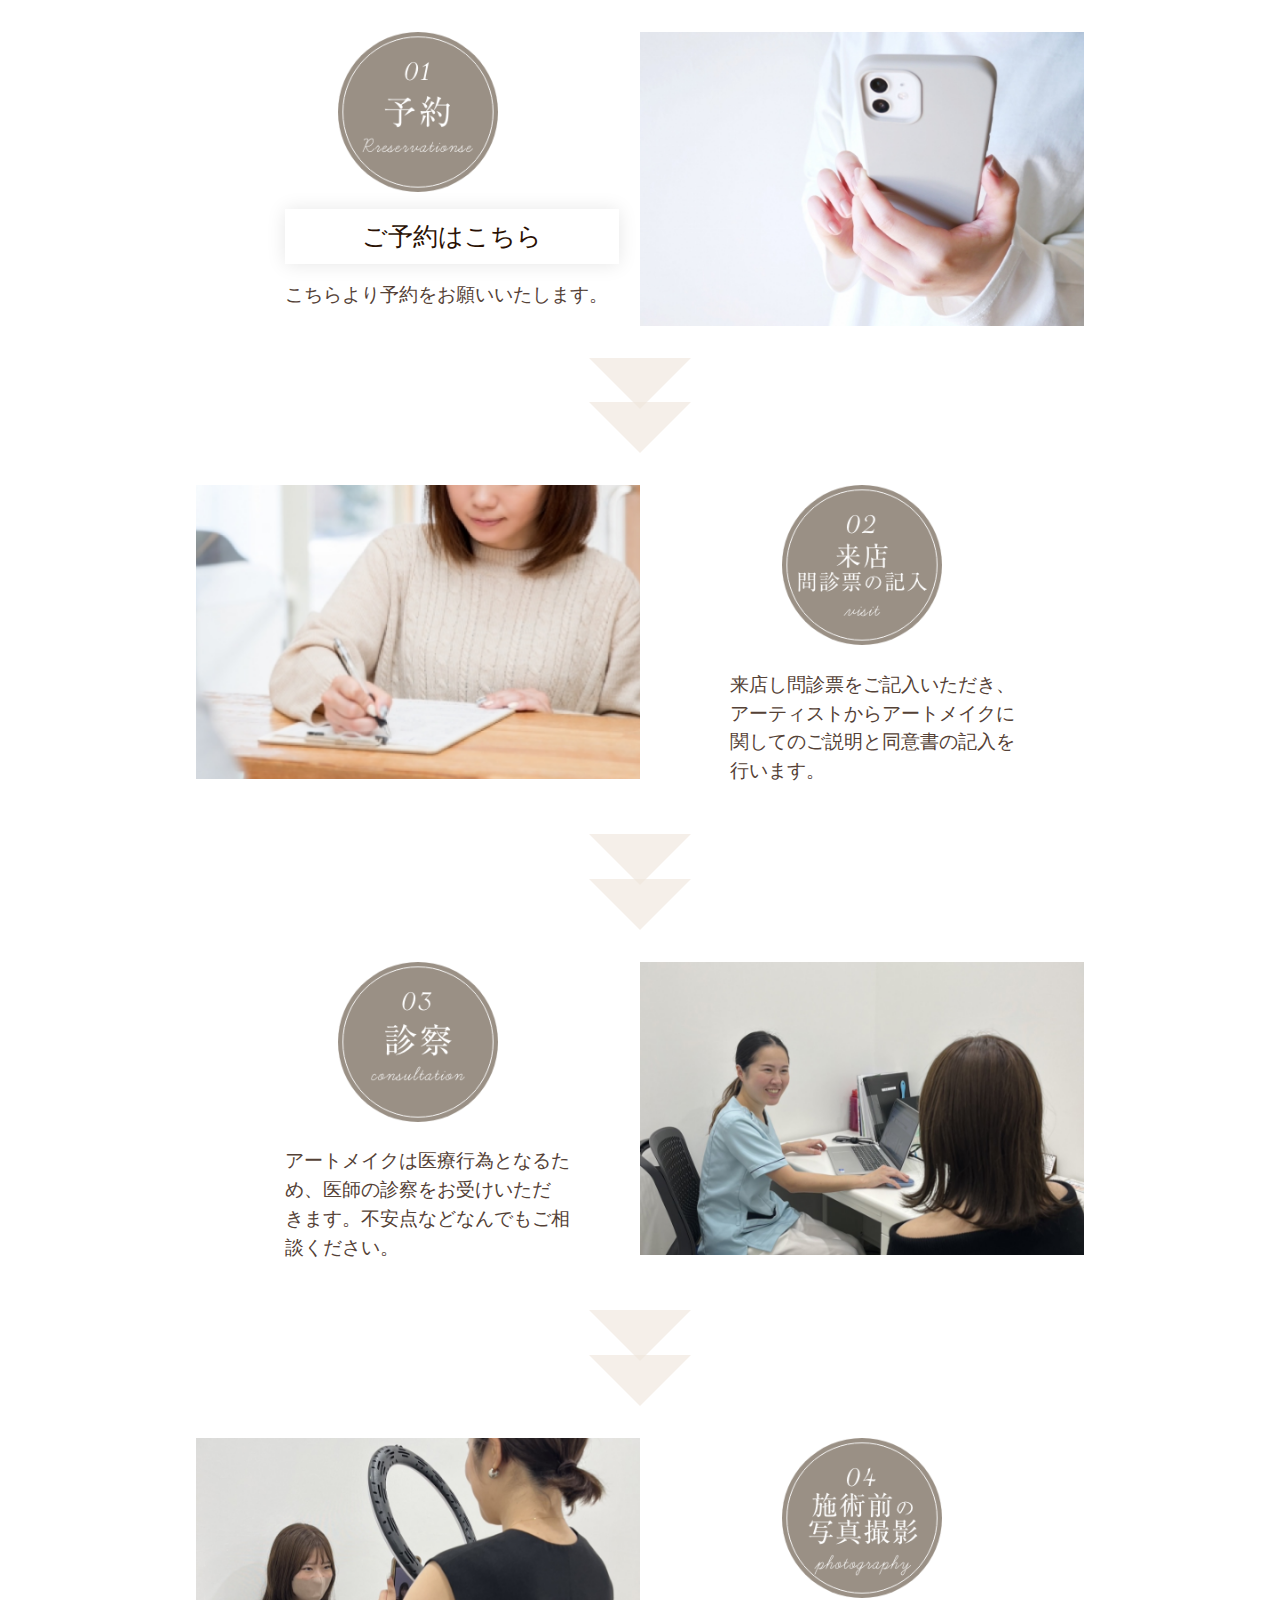
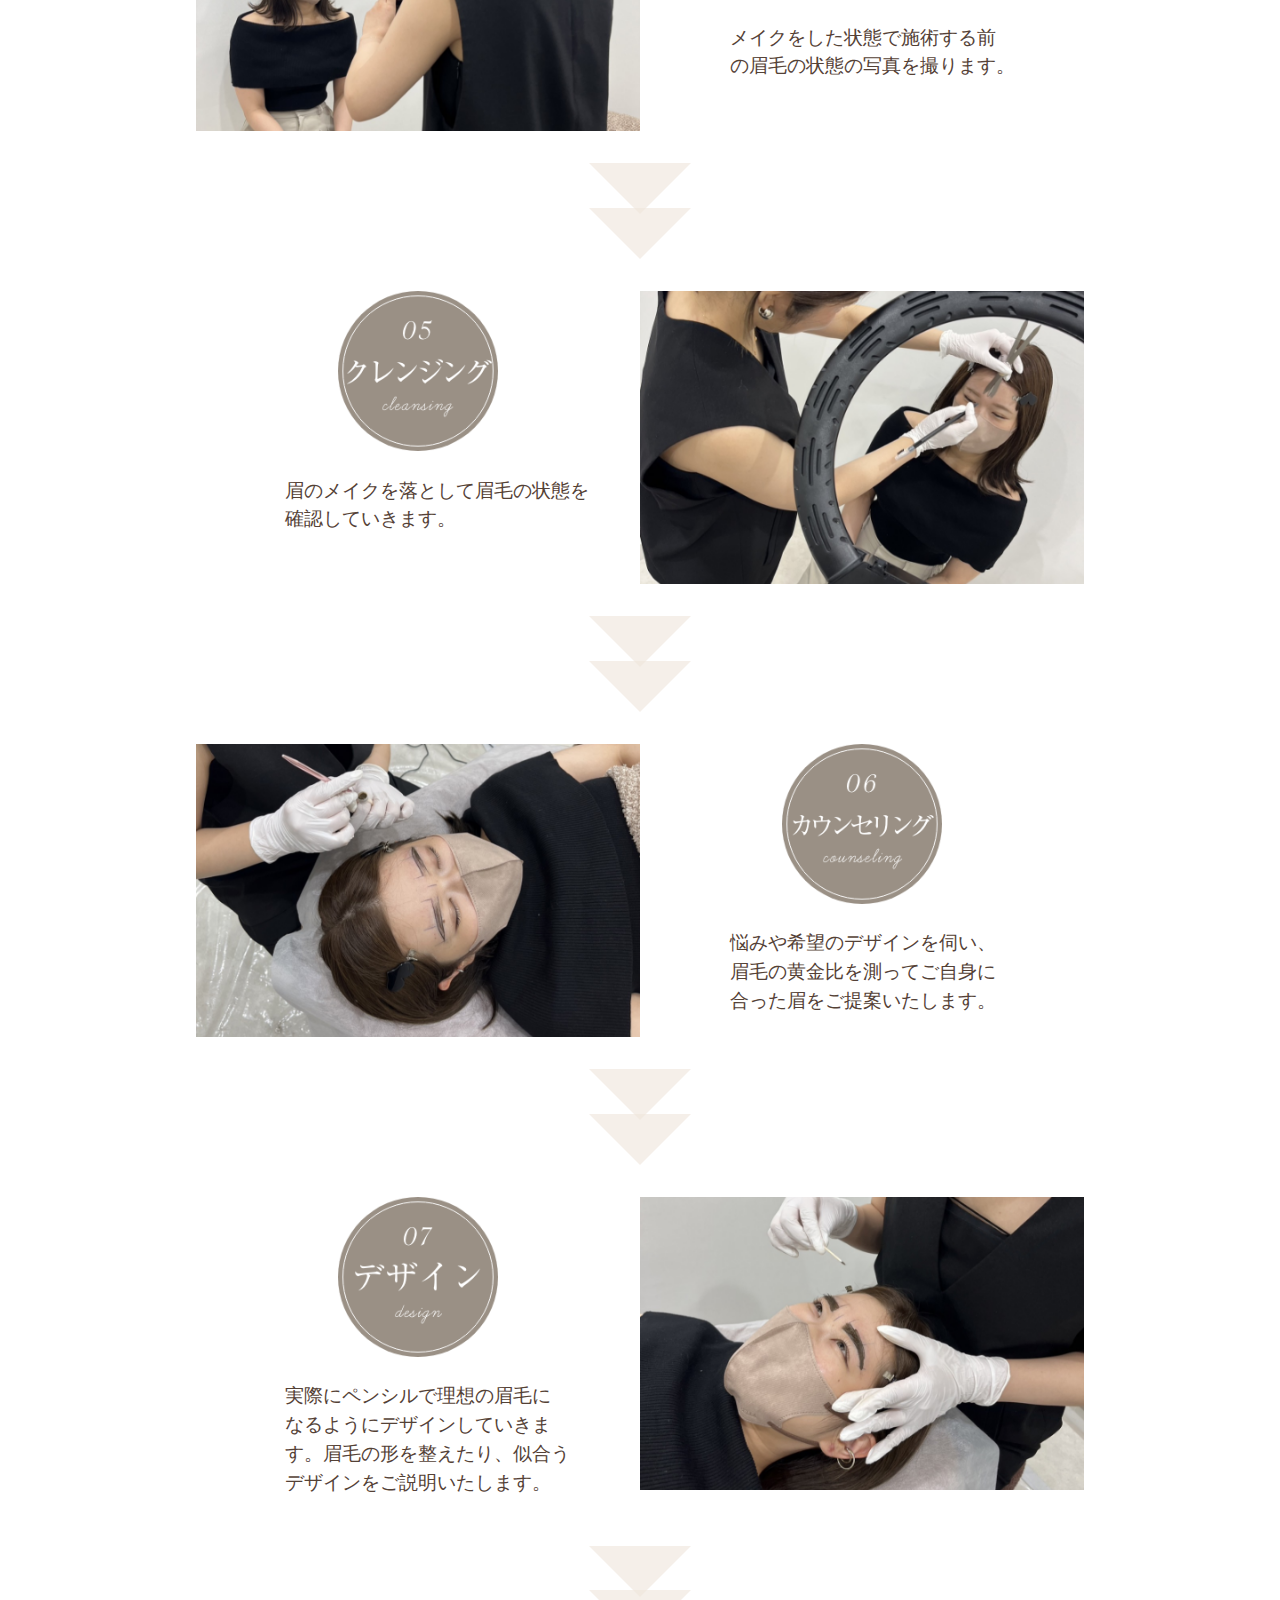
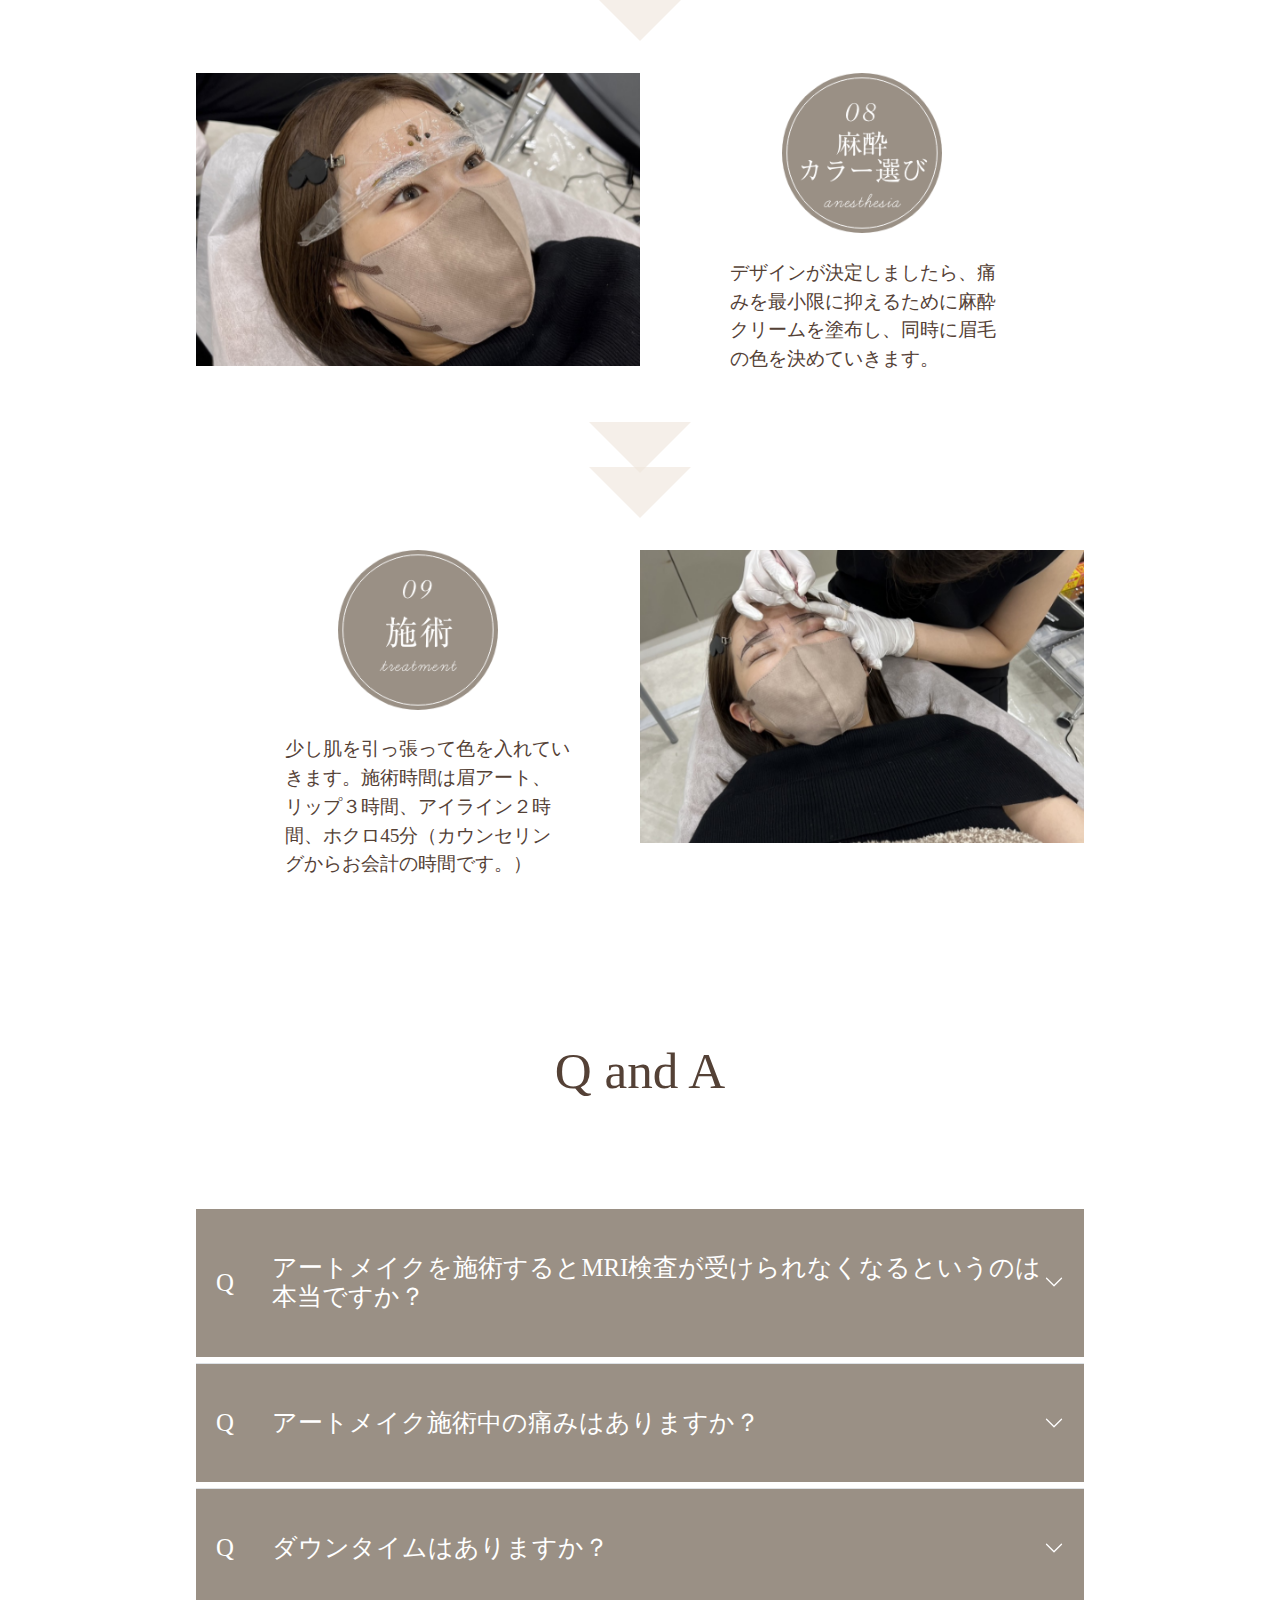
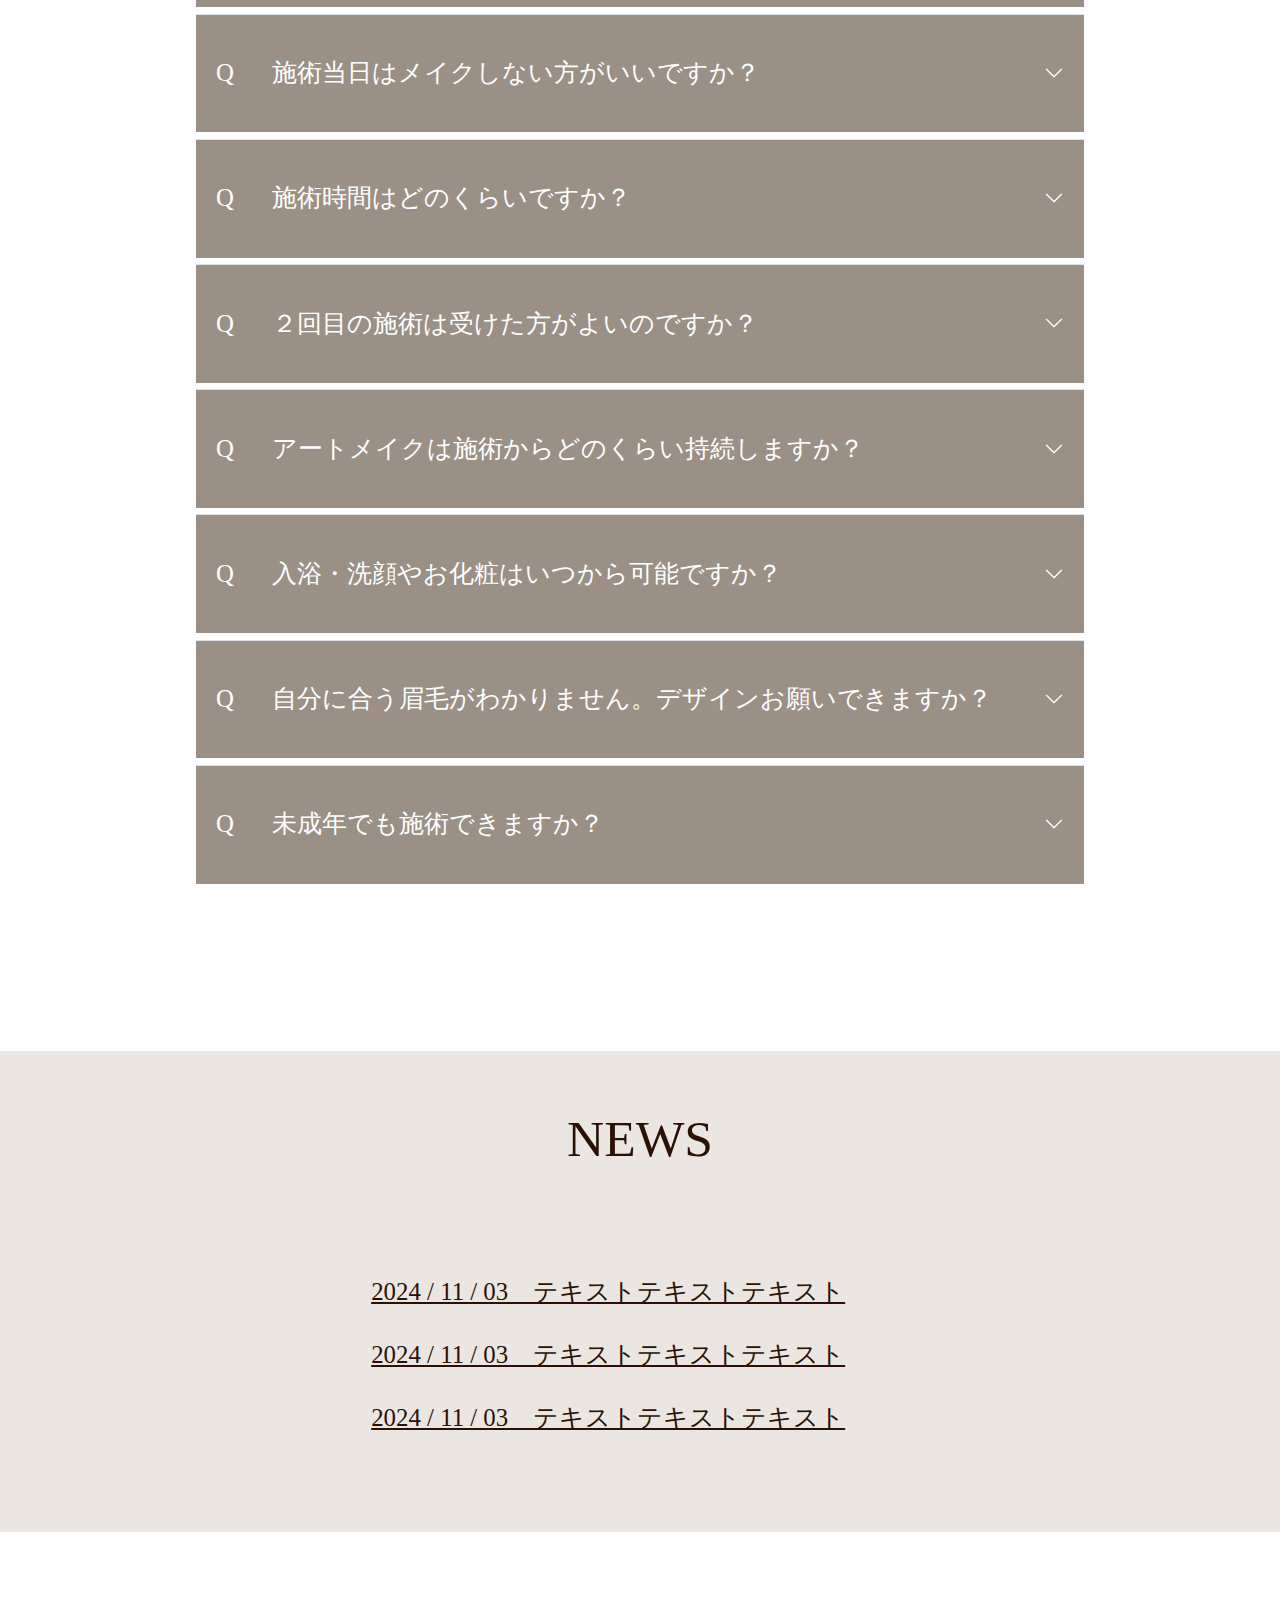
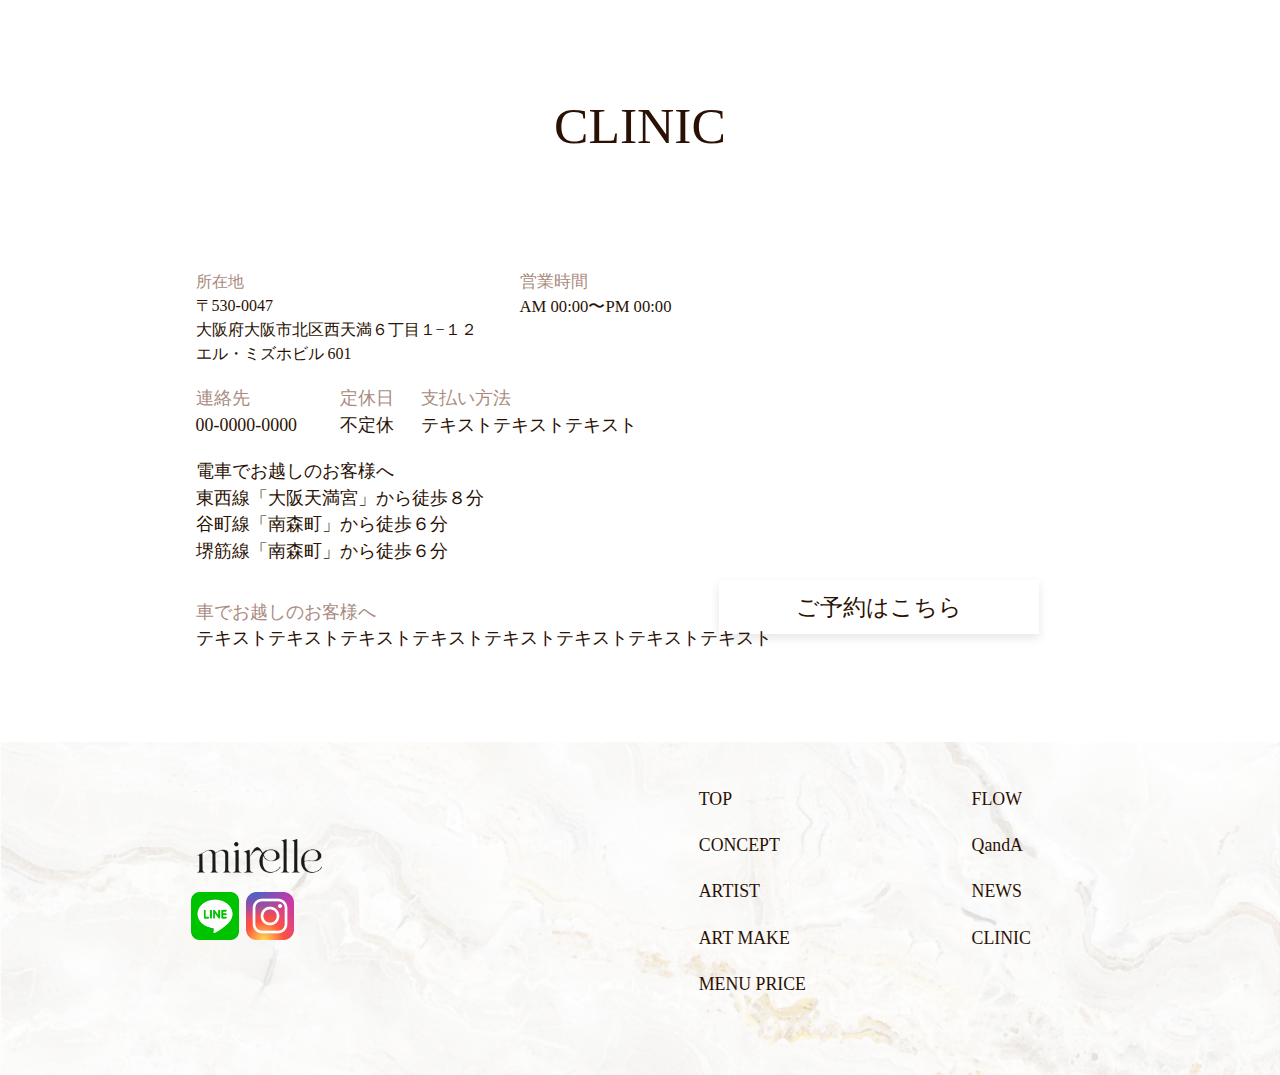
==== commit fb091032: "20241205_料金法追加" ====
--- a/index.html
+++ b/index.html
@@ -13,6 +13,7 @@
         integrity="sha384-geWF76RCwLtnZ8qwWowPQNguL3RmwHVBC9FhGdlKrxdiJJigb/j/68SIy3Te4Bkz"
         crossorigin="anonymous"></script>
     <link rel="stylesheet" href="./css/style.css">
+    <!-- <link rel="stylesheet" href="./css/style.sp.css"> -->
     <script src="./js/script.js"></script>
 </head>
 
@@ -84,7 +85,7 @@
         <!-- ご予約 -->
         <div class="block-1">
             <div class="block-1-1">
-                <div class=" title-messege">
+                <div class="title-messege">
                     <p class="title"><img src="./img/rogo3.png" alt="" srcset=""></p>
                     <p class="concept">本来の美しさを引き出す<br><span>医療アートメイク</span></p>
                     <p class="button"><a href="https://www.google.com/">ご予約<span>は</span>こちら</a></p>
@@ -426,7 +427,7 @@
                                             <tr class="block-7-others-menu-medication-money-table-tr">
                                                 <td class="block-7-others-menu-medication-money-table-tr-rowname">
                                                     基本セット（30日分）</td>
-                                                <td class="block-7-others-menu-medication-money-table-tr-cash">¥3,500
+                                                <td class="block-7-others-menu-medication-money-table-tr-cash block-7-others-menu-medication-money-table-tr-cash1">¥3,500
                                                 </td>
                                             </tr>
                                             <tr class="block-7-others-menu-medication-money-table-tr">
@@ -448,7 +449,7 @@
                                             <tr class="block-7-others-menu-medication-money-table-tr">
                                                 <td class="block-7-others-menu-medication-money-table-tr-rowname">美白セット
                                                 </td>
-                                                <td class="block-7-others-menu-medication-money-table-tr-cash">¥4,500
+                                                <td class="block-7-others-menu-medication-money-table-tr-cash block-7-others-menu-medication-money-table-tr-cash1">¥4,500
                                                 </td>
                                             </tr>
                                             <tr class="block-7-others-menu-medication-money-table-tr">
@@ -468,19 +469,19 @@
                                             <tr class="block-7-others-menu-medication-money-table-tr">
                                                 <td class="block-7-others-menu-medication-money-table-tr-rowname">3mg
                                                 </td>
-                                                <td class="block-7-others-menu-medication-money-table-tr-cash">¥9,900
+                                                <td class="block-7-others-menu-medication-money-table-tr-cash block-7-others-menu-medication-money-table-tr-cash1">¥9,900
                                                 </td>
                                             </tr>
                                             <tr class="block-7-others-menu-medication-money-table-tr">
                                                 <td class="block-7-others-menu-medication-money-table-tr-rowname">7mg
                                                 </td>
-                                                <td class="block-7-others-menu-medication-money-table-tr-cash">¥16,900
+                                                <td class="block-7-others-menu-medication-money-table-tr-cash block-7-others-menu-medication-money-table-tr-cash1">¥16,900
                                                 </td>
                                             </tr>
                                             <tr class="block-7-others-menu-medication-money-table-tr">
                                                 <td class="block-7-others-menu-medication-money-table-tr-rowname">14mg
                                                 </td>
-                                                <td class="block-7-others-menu-medication-money-table-tr-cash">¥22,900
+                                                <td class="block-7-others-menu-medication-money-table-tr-cash block-7-others-menu-medication-money-table-tr-cash1">¥22,900
                                                 </td>
                                             </tr>
                                             <tr class="block-7-others-menu-medication-money-table-tr">
@@ -491,7 +492,7 @@
                                                 <td class="block-7-others-menu-medication-money-table-tr-rowname">
                                                     ビマトプロスト
                                                 </td>
-                                                <td class="block-7-others-menu-medication-money-table-tr-cash">¥5,000
+                                                <td class="block-7-others-menu-medication-money-table-tr-cash block-7-others-menu-medication-money-table-tr-cash1">¥5,000
                                                 </td>
                                             </tr>
                                         </tbody>
@@ -520,7 +521,7 @@
                                                 <tr class="block-7-others-menu-medication-money-table-tr">
                                                     <td class="block-7-others-menu-medication-money-table-tr-rowname">
                                                         CV-Base</td>
-                                                    <td class="block-7-others-menu-medication-money-table-tr-cash">
+                                                    <td class="block-7-others-menu-medication-money-table-tr-cash block-7-others-menu-medication-money-table-tr-cash2">
                                                         ¥6,400
                                                     </td>
                                                 </tr>
@@ -528,7 +529,7 @@
                                                     <td class="block-7-others-menu-medication-money-table-tr-rowname">
                                                         Vit D
                                                     </td>
-                                                    <td class="block-7-others-menu-medication-money-table-tr-cash">
+                                                    <td class="block-7-others-menu-medication-money-table-tr-cash block-7-others-menu-medication-money-table-tr-cash2">
                                                         ¥2,500
                                                     </td>
                                                 </tr>
@@ -536,21 +537,21 @@
                                                     <td class="block-7-others-menu-medication-money-table-tr-rowname">
                                                         PQQ+L-Camitine
                                                     </td>
-                                                    <td class="block-7-others-menu-medication-money-table-tr-cash">
+                                                    <td class="block-7-others-menu-medication-money-table-tr-cash block-7-others-menu-medication-money-table-tr-cash2">
                                                         ¥6,900
                                                     </td>
                                                 </tr>
                                                 <tr class="block-7-others-menu-medication-money-table-tr">
                                                     <td class="block-7-others-menu-medication-money-table-tr-rowname">
                                                         L-Arginine3000mg</td>
-                                                    <td class="block-7-others-menu-medication-money-table-tr-cash">
+                                                    <td class="block-7-others-menu-medication-money-table-tr-cash block-7-others-menu-medication-money-table-tr-cash2">
                                                         ¥7,800
                                                     </td>
                                                 </tr>
                                                 <tr class="block-7-others-menu-medication-money-table-tr">
                                                     <td class="block-7-others-menu-medication-money-table-tr-rowname">
                                                         L-Camitine1100mg</td>
-                                                    <td class="block-7-others-menu-medication-money-table-tr-cash">
+                                                    <td class="block-7-others-menu-medication-money-table-tr-cash block-7-others-menu-medication-money-table-tr-cash2">
                                                         ¥5,800
                                                     </td>
                                                 </tr>
@@ -558,7 +559,7 @@
                                                     <td class="block-7-others-menu-medication-money-table-tr-rowname">
                                                         Zinc
                                                     </td>
-                                                    <td class="block-7-others-menu-medication-money-table-tr-cash">
+                                                    <td class="block-7-others-menu-medication-money-table-tr-cash block-7-others-menu-medication-money-table-tr-cash2">
                                                         ¥4,000
                                                     </td>
                                                 </tr>
@@ -567,7 +568,7 @@
                                                         R＆F
                                                         for men
                                                     </td>
-                                                    <td class="block-7-others-menu-medication-money-table-tr-cash">
+                                                    <td class="block-7-others-menu-medication-money-table-tr-cash block-7-others-menu-medication-money-table-tr-cash2">
                                                         ¥8,000
                                                     </td>
                                                 </tr>
@@ -576,7 +577,7 @@
                                                         Fem
                                                         Support
                                                     </td>
-                                                    <td class="block-7-others-menu-medication-money-table-tr-cash">
+                                                    <td class="block-7-others-menu-medication-money-table-tr-cash block-7-others-menu-medication-money-table-tr-cash2">
                                                         ¥3,600
                                                     </td>
                                                 </tr>
@@ -599,7 +600,7 @@
                                             </button>
                                         </h2>
                                         <div id="flush-collapseOne3" class="accordion-collapse collapse"
-                                            data-bs-parent="#accordionFlushExample2">
+                                            data-bs-parent="#accordionFlushExample3">
                                             <table class="block-7-others-menu-medication-money-table">
                                                 <tbody>
                                                     <tr class="block-7-others-menu-medication-money-table-tr">
@@ -607,7 +608,7 @@
                                                             class="block-7-others-menu-medication-money-table-tr-rowname">
                                                             単品
                                                         </td>
-                                                        <td class="block-7-others-menu-medication-money-table-tr-cash">
+                                                        <td class="block-7-others-menu-medication-money-table-tr-cash block-7-others-menu-medication-money-table-tr-cash3">
                                                             ¥5,500
                                                         </td>
                                                     </tr>
@@ -616,7 +617,7 @@
                                                             class="block-7-others-menu-medication-money-table-tr-rowname">
                                                             セット
                                                         </td>
-                                                        <td class="block-7-others-menu-medication-money-table-tr-cash">
+                                                        <td class="block-7-others-menu-medication-money-table-tr-cash block-7-others-menu-medication-money-table-tr-cash3">
                                                             ¥3,000
                                                         </td>
                                                     </tr>
--- a/css/style.css
+++ b/css/style.css
@@ -15,11 +15,6 @@
   box-shadow: none !important;
 }
 
-header {
-  /* ----------------------------------------
-  ARTIST.html、ARTMAKE.html ヘッダーロゴ、パンくずリスト
-  ------------------------------------------*/
-}
 header .fixed-top {
   padding: 0;
   background-color: white;
@@ -44,88 +39,99 @@
   width: 4.078em;
   margin-left: 4vw;
 }
-header .offcanvas {
+
+.offcanvas {
   background-color: #EEE4DA;
 }
-header .offcanvas .offcanvas-header {
+.offcanvas .offcanvas-header {
   padding: 40px;
 }
-header .offcanvas .offcanvas-header .btn-close {
+.offcanvas .offcanvas-header .btn-close {
   transform: scale(1.5);
 }
-header .offcanvas .active {
+.offcanvas .active {
   color: #544136 !important;
   font-size: 1.4em;
   width: 50%;
   margin-left: 20%;
   font-family: "optima";
 }
-header .offcanvas .title-yoyaku {
+.offcanvas .title-yoyaku {
   margin-top: 20%;
 }
-header .offcanvas .title-yoyaku .header_nav_title {
+.offcanvas .title-yoyaku .header_nav_title {
   width: 50%;
   margin-left: 20%;
 }
-header .offcanvas .title-yoyaku .header_nav_title img {
+.offcanvas .title-yoyaku .header_nav_title img {
   width: 3em;
   margin-bottom: 1vw;
 }
-header .offcanvas .title-yoyaku .YoyakuButon {
+.offcanvas .title-yoyaku .YoyakuButon {
   background: white;
   text-align: center;
   font-size: 1em;
   width: 37%;
   box-shadow: -3px 4px 8px rgba(0, 0, 0, 0.25);
-}
-header .offcanvas .title-yoyaku .YoyakuButon > span {
+  font-family: "Hiragino";
+}
+.offcanvas .title-yoyaku .YoyakuButon > span {
   font-size: 0.9em;
 }
-header .header-hight {
-  height: 4.96em;
-}
-header .header-rogo {
-  width: 8vw;
-  position: fixed !important;
+
+/* ----------------------------------------
+ARTIST.html、ARTMAKE.html ヘッダーロゴ、パンくずリスト
+------------------------------------------*/
+.header-hight {
+  height: 9em;
+}
+
+.header-rogo {
   top: inherit !important;
   margin-left: 7.9vw !important;
-}
-header .pankuzu {
-  margin-top: 5em;
+  position: absolute;
+  top: -0.6em;
+  width: 8.078em !important;
+  margin-left: 4vw;
+  margin-top: -1vw;
+}
+
+.pankuzu {
+  margin-top: 9em;
   background: #EDE4DA;
   padding-left: 9vw;
   padding-top: 0.5vw;
   display: flex;
 }
-header .pankuzu-top, header .pankuzu-bar, header .pankuzu-name {
+.pankuzu-top, .pankuzu-bar, .pankuzu-name {
   font-size: 1.94vw;
   font-family: "optima";
 }
-header .pankuzu-top > a, header .pankuzu-bar > a, header .pankuzu-name > a {
+.pankuzu-top > a, .pankuzu-bar > a, .pankuzu-name > a {
   text-decoration: none;
   color: inherit;
 }
-header .pankuzu-bar, header .pankuzu-name {
+.pankuzu-bar, .pankuzu-name {
   padding-left: 0.1vw;
 }
 
 main {
   margin-top: 4.7em;
 }
-main .block-1 .block-1-1 {
+main .block-1-1 {
   margin-top: -1em;
   background: #EEE4DA;
   display: flex;
 }
-main .block-1 .block-1-1 .col {
+main .block-1-1 .col {
   padding-left: 0;
   height: 38vw;
 }
-main .block-1 .block-1-1 p {
+main .block-1-1 p {
   padding-left: 0;
   margin-bottom: 0;
 }
-main .block-1 .block-1-1 p.title {
+main .block-1-1 p.title {
   font-size: 8vw;
   margin-left: 14.58vw;
   color: #333333;
@@ -133,39 +139,40 @@
   position: absolute;
   margin-top: 4vw;
 }
-main .block-1 .block-1-1 p.title > img {
+main .block-1-1 p.title > img {
   width: 15.83vw;
 }
-main .block-1 .block-1-1 p.concept {
+main .block-1-1 p.concept {
   font-size: 2.22vw;
   margin-left: 14.58vw;
   color: #2A1103;
   margin-top: 14vw;
 }
-main .block-1 .block-1-1 p.concept > span {
+main .block-1-1 p.concept > span {
   font-size: 2.64vw;
 }
-main .block-1 .block-1-1 p.button {
+main .block-1-1 p.button {
   box-shadow: -3px 4px 8px rgba(0, 0, 0, 0.25);
   background: #fff;
   width: 16vw;
   padding: 0.5vw;
   margin-left: 14.58vw;
   text-align: center;
-}
-main .block-1 .block-1-1 p.button a {
+  margin-top: 0.97vw;
+}
+main .block-1-1 p.button a {
   text-decoration: none;
   color: #2A1103;
   font-size: 1.9vw;
 }
-main .block-1 .block-1-1 p.button a > span {
+main .block-1-1 p.button a > span {
   font-size: 1.75vw;
 }
-main .block-1 .block-1-1 .block-1-2 {
+main .block-1-2 {
   width: 32.3vw;
   margin-left: 17.28vw;
 }
-main .block-1 .block-1-1 .block-1-2 > img {
+main .block-1-2 > img {
   display: block;
   width: 117%;
 }
@@ -206,15 +213,14 @@
 main .block-3-blok-bun {
   font-size: 1.25vw;
   margin-bottom: 0;
-  padding-left: 9.72vw;
+  padding-left: 15.28vw;
   padding-top: 7.57vw;
   padding-bottom: 3.13vw;
   background: #EEE4DA;
 }
 main .block-3-img {
   text-align: right;
-  margin-right: 9.72vw;
-  margin-right: 19.72vw;
+  margin-right: 15.28vw;
   margin-top: -20vw;
   margin-left: 0vw;
 }
@@ -235,7 +241,7 @@
 main .block-4-block-img {
   display: inline-block;
   padding-top: 12.57vw;
-  padding-left: 17.85vw;
+  padding-left: 15.28vw;
 }
 main .block-4-block-img > img {
   width: 26.85vw;
@@ -355,7 +361,7 @@
   display: inline-block;
   color: #FFFFFF;
   opacity: 0.6039;
-  margin-left: 9vw;
+  margin-left: 15vw;
   margin-bottom: 0;
   font-size: 6.94vw;
   font-family: "optima";
@@ -364,17 +370,18 @@
   display: inline-block;
   color: #2A1103;
   margin-bottom: 0;
-  margin-left: 33.5vw;
+  margin-left: 22.5vw;
   font-size: 1.39vw;
   position: absolute;
   top: 16vw;
 }
 main .block-7-block1 {
-  margin-left: 9.72vw;
-  margin-right: 9.72vw;
+  margin-left: 15.28vw;
+  margin-right: 15.28vw;
   background: white;
-  padding: 2vw 4vw;
+  padding: 2vw 2vw;
   margin-bottom: 6em;
+  padding-left: 3vw;
 }
 main .block-7-block1-triangle {
   position: absolute;
@@ -382,7 +389,7 @@
   height: 0;
   border-left: 8vw solid #9A9084;
   border-bottom: 18vw solid transparent;
-  left: 9.7vw;
+  left: 15.3vw;
   margin-top: -2vw;
 }
 main .block-7-block1-title {
@@ -394,7 +401,7 @@
 }
 main .block-7-block1-ibrou {
   display: inline-block;
-  width: 23.5vw;
+  width: 21vw;
   padding-left: 0.5vw;
   padding-right: 0.5vw;
 }
@@ -419,7 +426,7 @@
   font-size: 1.94vw;
 }
 main .block-7-block1-ibrou-setumei1, main .block-7-block1-ibrou-setumei3 {
-  padding-bottom: 2.1vw;
+  padding-bottom: 1.9vw;
 }
 main .block-7-block1-ibrou-setumei {
   font-size: 1.25vw;
@@ -431,9 +438,10 @@
 }
 main .block-7-block1-money {
   margin-top: 2vw;
+  margin-left: 0.8vw;
 }
 main .block-7-block1-money-table {
-  width: 72.7vw;
+  width: 62.5vw;
 }
 main .block-7-block1-money-table-tr:nth-of-type(1), main .block-7-block1-money-table-tr:nth-of-type(2), main .block-7-block1-money-table-tr:nth-of-type(3) {
   border-top: 1px solid white;
@@ -457,10 +465,10 @@
   padding-top: 2vw;
 }
 main .block-7-block {
-  margin-left: 9.72vw;
-  margin-right: 9.72vw;
+  margin-left: 15.28vw;
+  margin-right: 15.28vw;
   background: white;
-  padding: 2vw 4vw;
+  padding: 2vw 2vw;
   margin-bottom: 4em;
 }
 main .block-7-block-triangle {
@@ -469,7 +477,7 @@
   height: 0;
   border-left: 8vw solid #9A9084;
   border-bottom: 18vw solid transparent;
-  left: 9.7vw;
+  left: 15.3vw;
   margin-top: -2vw;
 }
 main .block-7-block-title {
@@ -487,13 +495,14 @@
   text-align: center;
 }
 main .block-7-block-img img {
-  width: 43vw;
+  width: 62.5vw;
+  margin-left: -3vw;
 }
 main .block-7-block-money {
   margin-top: 2vw;
 }
 main .block-7-block-money-table {
-  width: 72.7vw;
+  width: 62.5vw;
 }
 main .block-7-block-money-table-tr:nth-of-type(1), main .block-7-block-money-table-tr:nth-of-type(2), main .block-7-block-money-table-tr:nth-of-type(3) {
   border-top: 1px solid white;
@@ -515,26 +524,28 @@
   display: inline-block;
   color: #FFFFFF;
   opacity: 0.6039;
-  margin-left: 9vw;
+  margin-left: 15.28vw;
   margin-bottom: 0;
   font-size: 6.94vw;
   font-family: "optima";
 }
 main .block-7-others-memo {
   color: #2A1103;
-  font-size: 1.87vw;
-  margin-left: 9vw;
+  margin-left: 15.28vw;
   font-size: 1.5vw;
 }
 main .block-7-others-menu {
   margin-top: 3vw;
-  margin-left: 9.72vw;
-  margin-right: 9.72vw;
+  margin-left: 15.28vw;
+  margin-right: 15.28vw;
   display: flex;
 }
 main .block-7-others-menu-button {
   background-color: #EEE4DA;
-  width: 40vw;
+  width: 34.72vw;
+}
+main .block-7-others-menu-medication {
+  width: 34.72vw;
 }
 main .block-7-others-menu-medication > .accordion > .accordion-item > .accordion-header > .accordion-button {
   padding-bottom: 0;
@@ -557,7 +568,6 @@
   font-size: 1.8vw;
   font-weight: normal;
   color: #2A1103;
-  margin-left: 2vw;
   margin-top: 1vw;
 }
 main .block-7-others-menu-medication-money {
@@ -568,16 +578,22 @@
   margin: 0 0.5vw;
 }
 main .block-7-others-menu-medication-money-table {
-  margin-left: 3.47vw;
+  margin-left: 2.99vw;
   margin-top: 2vw;
 }
 main .block-7-others-menu-medication-money-table-tr-rowname, main .block-7-others-menu-medication-money-table-tr-cash, main .block-7-others-menu-medication-money-table-tr-subname {
-  font-size: 1.74vw;
+  font-size: 1.67vw;
   color: #2A1103;
   padding: 0.5vw;
 }
-main .block-7-others-menu-medication-money-table-tr-cash {
-  padding-left: 7vw;
+main .block-7-others-menu-medication-money-table-tr-cash1 {
+  padding-left: 2.08vw;
+}
+main .block-7-others-menu-medication-money-table-tr-cash2 {
+  padding-left: 7.08vw;
+}
+main .block-7-others-menu-medication-money-table-tr-cash3 {
+  padding-left: 12.08vw;
 }
 main .block-7-others-menu-medication-money-table-tr-subname {
   font-size: 1.4vw;
@@ -588,8 +604,8 @@
   padding: 1vw;
 }
 main .block-8 {
-  margin-left: 9.72vw;
-  margin-right: 9.72vw;
+  margin-left: 15.28vw;
+  margin-right: 15.28vw;
   padding-bottom: 3vw;
   padding-top: 12.5vw;
 }
@@ -604,7 +620,7 @@
   display: flex;
 }
 main .block-8-block-box {
-  width: 40vw;
+  width: 34.72vw;
 }
 main .block-8-block-box-msg {
   display: flex;
@@ -625,7 +641,7 @@
   background-color: white;
   color: #2A1103;
   border: none;
-  padding: 1.1vw 8vw;
+  padding: 1.1vw 6vw;
   font-size: 1.94vw;
   box-shadow: 0 4px 10px rgba(0, 0, 0, 0.1);
   margin-top: 2vw;
@@ -634,13 +650,13 @@
 }
 main .block-8-block-box-exp {
   color: #544136;
-  font-size: 1.67vw;
+  font-size: 1.5vw;
 }
 main .block-8-block-box-exp p {
   margin-left: 7vw;
 }
 main .block-8-block-img {
-  width: 41vw;
+  width: 34.72vw;
 }
 main .block-8-block-img img {
   width: 100%;
@@ -662,8 +678,8 @@
   opacity: 0.5961;
 }
 main .block-9 {
-  margin-left: 9.72vw;
-  margin-right: 9.72vw;
+  margin-left: 15.28vw;
+  margin-right: 15.28vw;
   padding-bottom: 12.57vw;
   padding-top: 7.76vw;
 }
@@ -691,7 +707,7 @@
 }
 main .block-9 .accordion-body > span {
   position: absolute;
-  left: 11vw;
+  left: 17vw;
 }
 main .block-9 .accordion-button:not(.collapsed) {
   color: #fff;
@@ -736,8 +752,8 @@
   color: #2A1103;
 }
 main .block-11 {
-  margin-left: 9.72vw;
-  margin-right: 9.72vw;
+  margin-left: 15.28vw;
+  margin-right: 15.28vw;
   padding-bottom: 7vw;
 }
 main .block-11-title {
@@ -812,12 +828,12 @@
   color: #2A1103;
 }
 main .block-11-block-block2 {
-  width: 38vw;
+  width: 25.76vw;
   display: inline-block;
   vertical-align: top;
 }
 main .block-11-block-block2-iframe {
-  width: 39vw;
+  width: 29vw;
   height: 23vw;
   vertical-align: top;
 }
@@ -831,7 +847,7 @@
   background-color: white;
   color: #2A1103;
   border: none;
-  padding: 1.1vw 8vw;
+  padding: 1.1vw 6vw;
   font-size: 1.8vw;
   box-shadow: 0 4px 10px rgba(0, 0, 0, 0.1);
   margin-top: 2vw;
@@ -855,13 +871,13 @@
   background-size: 100% auto;
 }
 .footter-block {
-  width: 81vw;
+  width: 69.44vw;
   margin-left: auto;
   margin-right: auto;
   height: 26vw;
 }
 .footter-block-block1 {
-  width: 39vw;
+  width: 29vw;
   display: inline-block;
   vertical-align: top;
   padding-top: 6vw;
@@ -882,7 +898,7 @@
   margin-left: -1vw;
 }
 .footter-block-block2 {
-  width: 40vw;
+  width: 39vw;
   margin-top: 3vw;
   display: inline-block;
 }
@@ -894,6 +910,7 @@
 .footter-block-block2-lick1-p {
   margin-bottom: 0.9vw;
   font-family: "optima";
+  padding-left: 10vw;
 }
 .footter-block-block2-lick1-p > a {
   text-decoration: none;
@@ -973,9 +990,12 @@
 .ARTIST-row-block-sait-money {
   background: #EEE4DA;
   width: 8.06vw;
+  box-shadow: -3px 4px 8px rgba(0, 0, 0, 0.25) !important;
+  border: none;
 }
 .ARTIST-row-block-sait-reservation {
   background-color: #DAEEDD;
+  box-shadow: -3px 4px 8px rgba(0, 0, 0, 0.25);
   width: 11.67vw;
   margin-left: 0.5vw;
 }
@@ -1054,9 +1074,102 @@
 .ARTMAKE-row-block-artist-block-sait-money {
   background: #EEE4DA;
   width: 7.36vw;
+  box-shadow: -3px 4px 8px rgba(0, 0, 0, 0.25);
 }
 .ARTMAKE-row-block-artist-block-sait-reservation {
   background-color: #DAEEDD;
   width: 7.36vw;
   margin-left: 0.5vw;
+  box-shadow: -3px 4px 8px rgba(0, 0, 0, 0.25);
+}
+
+/*
+モーダル機能
+*/
+.modal-body {
+  padding: 0;
+  background: #EEE4DA;
+}
+.modal-body-header {
+  background: #9A9085;
+  display: flex;
+  padding-top: 1vw;
+}
+.modal-body-header-h3 {
+  font-size: 2.64vw;
+  color: white;
+  font-family: "optima";
+  width: 40.71vw;
+  margin-left: 2.33vw;
+}
+.modal-body-header-coment {
+  width: 20.83vw;
+}
+.modal-body-header-coment-1 {
+  margin-bottom: 0;
+  color: white;
+}
+.modal-body-header-coment-2 {
+  margin-bottom: 0;
+  color: white;
+}
+.modal-body-table {
+  width: 100%;
+  border-collapse: collapse;
+}
+.modal-body-table-tr {
+  height: 4.4vw;
+}
+.modal-body-table-tr-th, .modal-body-table-tr-td {
+  color: #2A1103;
+  font-size: 1.94vw;
+  width: 13.75vw;
+  border-bottom: 1px solid #fff;
+}
+.modal-body-table-tr-th:first-child, .modal-body-table-tr-td:first-child {
+  border-right: 1px solid #fff;
+}
+.modal-body-table-tr-th:not(:first-child), .modal-body-table-tr-td:not(:first-child) {
+  padding-left: 1.32vw;
+}
+.modal-body-table-tr-th {
+  font-weight: normal;
+}
+.modal-body-table-tr-td:first-child {
+  text-align: center;
+}
+.modal-body-table-tr-td > span {
+  font-size: 1.39vw;
+}
+.modal-body-table-end {
+  display: flex;
+  height: 4.4vw;
+  padding-bottom: 0.5vw;
+}
+.modal-body-table-end-other-1 {
+  border-right: 1px solid #fff;
+  width: 21.83vw;
+  font-size: 1.94vw;
+  vertical-align: bottom;
+  display: flex;
+  align-items: flex-end;
+  padding-left: 3vw;
+}
+.modal-body-table-end-other-1 > span {
+  font-size: 1.39vw;
+  padding-left: 0.5vw;
+  padding-right: 0.5vw;
+}
+.modal-body-table-end-other-2 {
+  width: 33.86vw;
+  font-size: 1.94vw;
+  vertical-align: bottom;
+  display: flex;
+  align-items: flex-end;
+  padding-left: 2vw;
+}
+.modal-body-table-end-other-2 > span {
+  font-size: 1.39vw;
+  padding-left: 0.5vw;
+  padding-right: 1vw;
 }/*# sourceMappingURL=style.css.map */--- a/css/style.sp.css
+++ b/css/style.sp.css
@@ -0,0 +1,37 @@
+@charset "UTF-8";
+@media (max-width: 768px) {
+  /*　画面サイズが480px以下の場合ここの記述が適用される　*/
+  main .block-1-1 {
+    height: 100.39vw;
+  }
+  main .block-1-1 .title-messege {
+    z-index: 1;
+    position: relative;
+  }
+  main .block-1-1 .title-messege p.title {
+    width: 86.33vw;
+    margin-left: 0;
+  }
+  main .block-1-1 .title-messege p.title > img {
+    width: 86.33vw;
+  }
+  main .block-1-2 {
+    position: absolute;
+    margin-left: 0;
+    margin-top: 3vw;
+    width: 100vw;
+  }
+  main .block-1-2 > img {
+    width: 97.01vw;
+    margin-left: auto;
+    margin-right: auto;
+  }
+  main .block-1::after {
+    content: "";
+    width: 100vw;
+    padding: 23vw 50vw;
+    margin-top: -46vw;
+    position: absolute;
+    background: linear-gradient(to top, rgb(255, 255, 255) 39%, rgba(255, 255, 255, 0) 100%);
+  }
+}/*# sourceMappingURL=style.sp.css.map */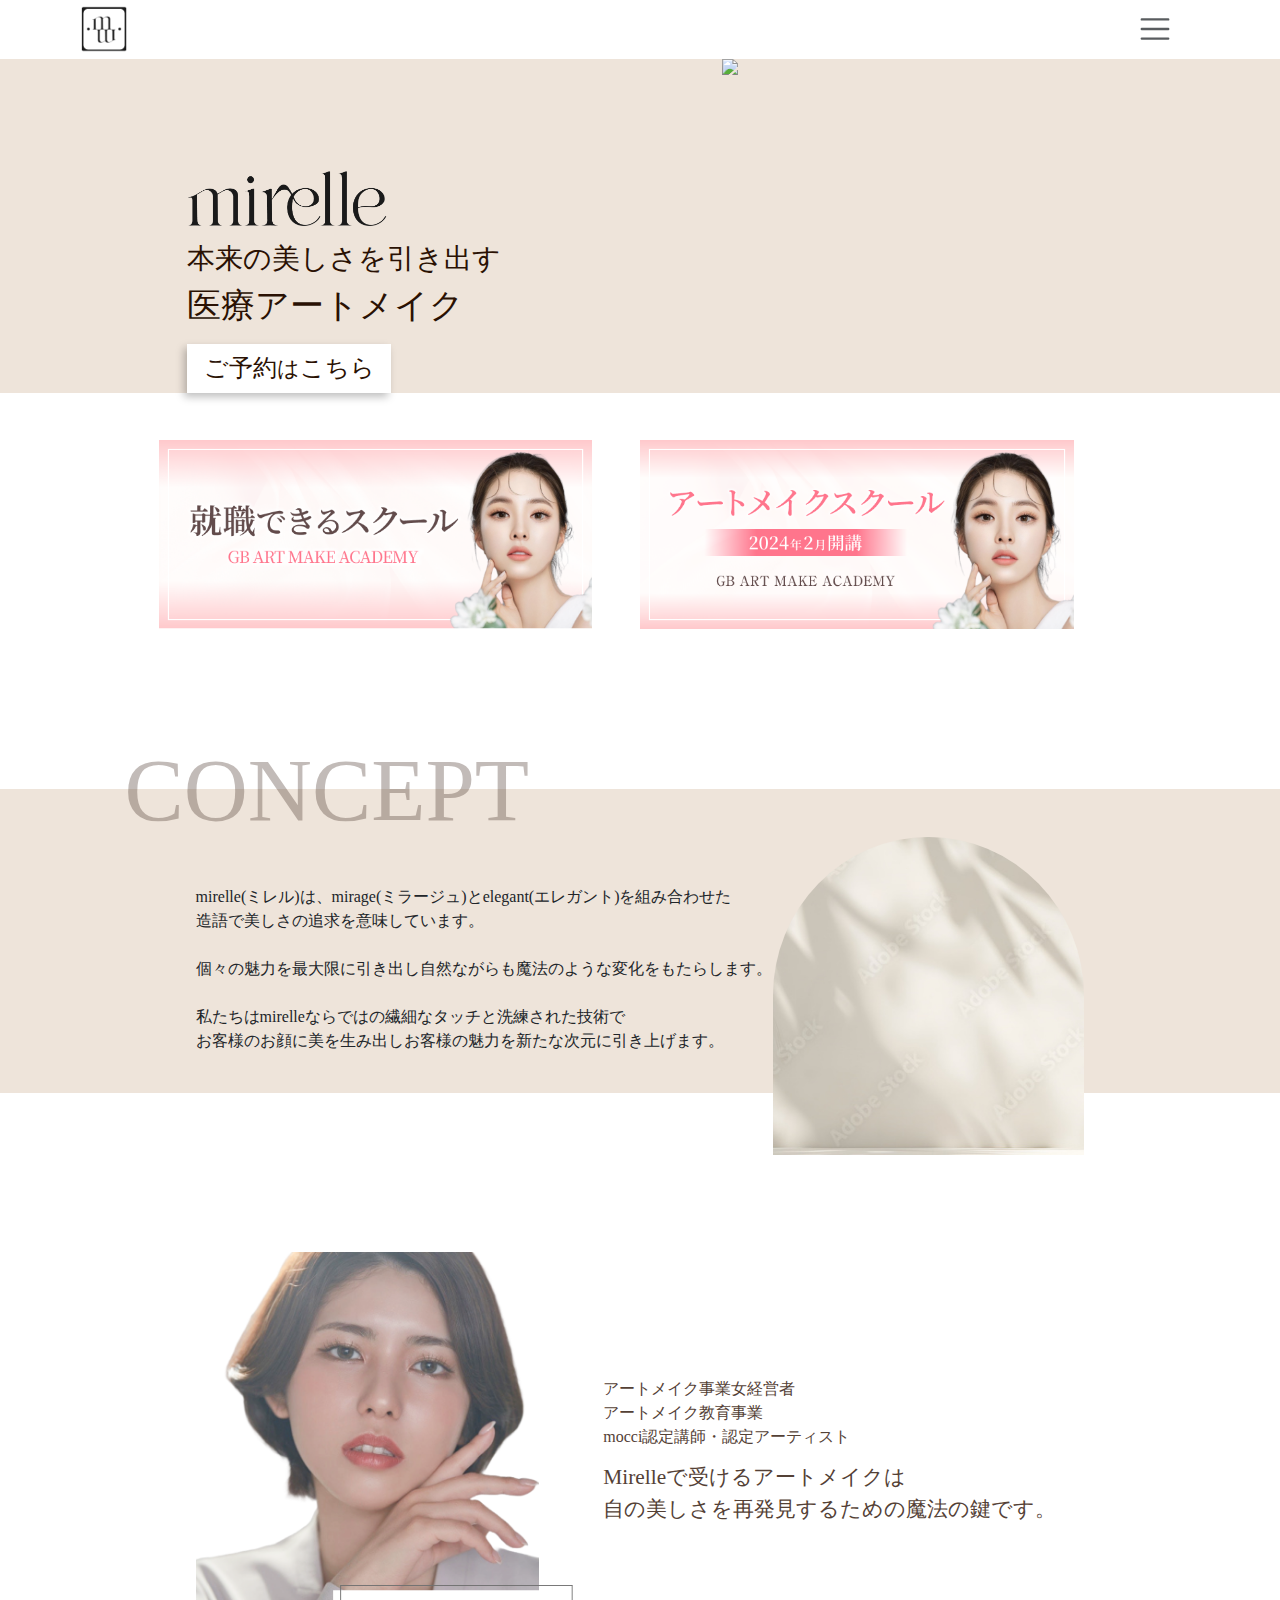
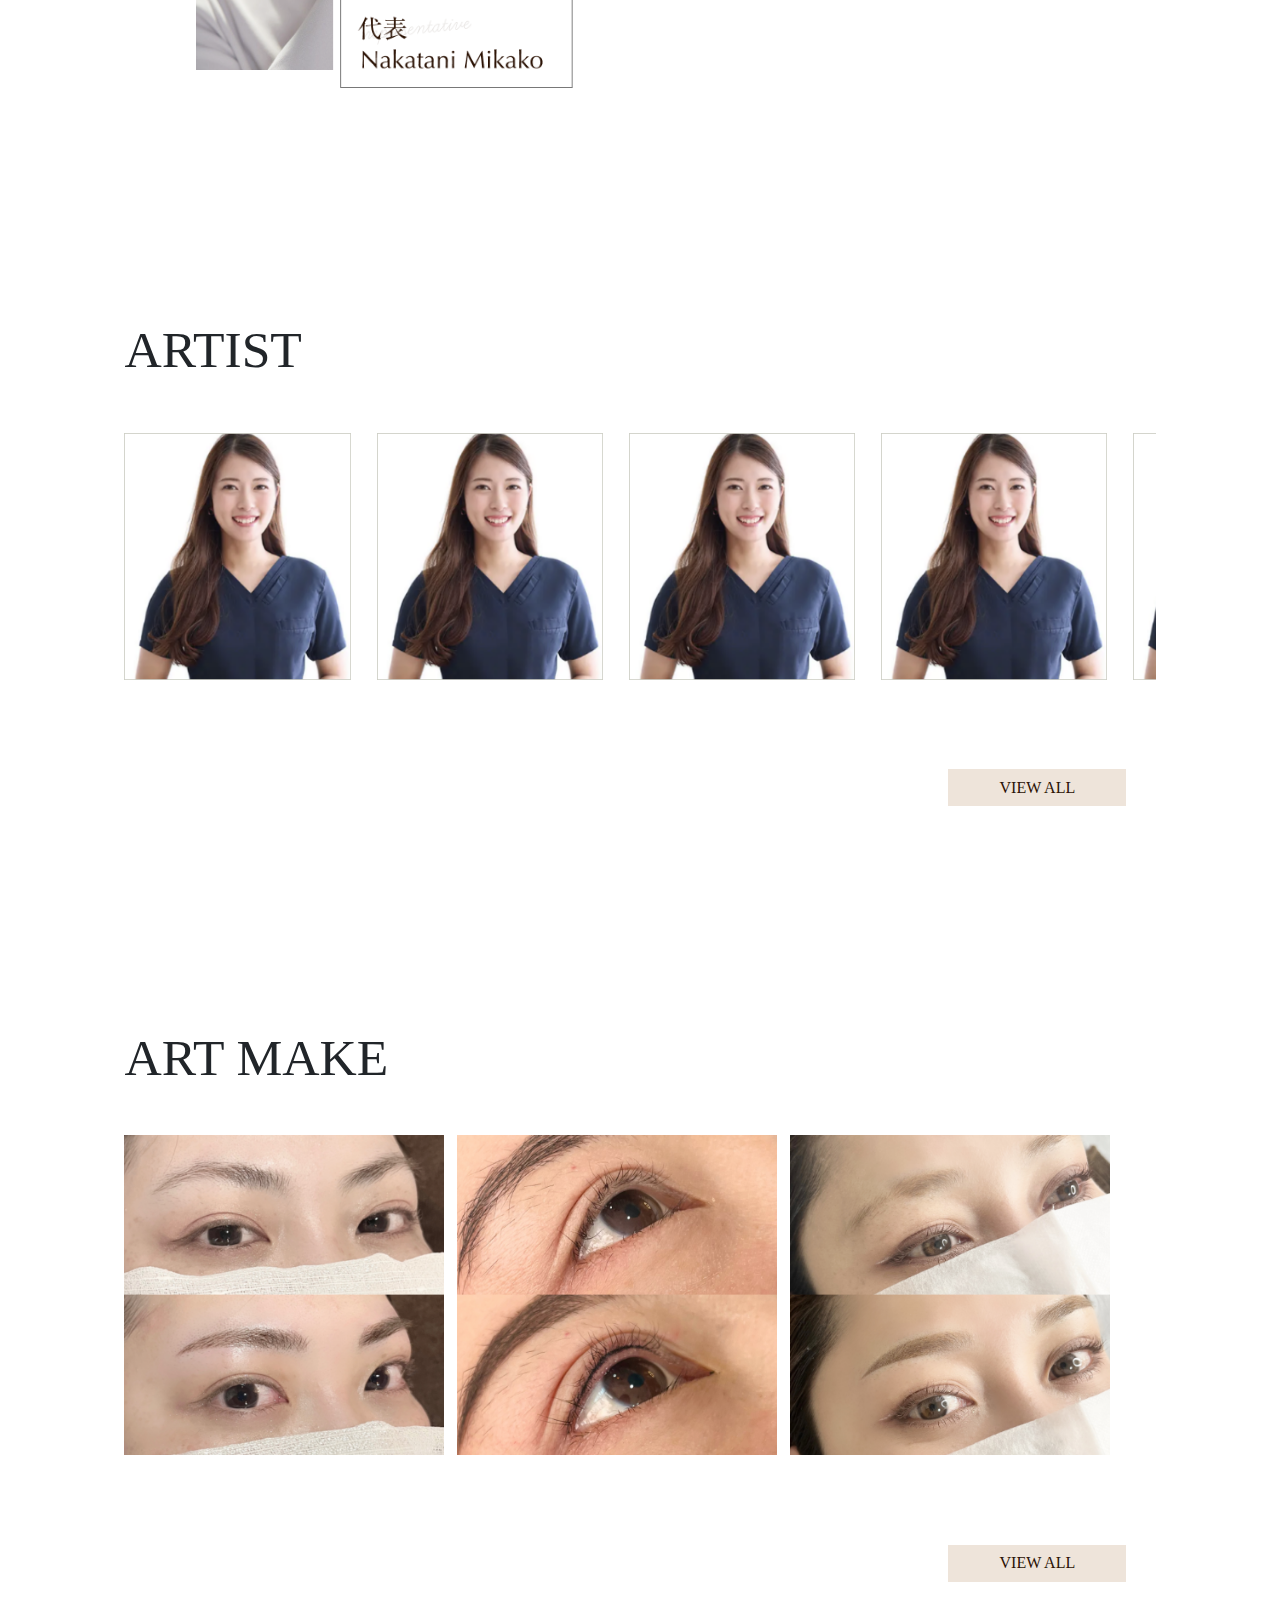
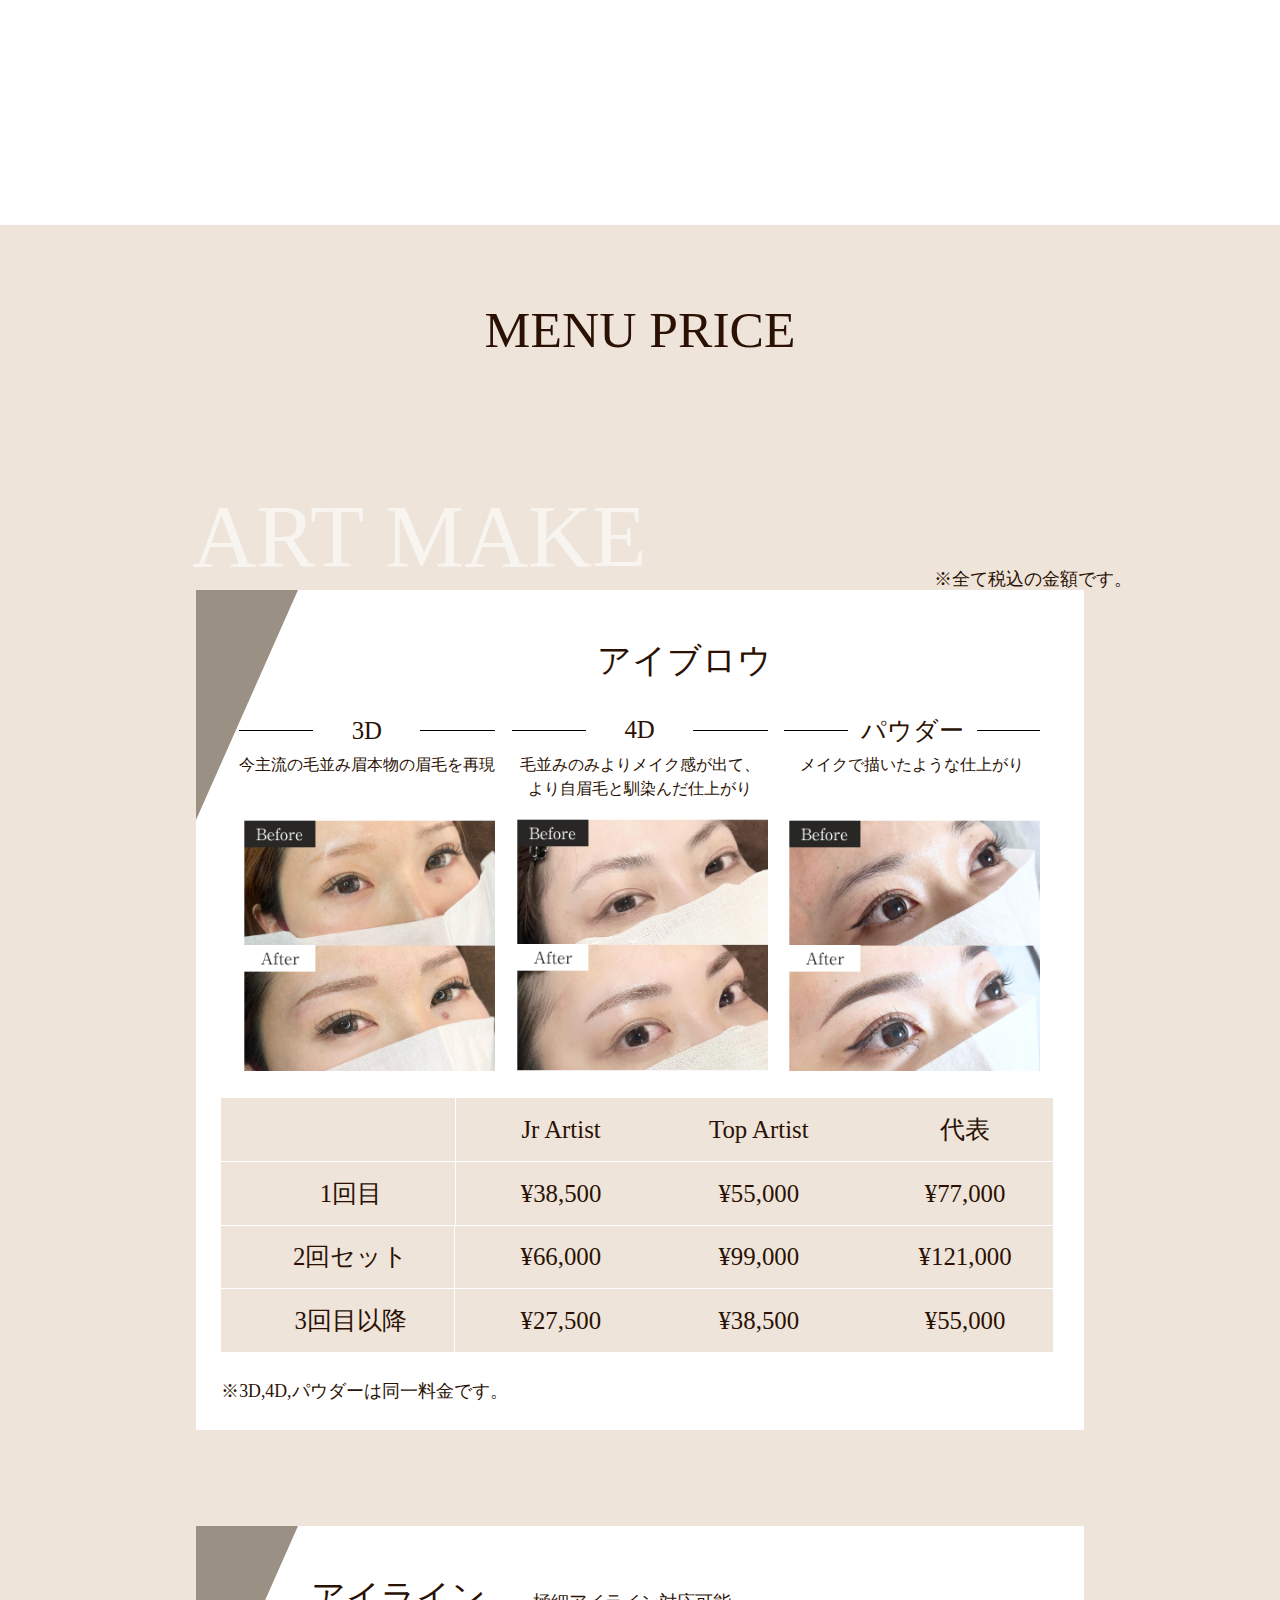
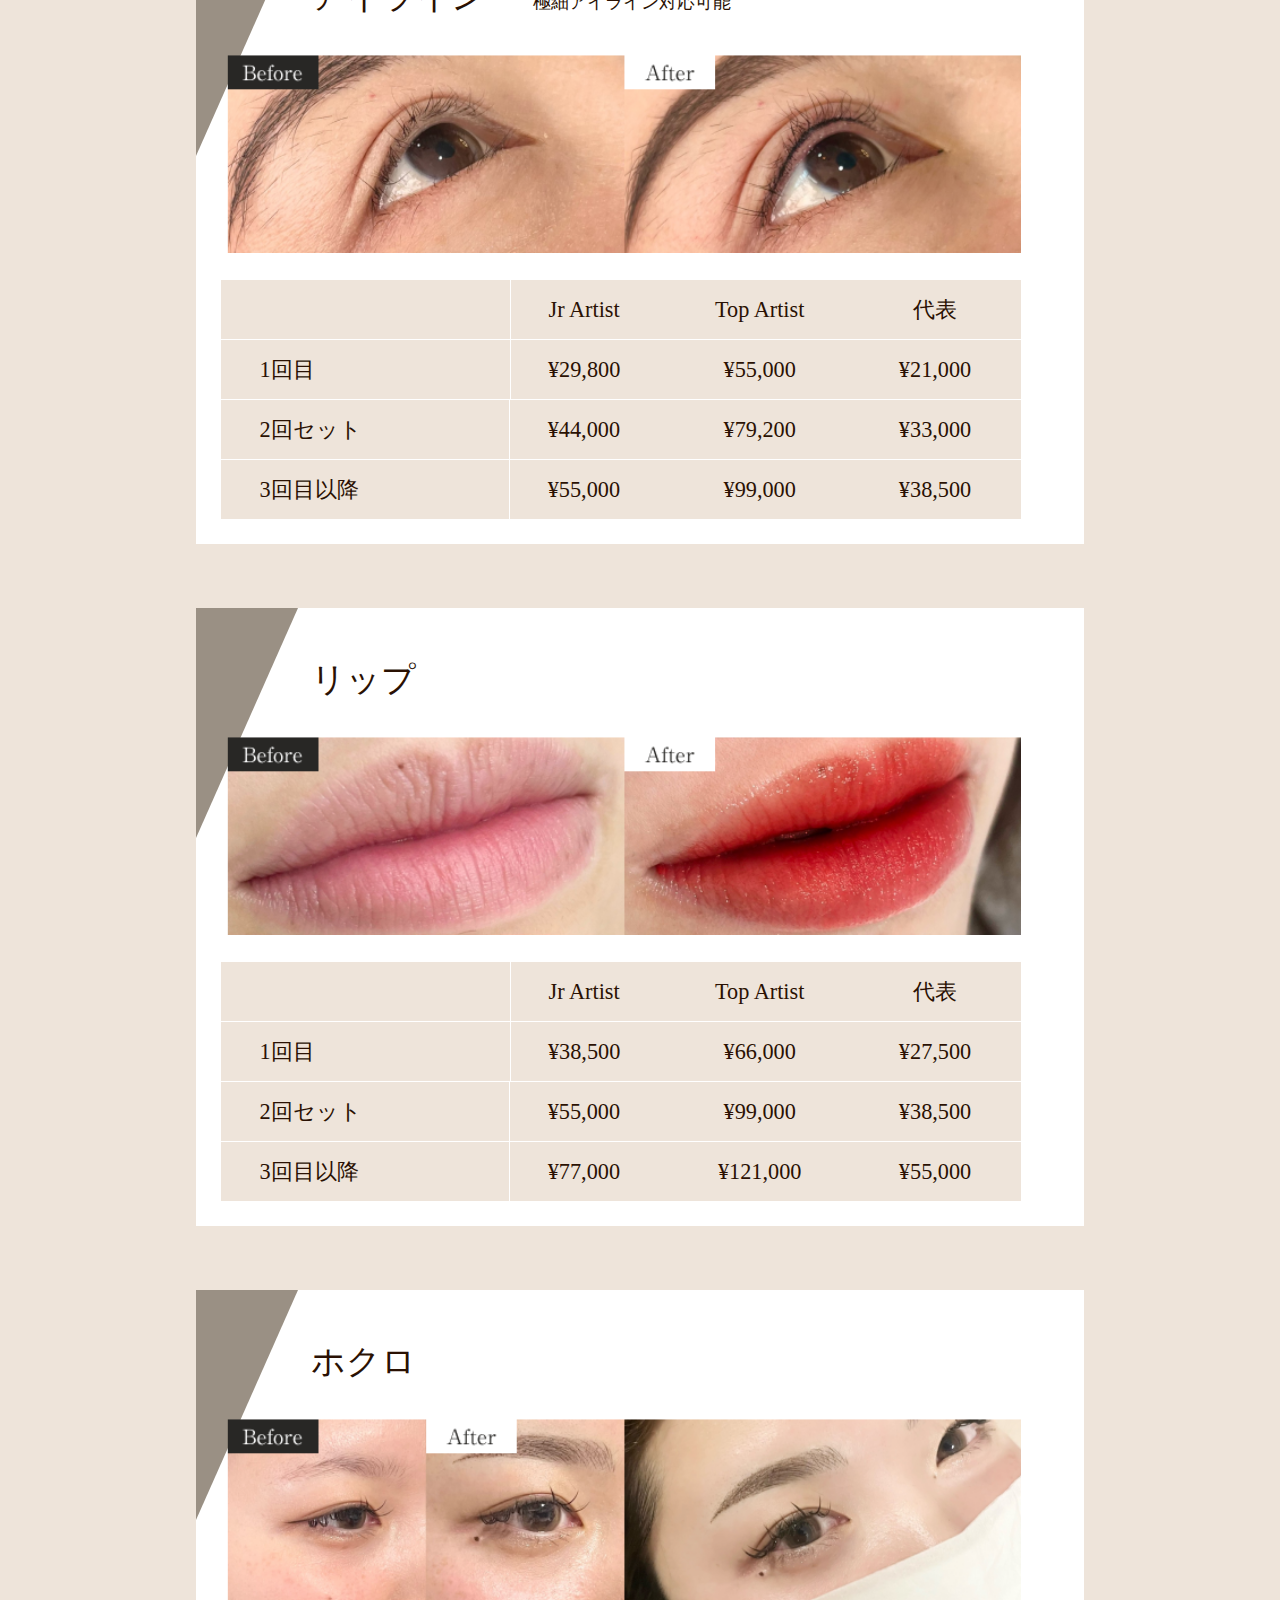
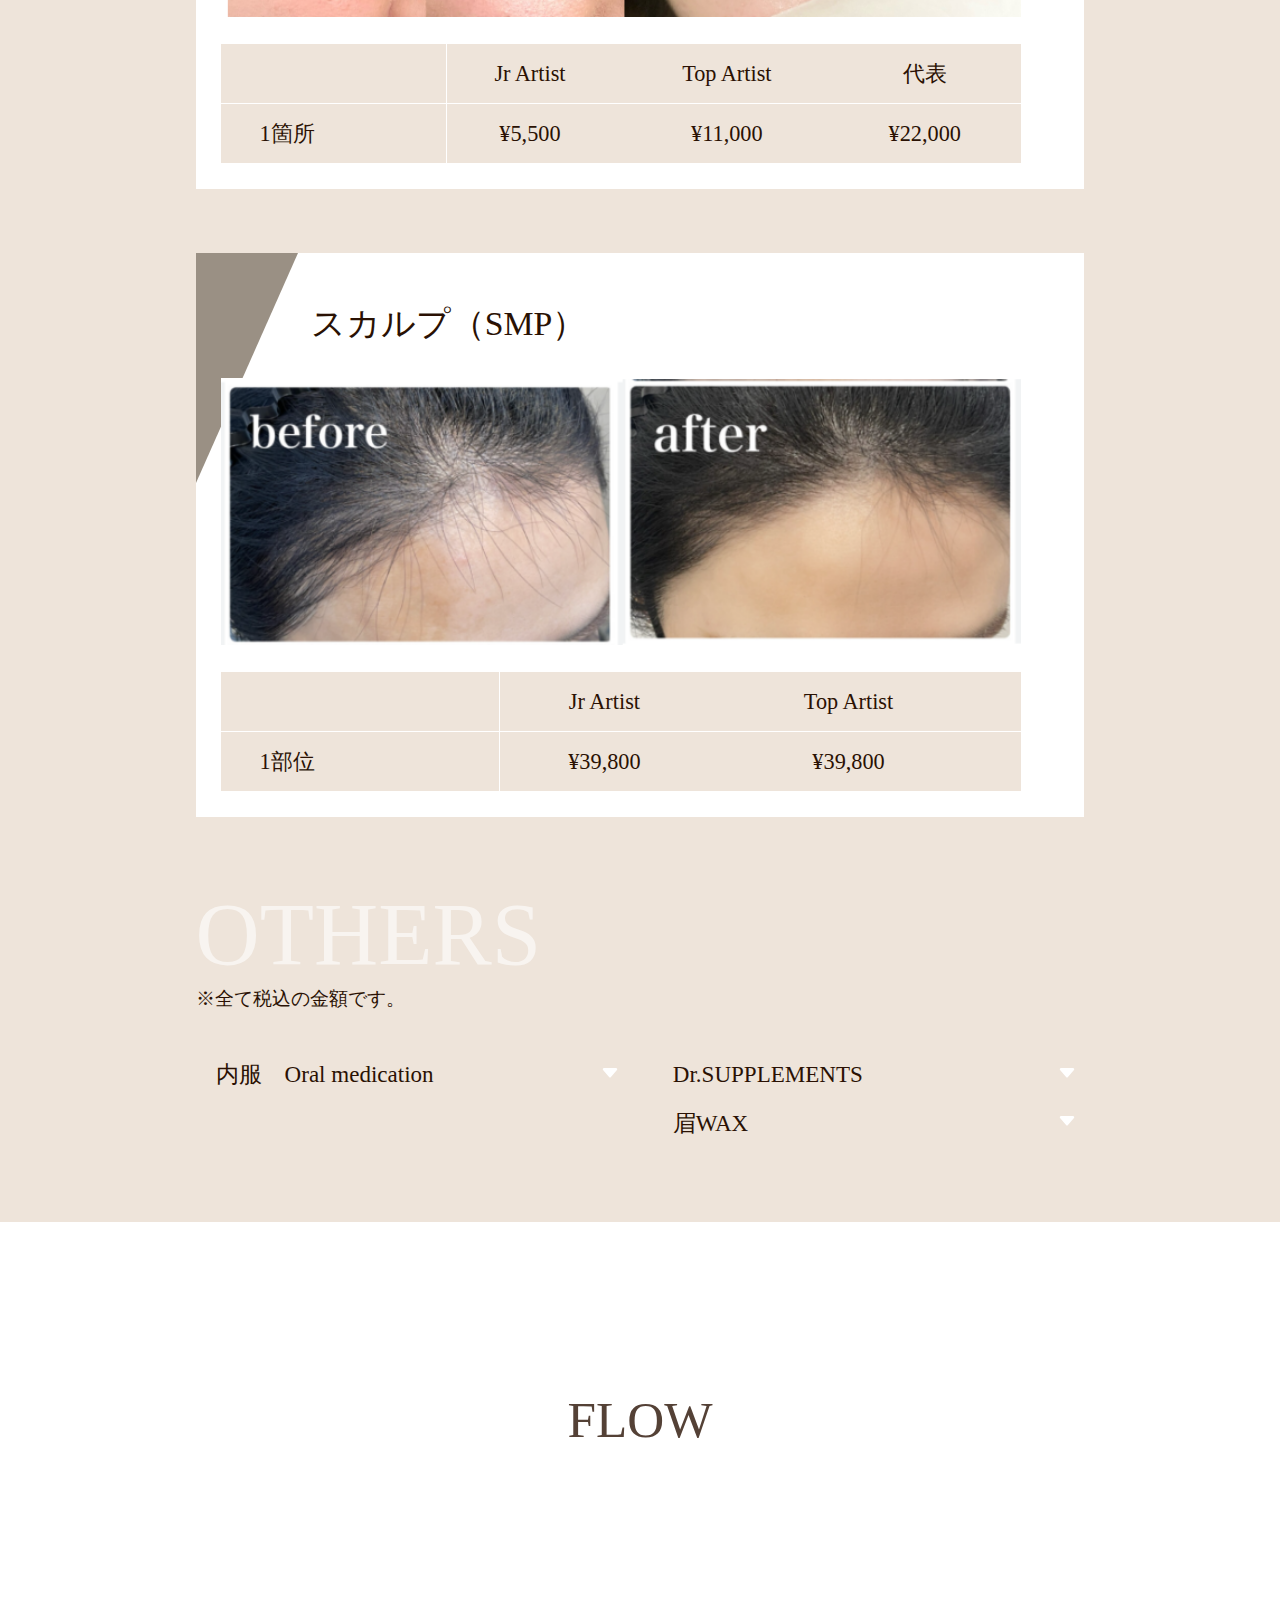
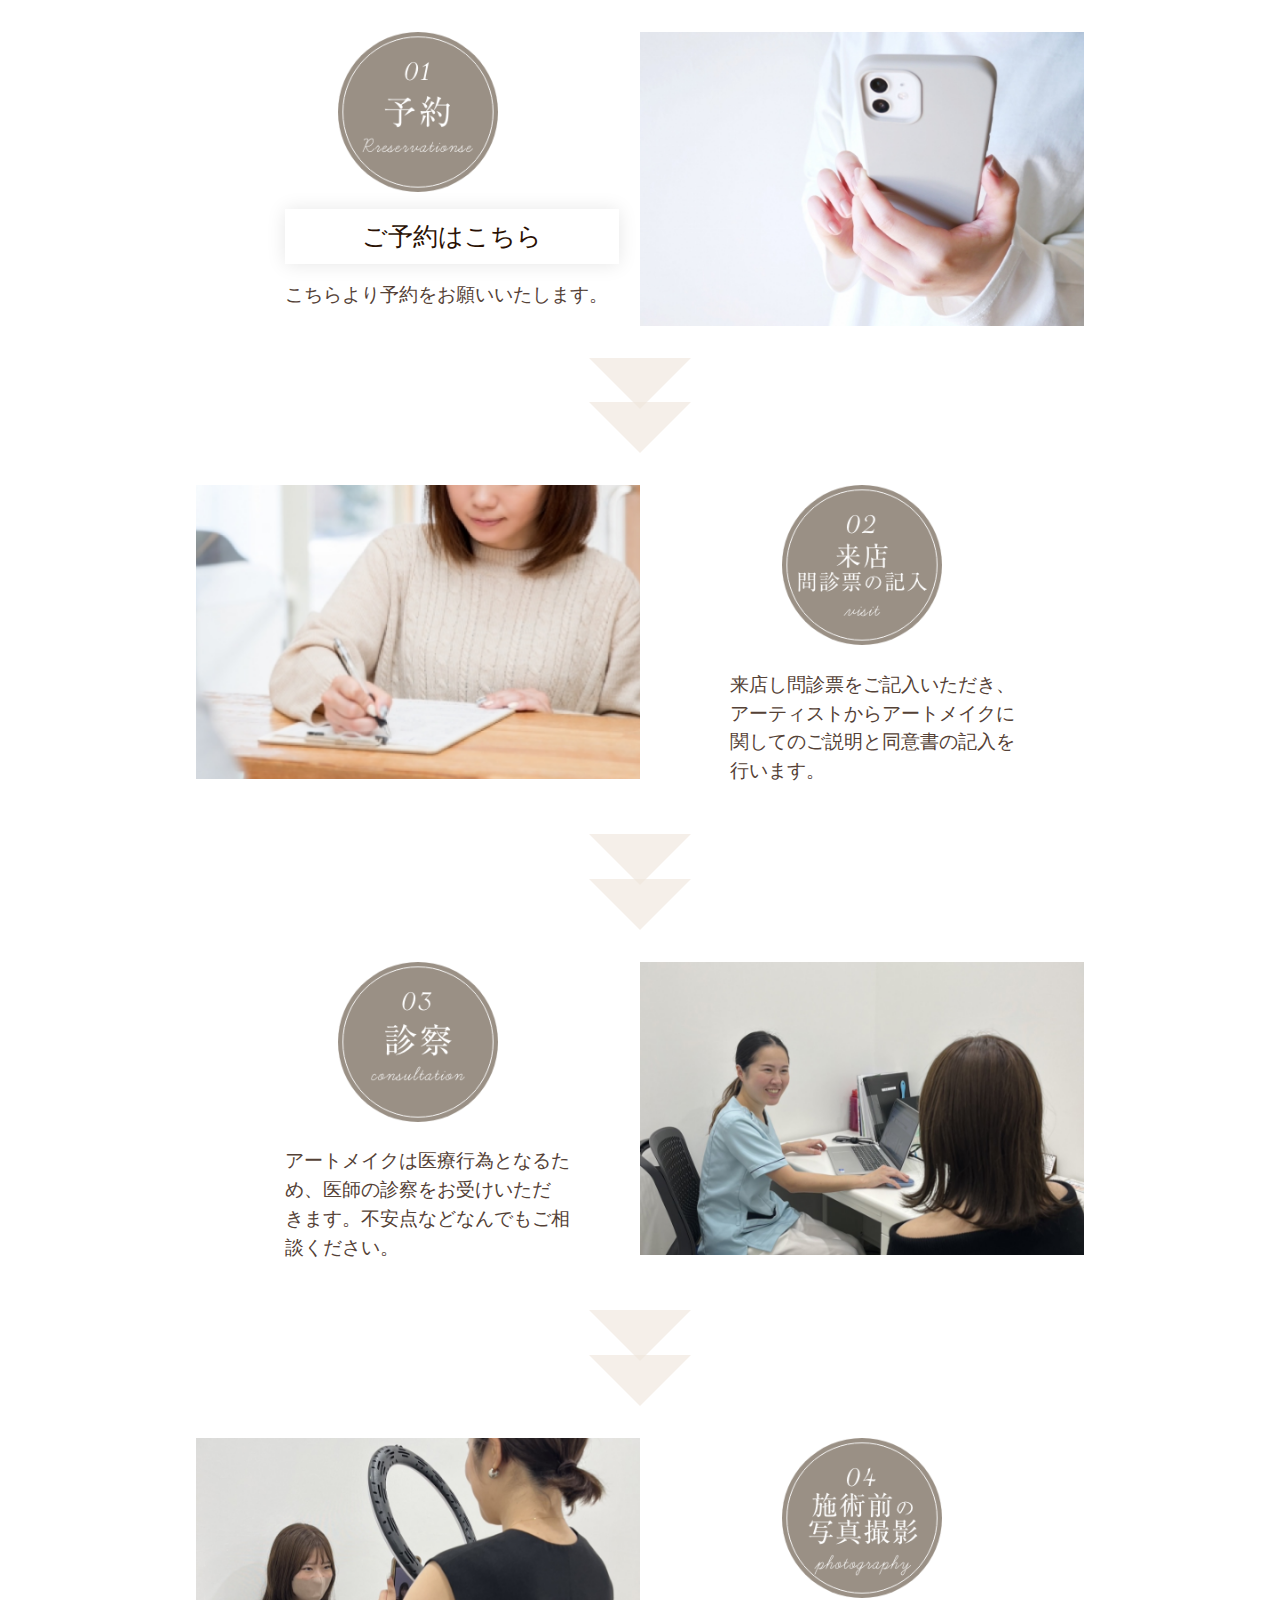
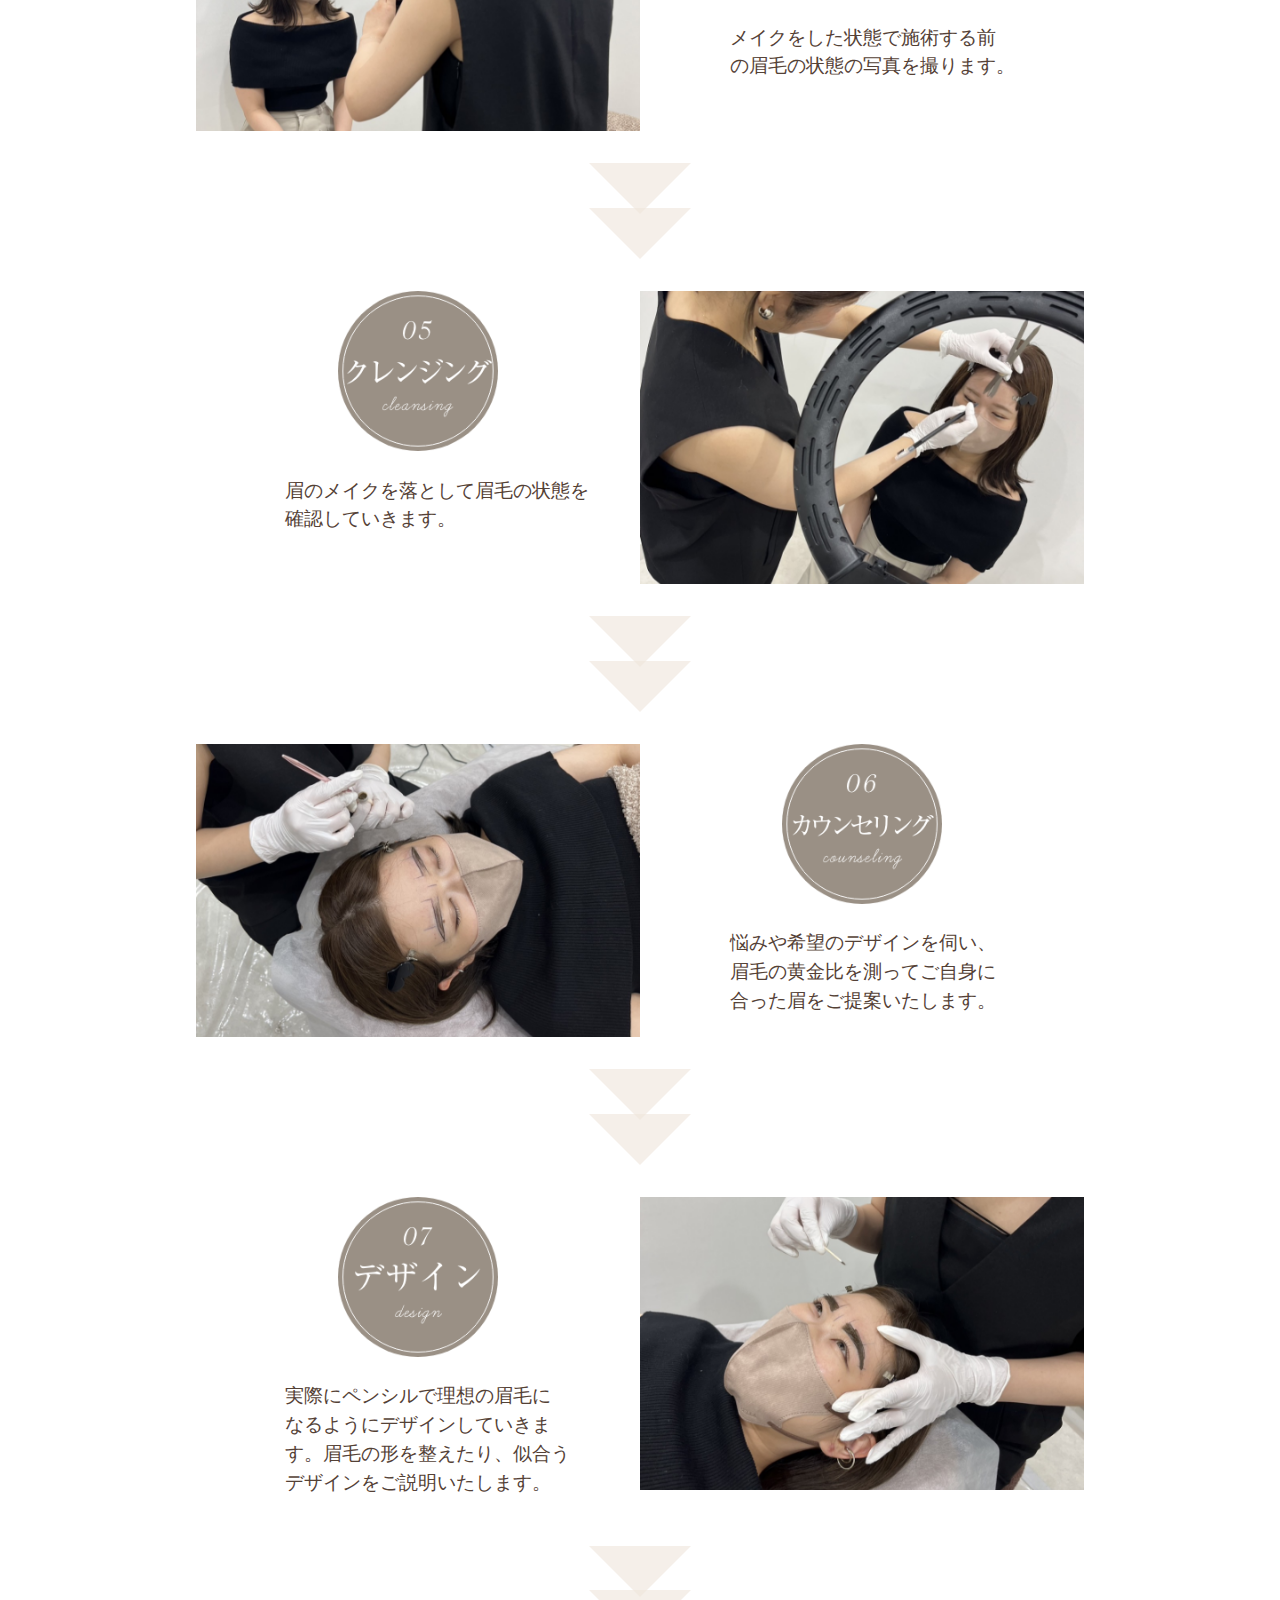
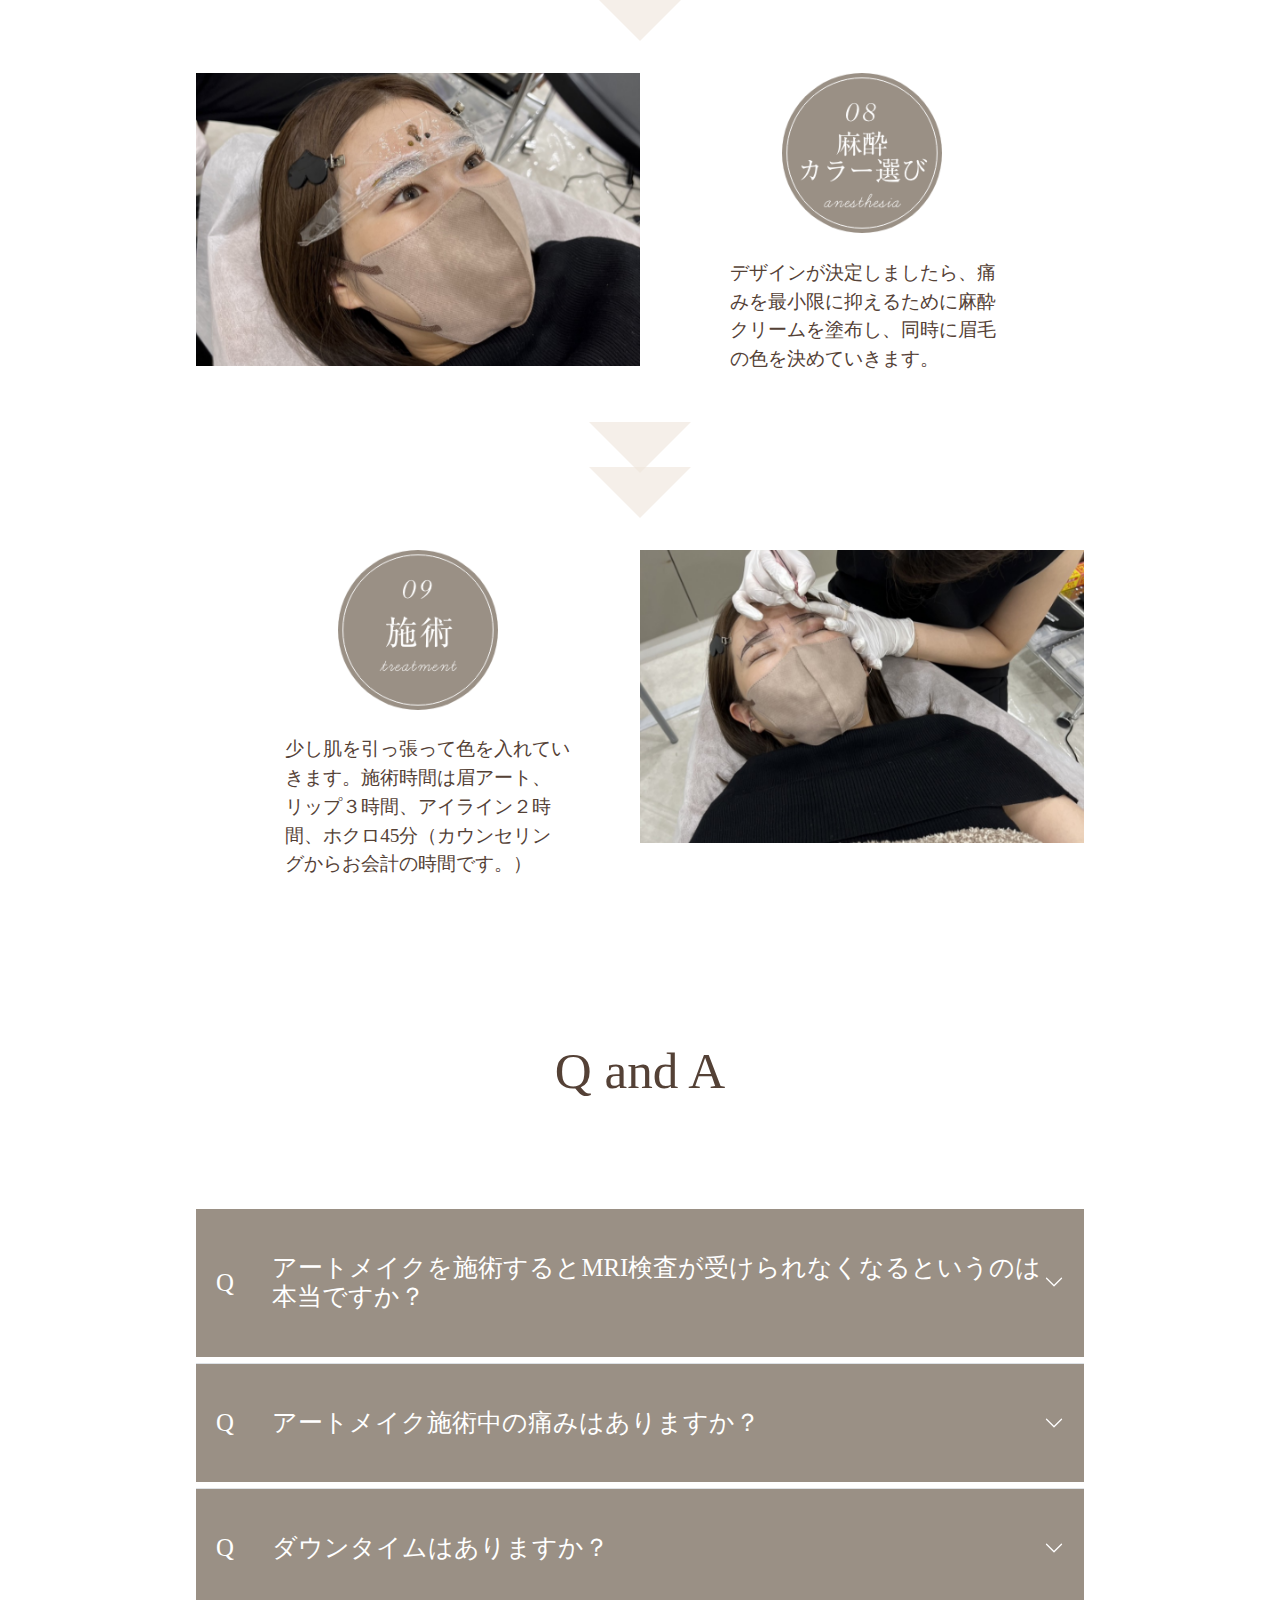
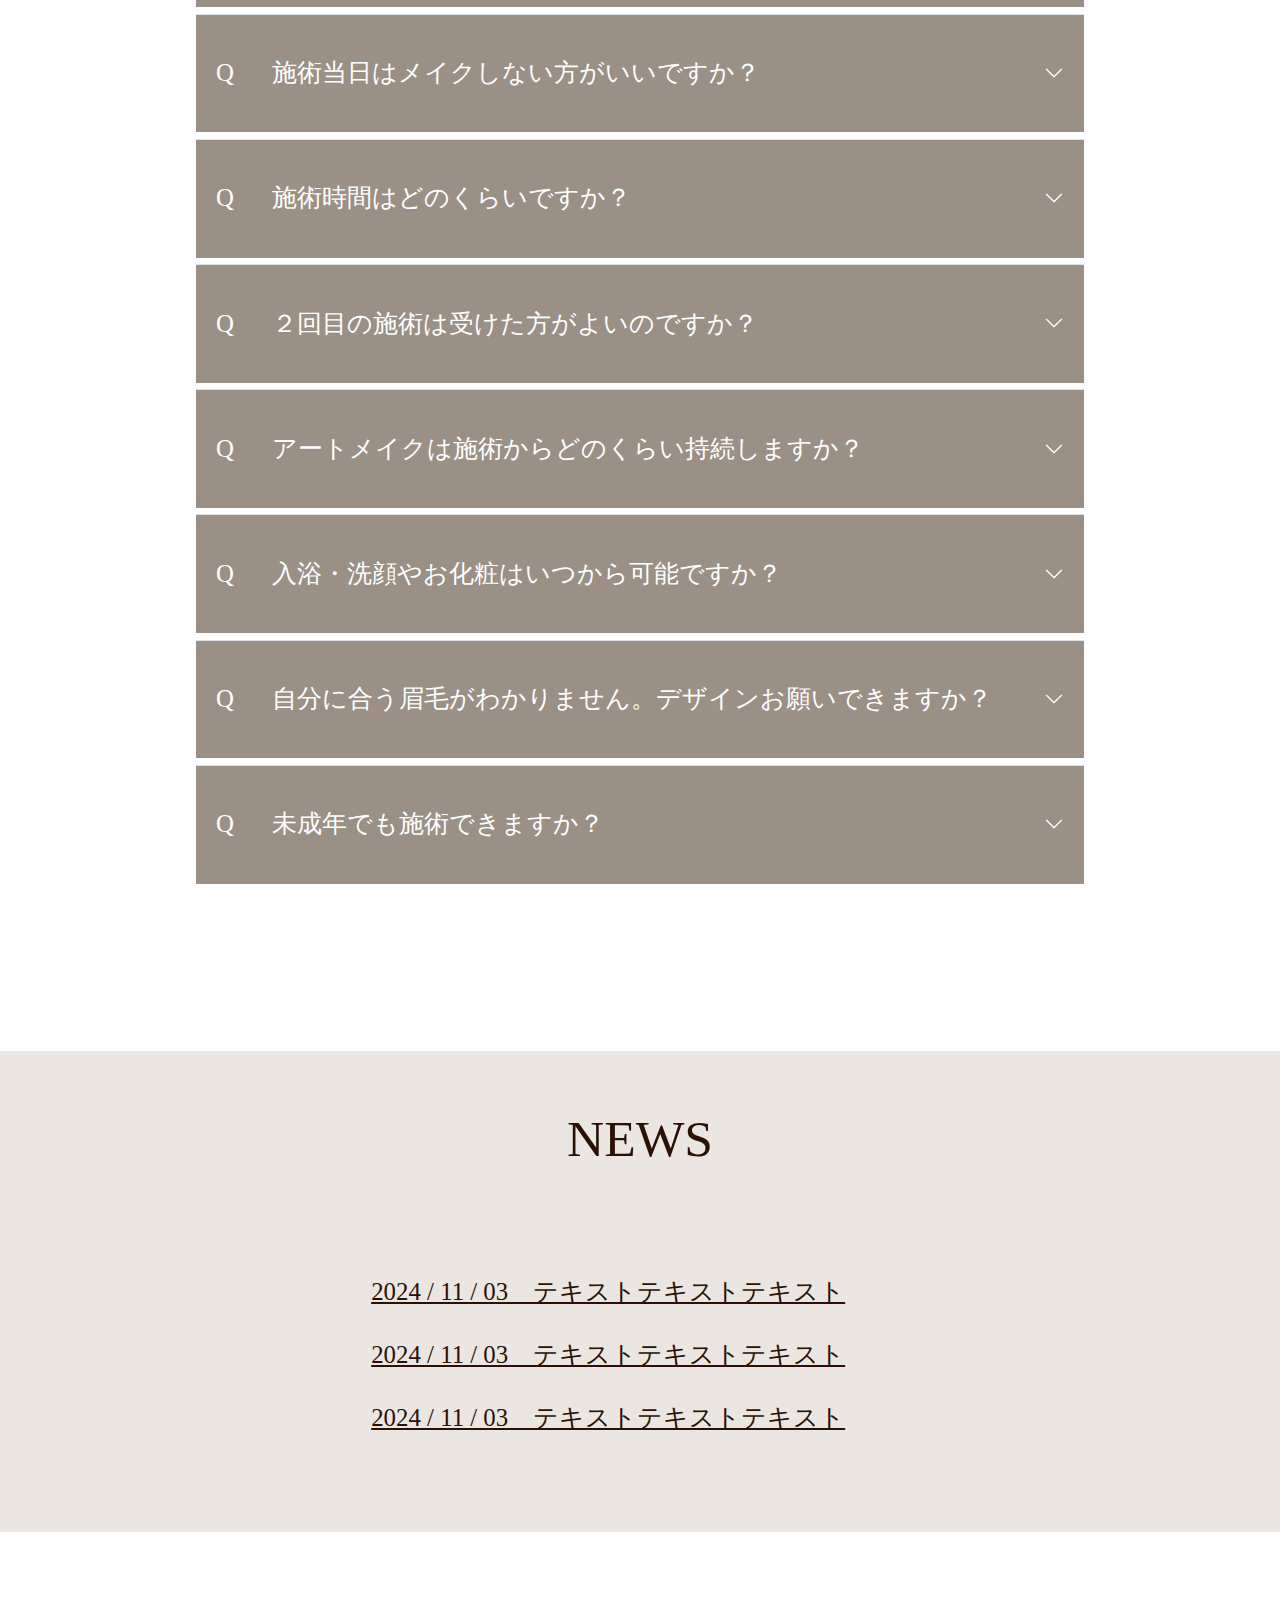
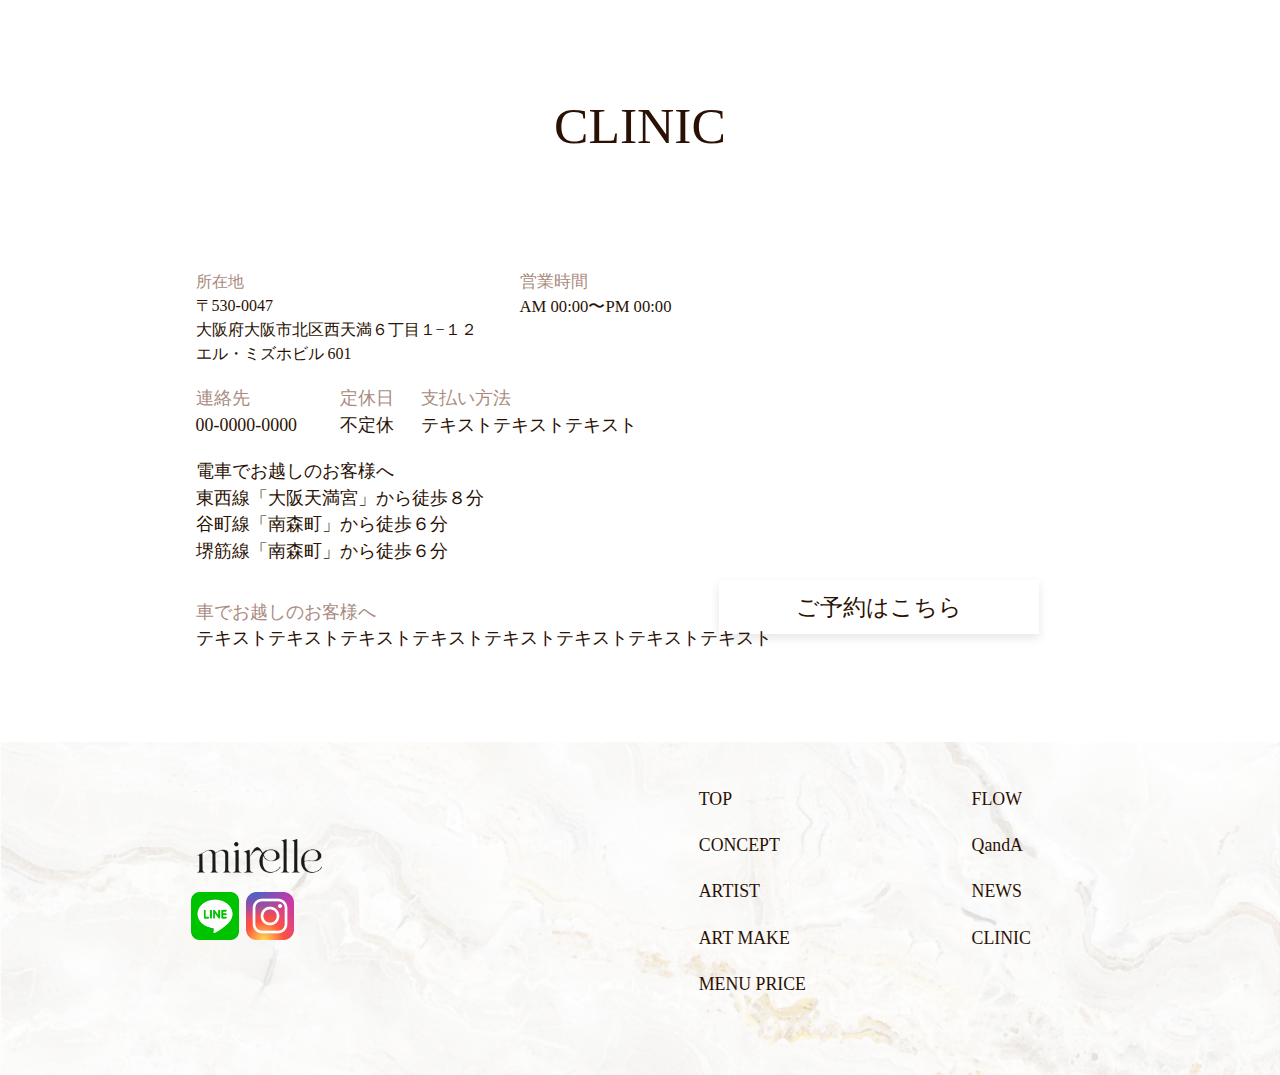
==== commit b96f1866: "20241231_完成" ====
--- a/index.html
+++ b/index.html
@@ -13,7 +13,7 @@
         integrity="sha384-geWF76RCwLtnZ8qwWowPQNguL3RmwHVBC9FhGdlKrxdiJJigb/j/68SIy3Te4Bkz"
         crossorigin="anonymous"></script>
     <link rel="stylesheet" href="./css/style.css">
-    <!-- <link rel="stylesheet" href="./css/style.sp.css"> -->
+    <link rel="stylesheet" href="./css/style.sp.css">
     <script src="./js/script.js"></script>
 </head>
 
@@ -39,8 +39,7 @@
                     <div class="offcanvas-body">
                         <ul class="navbar-nav justify-content-end flex-grow-1 pe-3">
                             <li class="nav-item">
-                                <a class="nav-link active" aria-current="page"
-                                    href="./index.html#CONCEPT">CONCEPT</a>
+                                <a class="nav-link active" aria-current="page" href="./index.html#CONCEPT">CONCEPT</a>
                             </li>
                             <li class="nav-item">
                                 <a class="nav-link active" aria-current="page" href="./index.html#ARTIST">ARTIST</a>
@@ -116,12 +115,15 @@
         <div class="block-3" id="CONCEPT">
             <p class="h1 block-3-title">CONCEPT</p>
             <div class="block-3-blok">
-                <p class="block-3-blok-bun">
-                    mirelle(ミレル)は、mirage(ミラージュ)とelegant(エレガント)を組み合わせた<br>
-                    造語で美しさの追求を意味しています。<br><br>
+                <p class="block-3-blok-bun Fixed_layout">
+                    mirelle(ミレル)は、mirage(ミラージュ)とelegant(エレガント)を組み合わせた<br>造語で美しさの追求を意味しています。<br><br>
                     個々の魅力を最大限に引き出し自然ながらも魔法のような変化をもたらします。<br><br>
-                    私たちはmirelleならではの繊細なタッチと洗練された技術で<br>
-                    お客様のお顔に美を生み出しお客様の魅力を新たな次元に引き上げます。
+                    私たちはmirelleならではの繊細なタッチと洗練された技術で<br>お客様のお顔に美を生み出しお客様の魅力を新たな次元に引き上げます。
+                </p>
+                <p class="block-3-blok-bun Responsive">
+                    mirelle(ミレル)は、mirage(ミラージュ)と<br>elegant(エレガント)を組み合わせた造語で<br>美しさの追求を意味しています。<br><br>
+                    個々の魅力を最大限に引き出し<br>自然ながらも魔法のような変化をもたらします。<br><br>
+                    私たちはmirelleならではの<br>繊細なタッチと洗練された技術で<br>お客様のお顔に美を生み出し<br>お客様の魅力を新たな次元に引き上げます。
                 </p>
             </div>
             <div class="block-3-img">
@@ -140,9 +142,13 @@
                         アートメイク教育事業<br>
                         mocci認定講師・認定アーティスト
                     </p>
-                    <p class="block-4-block-setumei-msg">
+                    <p class="block-4-block-setumei-msg Fixed_layout">
                         Mirelleで受けるアートメイクは<br>
                         自の美しさを再発見するための魔法の鍵です。
+                    </p>
+                    <p class="block-4-block-setumei-msg Responsive">
+                        Mirelleで受けるアートメイクは<br>
+                        自の美しさを再発見するための<br>魔法の鍵です。
                     </p>
                 </div>
             </div>
@@ -245,13 +251,15 @@
                                 <td class="block-7-block1-money-table-tr-cash">¥77,000</td>
                             </tr>
                             <tr class="block-7-block1-money-table-tr">
-                                <td class="block-7-block1-money-table-tr-rowname">2回セット</td>
+                                <td class="block-7-block1-money-table-tr-rowname Fixed_layout">2回セット</td>
+                                <td class="block-7-block1-money-table-tr-rowname Responsive">2回<br>セット</td>
                                 <td class="block-7-block1-money-table-tr-cash">¥66,000</td>
                                 <td class="block-7-block1-money-table-tr-cash">¥99,000</td>
                                 <td class="block-7-block1-money-table-tr-cash">¥121,000</td>
                             </tr>
                             <tr class="block-7-block1-money-table-tr">
-                                <td class="block-7-block1-money-table-tr-rowname">3回目以降</td>
+                                <td class="block-7-block1-money-table-tr-rowname Fixed_layout">3回目以降</td>
+                                <td class="block-7-block1-money-table-tr-rowname Responsive">3回目<br>以降</td>
                                 <td class="block-7-block1-money-table-tr-cash">¥27,500</td>
                                 <td class="block-7-block1-money-table-tr-cash">¥38,500</td>
                                 <td class="block-7-block1-money-table-tr-cash">¥55,000</td>
@@ -290,13 +298,15 @@
                                 <td class="block-7-block-money-table-tr-cash">¥21,000</td>
                             </tr>
                             <tr class="block-7-block-money-table-tr">
-                                <td class="block-7-block-money-table-tr-rowname">2回セット</td>
+                                <td class="block-7-block-money-table-tr-rowname Fixed_layout">2回セット</td>
+                                <td class="block-7-block-money-table-tr-rowname Responsive">2回<br>セット</td>
                                 <td class="block-7-block-money-table-tr-cash">¥44,000</td>
                                 <td class="block-7-block-money-table-tr-cash">¥79,200</td>
                                 <td class="block-7-block-money-table-tr-cash">¥33,000</td>
                             </tr>
                             <tr class="block-7-block-money-table-tr">
-                                <td class="block-7-block-money-table-tr-rowname">3回目以降</td>
+                                <td class="block-7-block-money-table-tr-rowname Fixed_layout">3回目以降</td>
+                                <td class="block-7-block-money-table-tr-rowname Responsive">3回目<br>以降</td>
                                 <td class="block-7-block-money-table-tr-cash">¥55,000</td>
                                 <td class="block-7-block-money-table-tr-cash">¥99,000</td>
                                 <td class="block-7-block-money-table-tr-cash">¥38,500</td>
@@ -331,13 +341,15 @@
                                 <td class="block-7-block-money-table-tr-cash">¥27,500</td>
                             </tr>
                             <tr class="block-7-block-money-table-tr">
-                                <td class="block-7-block-money-table-tr-rowname">2回セット</td>
+                                <td class="block-7-block-money-table-tr-rowname Fixed_layout">2回セット</td>
+                                <td class="block-7-block-money-table-tr-rowname Responsive">2回<br>セット</td>
                                 <td class="block-7-block-money-table-tr-cash">¥55,000</td>
                                 <td class="block-7-block-money-table-tr-cash">¥99,000</td>
                                 <td class="block-7-block-money-table-tr-cash">¥38,500</td>
                             </tr>
                             <tr class="block-7-block-money-table-tr">
-                                <td class="block-7-block-money-table-tr-rowname">3回目以降</td>
+                                <td class="block-7-block-money-table-tr-rowname Fixed_layout">3回目以降</td>
+                                <td class="block-7-block-money-table-tr-rowname Responsive">3回目<br>以降</td>
                                 <td class="block-7-block-money-table-tr-cash">¥77,000</td>
                                 <td class="block-7-block-money-table-tr-cash">¥121,000</td>
                                 <td class="block-7-block-money-table-tr-cash">¥55,000</td>
@@ -427,7 +439,9 @@
                                             <tr class="block-7-others-menu-medication-money-table-tr">
                                                 <td class="block-7-others-menu-medication-money-table-tr-rowname">
                                                     基本セット（30日分）</td>
-                                                <td class="block-7-others-menu-medication-money-table-tr-cash block-7-others-menu-medication-money-table-tr-cash1">¥3,500
+                                                <td
+                                                    class="block-7-others-menu-medication-money-table-tr-cash block-7-others-menu-medication-money-table-tr-cash1">
+                                                    ¥3,500
                                                 </td>
                                             </tr>
                                             <tr class="block-7-others-menu-medication-money-table-tr">
@@ -449,7 +463,9 @@
                                             <tr class="block-7-others-menu-medication-money-table-tr">
                                                 <td class="block-7-others-menu-medication-money-table-tr-rowname">美白セット
                                                 </td>
-                                                <td class="block-7-others-menu-medication-money-table-tr-cash block-7-others-menu-medication-money-table-tr-cash1">¥4,500
+                                                <td
+                                                    class="block-7-others-menu-medication-money-table-tr-cash block-7-others-menu-medication-money-table-tr-cash1">
+                                                    ¥4,500
                                                 </td>
                                             </tr>
                                             <tr class="block-7-others-menu-medication-money-table-tr">
@@ -469,19 +485,25 @@
                                             <tr class="block-7-others-menu-medication-money-table-tr">
                                                 <td class="block-7-others-menu-medication-money-table-tr-rowname">3mg
                                                 </td>
-                                                <td class="block-7-others-menu-medication-money-table-tr-cash block-7-others-menu-medication-money-table-tr-cash1">¥9,900
+                                                <td
+                                                    class="block-7-others-menu-medication-money-table-tr-cash block-7-others-menu-medication-money-table-tr-cash1">
+                                                    ¥9,900
                                                 </td>
                                             </tr>
                                             <tr class="block-7-others-menu-medication-money-table-tr">
                                                 <td class="block-7-others-menu-medication-money-table-tr-rowname">7mg
                                                 </td>
-                                                <td class="block-7-others-menu-medication-money-table-tr-cash block-7-others-menu-medication-money-table-tr-cash1">¥16,900
+                                                <td
+                                                    class="block-7-others-menu-medication-money-table-tr-cash block-7-others-menu-medication-money-table-tr-cash1">
+                                                    ¥16,900
                                                 </td>
                                             </tr>
                                             <tr class="block-7-others-menu-medication-money-table-tr">
                                                 <td class="block-7-others-menu-medication-money-table-tr-rowname">14mg
                                                 </td>
-                                                <td class="block-7-others-menu-medication-money-table-tr-cash block-7-others-menu-medication-money-table-tr-cash1">¥22,900
+                                                <td
+                                                    class="block-7-others-menu-medication-money-table-tr-cash block-7-others-menu-medication-money-table-tr-cash1">
+                                                    ¥22,900
                                                 </td>
                                             </tr>
                                             <tr class="block-7-others-menu-medication-money-table-tr">
@@ -492,7 +514,9 @@
                                                 <td class="block-7-others-menu-medication-money-table-tr-rowname">
                                                     ビマトプロスト
                                                 </td>
-                                                <td class="block-7-others-menu-medication-money-table-tr-cash block-7-others-menu-medication-money-table-tr-cash1">¥5,000
+                                                <td
+                                                    class="block-7-others-menu-medication-money-table-tr-cash block-7-others-menu-medication-money-table-tr-cash1">
+                                                    ¥5,000
                                                 </td>
                                             </tr>
                                         </tbody>
@@ -521,7 +545,8 @@
                                                 <tr class="block-7-others-menu-medication-money-table-tr">
                                                     <td class="block-7-others-menu-medication-money-table-tr-rowname">
                                                         CV-Base</td>
-                                                    <td class="block-7-others-menu-medication-money-table-tr-cash block-7-others-menu-medication-money-table-tr-cash2">
+                                                    <td
+                                                        class="block-7-others-menu-medication-money-table-tr-cash block-7-others-menu-medication-money-table-tr-cash2">
                                                         ¥6,400
                                                     </td>
                                                 </tr>
@@ -529,7 +554,8 @@
                                                     <td class="block-7-others-menu-medication-money-table-tr-rowname">
                                                         Vit D
                                                     </td>
-                                                    <td class="block-7-others-menu-medication-money-table-tr-cash block-7-others-menu-medication-money-table-tr-cash2">
+                                                    <td
+                                                        class="block-7-others-menu-medication-money-table-tr-cash block-7-others-menu-medication-money-table-tr-cash2">
                                                         ¥2,500
                                                     </td>
                                                 </tr>
@@ -537,21 +563,24 @@
                                                     <td class="block-7-others-menu-medication-money-table-tr-rowname">
                                                         PQQ+L-Camitine
                                                     </td>
-                                                    <td class="block-7-others-menu-medication-money-table-tr-cash block-7-others-menu-medication-money-table-tr-cash2">
+                                                    <td
+                                                        class="block-7-others-menu-medication-money-table-tr-cash block-7-others-menu-medication-money-table-tr-cash2">
                                                         ¥6,900
                                                     </td>
                                                 </tr>
                                                 <tr class="block-7-others-menu-medication-money-table-tr">
                                                     <td class="block-7-others-menu-medication-money-table-tr-rowname">
                                                         L-Arginine3000mg</td>
-                                                    <td class="block-7-others-menu-medication-money-table-tr-cash block-7-others-menu-medication-money-table-tr-cash2">
+                                                    <td
+                                                        class="block-7-others-menu-medication-money-table-tr-cash block-7-others-menu-medication-money-table-tr-cash2">
                                                         ¥7,800
                                                     </td>
                                                 </tr>
                                                 <tr class="block-7-others-menu-medication-money-table-tr">
                                                     <td class="block-7-others-menu-medication-money-table-tr-rowname">
                                                         L-Camitine1100mg</td>
-                                                    <td class="block-7-others-menu-medication-money-table-tr-cash block-7-others-menu-medication-money-table-tr-cash2">
+                                                    <td
+                                                        class="block-7-others-menu-medication-money-table-tr-cash block-7-others-menu-medication-money-table-tr-cash2">
                                                         ¥5,800
                                                     </td>
                                                 </tr>
@@ -559,7 +588,8 @@
                                                     <td class="block-7-others-menu-medication-money-table-tr-rowname">
                                                         Zinc
                                                     </td>
-                                                    <td class="block-7-others-menu-medication-money-table-tr-cash block-7-others-menu-medication-money-table-tr-cash2">
+                                                    <td
+                                                        class="block-7-others-menu-medication-money-table-tr-cash block-7-others-menu-medication-money-table-tr-cash2">
                                                         ¥4,000
                                                     </td>
                                                 </tr>
@@ -568,7 +598,8 @@
                                                         R＆F
                                                         for men
                                                     </td>
-                                                    <td class="block-7-others-menu-medication-money-table-tr-cash block-7-others-menu-medication-money-table-tr-cash2">
+                                                    <td
+                                                        class="block-7-others-menu-medication-money-table-tr-cash block-7-others-menu-medication-money-table-tr-cash2">
                                                         ¥8,000
                                                     </td>
                                                 </tr>
@@ -577,7 +608,8 @@
                                                         Fem
                                                         Support
                                                     </td>
-                                                    <td class="block-7-others-menu-medication-money-table-tr-cash block-7-others-menu-medication-money-table-tr-cash2">
+                                                    <td
+                                                        class="block-7-others-menu-medication-money-table-tr-cash block-7-others-menu-medication-money-table-tr-cash2">
                                                         ¥3,600
                                                     </td>
                                                 </tr>
@@ -608,7 +640,8 @@
                                                             class="block-7-others-menu-medication-money-table-tr-rowname">
                                                             単品
                                                         </td>
-                                                        <td class="block-7-others-menu-medication-money-table-tr-cash block-7-others-menu-medication-money-table-tr-cash3">
+                                                        <td
+                                                            class="block-7-others-menu-medication-money-table-tr-cash block-7-others-menu-medication-money-table-tr-cash3">
                                                             ¥5,500
                                                         </td>
                                                     </tr>
@@ -617,7 +650,8 @@
                                                             class="block-7-others-menu-medication-money-table-tr-rowname">
                                                             セット
                                                         </td>
-                                                        <td class="block-7-others-menu-medication-money-table-tr-cash block-7-others-menu-medication-money-table-tr-cash3">
+                                                        <td
+                                                            class="block-7-others-menu-medication-money-table-tr-cash block-7-others-menu-medication-money-table-tr-cash3">
                                                             ¥3,000
                                                         </td>
                                                     </tr>
@@ -635,7 +669,7 @@
         <!-- フロー -->
         <div class="block-8" id="FLOW">
             <div class="block-8-title">FLOW</div>
-            <div class="block-8-block">
+            <div class="block-8-block block-8-block-Responsive1">
                 <div class="block-8-block-box">
                     <div class="block-8-block-box-msg">
                         <img src="./img/01.png" alt="" srcset="">
@@ -651,11 +685,11 @@
                     <img src="./img/flow1.png" alt="" srcset="">
                 </div>
             </div>
-            <div class="block-8-downicon">
-                <div class="block-8-downicon-triangle"></div>
-                <div class="block-8-downicon-triangle"></div>
-            </div>
-            <div class="block-8-block">
+            <div class="block-8-downicon block-8-downicon1">
+                <div class="block-8-downicon-triangle"></div>
+                <div class="block-8-downicon-triangle"></div>
+            </div>
+            <div class="block-8-block block-8-block-Responsive2">
                 <div class="block-8-block-img">
                     <img src="./img/flow2.png" alt="" srcset="">
                 </div>
@@ -664,38 +698,48 @@
                         <img src="./img/02.png" alt="" srcset="">
                     </div>
                     <div class="block-8-block-box-exp">
-                        <p>来店し問診票をご記入いただき、<br>
+                        <p class="Fixed_layout">
+                            来店し問診票をご記入いただき、<br>
                             アーティストからアートメイクに<br>
                             関してのご説明と同意書の記入を<br>
                             行います。</p>
-                    </div>
-                </div>
-            </div>
-            <div class="block-8-downicon">
-                <div class="block-8-downicon-triangle"></div>
-                <div class="block-8-downicon-triangle"></div>
-            </div>
-            <div class="block-8-block">
+                        <p class="Responsive">
+                            来店し問診票をご記入いただき、アーティストから<br>
+                            アートメイクに関してのご説明と同意書の記入を行<br>
+                            います。</p>
+                    </div>
+                </div>
+            </div>
+            <div class="block-8-downicon block-8-downicon2">
+                <div class="block-8-downicon-triangle"></div>
+                <div class="block-8-downicon-triangle"></div>
+            </div>
+            <div class="block-8-block block-8-block-Responsive3">
                 <div class="block-8-block-box">
                     <div class="block-8-block-box-msg">
                         <img src="./img/03.png" alt="" srcset="">
                     </div>
                     <div class="block-8-block-box-exp">
-                        <p>アートメイクは医療行為となるた<br>
+                        <p class="Fixed_layout">アートメイクは医療行為となるた<br>
                             め、医師の診察をお受けいただ<br>
                             きます。不安点などなんでもご相<br>
-                            談ください。</p>
+                            談ください。
+                        </p>
+                        <p class="Responsive">アートメイクは医療行為となるため、医師の診察を<br>
+                            お受けいただきます。不安点などなんでもご相談く<br>
+                            ださい。
+                        </p>
                     </div>
                 </div>
                 <div class="block-8-block-img">
                     <img src="./img/flow3.png" alt="" srcset="">
                 </div>
             </div>
-            <div class="block-8-downicon">
-                <div class="block-8-downicon-triangle"></div>
-                <div class="block-8-downicon-triangle"></div>
-            </div>
-            <div class="block-8-block">
+            <div class="block-8-downicon block-8-downicon3">
+                <div class="block-8-downicon-triangle"></div>
+                <div class="block-8-downicon-triangle"></div>
+            </div>
+            <div class="block-8-block block-8-block-Responsive4">
                 <div class="block-8-block-img">
                     <img src="./img/flow4.png" alt="" srcset="">
                 </div>
@@ -704,38 +748,46 @@
                         <img src="./img/04.png" alt="" srcset="">
                     </div>
                     <div class="block-8-block-box-exp">
-                        <p>
+                        <p class="Fixed_layout">
                             メイクをした状態で施術する前<br>
                             の眉毛の状態の写真を撮ります。
                         </p>
-                    </div>
-                </div>
-            </div>
-            <div class="block-8-downicon">
-                <div class="block-8-downicon-triangle"></div>
-                <div class="block-8-downicon-triangle"></div>
-            </div>
-            <div class="block-8-block">
+                        <p class="Responsive">
+                            メイクをした状態で施術する前の眉毛の状態の写真<br>
+                            を撮ります。
+                        </p>
+                    </div>
+                </div>
+            </div>
+            <div class="block-8-downicon block-8-downicon4">
+                <div class="block-8-downicon-triangle"></div>
+                <div class="block-8-downicon-triangle"></div>
+            </div>
+            <div class="block-8-block block-8-block-Responsive5">
                 <div class="block-8-block-box">
                     <div class="block-8-block-box-msg">
                         <img src="./img/05.png" alt="" srcset="">
                     </div>
                     <div class="block-8-block-box-exp">
-                        <p>
+                        <p class="Fixed_layout">
                             眉のメイクを落として眉毛の状態を<br>
                             確認していきます。
                         </p>
+                        <p class="Responsive">
+                            眉のメイクを落として眉毛の状態を確認していきま<br>
+                            す。
+                        </p>
                     </div>
                 </div>
                 <div class="block-8-block-img">
                     <img src="./img/flow5.png" alt="" srcset="">
                 </div>
             </div>
-            <div class="block-8-downicon">
-                <div class="block-8-downicon-triangle"></div>
-                <div class="block-8-downicon-triangle"></div>
-            </div>
-            <div class="block-8-block">
+            <div class="block-8-downicon block-8-downicon5">
+                <div class="block-8-downicon-triangle"></div>
+                <div class="block-8-downicon-triangle"></div>
+            </div>
+            <div class="block-8-block block-8-block-Responsive6">
                 <div class="block-8-block-img">
                     <img src="./img/flow6.png" alt="" srcset="">
                 </div>
@@ -744,41 +796,50 @@
                         <img src="./img/06.png" alt="" srcset="">
                     </div>
                     <div class="block-8-block-box-exp">
-                        <p>
+                        <p class="Fixed_layout">
                             悩みや希望のデザインを伺い、<br>
                             眉毛の黄金比を測ってご自身に<br>
                             合った眉をご提案いたします。
                         </p>
-                    </div>
-                </div>
-            </div>
-            <div class="block-8-downicon">
-                <div class="block-8-downicon-triangle"></div>
-                <div class="block-8-downicon-triangle"></div>
-            </div>
-            <div class="block-8-block">
+                        <p class="Responsive">
+                            悩みや希望のデザインを伺い、眉毛の黄金比を測っ<br>
+                            てご自身に合った眉をご提案いたします。
+                        </p>
+                    </div>
+                </div>
+            </div>
+            <div class="block-8-downicon block-8-downicon6">
+                <div class="block-8-downicon-triangle"></div>
+                <div class="block-8-downicon-triangle"></div>
+            </div>
+            <div class="block-8-block block-8-block-Responsive7">
                 <div class="block-8-block-box">
                     <div class="block-8-block-box-msg">
                         <img src="./img/07.png" alt="" srcset="">
                     </div>
                     <div class="block-8-block-box-exp">
-                        <p>
+                        <p class="Fixed_layout">
                             実際にペンシルで理想の眉毛に<br>
                             なるようにデザインしていきま<br>
                             す。眉毛の形を整えたり、似合う<br>
                             デザインをご説明いたします。
                         </p>
+                        <p class="Responsive">
+                            実際にペンシルで理想の眉毛になるようにデザイン<br>
+                            していきます。眉毛の形を整えたり、似合うデザイ<br>
+                            ンをご説明いたします。
+                        </p>
                     </div>
                 </div>
                 <div class="block-8-block-img">
                     <img src="./img/flow7.png" alt="" srcset="">
                 </div>
             </div>
-            <div class="block-8-downicon">
-                <div class="block-8-downicon-triangle"></div>
-                <div class="block-8-downicon-triangle"></div>
-            </div>
-            <div class="block-8-block">
+            <div class="block-8-downicon block-8-downicon7">
+                <div class="block-8-downicon-triangle"></div>
+                <div class="block-8-downicon-triangle"></div>
+            </div>
+            <div class="block-8-block block-8-block-Responsive8">
                 <div class="block-8-block-img">
                     <img src="./img/flow8.png" alt="" srcset="">
                 </div>
@@ -787,30 +848,42 @@
                         <img src="./img/08.png" alt="" srcset="">
                     </div>
                     <div class="block-8-block-box-exp">
-                        <p>
+                        <p class="Fixed_layout">
                             デザインが決定しましたら、痛<br>
                             みを最小限に抑えるために麻酔<br>
                             クリームを塗布し、同時に眉毛<br>
                             の色を決めていきます。
                         </p>
-                    </div>
-                </div>
-            </div>
-            <div class="block-8-downicon">
-                <div class="block-8-downicon-triangle"></div>
-                <div class="block-8-downicon-triangle"></div>
-            </div>
-            <div class="block-8-block">
+                        <p class="Responsive">
+                            デザインが決定しましたら、痛みを最小限に抑える<br>
+                            ために麻酔クリームを塗布し、同時に眉毛の色を決<br>
+                            めていきます。
+                        </p>
+                    </div>
+                </div>
+            </div>
+            <div class="block-8-downicon block-8-downicon8">
+                <div class="block-8-downicon-triangle"></div>
+                <div class="block-8-downicon-triangle"></div>
+            </div>
+            <div class="block-8-block block-8-block-Responsive9">
                 <div class="block-8-block-box">
                     <div class="block-8-block-box-msg">
                         <img src="./img/09.png" alt="" srcset="">
                     </div>
                     <div class="block-8-block-box-exp">
-                        <p>少し肌を引っ張って色を入れてい<br>
+                        <p class="Fixed_layout">
+                            少し肌を引っ張って色を入れてい<br>
                             きます。施術時間は眉アート、<br>
                             リップ３時間、アイライン２時<br>
                             間、ホクロ45分（カウンセリン<br>
                             グからお会計の時間です。）
+                        </p>
+                        <p class="Responsive">
+                            少し肌を引っ張って色を入れていきます。施術時間<br>
+                            は眉アート、リップ３時間、アイライン２時間、ホ<br>
+                            クロ45分（カウンセリングからお会計の時間で<br>
+                            す。）
                         </p>
                     </div>
                 </div>
@@ -969,11 +1042,11 @@
         <div class="block-10" id="NEWS">
             <div class="block-10-title">NEWS</div>
             <div class="block-10-comment">
-                <div class="block-10-comment-text"> <a href="http://google.com">2024 / 11 /
+                <div class="block-10-comment-text"> <a href="NEWS.html">2024 / 11 /
                         03　テキストテキストテキスト</a></div>
-                <div class="block-10-comment-text"> <a href="http://google.com">2024 / 11 /
+                <div class="block-10-comment-text"> <a href="NEWS.html">2024 / 11 /
                         03　テキストテキストテキスト</a></div>
-                <div class="block-10-comment-text"> <a href="http://google.com">2024 / 11 /
+                <div class="block-10-comment-text"> <a href="NEWS.html">2024 / 11 /
                         03　テキストテキストテキスト</a></div>
             </div>
         </div>
--- a/css/style.css
+++ b/css/style.css
@@ -111,8 +111,12 @@
   text-decoration: none;
   color: inherit;
 }
-.pankuzu-bar, .pankuzu-name {
+.pankuzu-name {
   padding-left: 0.1vw;
+}
+.pankuzu-bar {
+  padding-left: 0.5vw;
+  padding-right: 0.5vw;
 }
 
 main {
@@ -320,6 +324,8 @@
   width: 80vw;
   margin-left: 9.72vw;
   margin-right: 9.72vw;
+  display: flex;
+  overflow-x: scroll;
 }
 main .block-6-imgs img {
   width: 26vw;
@@ -379,9 +385,11 @@
   margin-left: 15.28vw;
   margin-right: 15.28vw;
   background: white;
-  padding: 2vw 2vw;
+  padding-top: 2vw;
+  padding-bottom: 2vw;
   margin-bottom: 6em;
-  padding-left: 3vw;
+  width: 69.38vw;
+  text-align: center;
 }
 main .block-7-block1-triangle {
   position: absolute;
@@ -438,10 +446,10 @@
 }
 main .block-7-block1-money {
   margin-top: 2vw;
-  margin-left: 0.8vw;
+  margin-left: 2vw;
 }
 main .block-7-block1-money-table {
-  width: 62.5vw;
+  width: 65vw;
 }
 main .block-7-block1-money-table-tr:nth-of-type(1), main .block-7-block1-money-table-tr:nth-of-type(2), main .block-7-block1-money-table-tr:nth-of-type(3) {
   border-top: 1px solid white;
@@ -463,6 +471,8 @@
   font-size: 1.39vw;
   color: #2A1103;
   padding-top: 2vw;
+  text-align: left;
+  margin-left: 2vw;
 }
 main .block-7-block {
   margin-left: 15.28vw;
@@ -497,6 +507,8 @@
 main .block-7-block-img img {
   width: 62.5vw;
   margin-left: -3vw;
+  position: relative;
+  z-index: 1;
 }
 main .block-7-block-money {
   margin-top: 2vw;
@@ -513,6 +525,10 @@
   padding: 1vw;
   font-size: 1.74vw;
   padding-left: 3vw;
+}
+main .block-7-block-money-table-tr-colname, main .block-7-block-money-table-tr-cash {
+  padding-left: 0;
+  text-align: center;
 }
 main .block-7-block-money-table-tr-rowname {
   border-right: 1px solid white;
@@ -1086,6 +1102,37 @@
 /*
 モーダル機能
 */
+@media (min-width: 992px) {
+  .modal-lg,
+  .modal-xl {
+    --bs-modal-width: unset;
+    /* これで値を削除できます */
+  }
+}
+@media (min-width: 576px) {
+  .modal-dialog {
+    max-width: unset;
+    /* 'max-width' をリセット */
+    margin-right: unset;
+    /* 'margin-right' をリセット */
+    margin-left: unset;
+    /* 'margin-left' をリセット */
+  }
+}
+.modal-content {
+  margin-right: 37vw;
+  margin-left: 24vw;
+}
+
+.modal-header {
+  height: 3vw;
+  padding: 0;
+}
+.modal-header > button {
+  font-size: 1.25vw;
+  margin-right: 1vw !important;
+}
+
 .modal-body {
   padding: 0;
   background: #EEE4DA;
@@ -1099,7 +1146,7 @@
   font-size: 2.64vw;
   color: white;
   font-family: "optima";
-  width: 40.71vw;
+  width: 32.71vw;
   margin-left: 2.33vw;
 }
 .modal-body-header-coment {
@@ -1108,10 +1155,12 @@
 .modal-body-header-coment-1 {
   margin-bottom: 0;
   color: white;
+  font-size: 1.25vw;
 }
 .modal-body-header-coment-2 {
   margin-bottom: 0;
   color: white;
+  font-size: 1.25vw;
 }
 .modal-body-table {
   width: 100%;
@@ -1131,6 +1180,7 @@
 }
 .modal-body-table-tr-th:not(:first-child), .modal-body-table-tr-td:not(:first-child) {
   padding-left: 1.32vw;
+  text-align: center;
 }
 .modal-body-table-tr-th {
   font-weight: normal;
@@ -1172,4 +1222,38 @@
   font-size: 1.39vw;
   padding-left: 0.5vw;
   padding-right: 1vw;
+}
+
+/*
+NEWS.html
+*/
+.NEWS {
+  margin-top: 7.85vw;
+  margin-bottom: 10vw;
+}
+.NEWS_dateday {
+  color: #2A1103;
+  text-align: center;
+  font-size: 1.67vw;
+}
+.NEWS_title {
+  margin-top: 3.26vw;
+  color: #2A1103;
+  text-align: center;
+  font-size: 1.94vw;
+}
+.NEWS_text {
+  margin-top: 5.56vw;
+  color: #2A1103;
+  font-size: 1.94vw;
+  padding-left: 11.67vw;
+}
+.NEWS_back {
+  margin-top: 24.79vw;
+  text-align: center;
+}
+.NEWS_back > a {
+  color: #2A1103;
+  font-size: 1.53vw;
+  text-decoration: none;
 }/*# sourceMappingURL=style.css.map */--- a/css/style.sp.css
+++ b/css/style.sp.css
@@ -1,5 +1,19 @@
 @charset "UTF-8";
+.Fixed_layout {
+  display: block;
+}
+
+.Responsive {
+  display: none;
+}
+
 @media (max-width: 768px) {
+  .Fixed_layout {
+    display: none !important;
+  }
+  .Responsive {
+    display: block !important;
+  }
   /*　画面サイズが480px以下の場合ここの記述が適用される　*/
   main .block-1-1 {
     height: 100.39vw;
@@ -8,12 +22,21 @@
     z-index: 1;
     position: relative;
   }
-  main .block-1-1 .title-messege p.title {
-    width: 86.33vw;
-    margin-left: 0;
-  }
   main .block-1-1 .title-messege p.title > img {
-    width: 86.33vw;
+    width: 73.29vw;
+    margin-top: 62vw;
+  }
+  main .block-1-1 .title-messege p.concept {
+    margin-top: 91vw;
+    text-align: center;
+    font-size: 5vw;
+    margin-left: 17vw;
+  }
+  main .block-1-1 .title-messege p.concept > span {
+    font-size: 9vw;
+  }
+  main .block-1-1 .title-messege p.button {
+    display: none;
   }
   main .block-1-2 {
     position: absolute;
@@ -34,4 +57,421 @@
     position: absolute;
     background: linear-gradient(to top, rgb(255, 255, 255) 39%, rgba(255, 255, 255, 0) 100%);
   }
+  main .block-2 {
+    margin-top: 16vw;
+    margin-left: 6.665vw;
+    margin-right: 6.665vw;
+  }
+  main .block-2-block {
+    width: 100%;
+    display: block;
+    margin-left: 0;
+    margin-right: 0;
+  }
+  main .block-2-block-img {
+    width: 100%;
+    margin-right: 0;
+    margin-bottom: 3vw;
+  }
+  main .block-2-block-img > img {
+    width: 100%;
+  }
+  main .block-3-title {
+    font-size: 16.33vw;
+    margin-top: -9vw;
+    margin-left: 13.72vw;
+  }
+  main .block-3-blok {
+    background-repeat: no-repeat;
+    background-image: url(../img/img_concept.jpeg);
+    background-position: center center;
+    height: 75vw;
+  }
+  main .block-3-blok-bun {
+    font-size: 3.2vw;
+    background-color: unset;
+    display: block;
+    padding-left: 0;
+    text-align: center;
+    padding-top: 9vw;
+    color: #544136;
+  }
+  main .block-3-img {
+    display: none;
+  }
+  main .block-4 {
+    padding-bottom: 0;
+    padding-top: 11vw;
+    padding-bottom: 11vw;
+  }
+  main .block-4-block {
+    display: block;
+  }
+  main .block-4-block-img {
+    display: block;
+    padding-top: 0;
+    padding-left: 0;
+    text-align: center;
+  }
+  main .block-4-block-img > img {
+    width: 56.8vw;
+  }
+  main .block-4-block-daihyo {
+    width: 39.84vw;
+    height: unset;
+    position: absolute;
+    margin-top: -60vw;
+    margin-left: 0;
+    left: 45vw;
+  }
+  main .block-4-block-daihyo > img {
+    width: unset;
+  }
+  main .block-4-block-setumei {
+    padding-left: 0;
+    display: block;
+    padding-top: 0;
+    margin-top: 6vw;
+  }
+  main .block-4-block-setumei-sikaku {
+    font-size: 3.2vw;
+    text-align: center;
+    margin-top: 8vw;
+  }
+  main .block-4-block-setumei-msg {
+    font-size: 3.73vw;
+    text-align: center;
+    margin-top: 5vw;
+  }
+  main .block-5-title {
+    font-size: 7.73vw;
+    text-align: center;
+    padding-left: 0;
+  }
+  main .block-5-imgs {
+    width: 82.8vw;
+  }
+  main .block-5-imgs > img {
+    width: 39.2vw;
+  }
+  main .block-5-btn {
+    display: block;
+    text-align: center;
+  }
+  main .block-5-btn > a {
+    font-size: 2.4vw;
+    margin-right: 0;
+    padding: 2.3vw 9vw;
+  }
+  main .block-6-title {
+    font-size: 7.73vw;
+    text-align: center;
+    padding-left: 0;
+  }
+  main .block-6-imgs {
+    width: 90.4vw;
+    margin-left: 4.8vw;
+  }
+  main .block-6-imgs > img {
+    width: 43.6vw;
+  }
+  main .block-6-btn {
+    display: block;
+    text-align: center;
+  }
+  main .block-6-btn > a {
+    font-size: 2.4vw;
+    margin-right: 0;
+    padding: 2.3vw 9vw;
+  }
+  main .block-7-title {
+    font-size: 7.73vw;
+  }
+  main .block-7-subtitle-arttitle {
+    font-size: 13.33vw;
+    margin-left: 3vw;
+  }
+  main .block-7-subtitle-zeikomi {
+    margin-left: 0;
+    position: static;
+    font-size: 2.4vw;
+  }
+  main .block-7-block1 {
+    margin-left: 2.1vw;
+    margin-right: 2.1vw;
+    width: 94.67vw;
+  }
+  main .block-7-block1-triangle {
+    left: 2vw;
+    border-left: 13vw solid #9A9084;
+    border-bottom: 29vw solid transparent;
+  }
+  main .block-7-block1-title {
+    font-size: 6.4vw;
+    text-align: left;
+    padding-left: 16vw;
+  }
+  main .block-7-block1-ibrou {
+    width: 88.27vw;
+    margin-top: 3vw;
+  }
+  main .block-7-block1-ibrou-title {
+    width: 66vw;
+    margin-left: auto;
+    margin-right: auto;
+    margin-bottom: 0;
+  }
+  main .block-7-block1-ibrou-title-text-1, main .block-7-block1-ibrou-title-text-2 {
+    font-size: 5.07vw;
+  }
+  main .block-7-block1-ibrou-setumei {
+    font-size: 3.73vw;
+  }
+  main .block-7-block1-money-table {
+    margin-left: auto;
+    margin-right: auto;
+    width: 85vw;
+  }
+  main .block-7-block1-money-table-tr-rowname, main .block-7-block1-money-table-tr-colname, main .block-7-block1-money-table-tr-cash {
+    font-size: 3.73vw;
+    height: 13vw;
+  }
+  main .block-7-block1-chui {
+    font-size: 2.67vw;
+    margin-left: 6vw;
+  }
+  main .block-7-block {
+    margin-left: 2.1vw;
+    margin-right: 2.1vw;
+    width: 94.67vw;
+  }
+  main .block-7-block-triangle {
+    left: 2vw;
+    border-left: 13vw solid #9A9084;
+    border-bottom: 29vw solid transparent;
+  }
+  main .block-7-block-title {
+    font-size: 6.4vw;
+    text-align: left;
+    padding-left: 16vw;
+  }
+  main .block-7-block-title-sub {
+    margin-left: 3vw;
+    font-size: 1.39vw;
+  }
+  main .block-7-block-img {
+    text-align: center;
+  }
+  main .block-7-block-img img {
+    width: 86.4vw;
+    margin-left: -3vw;
+    position: relative;
+    z-index: 1;
+  }
+  main .block-7-block-money-table {
+    margin-left: auto;
+    margin-right: auto;
+    width: 85vw;
+  }
+  main .block-7-block-money-table-tr-rowname, main .block-7-block-money-table-tr-colname, main .block-7-block-money-table-tr-cash {
+    font-size: 3.73vw;
+    height: 13vw;
+  }
+  main .block-7-block-money-table-tr-rowname {
+    text-align: center;
+  }
+  main .block-7-others-title {
+    margin-left: 25.33vw;
+    font-size: 13.33vw;
+  }
+  main .block-7-others-memo {
+    font-size: 2.67vw;
+    margin-left: 25.33vw;
+  }
+  main .block-7-others-menu {
+    margin-left: 7vw;
+    margin-right: 7vw;
+    display: inline-block;
+    margin-top: 0;
+  }
+  main .block-7-others-menu-medication {
+    width: 86vw;
+    margin-top: 6vw;
+  }
+  main .block-7-others-menu-medication > .accordion > .accordion-item > .accordion-header > .accordion-button {
+    width: 86vw;
+  }
+  main .block-7-others-menu-medication > .accordion > .accordion-item > .accordion-header > .accordion-button::after {
+    position: absolute;
+    right: 20vw;
+  }
+  main .block-7-others-menu-medication-dr_max {
+    margin-left: 0vw;
+  }
+  main .block-7-others-menu-medication-title {
+    font-size: 3.73vw;
+    width: 100%;
+    text-align: center;
+  }
+  main .block-7-others-menu-medication-money-table {
+    margin: 3vw auto;
+  }
+  main .block-7-others-menu-medication-money-table-tr-rowname, main .block-7-others-menu-medication-money-table-tr-cash, main .block-7-others-menu-medication-money-table-tr-subname {
+    font-size: 3.73vw;
+  }
+  main .block-7-others-menu-medication-money-table-tr-subname {
+    font-size: 3.2vw;
+  }
+  main .block-8 {
+    margin-left: 2.13vw;
+    margin-right: 2.13vw;
+    margin-bottom: 60vw;
+  }
+  main .block-8-title {
+    font-size: 7.73vw;
+  }
+  main .block-8-block {
+    display: unset;
+  }
+  main .block-8-block-Responsive1 .block-8-block-box {
+    display: unset;
+  }
+  main .block-8-block-Responsive1 .block-8-block-box-msg {
+    display: unset;
+  }
+  main .block-8-block-Responsive1 .block-8-block-box-msg > img {
+    width: 28vw;
+  }
+  main .block-8-block-Responsive1 .block-8-block-box-button {
+    margin-left: 0;
+    text-align: center;
+  }
+  main .block-8-block-Responsive1 .block-8-block-box-button > a {
+    font-size: 3.73vw;
+    padding: 1.5vw 13vw;
+    position: relative;
+    top: 44vw;
+  }
+  main .block-8-block-Responsive1 .block-8-block-box-exp {
+    font-size: 3.73vw;
+    text-align: center;
+    position: relative;
+    top: 44vw;
+  }
+  main .block-8-block-Responsive1 .block-8-block-box-exp > p {
+    margin-left: 0;
+    white-space: nowrap;
+    text-align: center;
+    padding-left: 7vw;
+  }
+  main .block-8-block-Responsive1 .block-8-block-img {
+    width: 82.4vw;
+    float: right;
+    margin-top: -33vw;
+  }
+  main .block-8-block-Responsive2 .block-8-block-img, main .block-8-block-Responsive4 .block-8-block-img, main .block-8-block-Responsive6 .block-8-block-img, main .block-8-block-Responsive8 .block-8-block-img {
+    position: relative;
+    top: 12vw;
+    width: 82.4vw;
+  }
+  main .block-8-block-Responsive2 .block-8-block-box, main .block-8-block-Responsive4 .block-8-block-box, main .block-8-block-Responsive6 .block-8-block-box, main .block-8-block-Responsive8 .block-8-block-box {
+    display: unset;
+  }
+  main .block-8-block-Responsive2 .block-8-block-box-exp, main .block-8-block-Responsive4 .block-8-block-box-exp, main .block-8-block-Responsive6 .block-8-block-box-exp, main .block-8-block-Responsive8 .block-8-block-box-exp {
+    margin-top: 13vw;
+  }
+  main .block-8-block-Responsive2 .block-8-block-box-exp > p, main .block-8-block-Responsive4 .block-8-block-box-exp > p, main .block-8-block-Responsive6 .block-8-block-box-exp > p, main .block-8-block-Responsive8 .block-8-block-box-exp > p {
+    font-size: 3.73vw;
+    margin-left: 0;
+    white-space: nowrap;
+    padding-left: 7vw;
+  }
+  main .block-8-block-Responsive2 .block-8-block-box-msg, main .block-8-block-Responsive4 .block-8-block-box-msg, main .block-8-block-Responsive6 .block-8-block-box-msg, main .block-8-block-Responsive8 .block-8-block-box-msg {
+    display: unset;
+    float: right;
+    position: relative;
+    top: -50vw;
+  }
+  main .block-8-block-Responsive2 .block-8-block-box-msg > img, main .block-8-block-Responsive4 .block-8-block-box-msg > img, main .block-8-block-Responsive6 .block-8-block-box-msg > img, main .block-8-block-Responsive8 .block-8-block-box-msg > img {
+    width: 28vw;
+  }
+  main .block-8-block-Responsive3 .block-8-block-box, main .block-8-block-Responsive5 .block-8-block-box, main .block-8-block-Responsive7 .block-8-block-box, main .block-8-block-Responsive9 .block-8-block-box {
+    display: unset;
+  }
+  main .block-8-block-Responsive3 .block-8-block-box-msg, main .block-8-block-Responsive5 .block-8-block-box-msg, main .block-8-block-Responsive7 .block-8-block-box-msg, main .block-8-block-Responsive9 .block-8-block-box-msg {
+    display: unset;
+  }
+  main .block-8-block-Responsive3 .block-8-block-box-msg > img, main .block-8-block-Responsive5 .block-8-block-box-msg > img, main .block-8-block-Responsive7 .block-8-block-box-msg > img, main .block-8-block-Responsive9 .block-8-block-box-msg > img {
+    width: 28vw;
+  }
+  main .block-8-block-Responsive3 .block-8-block-box-exp, main .block-8-block-Responsive5 .block-8-block-box-exp, main .block-8-block-Responsive7 .block-8-block-box-exp, main .block-8-block-Responsive9 .block-8-block-box-exp {
+    font-size: 3.73vw;
+    text-align: center;
+    position: relative;
+    top: 44vw;
+  }
+  main .block-8-block-Responsive3 .block-8-block-box-exp > p, main .block-8-block-Responsive5 .block-8-block-box-exp > p, main .block-8-block-Responsive7 .block-8-block-box-exp > p, main .block-8-block-Responsive9 .block-8-block-box-exp > p {
+    margin-left: 0;
+    white-space: nowrap;
+    text-align: left;
+    padding-left: 7vw;
+  }
+  main .block-8-block-Responsive3 .block-8-block-img, main .block-8-block-Responsive5 .block-8-block-img, main .block-8-block-Responsive7 .block-8-block-img, main .block-8-block-Responsive9 .block-8-block-img {
+    width: 82.4vw;
+    float: right;
+    margin-top: -33vw;
+  }
+  main .block-8-block-Responsive3 .block-8-block-img, main .block-8-block-Responsive7 .block-8-block-img {
+    position: relative;
+    z-index: -1;
+    top: -6vw;
+  }
+  main .block-8-block-Responsive3 .block-8-block-box-exp > p, main .block-8-block-Responsive7 .block-8-block-box-exp > p {
+    position: relative;
+    top: -7vw;
+  }
+  main .block-8-block-Responsive9 .block-8-block-img {
+    position: relative;
+    z-index: -1;
+    top: -13vw;
+  }
+  main .block-8-block-Responsive9 .block-8-block-box-exp > p {
+    position: relative;
+    top: -7vw;
+  }
+  main .block-8-downicon1, main .block-8-downicon3, main .block-8-downicon5, main .block-8-downicon7, main .block-8-downicon9 {
+    margin-top: 51vw;
+  }
+  main .block-9 {
+    margin-left: 2.1vw;
+    margin-right: 2.1vw;
+  }
+  main .block-9-title {
+    font-size: 7.73vw;
+  }
+  main .block-9 .accordion-button,
+  main .block-9 .accordion-body {
+    font-size: 4vw;
+    display: grid;
+    padding-top: 0;
+    padding-bottom: 0;
+    padding-left: 7vw;
+    padding-right: 5vw;
+    padding-top: 1vw;
+    padding-bottom: 1vw;
+  }
+  main .block-9 .accordion-body > span {
+    left: 5vw;
+  }
+  main .block-9 .accordion-button > span {
+    position: absolute;
+    margin-left: -4vw;
+    z-index: 1;
+    left: 7vw;
+    top: 1vw;
+  }
+  main .block-9 .accordion-button::after {
+    margin-right: -3vw;
+    margin-top: -5vw;
+  }
 }/*# sourceMappingURL=style.sp.css.map */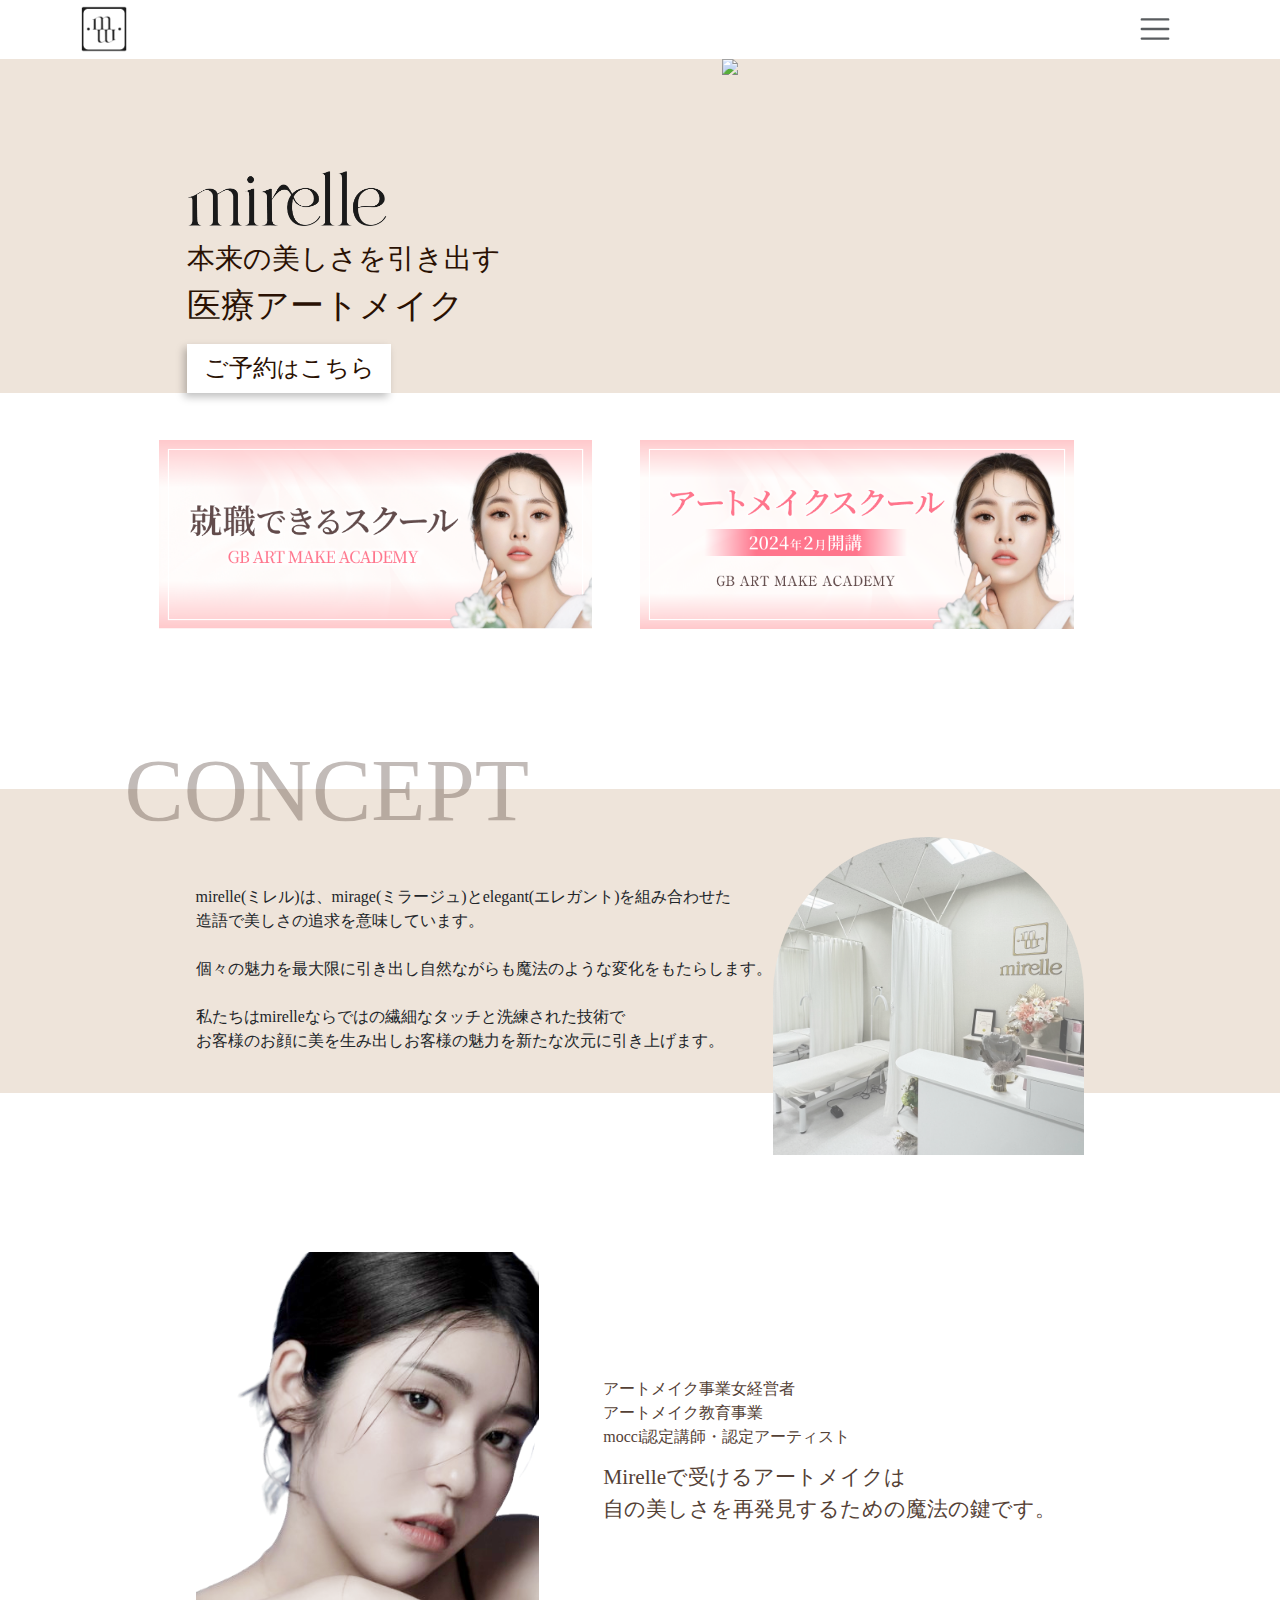
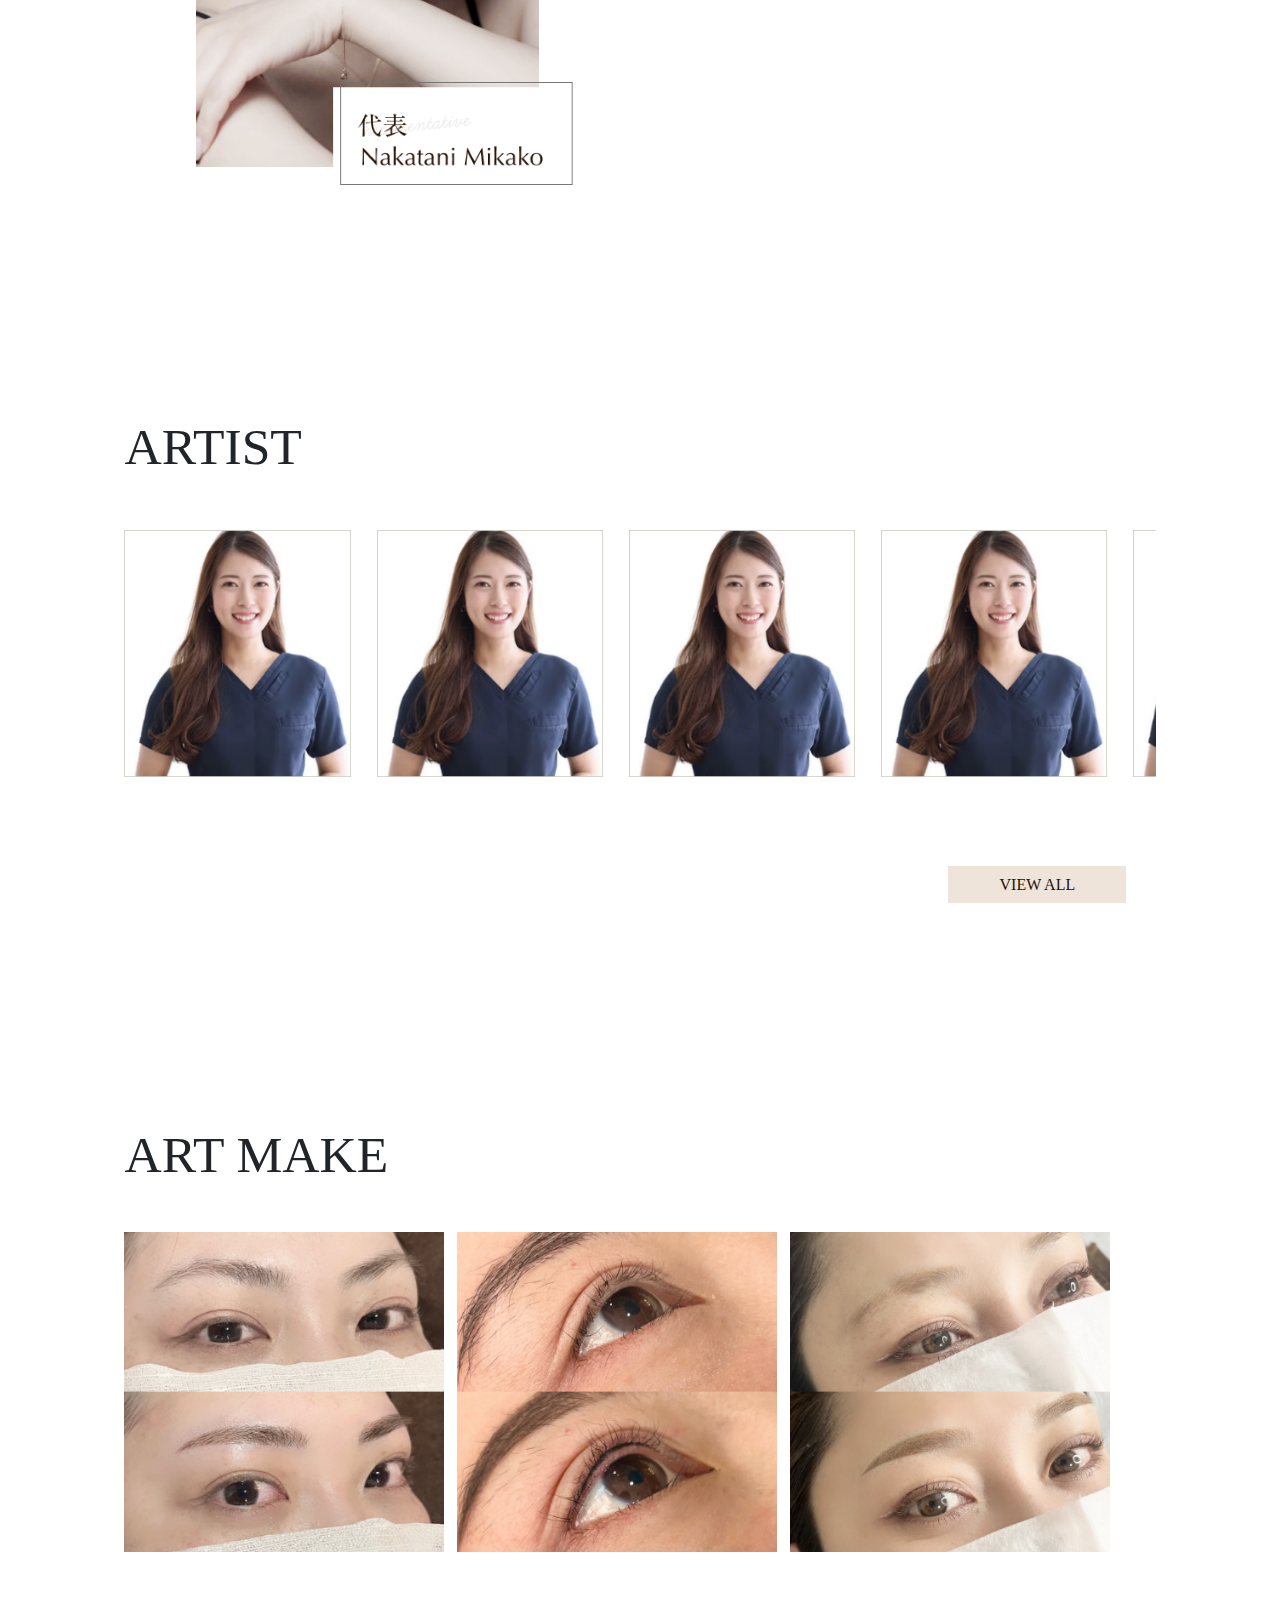
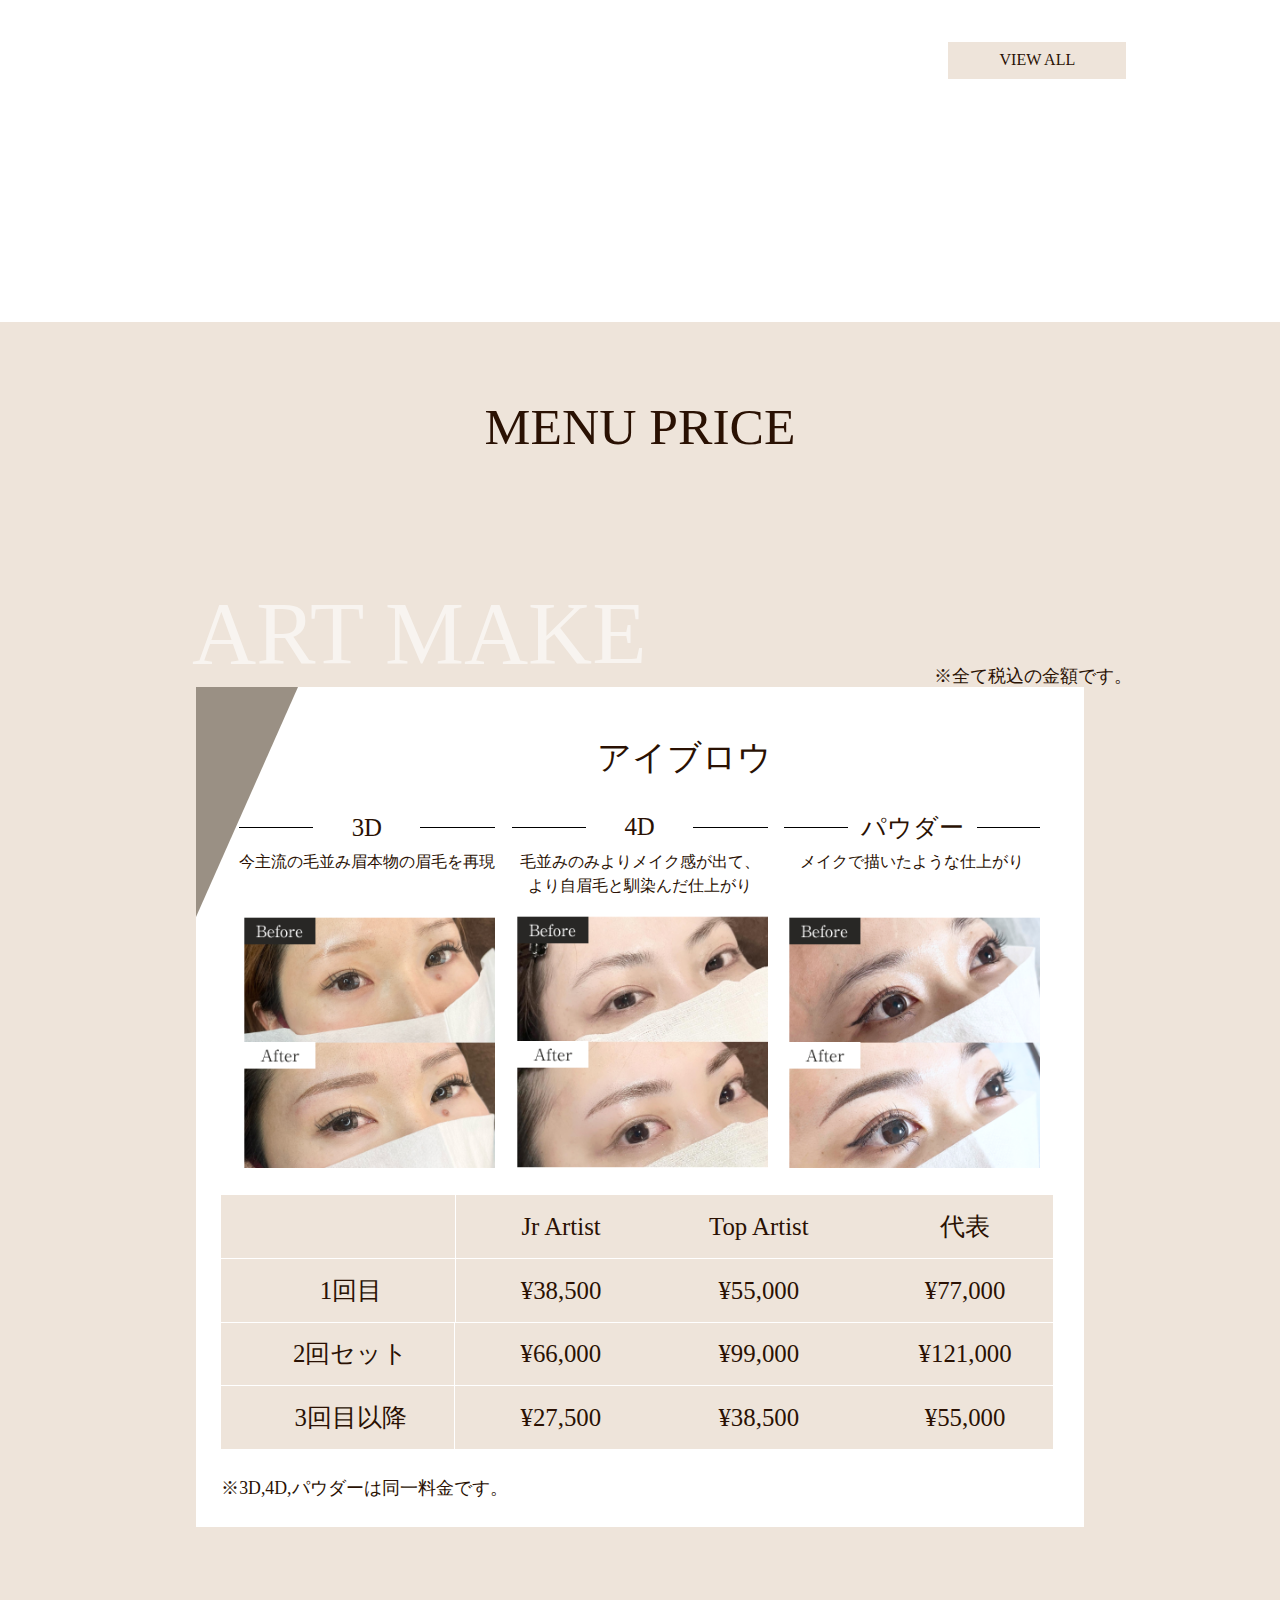
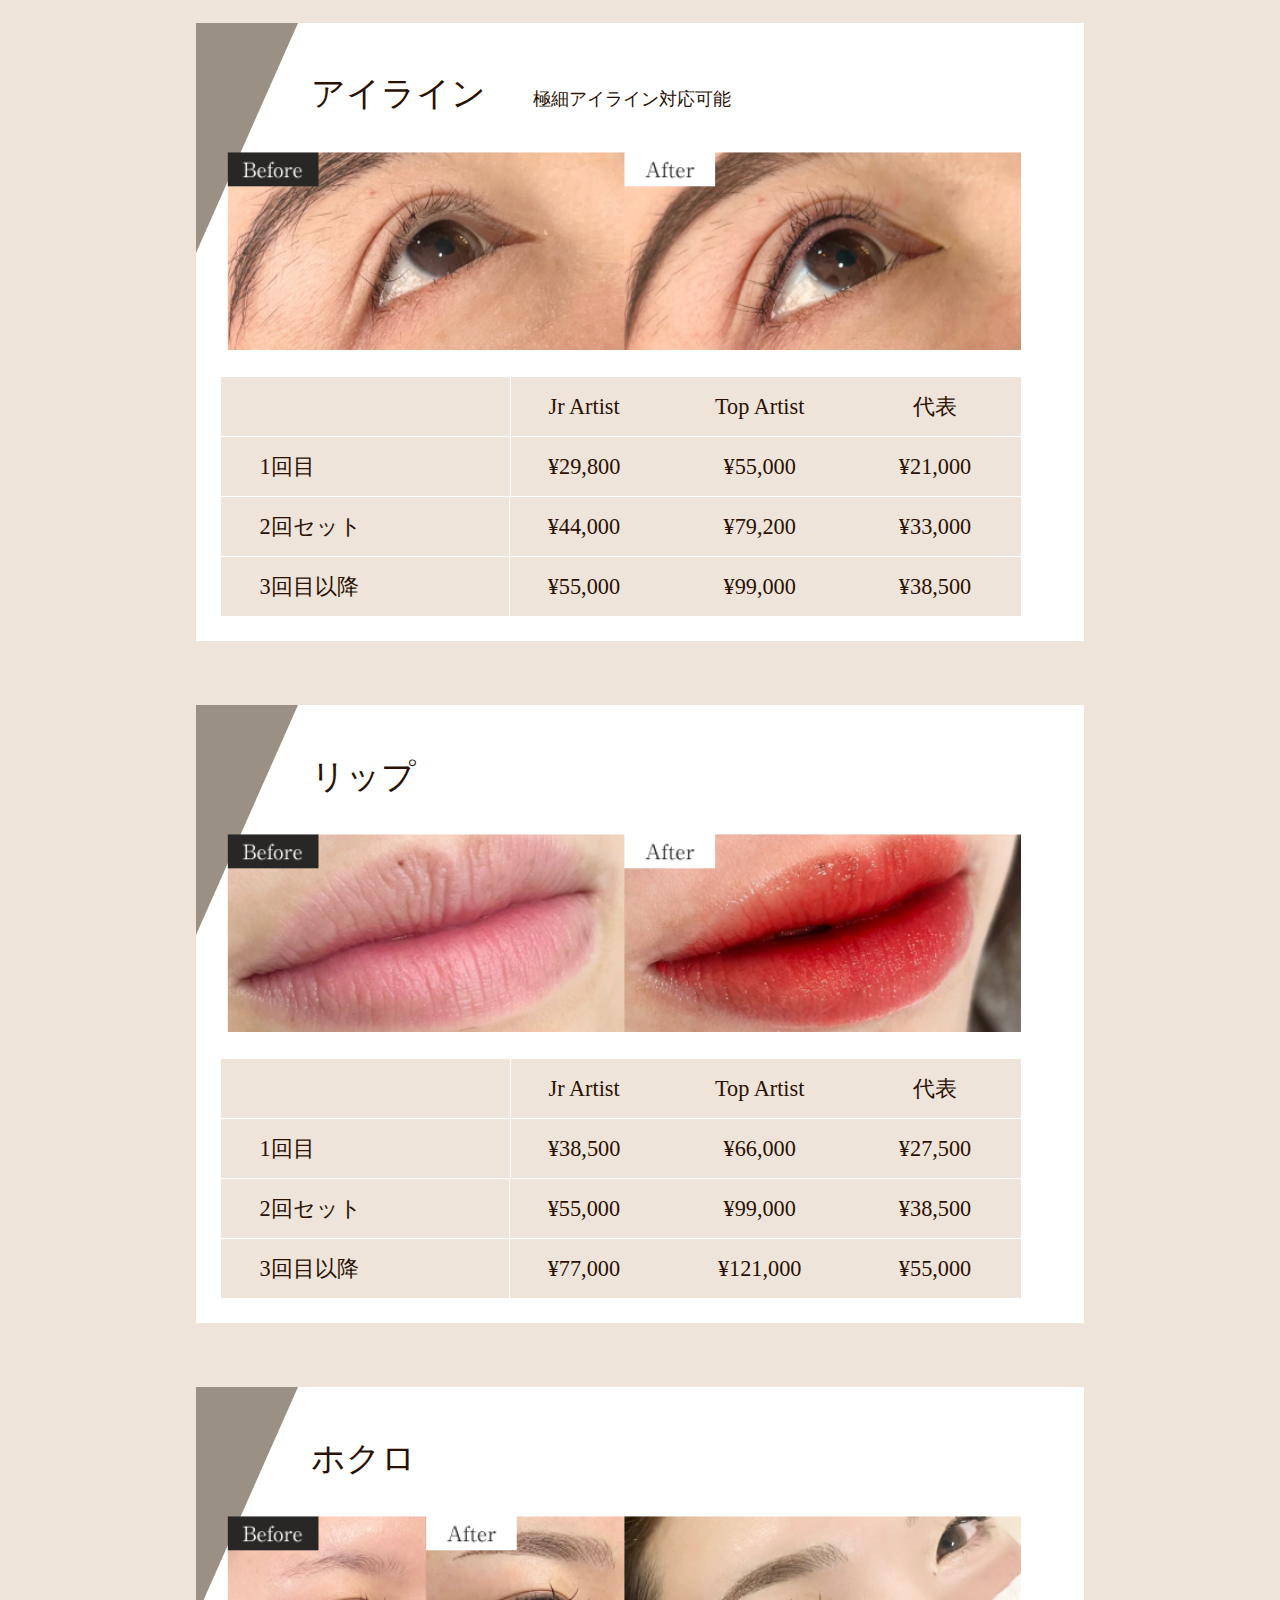
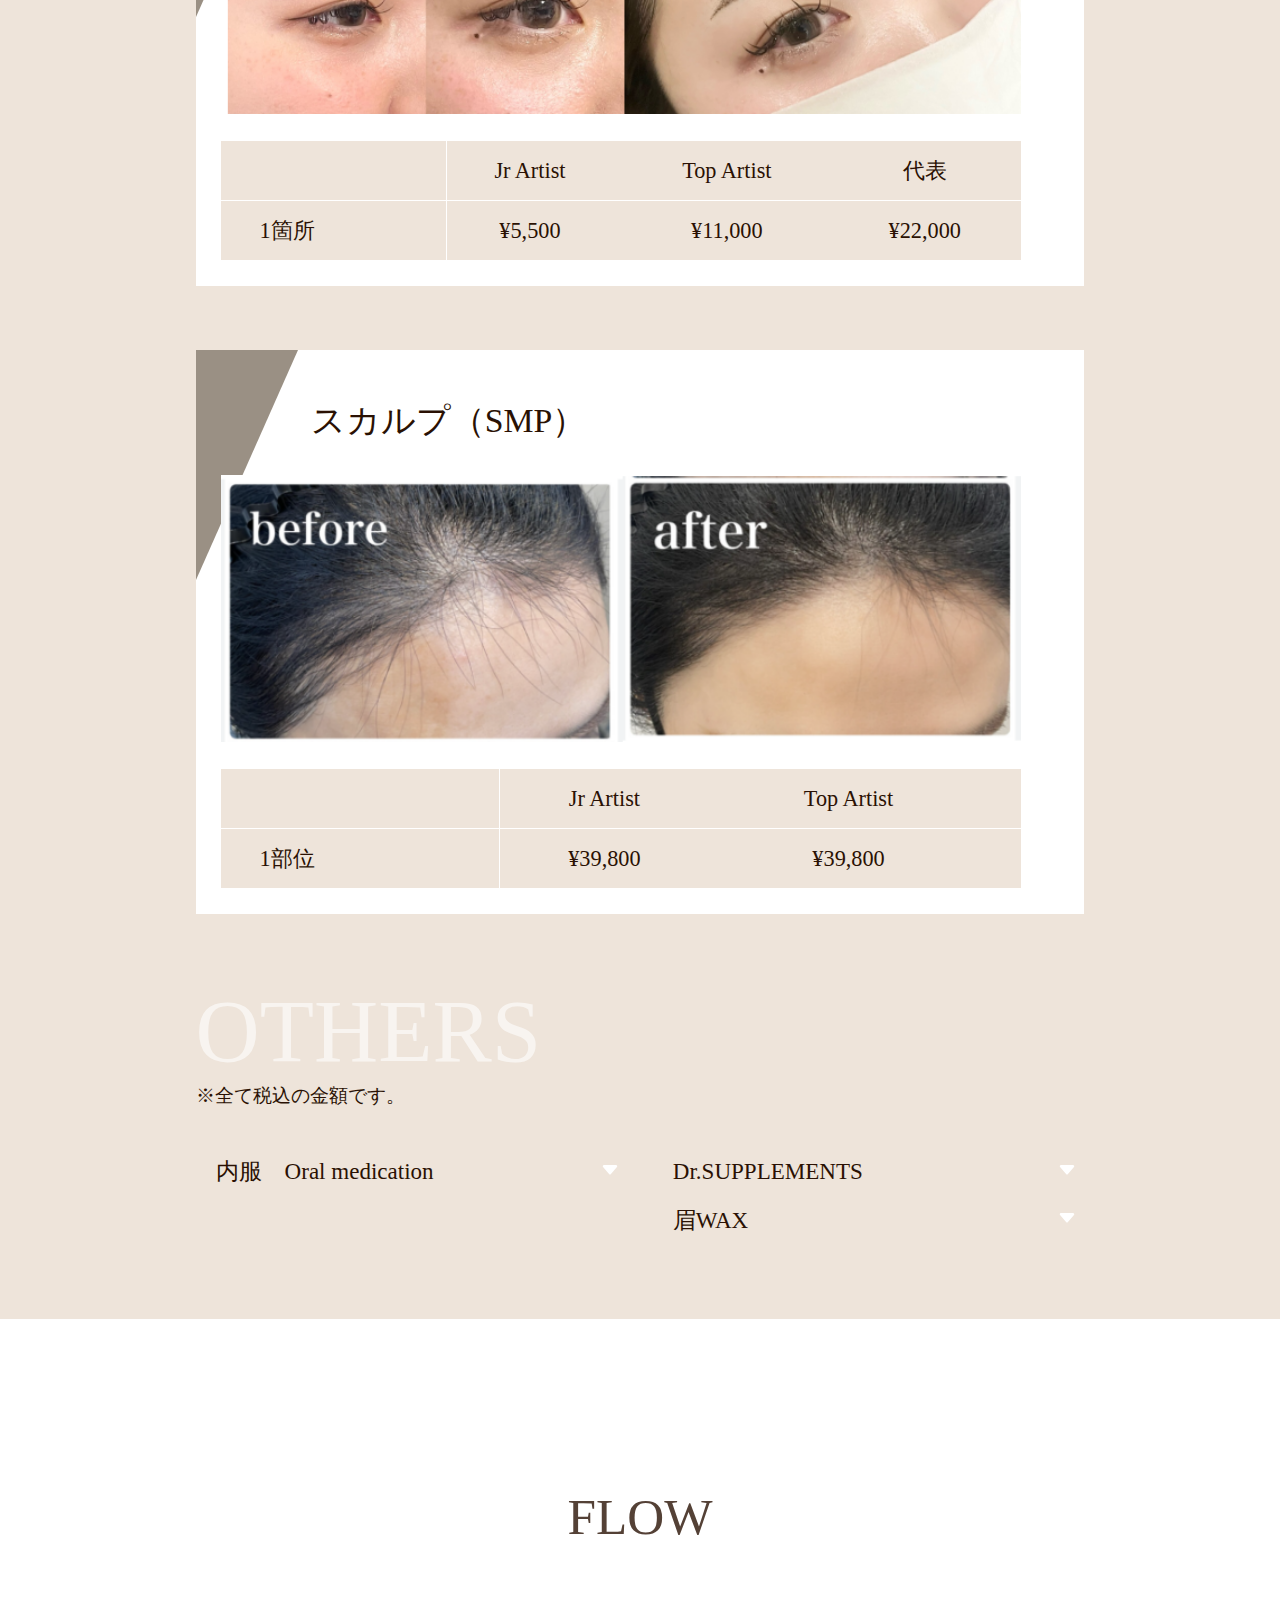
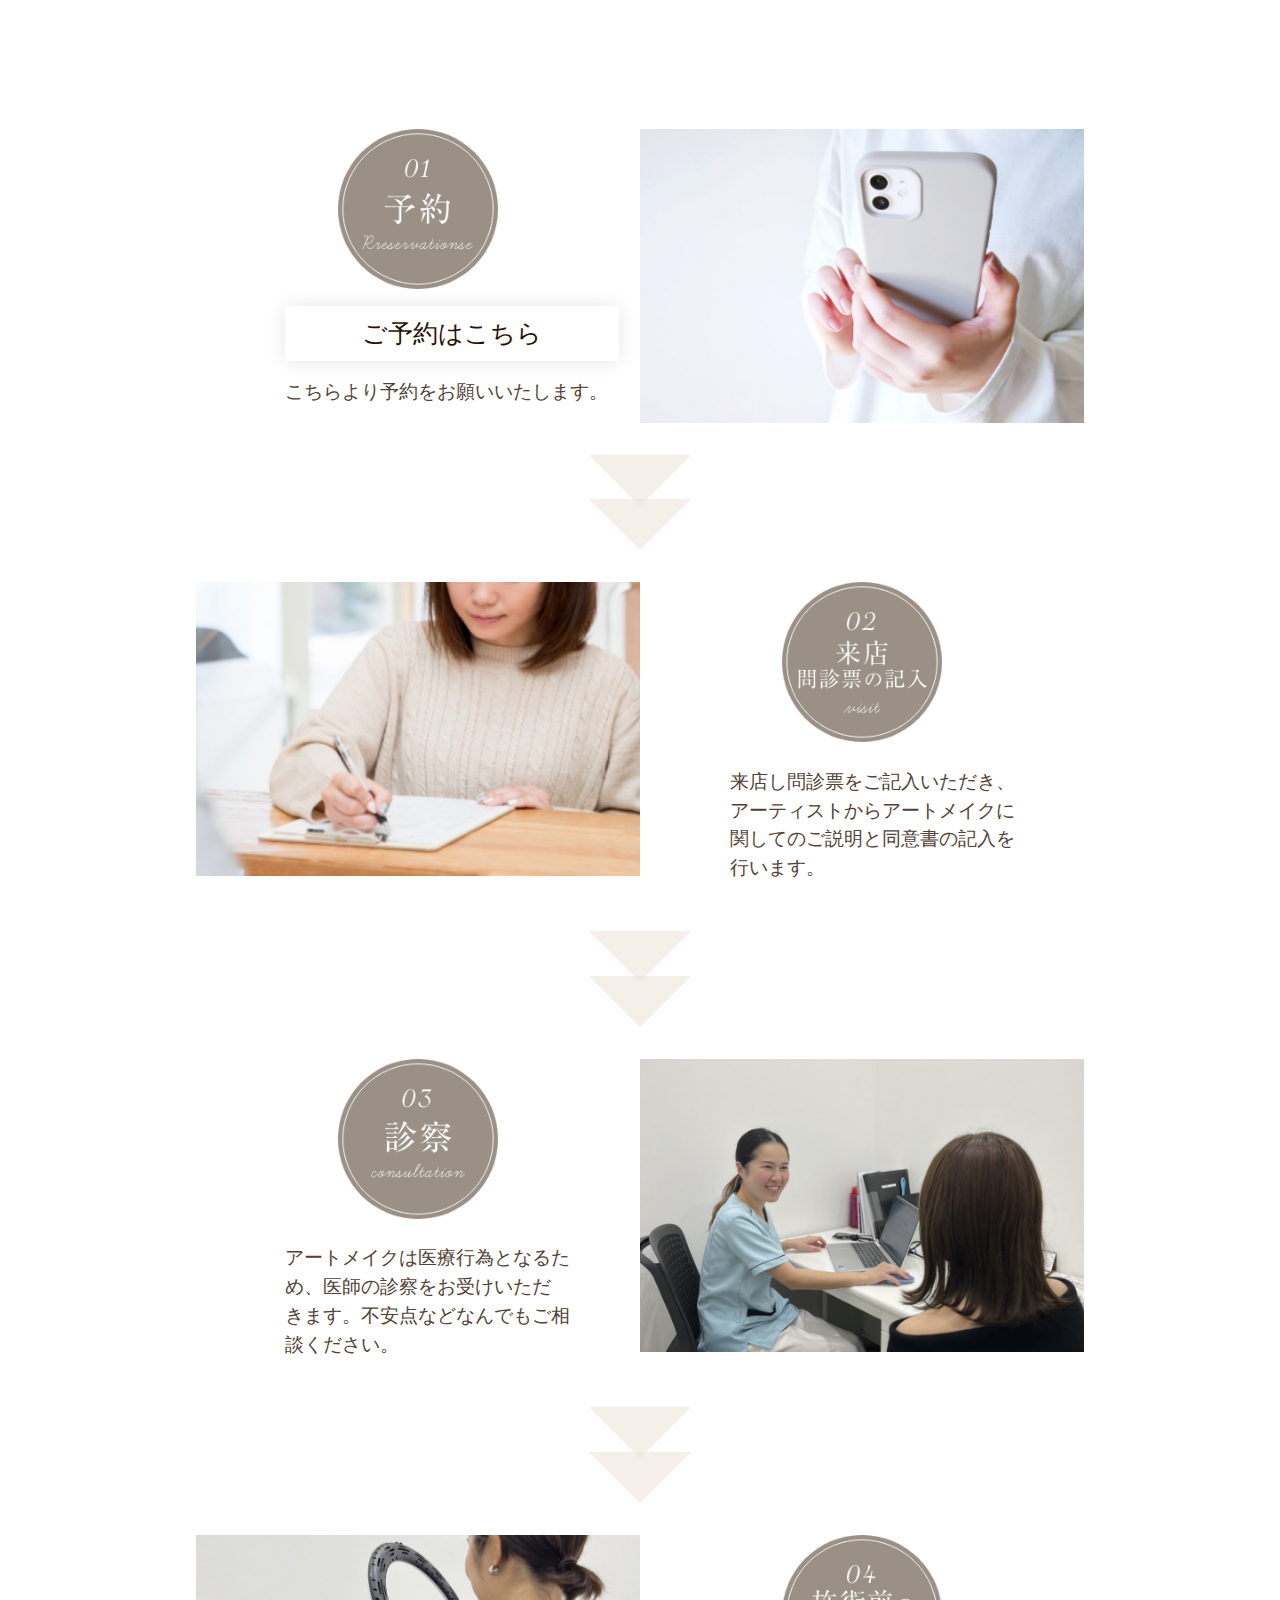
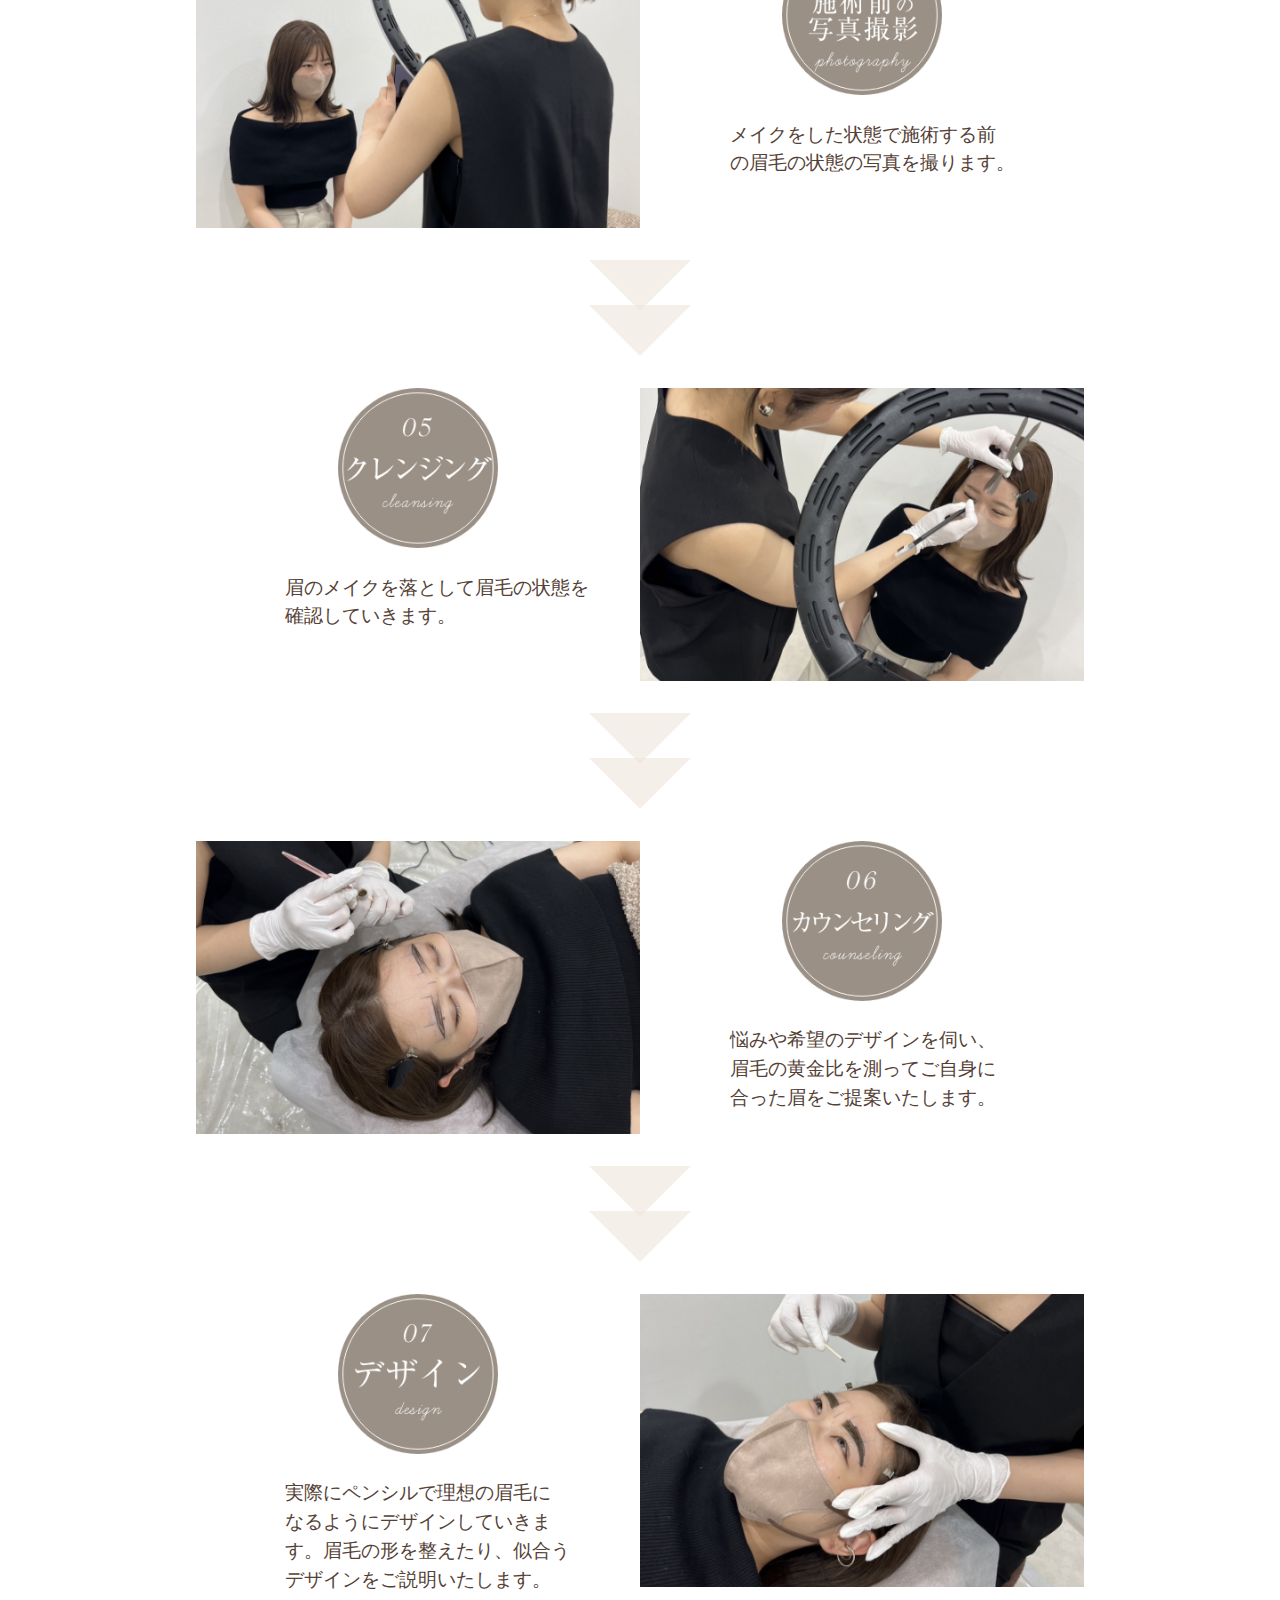
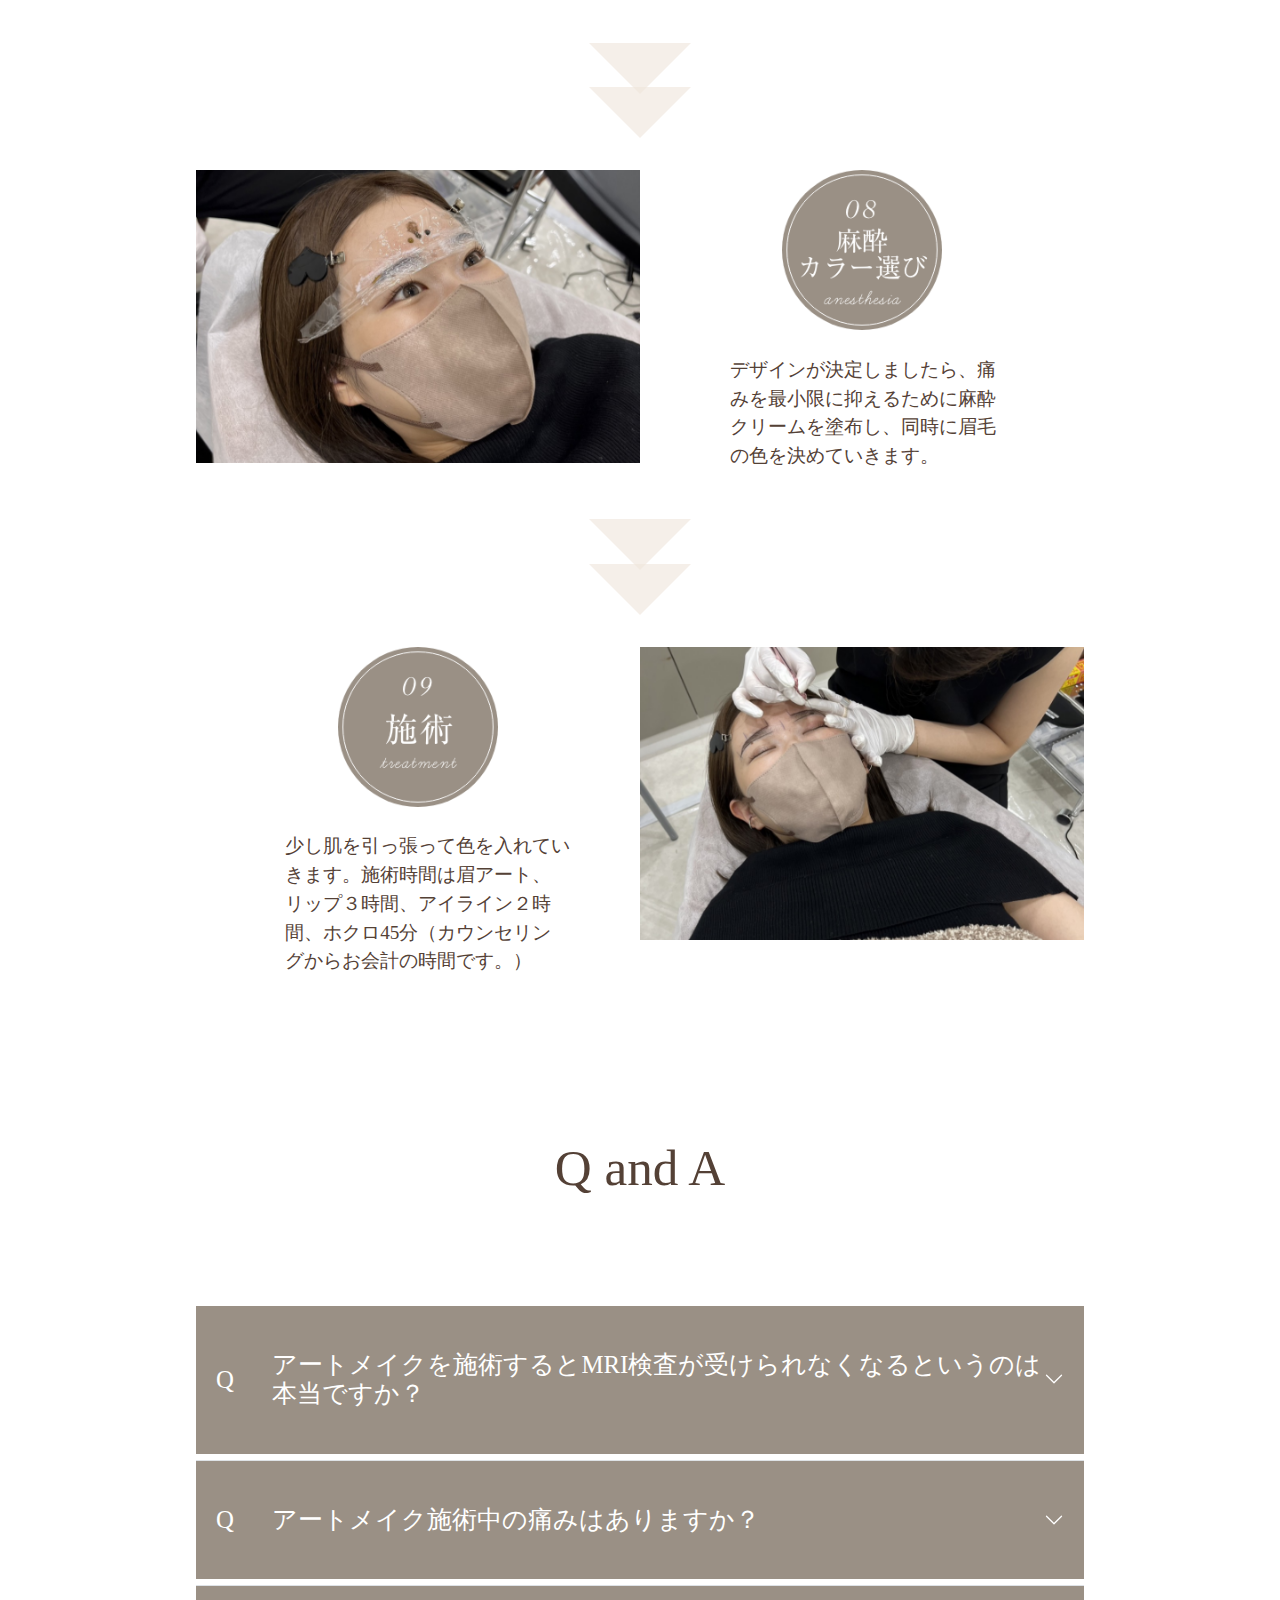
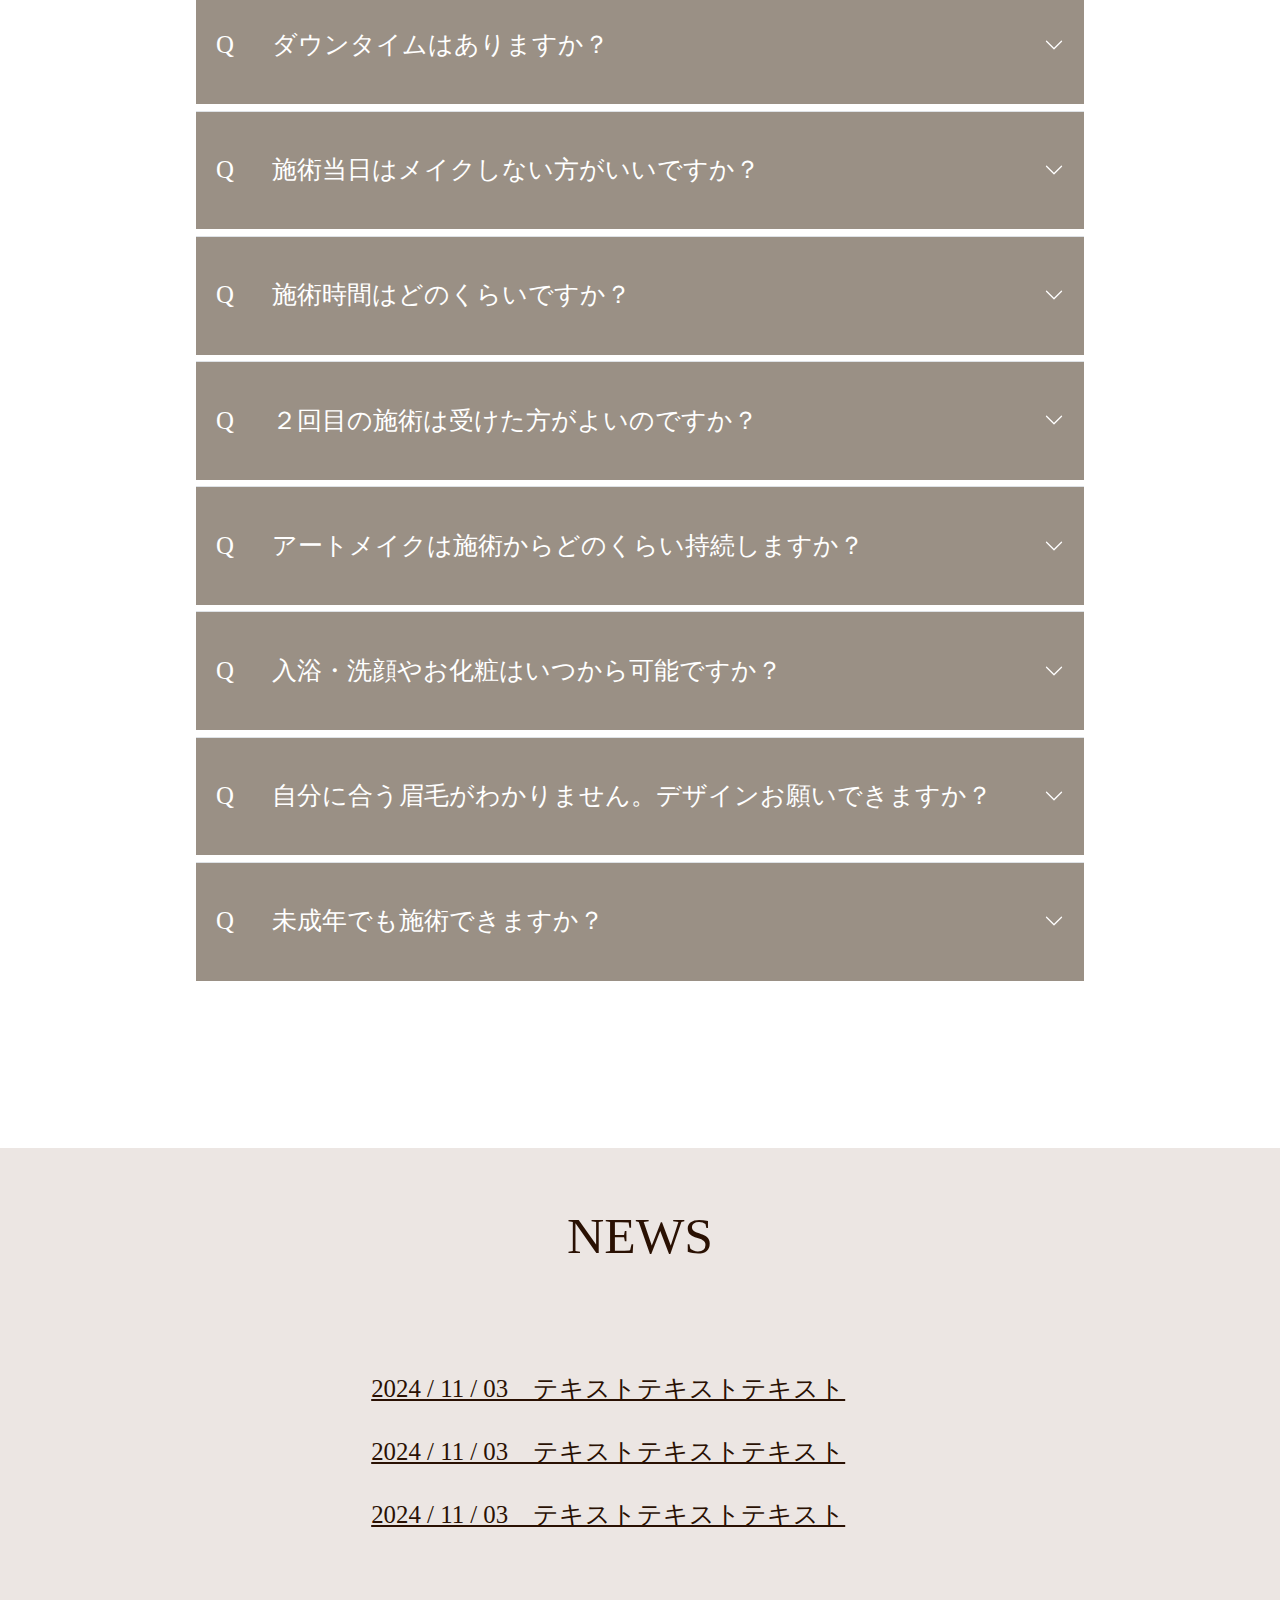
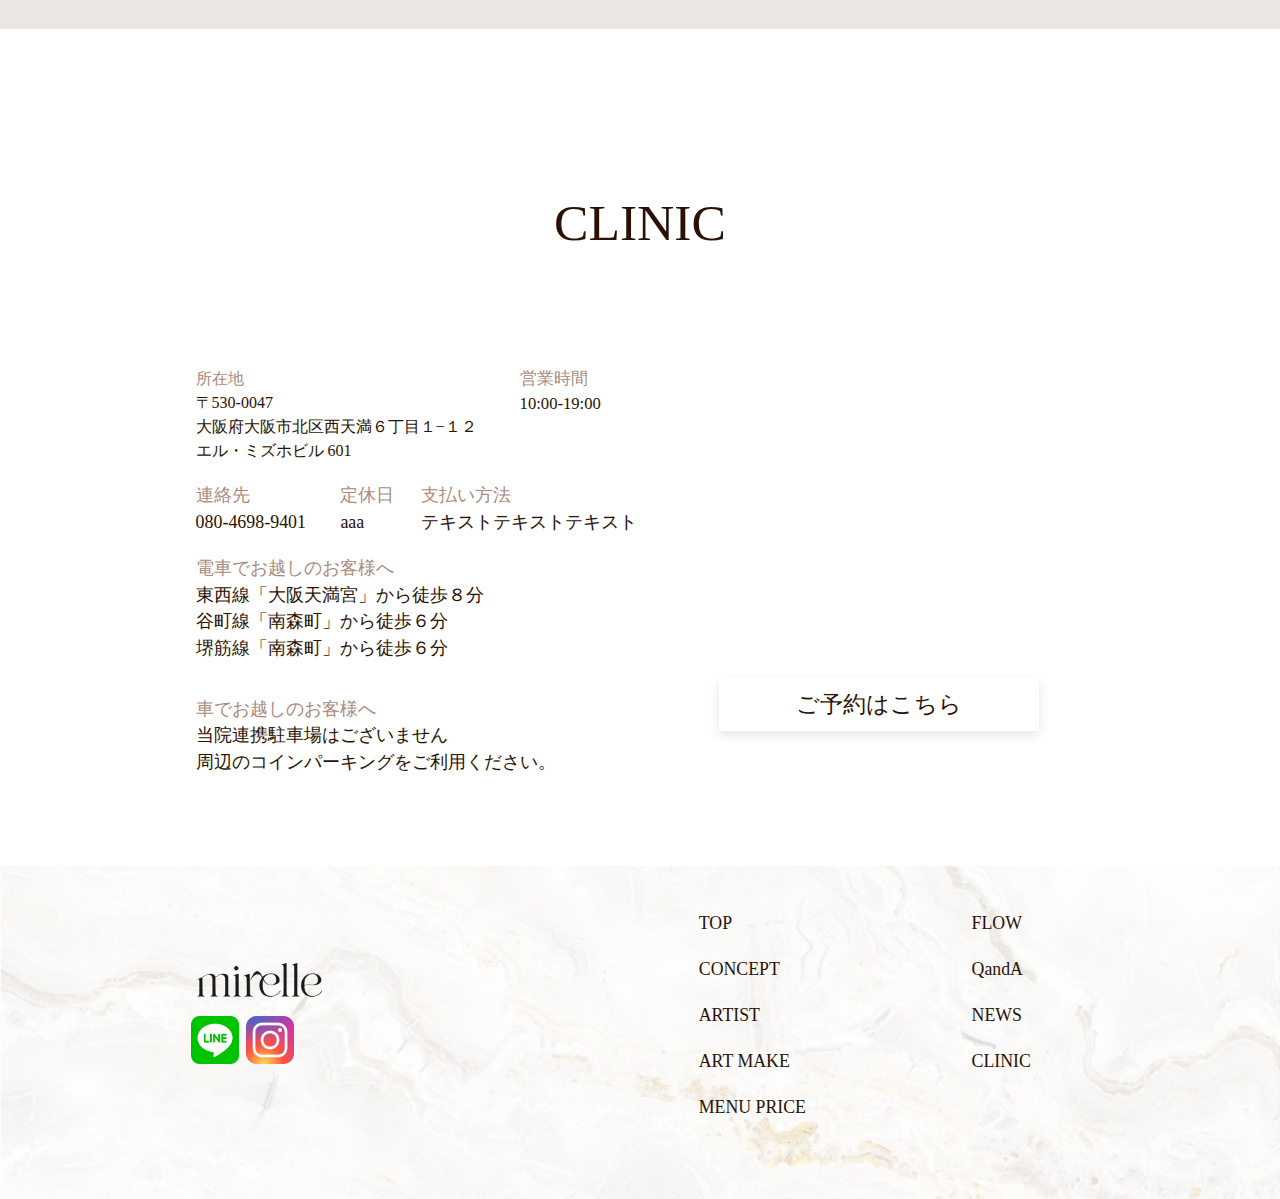
==== commit ed1eccb1: "20250211_  修正" ====
--- a/index.html
+++ b/index.html
@@ -8,13 +8,11 @@
     <link rel="icon" href="./img/rogo2.png" type="image/x-icon">
     <link href="./css/bootstrap.min.css" rel="stylesheet"
         integrity="sha384-9ndCyUaIbzAi2FUVXJi0CjmCapSmO7SnpJef0486qhLnuZ2cdeRhO02iuK6FUUVM" crossorigin="anonymous">
-    <script src="./js/jquery-3.7.1.min.js"></script>
     <script src="./js/bootstrap.bundle.min.js"
         integrity="sha384-geWF76RCwLtnZ8qwWowPQNguL3RmwHVBC9FhGdlKrxdiJJigb/j/68SIy3Te4Bkz"
         crossorigin="anonymous"></script>
     <link rel="stylesheet" href="./css/style.css">
     <link rel="stylesheet" href="./css/style.sp.css">
-    <script src="./js/script.js"></script>
 </head>
 
 <body>
@@ -83,7 +81,7 @@
     <main>
         <!-- ご予約 -->
         <div class="block-1">
-            <div class="block-1-1">
+            <div class="block-1-1 Fixed_layout">
                 <div class="title-messege">
                     <p class="title"><img src="./img/rogo3.png" alt="" srcset=""></p>
                     <p class="concept">本来の美しさを引き出す<br><span>医療アートメイク</span></p>
@@ -92,6 +90,9 @@
                 <div class="block-1-2">
                     <img class="img" src="./img/img_fv.png">
                 </div>
+            </div>
+            <div class="block-1-1 Responsive">
+                <img src="./img/FV_SP.png" alt="">
             </div>
         </div>
         <!-- スライド画像 -->
@@ -127,7 +128,7 @@
                 </p>
             </div>
             <div class="block-3-img">
-                <img src="./img/img_concept_sample.jpeg" alt="" class="block-3-img-concept">
+                <img src="./img/img_concept_sample.png" alt="" class="block-3-img-concept">
             </div>
         </div>
         <!-- 代表 -->
@@ -278,7 +279,8 @@
                     <span class="block-7-block-title-sub">極細アイライン対応可能</span>
                 </p>
                 <div class="block-7-block-img">
-                    <img src="./img/img_i.png" alt="">
+                    <img src="./img/img_i.png" class="Fixed_layout" alt="">
+                    <img src="./img/img_i_sp.png" class="Responsive" alt="">
                 </div>
                 <div class="block-7-block-money">
                     <table class="block-7-block-money-table">
@@ -321,7 +323,8 @@
                     リップ
                 </p>
                 <div class="block-7-block-img">
-                    <img src="./img/img_rip.png" alt="">
+                    <img src="./img/img_rip.png" class="Fixed_layout" alt="">
+                    <img src="./img/img_rip_sp.png" class="Responsive" alt="">
                 </div>
                 <div class="block-7-block-money">
                     <table class="block-7-block-money-table">
@@ -364,7 +367,8 @@
                     ホクロ
                 </p>
                 <div class="block-7-block-img">
-                    <img src="./img/img_hokuro.png" alt="">
+                    <img src="./img/img_hokuro.png" class="Fixed_layout" alt="">
+                    <img src="./img/img_hokuro_sp.png" class="Responsive" alt="">
                 </div>
                 <div class="block-7-block-money">
                     <table class="block-7-block-money-table">
@@ -393,7 +397,8 @@
                     スカルプ（SMP）
                 </p>
                 <div class="block-7-block-img">
-                    <img src="./img/img_s.png" alt="">
+                    <img src="./img/img_s.png" class="Fixed_layout" alt="">
+                    <img src="./img/img_s_sp.png" class="Responsive" alt="">
                 </div>
                 <div class="block-7-block-money">
                     <table class="block-7-block-money-table">
@@ -446,13 +451,19 @@
                                             </tr>
                                             <tr class="block-7-others-menu-medication-money-table-tr">
                                                 <td class="block-7-others-menu-medication-money-table-tr-subname">
-                                                    シナール　ユベラ90
+                                                    シナール　ユベラ
                                                 </td>
                                                 <td class="block-7-others-menu-medication-money-table-tr-cash"></td>
                                             </tr>
                                             <tr class="block-7-others-menu-medication-money-table-tr">
                                                 <td class="block-7-others-menu-medication-money-table-tr-subname">
-                                                    トラネキサム酸60
+                                                    トラネキサム酸(250mg)
+                                                </td>
+                                                <td class="block-7-others-menu-medication-money-table-tr-cash"></td>
+                                            </tr>
+                                            <tr class="block-7-others-menu-medication-money-table-tr">
+                                                <td class="block-7-others-menu-medication-money-table-tr-subname">
+                                                    ビフロキシン配合錠
                                                 </td>
                                                 <td class="block-7-others-menu-medication-money-table-tr-cash"></td>
                                             </tr>
@@ -512,11 +523,42 @@
                                             </tr>
                                             <tr class="block-7-others-menu-medication-money-table-tr">
                                                 <td class="block-7-others-menu-medication-money-table-tr-rowname">
-                                                    ビマトプロスト
+                                                    マンジャロ（4本）
+                                                </td>
+                                                <td class="block-7-others-menu-medication-money-table-tr-cash"></td>
+                                            </tr>
+                                            <tr class="block-7-others-menu-medication-money-table-tr">
+                                                <td class="block-7-others-menu-medication-money-table-tr-rowname">
+                                                    2.5mg
                                                 </td>
                                                 <td
                                                     class="block-7-others-menu-medication-money-table-tr-cash block-7-others-menu-medication-money-table-tr-cash1">
-                                                    ¥5,000
+                                                    ¥22,000
+                                                </td>
+                                            </tr>
+                                            <tr class="block-7-others-menu-medication-money-table-tr">
+                                                <td class="block-7-others-menu-medication-money-table-tr-rowname">5mg
+                                                </td>
+                                                <td
+                                                    class="block-7-others-menu-medication-money-table-tr-cash block-7-others-menu-medication-money-table-tr-cash1">
+                                                    ¥38,500
+                                                </td>
+                                            </tr>
+                                            <tr class="block-7-others-menu-medication-money-table-tr">
+                                                <td class="block-7-others-menu-medication-money-table-tr-blank"></td>
+                                                <td class="block-7-others-menu-medication-money-table-tr-blank"></td>
+                                            </tr>
+                                            <tr class="block-7-others-menu-medication-money-table-tr">
+                                                <td class="block-7-others-menu-medication-money-table-tr-rowname">
+                                                    オゼンピック(1本)</td>
+                                                <td class="block-7-others-menu-medication-money-table-tr-cash"></td>
+                                            </tr>
+                                            <tr class="block-7-others-menu-medication-money-table-tr">
+                                                <td class="block-7-others-menu-medication-money-table-tr-rowname">2mg
+                                                </td>
+                                                <td
+                                                    class="block-7-others-menu-medication-money-table-tr-cash block-7-others-menu-medication-money-table-tr-cash1">
+                                                    ¥19,800
                                                 </td>
                                             </tr>
                                         </tbody>
@@ -1064,15 +1106,15 @@
                         </p>
                         <p class="block-11-block-block1-eigyo">
                             <span>営業時間</span><br>
-                            AM 00:00〜PM 00:00
+                            10:00-19:00
                         </p>
                     </div>
                     <div class="block-11-block-block1-row2">
                         <p class="block-11-block-block1-address">
-                            <span>連絡先</span><br>00-0000-0000
+                            <span>連絡先</span><br>080-4698-9401
                         </p>
                         <p class="block-11-block-block1-closed">
-                            <span>定休日</span><br>不定休
+                            <span>定休日</span><br>aaa
                         </p>
                         <p class="block-11-block-block1-money">
                             <span>支払い方法</span><br>テキストテキストテキスト
@@ -1099,7 +1141,8 @@
                 <div class="block-11-block-block3">
                     <p class="block-11-block-block3-car">
                         <span>車でお越しのお客様へ</span><br>
-                        テキストテキストテキストテキストテキストテキストテキストテキスト
+                        当院連携駐車場はございません<br>
+                        周辺のコインパーキングをご利用ください。
                     </p>
                 </div>
             </div>
--- a/css/style.css
+++ b/css/style.css
@@ -506,7 +506,6 @@
 }
 main .block-7-block-img img {
   width: 62.5vw;
-  margin-left: -3vw;
   position: relative;
   z-index: 1;
 }
@@ -843,6 +842,9 @@
   font-size: 1.4vw;
   color: #2A1103;
 }
+main .block-11-block-block1-train > span {
+  color: #A98A80;
+}
 main .block-11-block-block2 {
   width: 25.76vw;
   display: inline-block;
--- a/css/style.sp.css
+++ b/css/style.sp.css
@@ -1,10 +1,9 @@
-@charset "UTF-8";
 .Fixed_layout {
   display: block;
 }
 
 .Responsive {
-  display: none;
+  display: none !important;
 }
 
 @media (max-width: 768px) {
@@ -14,51 +13,11 @@
   .Responsive {
     display: block !important;
   }
-  /*　画面サイズが480px以下の場合ここの記述が適用される　*/
-  main .block-1-1 {
-    height: 100.39vw;
-  }
-  main .block-1-1 .title-messege {
-    z-index: 1;
-    position: relative;
-  }
-  main .block-1-1 .title-messege p.title > img {
-    width: 73.29vw;
-    margin-top: 62vw;
-  }
-  main .block-1-1 .title-messege p.concept {
-    margin-top: 91vw;
-    text-align: center;
-    font-size: 5vw;
-    margin-left: 17vw;
-  }
-  main .block-1-1 .title-messege p.concept > span {
-    font-size: 9vw;
-  }
-  main .block-1-1 .title-messege p.button {
-    display: none;
-  }
-  main .block-1-2 {
-    position: absolute;
-    margin-left: 0;
-    margin-top: 3vw;
-    width: 100vw;
-  }
-  main .block-1-2 > img {
-    width: 97.01vw;
-    margin-left: auto;
-    margin-right: auto;
-  }
-  main .block-1::after {
-    content: "";
-    width: 100vw;
-    padding: 23vw 50vw;
-    margin-top: -46vw;
-    position: absolute;
-    background: linear-gradient(to top, rgb(255, 255, 255) 39%, rgba(255, 255, 255, 0) 100%);
+  main .block-1-1 > img {
+    width: 100%;
   }
   main .block-2 {
-    margin-top: 16vw;
+    margin-top: 0vw;
     margin-left: 6.665vw;
     margin-right: 6.665vw;
   }
@@ -264,7 +223,7 @@
   }
   main .block-7-block-img img {
     width: 86.4vw;
-    margin-left: -3vw;
+    margin-left: 2vw;
     position: relative;
     z-index: 1;
   }
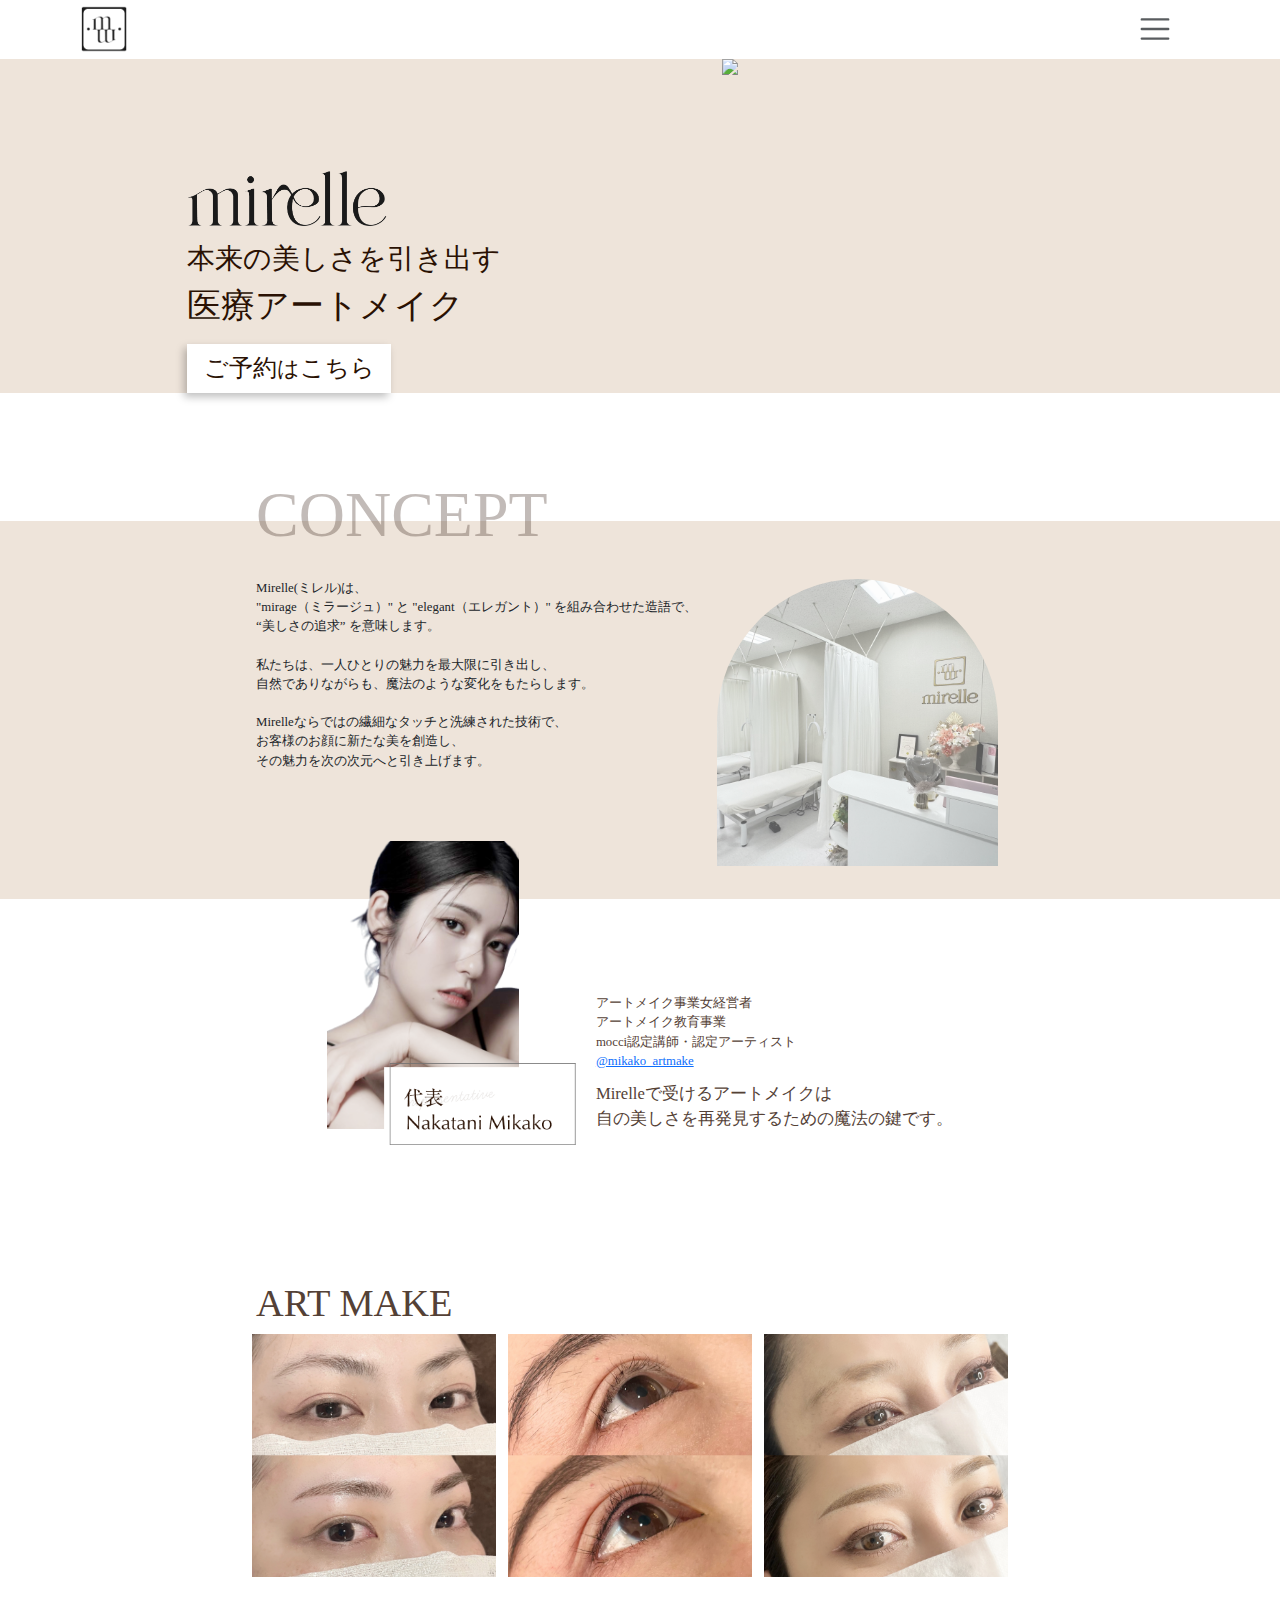
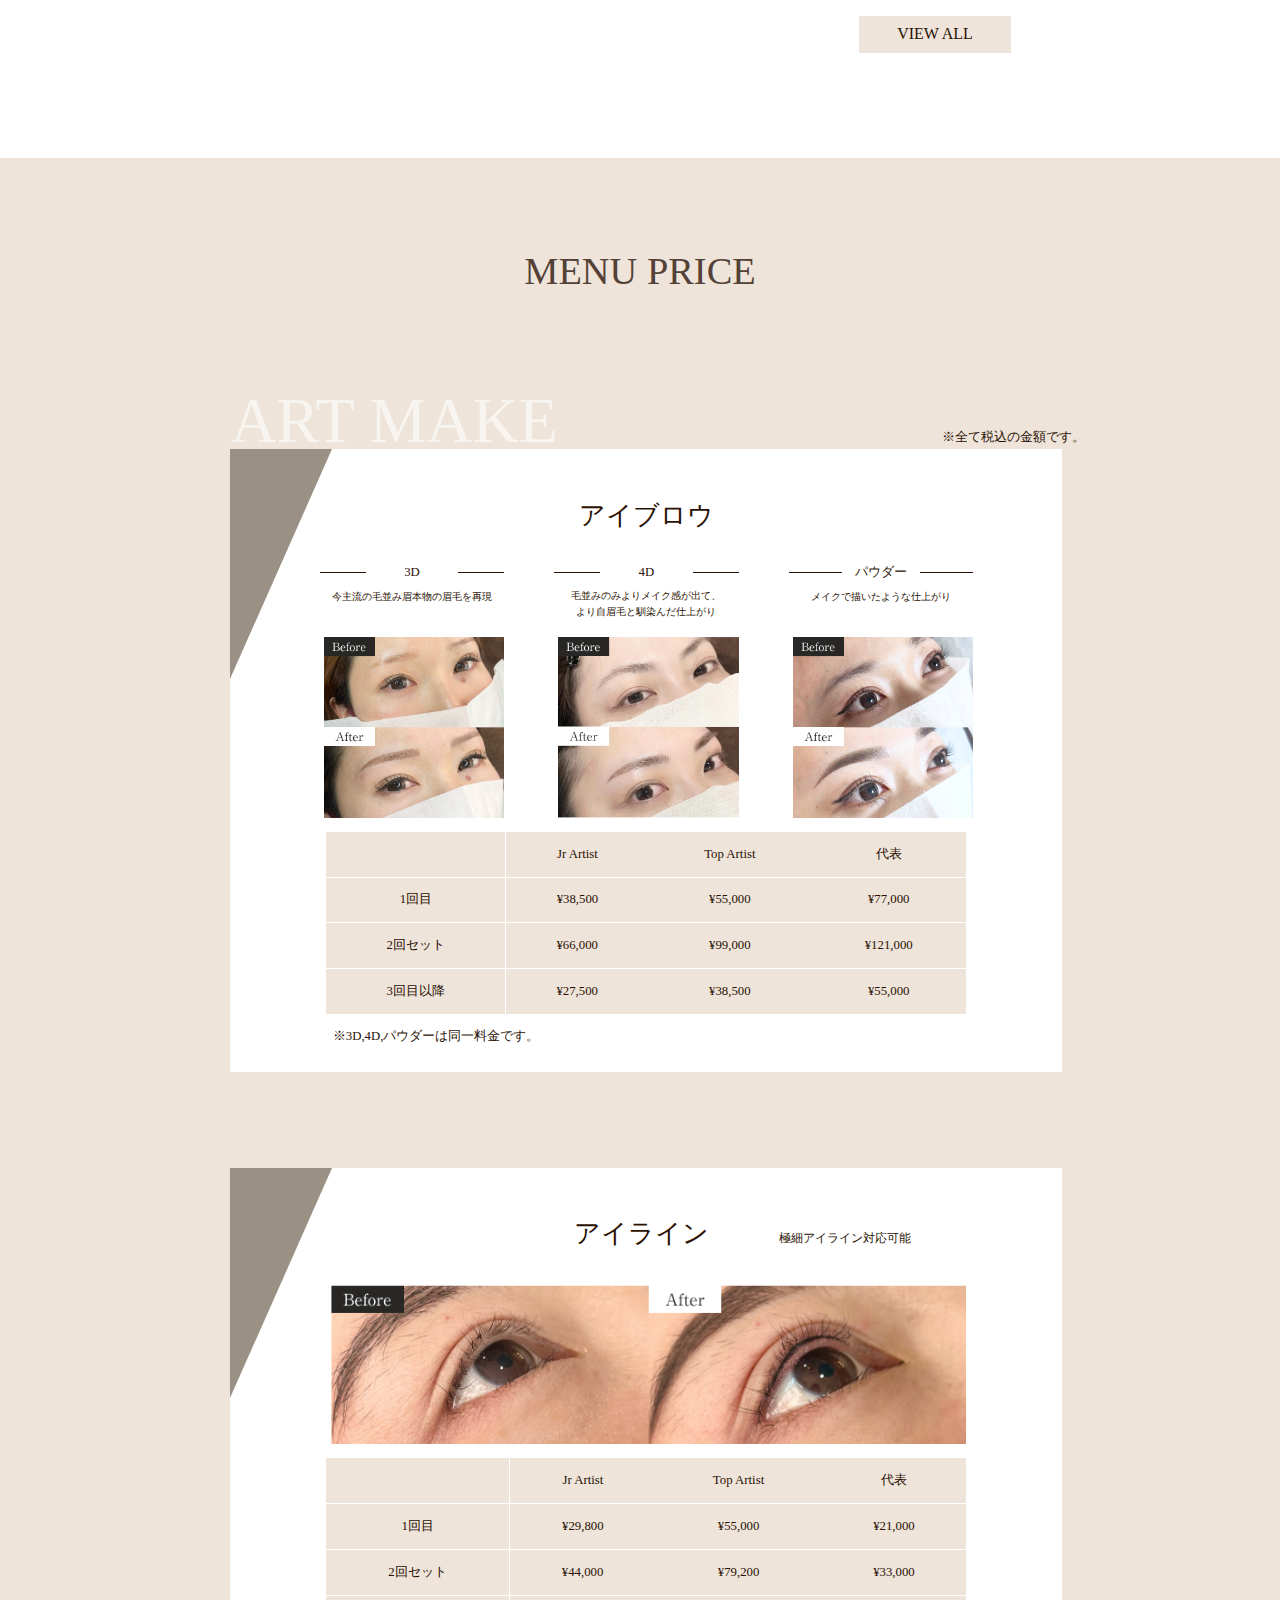
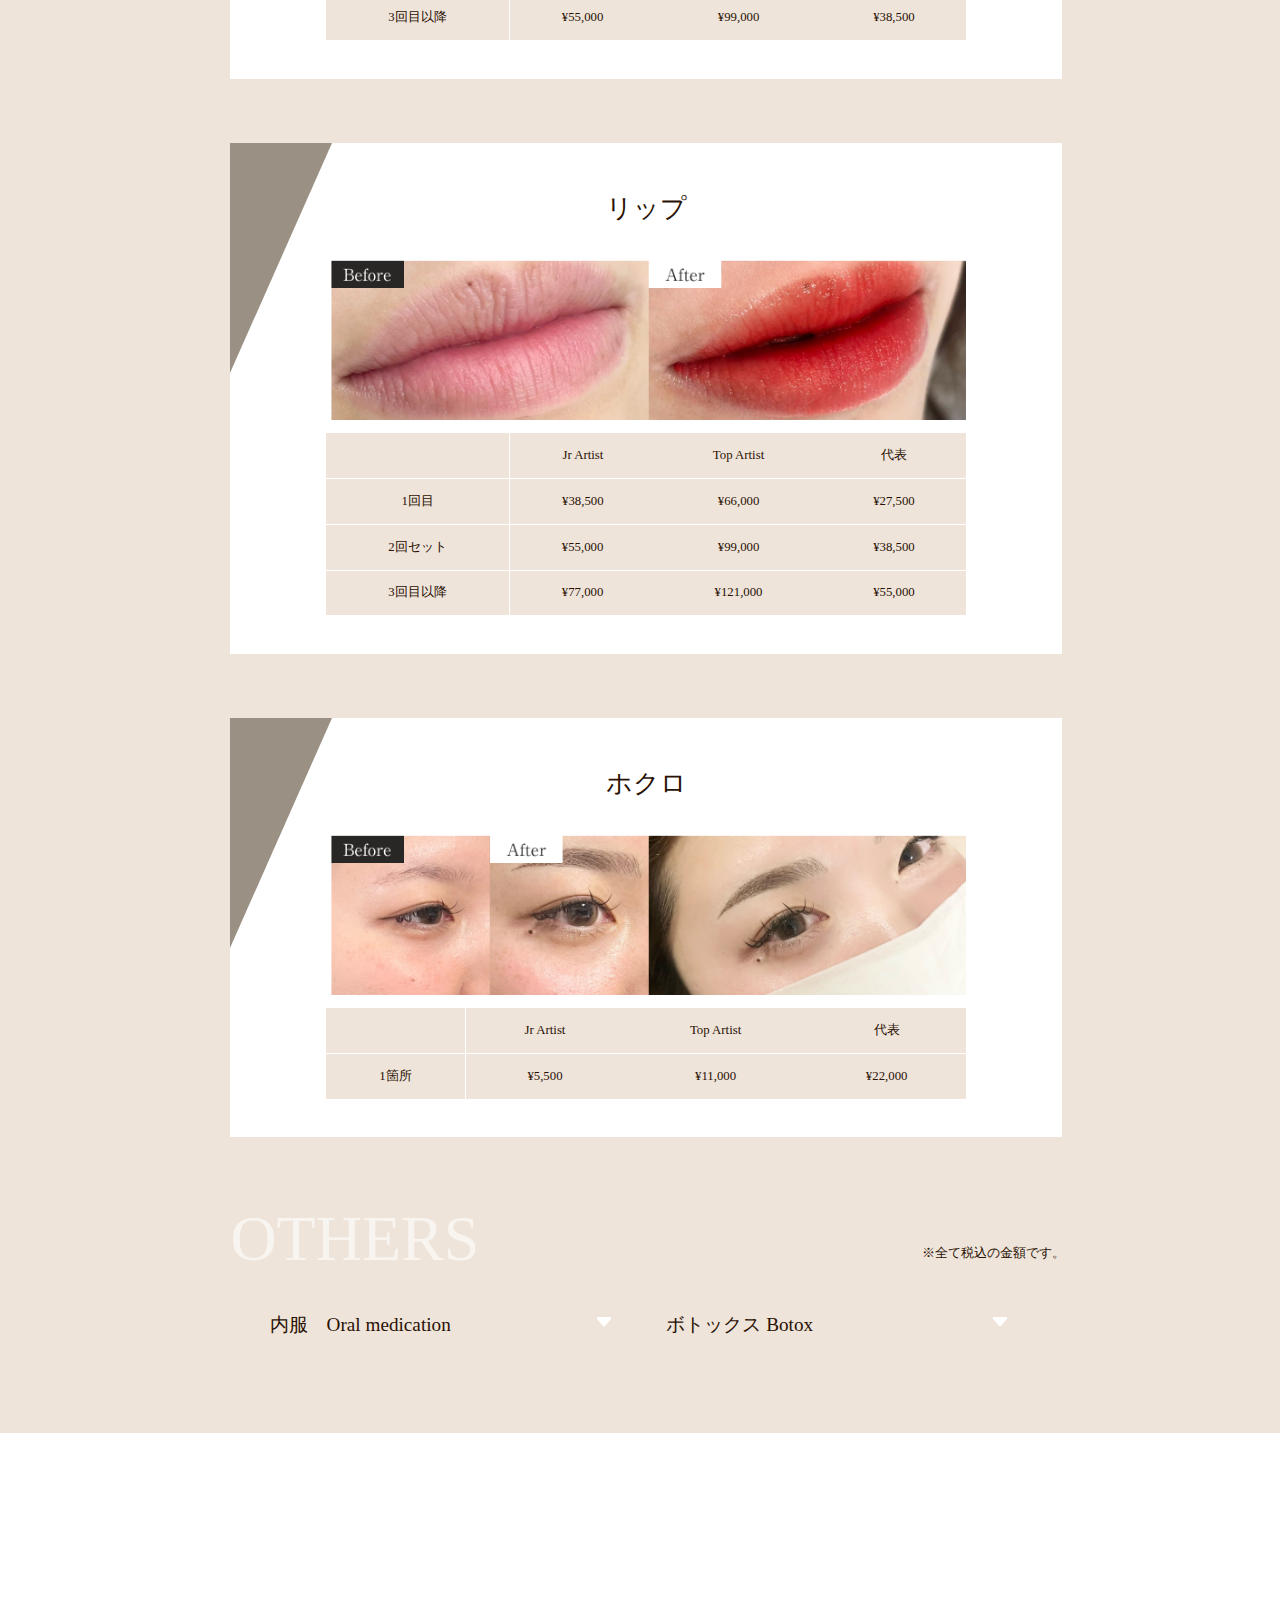
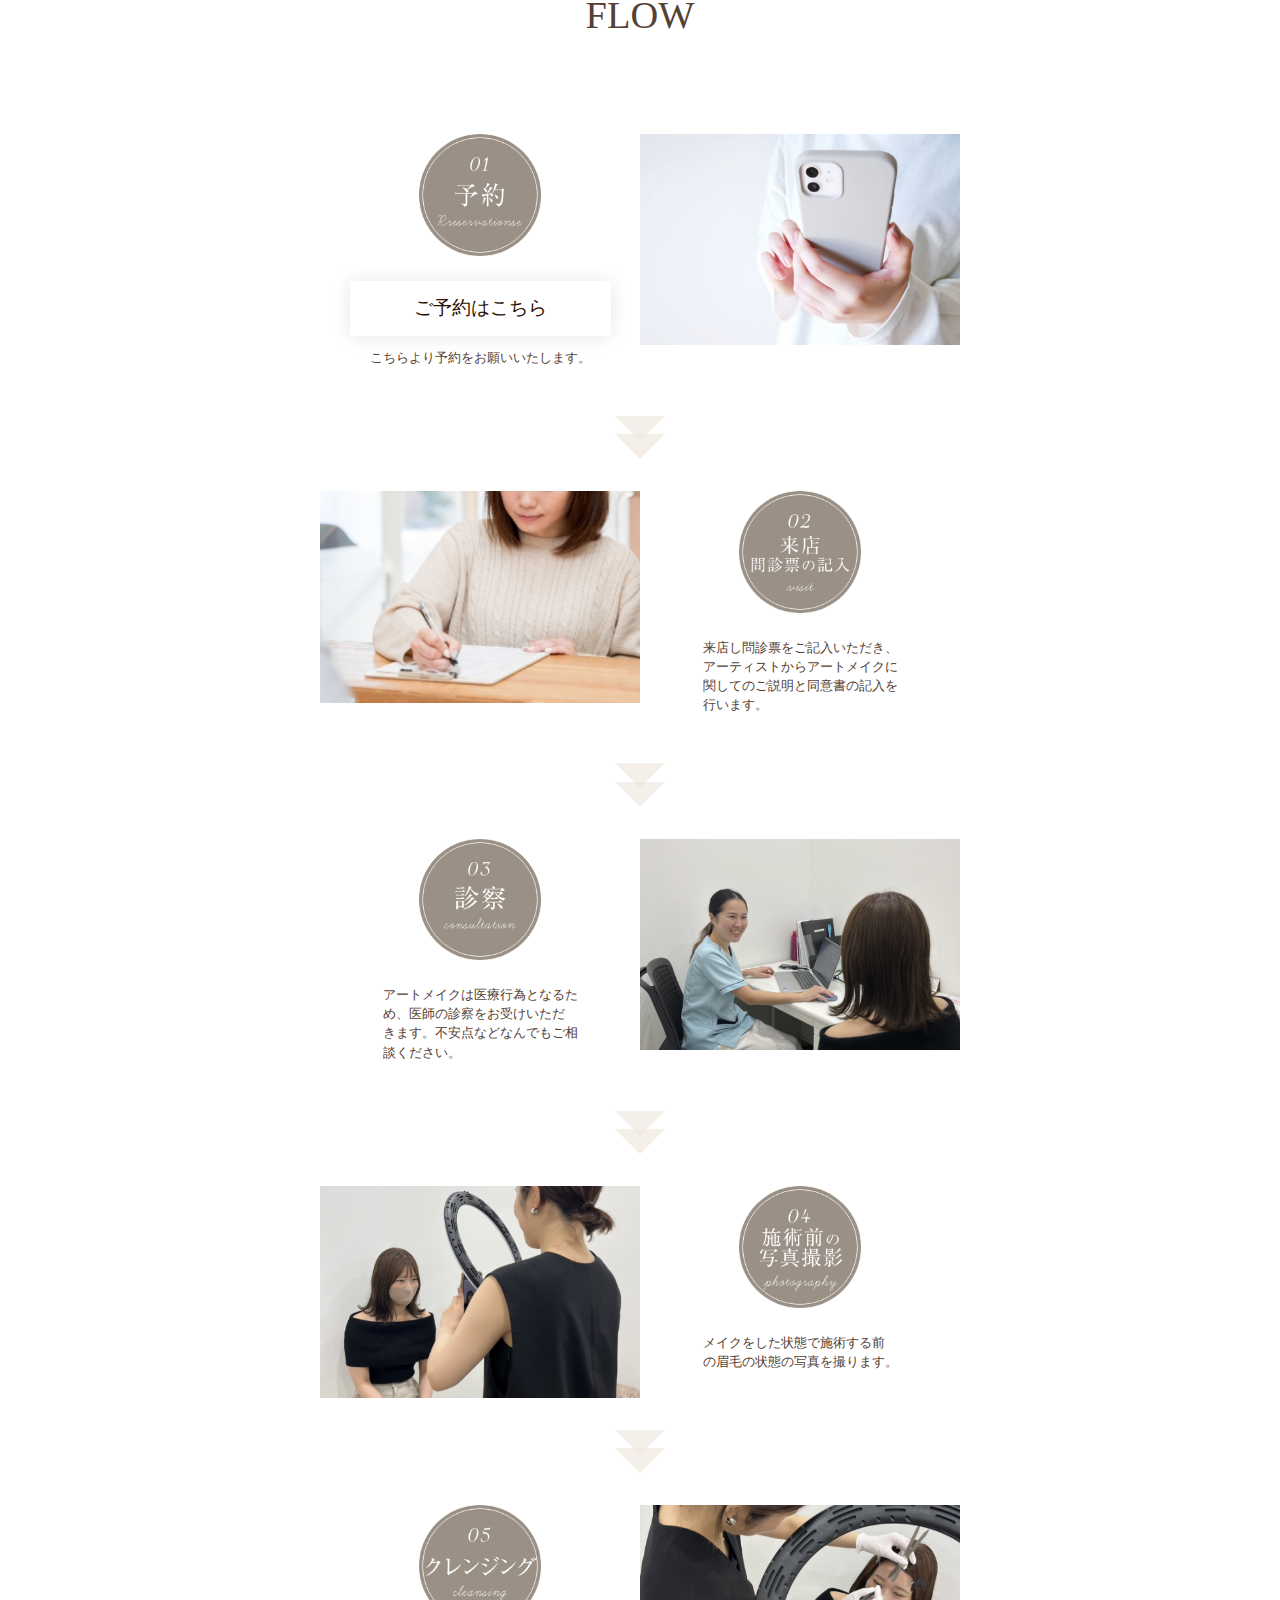
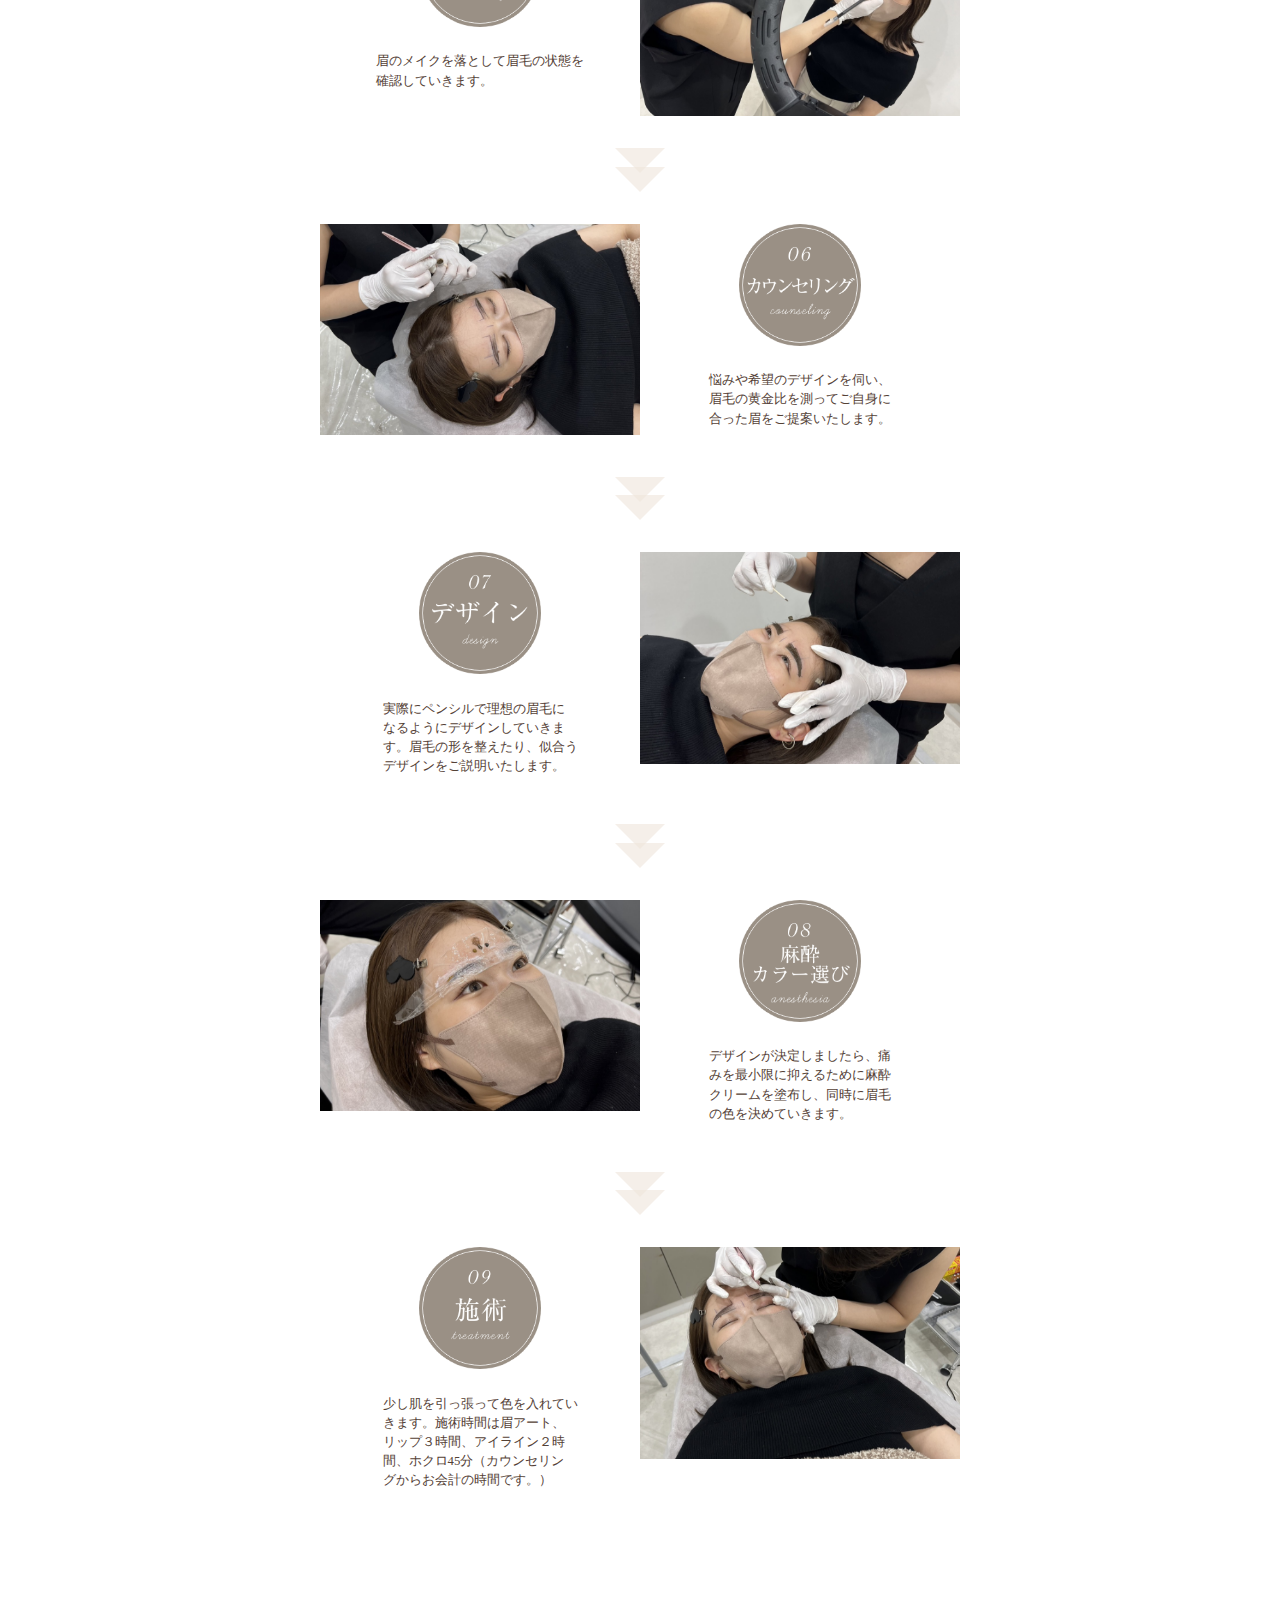
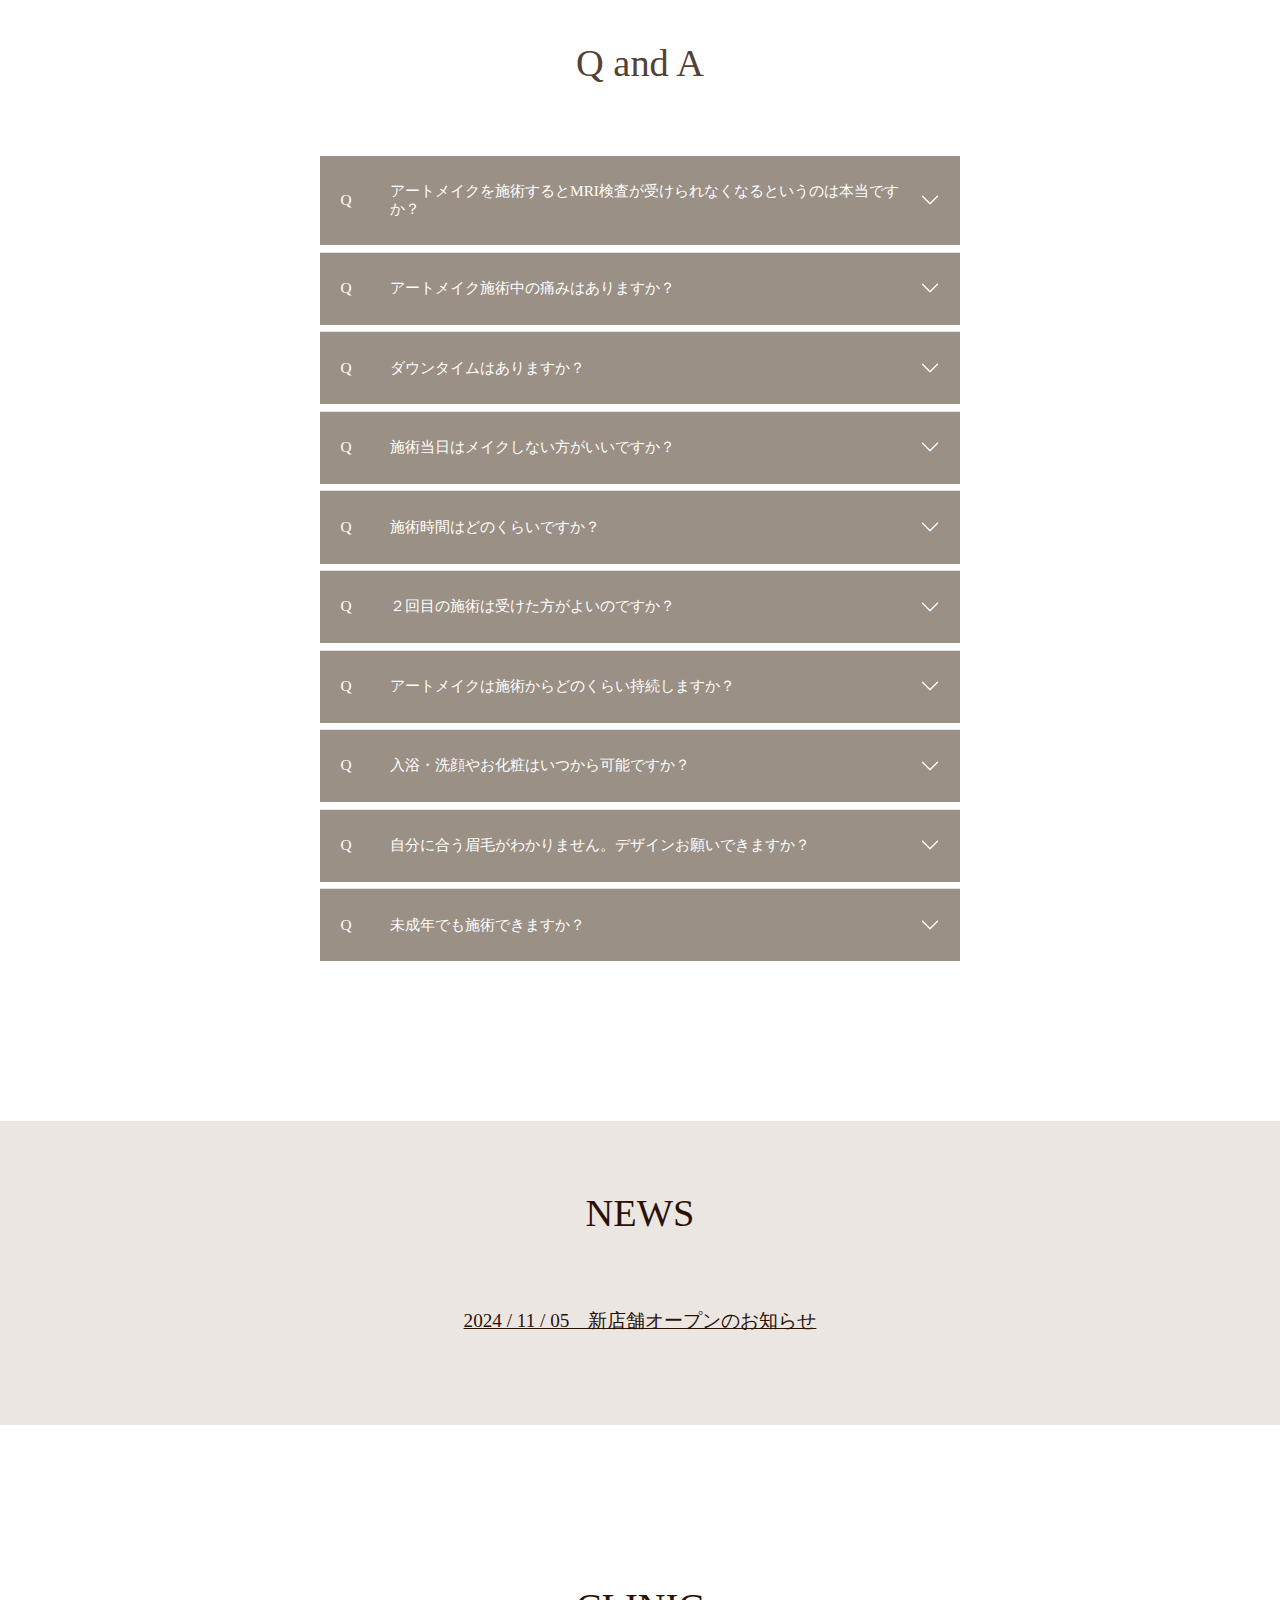
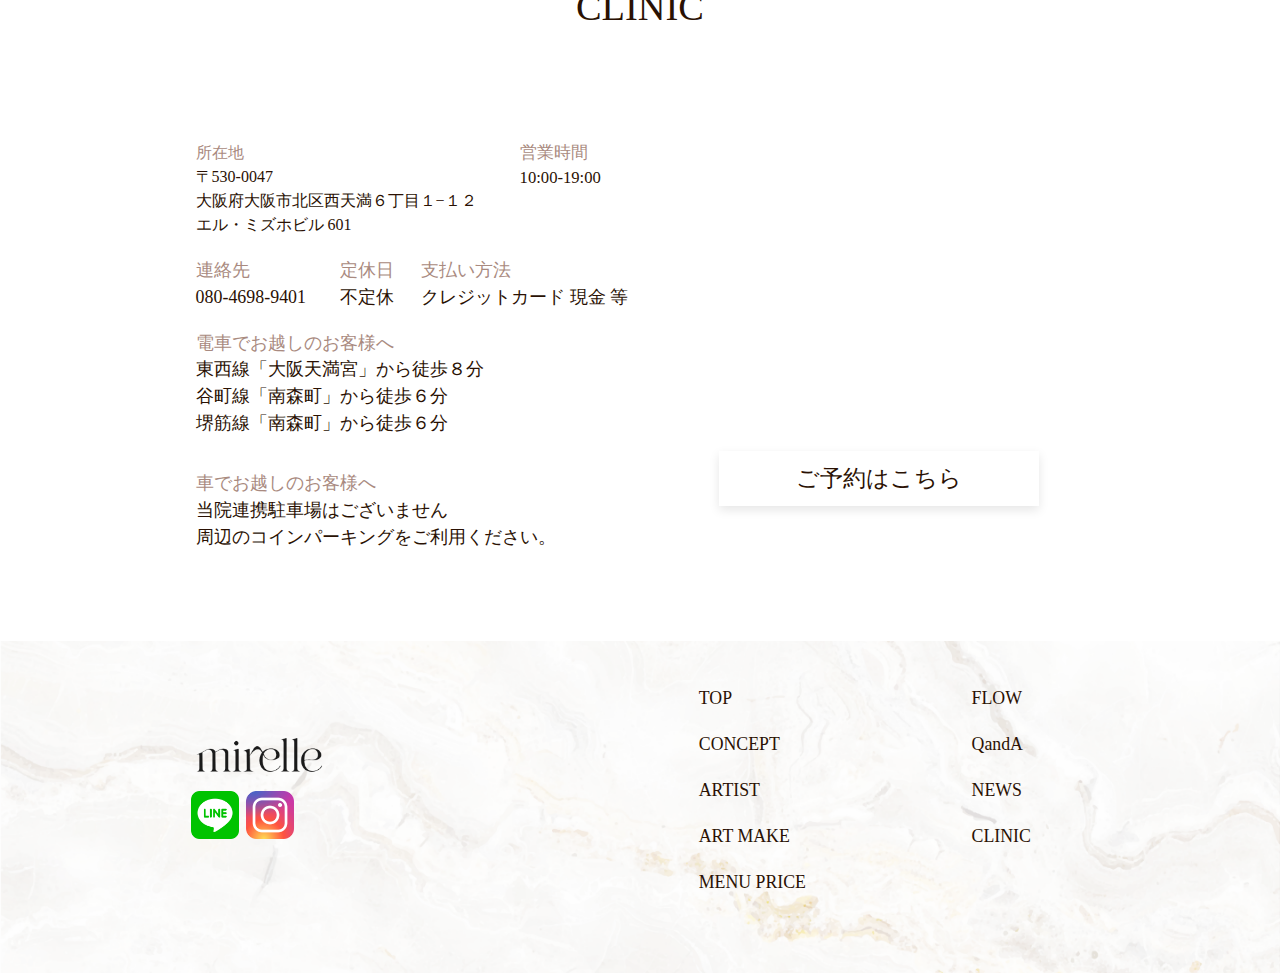
==== commit 6f18a91a: "20250323_更新分" ====
--- a/index.html
+++ b/index.html
@@ -70,7 +70,7 @@
                             </li>
                             <li class="nav-item">
                                 <a class="nav-link active YoyakuButon" aria-current="page"
-                                    href="https://www.google.com/">ご予約<span>は</span>こちら</a>
+                                    href="https://lin.ee/IsPCNO5">ご予約<span>は</span>こちら</a>
                             </li>
                         </ul>
                     </div>
@@ -85,7 +85,7 @@
                 <div class="title-messege">
                     <p class="title"><img src="./img/rogo3.png" alt="" srcset=""></p>
                     <p class="concept">本来の美しさを引き出す<br><span>医療アートメイク</span></p>
-                    <p class="button"><a href="https://www.google.com/">ご予約<span>は</span>こちら</a></p>
+                    <p class="button"><a href="https://lin.ee/IsPCNO5" target="_blank">ご予約<span>は</span>こちら</a></p>
                 </div>
                 <div class="block-1-2">
                     <img class="img" src="./img/img_fv.png">
@@ -95,8 +95,8 @@
                 <img src="./img/FV_SP.png" alt="">
             </div>
         </div>
-        <!-- スライド画像 -->
-        <div class="block-2">
+        <!-- スライド画像 --> 
+        <!-- <div class="block-2">
             <div class="block-2-block">
                 <div class="block-2-block-img">
                     <img src="./img/banner2.png" alt="" srcset="">
@@ -117,14 +117,26 @@
             <p class="h1 block-3-title">CONCEPT</p>
             <div class="block-3-blok">
                 <p class="block-3-blok-bun Fixed_layout">
-                    mirelle(ミレル)は、mirage(ミラージュ)とelegant(エレガント)を組み合わせた<br>造語で美しさの追求を意味しています。<br><br>
-                    個々の魅力を最大限に引き出し自然ながらも魔法のような変化をもたらします。<br><br>
-                    私たちはmirelleならではの繊細なタッチと洗練された技術で<br>お客様のお顔に美を生み出しお客様の魅力を新たな次元に引き上げます。
+                    Mirelle(ミレル)は、<br>
+                    "mirage（ミラージュ）" と "elegant（エレガント）" を組み合わせた造語で、<br>
+                    “美しさの追求” を意味します。<br><br>
+                    私たちは、一人ひとりの魅力を最大限に引き出し、<br>
+                    自然でありながらも、魔法のような変化をもたらします。<br><br>
+                    Mirelleならではの繊細なタッチと洗練された技術で、<br>
+                    お客様のお顔に新たな美を創造し、<br>
+                    その魅力を次の次元へと引き上げます。
                 </p>
                 <p class="block-3-blok-bun Responsive">
-                    mirelle(ミレル)は、mirage(ミラージュ)と<br>elegant(エレガント)を組み合わせた造語で<br>美しさの追求を意味しています。<br><br>
-                    個々の魅力を最大限に引き出し<br>自然ながらも魔法のような変化をもたらします。<br><br>
-                    私たちはmirelleならではの<br>繊細なタッチと洗練された技術で<br>お客様のお顔に美を生み出し<br>お客様の魅力を新たな次元に引き上げます。
+                    Mirelle(ミレル)は、<br>
+                    "mirage（ミラージュ）" と "elegant（エレガント）" <br>
+                    を組み合わせた造語で<br>
+                    “美しさの追求” を意味します。<br><br>
+                    私たちは、一人ひとりの魅力を最大限に引き出し、<br>
+                    自然でありながらも、魔法のような変化をもたらします。<br><br>
+                    Mirelleならではの繊細なタッチと洗練された技術で、<br>
+                    お客様のお顔に新たな美を創造し、<br>
+                    その魅力を次の次元へと引き上げます。
+
                 </p>
             </div>
             <div class="block-3-img">
@@ -142,6 +154,8 @@
                         アートメイク事業女経営者<br>
                         アートメイク教育事業<br>
                         mocci認定講師・認定アーティスト
+                        <br>
+                    <a href="https://www.instagram.com/mikako_artmake" target="_blank">@mikako_artmake</a>
                     </p>
                     <p class="block-4-block-setumei-msg Fixed_layout">
                         Mirelleで受けるアートメイクは<br>
@@ -158,7 +172,7 @@
             </div>
         </div>
         <!-- アーティスト -->
-        <div class="block-5" id="ARTIST">
+        <!-- <div class="block-5" id="ARTIST">
             <p class="block-5-title h2">ARTIST</p>
             <div class="block-5-imgs">
                 <img src="./img/img_1.png" class="block-5-imgs-img" alt="">
@@ -181,7 +195,7 @@
                 <img src="./img/artmake_3.png" class="block-6-imgs-img3" alt="">
             </div>
             <p class="block-6-btn">
-                <a href="./ARTMAKE.html">VIEW ALL</a>
+                <a href="https://www.instagram.com/mirelle__artmake/">VIEW ALL</a>
             </p>
         </div>
         <!-- メニュー -->
@@ -391,7 +405,7 @@
                     </table>
                 </div>
             </div>
-            <div class="block-7-block">
+            <!--<div class="block-7-block">
                 <div class="block-7-block-triangle"></div>
                 <p class="block-7-block-title h2">
                     スカルプ（SMP）
@@ -420,7 +434,8 @@
                         </tbody>
                     </table>
                 </div>
-            </div>
+            </div> -->
+            
             <div class="block-7-others">
                 <p class="block-7-others-title h2">OTHERS</p>
                 <p class="block-7-others-memo h3">※全て税込の金額です。</p>
@@ -450,34 +465,52 @@
                                                 </td>
                                             </tr>
                                             <tr class="block-7-others-menu-medication-money-table-tr">
-                                                <td class="block-7-others-menu-medication-money-table-tr-subname">
-                                                    シナール　ユベラ
-                                                </td>
-                                                <td class="block-7-others-menu-medication-money-table-tr-cash"></td>
-                                            </tr>
-                                            <tr class="block-7-others-menu-medication-money-table-tr">
-                                                <td class="block-7-others-menu-medication-money-table-tr-subname">
-                                                    トラネキサム酸(250mg)
-                                                </td>
-                                                <td class="block-7-others-menu-medication-money-table-tr-cash"></td>
-                                            </tr>
-                                            <tr class="block-7-others-menu-medication-money-table-tr">
-                                                <td class="block-7-others-menu-medication-money-table-tr-subname">
-                                                    ビフロキシン配合錠
-                                                </td>
-                                                <td class="block-7-others-menu-medication-money-table-tr-cash"></td>
-                                            </tr>
-                                            <tr class="block-7-others-menu-medication-money-table-tr">
-                                                <td class="block-7-others-menu-medication-money-table-tr-blank"></td>
-                                                <td class="block-7-others-menu-medication-money-table-tr-blank"></td>
-                                            </tr>
-                                            <tr class="block-7-others-menu-medication-money-table-tr">
-                                                <td class="block-7-others-menu-medication-money-table-tr-rowname">美白セット
-                                                </td>
+                                                <td class="block-7-others-menu-medication-money-table-tr-rowname">
+                                                    基本セット2（30日分）</td>
                                                 <td
                                                     class="block-7-others-menu-medication-money-table-tr-cash block-7-others-menu-medication-money-table-tr-cash1">
                                                     ¥4,500
                                                 </td>
+
+                                                <td
+                                                class="block-7-others-menu-medication-money-table-tr-cash block-7-others-menu-medication-money-table-tr-cash1">
+                                                ¥4,500
+                                            </td>
+                                            <td
+                                            class="block-7-others-menu-medication-money-table-tr-cash block-7-others-menu-medication-money-table-tr-cash1">
+                                            ¥4,500
+                                        </td>
+                                            </tr>
+                                            <tr class="block-7-others-menu-medication-money-table-tr">
+                                                <td class="block-7-others-menu-medication-money-table-tr-subname">
+                                                    シナール　ユベラ
+                                                </td>
+                                            
+                                                <td class="block-7-others-menu-medication-money-table-tr-cash"></td>
+                                            </tr>
+                                            <tr class="block-7-others-menu-medication-money-table-tr">
+                                                <td class="block-7-others-menu-medication-money-table-tr-subname">
+                                                    トラネキサム酸(250mg)
+                                                </td>
+                                                <td class="block-7-others-menu-medication-money-table-tr-cash"></td>
+                                            </tr>
+                                            <tr class="block-7-others-menu-medication-money-table-tr">
+                                                <td class="block-7-others-menu-medication-money-table-tr-subname">
+                                                    ビフロキシン配合錠
+                                                </td>
+                                                <td class="block-7-others-menu-medication-money-table-tr-cash"></td>
+                                            </tr>
+                                            <tr class="block-7-others-menu-medication-money-table-tr">
+                                                <td class="block-7-others-menu-medication-money-table-tr-blank"></td>
+                                                <td class="block-7-others-menu-medication-money-table-tr-blank"></td>
+                                            </tr>
+                                            <!--<tr class="block-7-others-menu-medication-money-table-tr">
+                                                <td class="block-7-others-menu-medication-money-table-tr-rowname">美白セット
+                                                </td>
+                                                <td
+                                                    class="block-7-others-menu-medication-money-table-tr-cash block-7-others-menu-medication-money-table-tr-cash1">
+                                                    ¥4,500
+                                                </td>
                                             </tr>
                                             <tr class="block-7-others-menu-medication-money-table-tr">
                                                 <td class="block-7-others-menu-medication-money-table-tr-subname">ハイチオール
@@ -559,7 +592,7 @@
                                                 <td
                                                     class="block-7-others-menu-medication-money-table-tr-cash block-7-others-menu-medication-money-table-tr-cash1">
                                                     ¥19,800
-                                                </td>
+                                                </td>-->
                                             </tr>
                                         </tbody>
                                     </table>
@@ -576,7 +609,7 @@
                                             type="button" data-bs-toggle="collapse" data-bs-target="#flush-collapseOne2"
                                             aria-expanded="false" aria-controls="flush-collapseOne2">
                                             <p class="block-7-others-menu-medication-title h4">
-                                                Dr.SUPPLEMENTS
+                                                ボトックス Botox
                                             </p>
                                         </button>
                                     </h2>
@@ -586,73 +619,80 @@
                                             <tbody>
                                                 <tr class="block-7-others-menu-medication-money-table-tr">
                                                     <td class="block-7-others-menu-medication-money-table-tr-rowname">
-                                                        CV-Base</td>
+                                                        額</td>
                                                     <td
                                                         class="block-7-others-menu-medication-money-table-tr-cash block-7-others-menu-medication-money-table-tr-cash2">
-                                                        ¥6,400
+                                                        ¥3,300
                                                     </td>
                                                 </tr>
                                                 <tr class="block-7-others-menu-medication-money-table-tr">
                                                     <td class="block-7-others-menu-medication-money-table-tr-rowname">
-                                                        Vit D
+                                                        眉間
                                                     </td>
                                                     <td
                                                         class="block-7-others-menu-medication-money-table-tr-cash block-7-others-menu-medication-money-table-tr-cash2">
-                                                        ¥2,500
+                                                        ¥3,300
                                                     </td>
                                                 </tr>
                                                 <tr class="block-7-others-menu-medication-money-table-tr">
                                                     <td class="block-7-others-menu-medication-money-table-tr-rowname">
-                                                        PQQ+L-Camitine
+                                                        目尻
                                                     </td>
                                                     <td
                                                         class="block-7-others-menu-medication-money-table-tr-cash block-7-others-menu-medication-money-table-tr-cash2">
-                                                        ¥6,900
+                                                        ¥3,300
                                                     </td>
                                                 </tr>
                                                 <tr class="block-7-others-menu-medication-money-table-tr">
                                                     <td class="block-7-others-menu-medication-money-table-tr-rowname">
-                                                        L-Arginine3000mg</td>
+                                                        バニー</td>
                                                     <td
                                                         class="block-7-others-menu-medication-money-table-tr-cash block-7-others-menu-medication-money-table-tr-cash2">
-                                                        ¥7,800
+                                                        ¥3,300
                                                     </td>
                                                 </tr>
                                                 <tr class="block-7-others-menu-medication-money-table-tr">
                                                     <td class="block-7-others-menu-medication-money-table-tr-rowname">
-                                                        L-Camitine1100mg</td>
+                                                        口角</td>
                                                     <td
                                                         class="block-7-others-menu-medication-money-table-tr-cash block-7-others-menu-medication-money-table-tr-cash2">
-                                                        ¥5,800
+                                                        ¥3,300
                                                     </td>
                                                 </tr>
                                                 <tr class="block-7-others-menu-medication-money-table-tr">
                                                     <td class="block-7-others-menu-medication-money-table-tr-rowname">
-                                                        Zinc
+                                                        顎
                                                     </td>
                                                     <td
                                                         class="block-7-others-menu-medication-money-table-tr-cash block-7-others-menu-medication-money-table-tr-cash2">
-                                                        ¥4,000
+                                                        ¥3,300
                                                     </td>
                                                 </tr>
                                                 <tr class="block-7-others-menu-medication-money-table-tr">
                                                     <td class="block-7-others-menu-medication-money-table-tr-rowname">
-                                                        R＆F
-                                                        for men
+                                                        エラ
                                                     </td>
                                                     <td
                                                         class="block-7-others-menu-medication-money-table-tr-cash block-7-others-menu-medication-money-table-tr-cash2">
-                                                        ¥8,000
+                                                        ¥8,800
                                                     </td>
                                                 </tr>
                                                 <tr class="block-7-others-menu-medication-money-table-tr">
                                                     <td class="block-7-others-menu-medication-money-table-tr-rowname">
-                                                        Fem
-                                                        Support
+                                                        首
                                                     </td>
                                                     <td
                                                         class="block-7-others-menu-medication-money-table-tr-cash block-7-others-menu-medication-money-table-tr-cash2">
-                                                        ¥3,600
+                                                        ¥15,400
+                                                    </td>
+                                                </tr>
+                                                <tr class="block-7-others-menu-medication-money-table-tr">
+                                                    <td class="block-7-others-menu-medication-money-table-tr-rowname">
+                                                        脇
+                                                    </td>
+                                                    <td
+                                                        class="block-7-others-menu-medication-money-table-tr-cash block-7-others-menu-medication-money-table-tr-cash2">
+                                                        ¥15,400
                                                     </td>
                                                 </tr>
                                             </tbody>
@@ -660,7 +700,7 @@
                                     </div>
                                 </div>
                             </div>
-                            <div class="block-7-others-menu-medication">
+                            <!--<div class="block-7-others-menu-medication">
                                 <div class="accordion accordion-flush" id="accordionFlushExample3">
                                     <div class="accordion-item">
                                         <h2 class="accordion-header">
@@ -702,12 +742,13 @@
                                         </div>
                                     </div>
                                 </div>
-                            </div>
+                            </div>-->
                         </div>
                     </div>
                 </div>
             </div>
         </div>
+
         <!-- フロー -->
         <div class="block-8" id="FLOW">
             <div class="block-8-title">FLOW</div>
@@ -717,7 +758,7 @@
                         <img src="./img/01.png" alt="" srcset="">
                     </div>
                     <div class="block-8-block-box-button">
-                        <a href="https://google.com">ご予約はこちら</a>
+                        <a href="https://lin.ee/IsPCNO5">ご予約はこちら</a>
                     </div>
                     <div class="block-8-block-box-exp">
                         <p>こちらより予約をお願いいたします。</p>
@@ -1085,11 +1126,7 @@
             <div class="block-10-title">NEWS</div>
             <div class="block-10-comment">
                 <div class="block-10-comment-text"> <a href="NEWS.html">2024 / 11 /
-                        03　テキストテキストテキスト</a></div>
-                <div class="block-10-comment-text"> <a href="NEWS.html">2024 / 11 /
-                        03　テキストテキストテキスト</a></div>
-                <div class="block-10-comment-text"> <a href="NEWS.html">2024 / 11 /
-                        03　テキストテキストテキスト</a></div>
+                        05　新店舗オープンのお知らせ</a></div>
             </div>
         </div>
         <!-- クリニック -->
@@ -1114,10 +1151,10 @@
                             <span>連絡先</span><br>080-4698-9401
                         </p>
                         <p class="block-11-block-block1-closed">
-                            <span>定休日</span><br>aaa
+                            <span>定休日</span><br>不定休
                         </p>
                         <p class="block-11-block-block1-money">
-                            <span>支払い方法</span><br>テキストテキストテキスト
+                            <span>支払い方法</span><br>クレジットカード 現金 等
                         </p>
                     </div>
                     <div class="block-11-block-block1-row3">
--- a/css/style.css
+++ b/css/style.css
@@ -198,16 +198,16 @@
   width: 33.86vw;
 }
 main .block-3 {
-  padding-top: 12.5vw;
+  padding-top: 10vw;
 }
 main .block-3-title {
   color: #544037;
   opacity: 34.84%;
   margin-bottom: 0;
-  margin-left: 9.72vw;
-  font-size: 6.94vw;
+  margin-left: 20vw;
+  font-size: 5vw;
   position: absolute;
-  margin-top: -4vw;
+  margin-top: -3.5vw;
   font-family: "optima";
 }
 main .block-3-blok {
@@ -215,64 +215,65 @@
   z-index: -1;
 }
 main .block-3-blok-bun {
-  font-size: 1.25vw;
-  margin-bottom: 0;
-  padding-left: 15.28vw;
-  padding-top: 7.57vw;
-  padding-bottom: 3.13vw;
+  font-size: 1vw;
+  margin-bottom: 5vw;
+  padding-left: 20vw;
+  padding-top: 4.5vw;
+  padding-bottom: 10vw;
   background: #EEE4DA;
 }
 main .block-3-img {
   text-align: right;
-  margin-right: 15.28vw;
-  margin-top: -20vw;
+  margin-right: 22vw;
+  margin-top: -30vw;
   margin-left: 0vw;
 }
 main .block-3-img-concept {
   border-radius: 100% 100% 0% 0%;
-  width: 24.31vw;
+  width: 22vw;
 }
 main .block-4 {
   background-image: url(../img/img_bg.png);
   background-repeat: no-repeat;
   background-position: center bottom;
-  padding-bottom: 7vw;
+  padding-bottom: 0vw;
   margin-top: -5vw;
 }
 main .block-4-block {
   display: flex;
+  justify-content: center
 }
 main .block-4-block-img {
   display: inline-block;
-  padding-top: 12.57vw;
-  padding-left: 15.28vw;
+  padding-top: 3vw;
+  padding-right: 3vw;
 }
 main .block-4-block-img > img {
-  width: 26.85vw;
+  width: 15vw;
 }
 main .block-4-block-setumei {
   display: inline-block;
-  font-size: 1.25vw;
-  padding-left: 5vw;
-  padding-top: 22.36vw;
+  font-size: 0.5vw;
+  padding-left: 3vw;
+  padding-top: 15vw;
   color: #544136;
 }
 main .block-4-block-setumei-sikaku {
-  font-size: 1.25vw;
+  font-size: 1vw;
   margin-bottom: 0.9vw;
 }
 main .block-4-block-setumei-msg {
-  font-size: 1.67vw;
+  font-size: 1.3vw;
 }
 main .block-4-block-daihyo {
   width: 18.75vw;
-  margin-left: 26vw;
+  margin-left: 30vw;
   margin-top: -6.7vw;
   position: relative;
-  height: 8.57vw;
+  height: 10vw;
 }
 main .block-4-block-daihyo img {
-  width: 18.75vw;
+  width: 15vw;
 }
 main .block-5 {
   padding-top: 10.56vw;
@@ -311,55 +312,57 @@
   font-family: "optima";
 }
 main .block-6 {
-  padding-top: 8vw;
-  padding-bottom: 17.78vw;
+  padding-top: 7vw;
+  padding-bottom: 7vw;
 }
 main .block-6-title {
-  padding-left: 9.72vw;
-  font-size: 4.03vw;
-  font-family: "optima";
+  padding-left: 20vw;
+  font-size: 3vw;
+  font-family: "optima";
+  color: #544136;
 }
 main .block-6-imgs {
-  padding-top: 3vw;
+  padding-top: 0vw;
   width: 80vw;
   margin-left: 9.72vw;
   margin-right: 9.72vw;
   display: flex;
   overflow-x: scroll;
+  justify-content: center
 }
 main .block-6-imgs img {
-  width: 26vw;
+  width: 20vw;
   padding-right: 1vw;
 }
 main .block-6-btn {
   display: flex;
-  margin-top: 7vw;
+  margin-top: 3vw;
 }
 main .block-6-btn a {
   text-decoration: none;
   color: #2A1204;
   background: #EEE4DA;
-  padding: 0.5vw 4vw;
+  padding: 0.5vw 3vw;
   font-size: 1.25vw;
   text-align: right;
   margin-left: auto;
-  margin-right: 12vw;
+  margin-right: 21vw;
   font-family: "optima";
 }
 main .block-7 {
   background-color: #EEE4DA;
-  padding-top: 5.76vw;
-  padding-bottom: 6vw;
+  padding-top: 7vw;
+  padding-bottom: 7vw;
 }
 main .block-7-title {
   text-align: center;
-  font-size: 4.03vw;
-  color: #2A1103;
+  font-size: 3vw;
+  color: #544136;
   font-family: "optima";
   margin-bottom: 0;
 }
 main .block-7-subtitle {
-  padding-top: 9.58vw;
+  padding-top: 7vw;
   position: relative;
   z-index: 1;
 }
@@ -367,29 +370,29 @@
   display: inline-block;
   color: #FFFFFF;
   opacity: 0.6039;
-  margin-left: 15vw;
-  margin-bottom: 0;
-  font-size: 6.94vw;
+  margin-left: 18vw;
+  margin-bottom: -9vw;
+  font-size: 5vw;
   font-family: "optima";
 }
 main .block-7-subtitle-zeikomi {
   display: inline-block;
   color: #2A1103;
-  margin-bottom: 0;
-  margin-left: 22.5vw;
-  font-size: 1.39vw;
+  margin-bottom: 1vw;
+  margin-left: 30vw;
+  font-size: 1vw;
   position: absolute;
-  top: 16vw;
+  top: 10.5vw;
 }
 main .block-7-block1 {
-  margin-left: 15.28vw;
-  margin-right: 15.28vw;
+  margin: 0vw 18vw;
   background: white;
   padding-top: 2vw;
   padding-bottom: 2vw;
   margin-bottom: 6em;
-  width: 69.38vw;
-  text-align: center;
+  width: 65vw;
+  text-align: center;
+  
 }
 main .block-7-block1-triangle {
   position: absolute;
@@ -397,59 +400,63 @@
   height: 0;
   border-left: 8vw solid #9A9084;
   border-bottom: 18vw solid transparent;
-  left: 15.3vw;
+  left: 18vw;
   margin-top: -2vw;
 }
 main .block-7-block1-title {
-  padding-left: 7vw;
-  font-size: 2.64vw;
+  padding-left: 0vw;
+  font-size: 2vw;
   color: #2A1103;
   padding-top: 2vw;
   padding-bottom: 2vw;
 }
 main .block-7-block1-ibrou {
   display: inline-block;
-  width: 21vw;
-  padding-left: 0.5vw;
-  padding-right: 0.5vw;
+  width: 18vw;
 }
 main .block-7-block1-ibrou-title {
   display: flex;
   align-items: center;
   text-align: center;
+  width: 80%;
+  margin-left: auto;
+  margin-right: auto;
 }
 main .block-7-block1-ibrou-title-line {
   flex-grow: 1;
   height: 1px;
-  background-color: #000;
+  background-color: #2A1103;
 }
 main .block-7-block1-ibrou-title-text-1 {
   margin: 0px 3vw;
   color: #2A1103;
-  font-size: 1.94vw;
+  font-size: 1vw;
 }
 main .block-7-block1-ibrou-title-text-2 {
   margin: 0px 1vw;
   color: #2A1103;
-  font-size: 1.94vw;
+  font-size: 1vw;
 }
 main .block-7-block1-ibrou-setumei1, main .block-7-block1-ibrou-setumei3 {
-  padding-bottom: 1.9vw;
-}
+  padding-bottom: 1.2vw;
+}
+
 main .block-7-block1-ibrou-setumei {
-  font-size: 1.25vw;
+  font-size: 0.8vw;
   text-align: center;
   color: #2A1103;
 }
 main .block-7-block1-ibrou-img img {
-  width: 100%;
+  width: 80%;
 }
 main .block-7-block1-money {
-  margin-top: 2vw;
-  margin-left: 2vw;
+  margin: 1vw 5vw;
+  display: flex ;
+  justify-content:center
+  
 }
 main .block-7-block1-money-table {
-  width: 65vw;
+  width: 50vw;
 }
 main .block-7-block1-money-table-tr:nth-of-type(1), main .block-7-block1-money-table-tr:nth-of-type(2), main .block-7-block1-money-table-tr:nth-of-type(3) {
   border-top: 1px solid white;
@@ -458,28 +465,29 @@
   color: #2a1103;
   background: #EEE4DA;
   padding: 1vw;
-  font-size: 1.94vw;
-  padding-left: 3vw;
+  font-size: 1vw;
 }
 main .block-7-block1-money-table-tr-rowname {
   border-right: 1px solid white;
+  
 }
 main .block-7-block1-money-table-tr-colname {
   font-weight: normal;
 }
 main .block-7-block1-chui {
-  font-size: 1.39vw;
-  color: #2A1103;
-  padding-top: 2vw;
+  font-size: 1vw;
+  color: #2A1103;
+  padding-top: 0vw;
   text-align: left;
-  margin-left: 2vw;
+  margin-left: 8vw;
 }
 main .block-7-block {
-  margin-left: 15.28vw;
-  margin-right: 15.28vw;
+  margin: 0vw 18vw;
   background: white;
   padding: 2vw 2vw;
   margin-bottom: 4em;
+  width: 65vw;
+  text-align:center
 }
 main .block-7-block-triangle {
   position: absolute;
@@ -487,47 +495,57 @@
   height: 0;
   border-left: 8vw solid #9A9084;
   border-bottom: 18vw solid transparent;
-  left: 15.3vw;
+  left: 18vw;
   margin-top: -2vw;
 }
 main .block-7-block-title {
-  padding-left: 7vw;
-  font-size: 2.64vw;
+  padding-left: 0vw;
+  font-size: 2vw;
   color: #2A1103;
   padding-top: 2vw;
   padding-bottom: 2vw;
 }
 main .block-7-block-title-sub {
-  margin-left: 3vw;
-  font-size: 1.39vw;
+  margin-left: 5vw;
+  margin-right: -15vw;
+  font-size: 0.9vw;
 }
 main .block-7-block-img {
-  text-align: center;
+  display: flex ;
+  justify-content:center
 }
 main .block-7-block-img img {
-  width: 62.5vw;
+  width: 50vw;
   position: relative;
   z-index: 1;
 }
 main .block-7-block-money {
-  margin-top: 2vw;
+  margin: 1vw 5vw;
+  display: flex ;
+  justify-content:center
+
 }
 main .block-7-block-money-table {
-  width: 62.5vw;
+  width: 50vw;
 }
 main .block-7-block-money-table-tr:nth-of-type(1), main .block-7-block-money-table-tr:nth-of-type(2), main .block-7-block-money-table-tr:nth-of-type(3) {
   border-top: 1px solid white;
 }
 main .block-7-block-money-table-tr-rowname, main .block-7-block-money-table-tr-colname, main .block-7-block-money-table-tr-cash {
+  text-align: center;
   color: #2a1103;
   background: #EEE4DA;
   padding: 1vw;
-  font-size: 1.74vw;
-  padding-left: 3vw;
+  font-size: 1vw;
+  padding-left: 1vw;
 }
 main .block-7-block-money-table-tr-colname, main .block-7-block-money-table-tr-cash {
   padding-left: 0;
   text-align: center;
+  color: #2a1103;
+  background: #EEE4DA;
+  padding: 1vw;
+  font-size: 1vw;
 }
 main .block-7-block-money-table-tr-rowname {
   border-right: 1px solid white;
@@ -539,28 +557,30 @@
   display: inline-block;
   color: #FFFFFF;
   opacity: 0.6039;
-  margin-left: 15.28vw;
+  margin-left: 18vw;
   margin-bottom: 0;
-  font-size: 6.94vw;
+  font-size: 5vw;
   font-family: "optima";
 }
 main .block-7-others-memo {
   color: #2A1103;
-  margin-left: 15.28vw;
-  font-size: 1.5vw;
+  margin-left: 72vw;
+  margin-top: -2.5vw;
+  font-size: 1vw;
 }
 main .block-7-others-menu {
   margin-top: 3vw;
   margin-left: 15.28vw;
   margin-right: 15.28vw;
   display: flex;
+  justify-content: center
 }
 main .block-7-others-menu-button {
   background-color: #EEE4DA;
-  width: 34.72vw;
+  width: 30vw;
 }
 main .block-7-others-menu-medication {
-  width: 34.72vw;
+  width: 30vw;
 }
 main .block-7-others-menu-medication > .accordion > .accordion-item > .accordion-header > .accordion-button {
   padding-bottom: 0;
@@ -575,12 +595,13 @@
 }
 main .block-7-others-menu-medication > .accordion > .accordion-item > .accordion-collapse {
   padding-bottom: 2vw;
+
 }
 main .block-7-others-menu-medication-dr_max {
   margin-left: 1vw;
 }
 main .block-7-others-menu-medication-title {
-  font-size: 1.8vw;
+  font-size: 1.5vw;
   font-weight: normal;
   color: #2A1103;
   margin-top: 1vw;
@@ -597,7 +618,7 @@
   margin-top: 2vw;
 }
 main .block-7-others-menu-medication-money-table-tr-rowname, main .block-7-others-menu-medication-money-table-tr-cash, main .block-7-others-menu-medication-money-table-tr-subname {
-  font-size: 1.67vw;
+  font-size: 1vw;
   color: #2A1103;
   padding: 0.5vw;
 }
@@ -611,7 +632,7 @@
   padding-left: 12.08vw;
 }
 main .block-7-others-menu-medication-money-table-tr-subname {
-  font-size: 1.4vw;
+  font-size: 1vw;
   color: #2A1103;
   padding: 1vw;
 }
@@ -619,15 +640,15 @@
   padding: 1vw;
 }
 main .block-8 {
-  margin-left: 15.28vw;
-  margin-right: 15.28vw;
+  margin-left: 25vw;
+  margin-right: 25vw;
   padding-bottom: 3vw;
-  padding-top: 12.5vw;
+  padding-top: 12vw;
 }
 main .block-8-title {
-  font-size: 4vw;
+  font-size: 3vw;
   color: #544136;
-  margin-bottom: 13.54vw;
+  margin-bottom: 7vw;
   text-align: center;
   font-family: "optima";
 }
@@ -644,31 +665,31 @@
   padding-bottom: 2vw;
 }
 main .block-8-block-box-msg > img {
-  width: 12.5vw;
+  width: 9.5vw;
 }
 main .block-8-block-box-button {
-  text-align: left;
-  padding-bottom: 2vw;
-  margin-left: 7vw;
+  display: flex;
+  justify-content: center;
+  padding-bottom: 1vw;
+
 }
 main .block-8-block-box-button a {
   text-decoration: none;
   background-color: white;
   color: #2A1103;
   border: none;
-  padding: 1.1vw 6vw;
-  font-size: 1.94vw;
+  padding: 1vw 5vw;
+  font-size: 1.5vw;
   box-shadow: 0 4px 10px rgba(0, 0, 0, 0.1);
-  margin-top: 2vw;
-  margin-bottom: 2vw;
   box-shadow: 0 0.5px 1.5vw rgba(0, 0, 0, 0.1);
 }
 main .block-8-block-box-exp {
   color: #544136;
-  font-size: 1.5vw;
+  font-size: 1vw;
 }
 main .block-8-block-box-exp p {
-  margin-left: 7vw;
+  display: flex;
+  justify-content: center;
 }
 main .block-8-block-img {
   width: 34.72vw;
@@ -683,9 +704,9 @@
 main .block-8-downicon-triangle {
   width: 0;
   height: 0;
-  border-left: 4vw solid transparent;
-  border-right: 4vw solid transparent;
-  border-top: 4vw solid #EEE4DA;
+  border-left: 2vw solid transparent;
+  border-right: 2vw solid transparent;
+  border-top: 2vw solid #EEE4DA;
   display: block;
   margin: -0.5vw 0;
   margin-left: auto;
@@ -693,22 +714,22 @@
   opacity: 0.5961;
 }
 main .block-9 {
-  margin-left: 15.28vw;
-  margin-right: 15.28vw;
-  padding-bottom: 12.57vw;
-  padding-top: 7.76vw;
+  margin-left: 25vw;
+  margin-right: 25vw;
+  padding-bottom: 12vw;
+  padding-top: 7vw;
 }
 main .block-9-title {
-  font-size: 4vw;
+  font-size: 3vw;
   color: #544136;
-  margin-bottom: 7.78vw;
+  margin-bottom: 5vw;
   text-align: center;
   font-family: "optima";
 }
 main .block-9 .accordion-button,
 main .block-9 .accordion-body {
   padding-left: 5vw;
-  font-size: 1.94vw;
+  font-size: 1.2vw;
 }
 main .block-9 .accordion-body {
   color: #544136;
@@ -722,7 +743,7 @@
 }
 main .block-9 .accordion-body > span {
   position: absolute;
-  left: 17vw;
+  left: 27vw;
 }
 main .block-9 .accordion-button:not(.collapsed) {
   color: #fff;
@@ -738,30 +759,31 @@
 }
 main .block-9 .accordion-button {
   border-bottom: 1px solid #9A9085;
-  padding-top: 3.4vw;
-  padding-bottom: 3.4vw;
+  padding-top: 2vw;
+  padding-bottom: 2vw;
 }
 main .block-9 .accordion-button::after {
   background-image: url("../svg/QandAicon.svg");
 }
 main .block-10 {
-  padding-bottom: 5.49vw;
+  padding-bottom: 5vw;
   background: #ECE6E3;
-  padding-top: 3.82vw;
+  padding-top: 5vw;
 }
 main .block-10-title {
   color: #2A1103;
-  font-size: 4.03vw;
-  padding-bottom: 7.5vw;
+  font-size: 3vw;
+  padding-bottom: 5vw;
   text-align: center;
   font-family: "optima";
 }
 main .block-10-comment {
-  padding-left: 29vw;
+  display: flex ;
+  justify-content: center
 }
 main .block-10-comment-text {
   padding-bottom: 2vw;
-  font-size: 1.94vw;
+  font-size: 1.5vw;
 }
 main .block-10-comment-text a {
   color: #2A1103;
@@ -773,8 +795,8 @@
 }
 main .block-11-title {
   color: #2A1103;
-  font-size: 4.03vw;
-  padding-top: 12.15vw;
+  font-size: 3vw;
+  padding-top: 12vw;
   padding-bottom: 8.19vw;
   text-align: center;
   font-family: "optima";
--- a/css/style.sp.css
+++ b/css/style.sp.css
@@ -36,15 +36,13 @@
     width: 100%;
   }
   main .block-3-title {
-    font-size: 16.33vw;
+    font-size: 15vw;
     margin-top: -9vw;
-    margin-left: 13.72vw;
+    margin-left: 15vw;
+
   }
   main .block-3-blok {
-    background-repeat: no-repeat;
-    background-image: url(../img/img_concept.jpeg);
-    background-position: center center;
-    height: 75vw;
+    background: #EDE4DA;
   }
   main .block-3-blok-bun {
     font-size: 3.2vw;
@@ -84,7 +82,8 @@
     left: 45vw;
   }
   main .block-4-block-daihyo > img {
-    width: unset;
+    width: 100%;
+    margin-top: -6vw;
   }
   main .block-4-block-setumei {
     padding-left: 0;
@@ -130,6 +129,9 @@
   main .block-6-imgs {
     width: 90.4vw;
     margin-left: 4.8vw;
+  }
+  main .block-6-imgs-img1 {
+    margin-left: 41vw;
   }
   main .block-6-imgs > img {
     width: 43.6vw;
